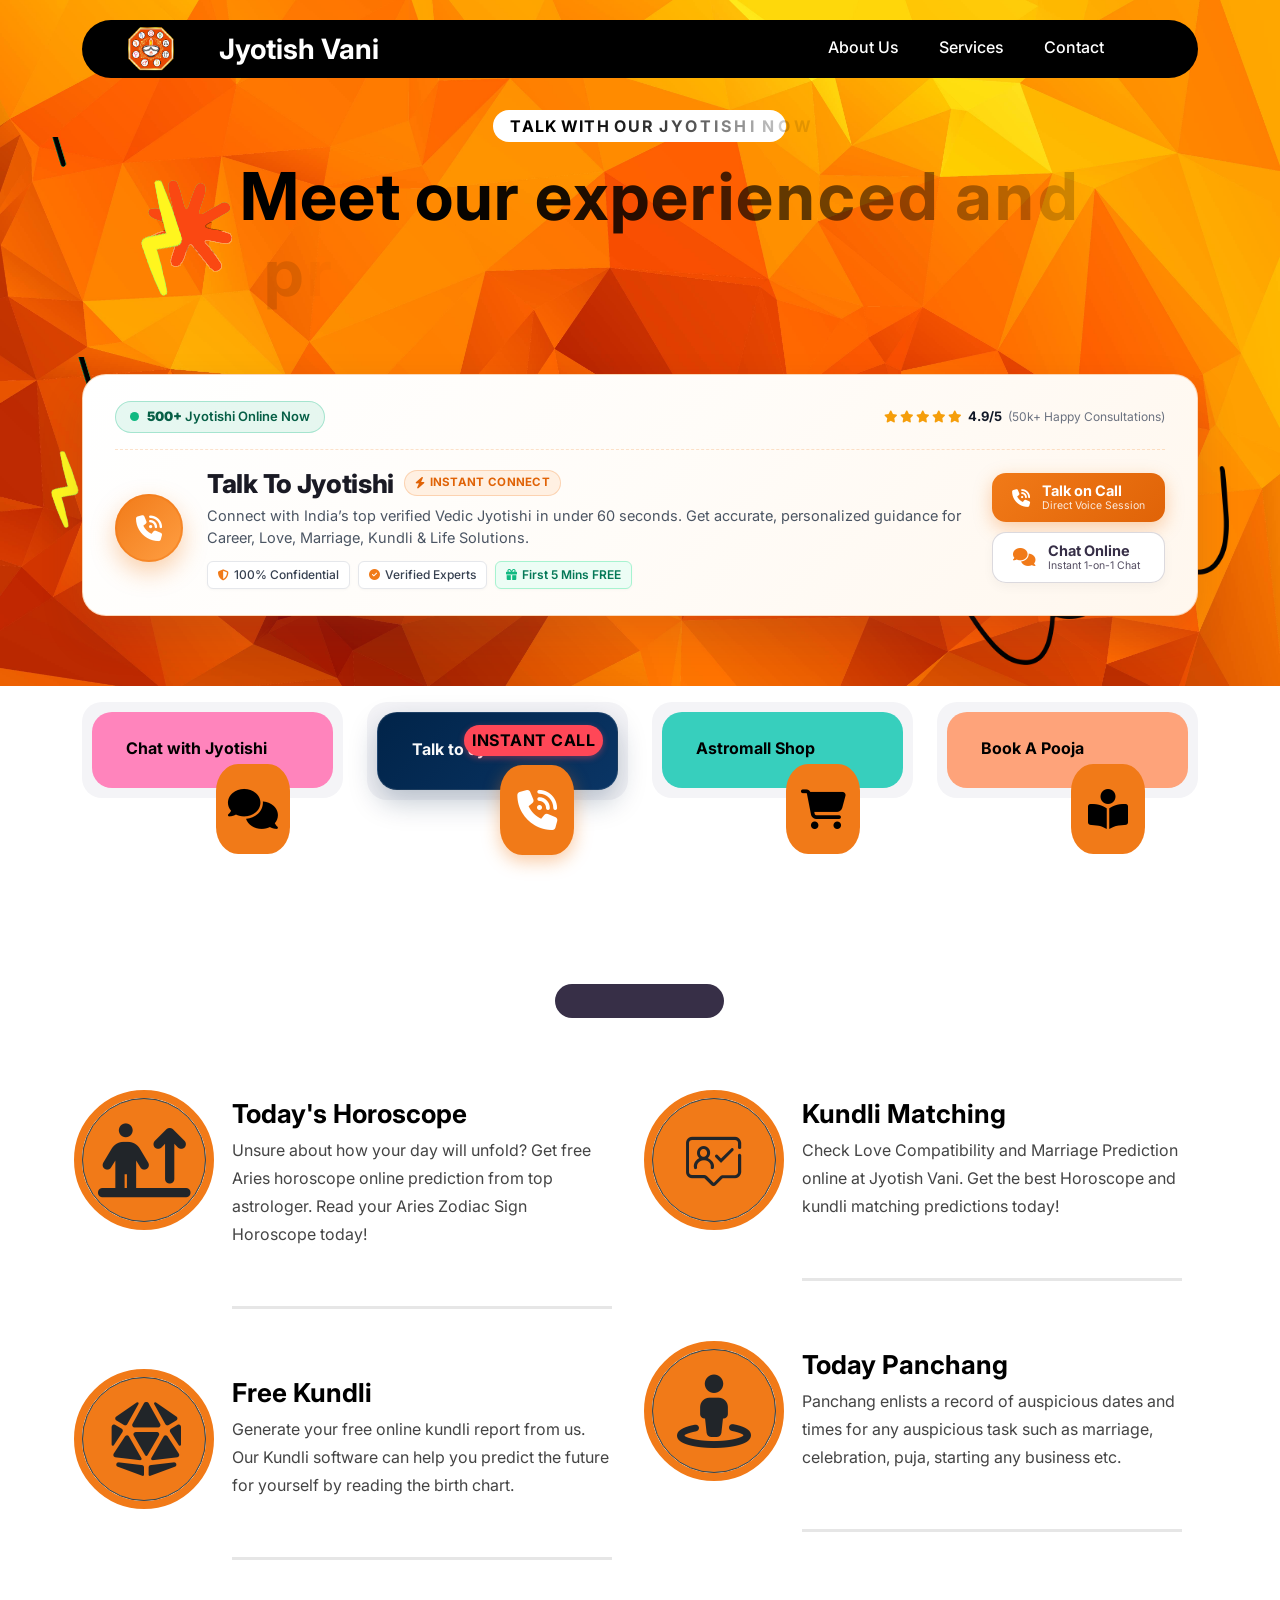
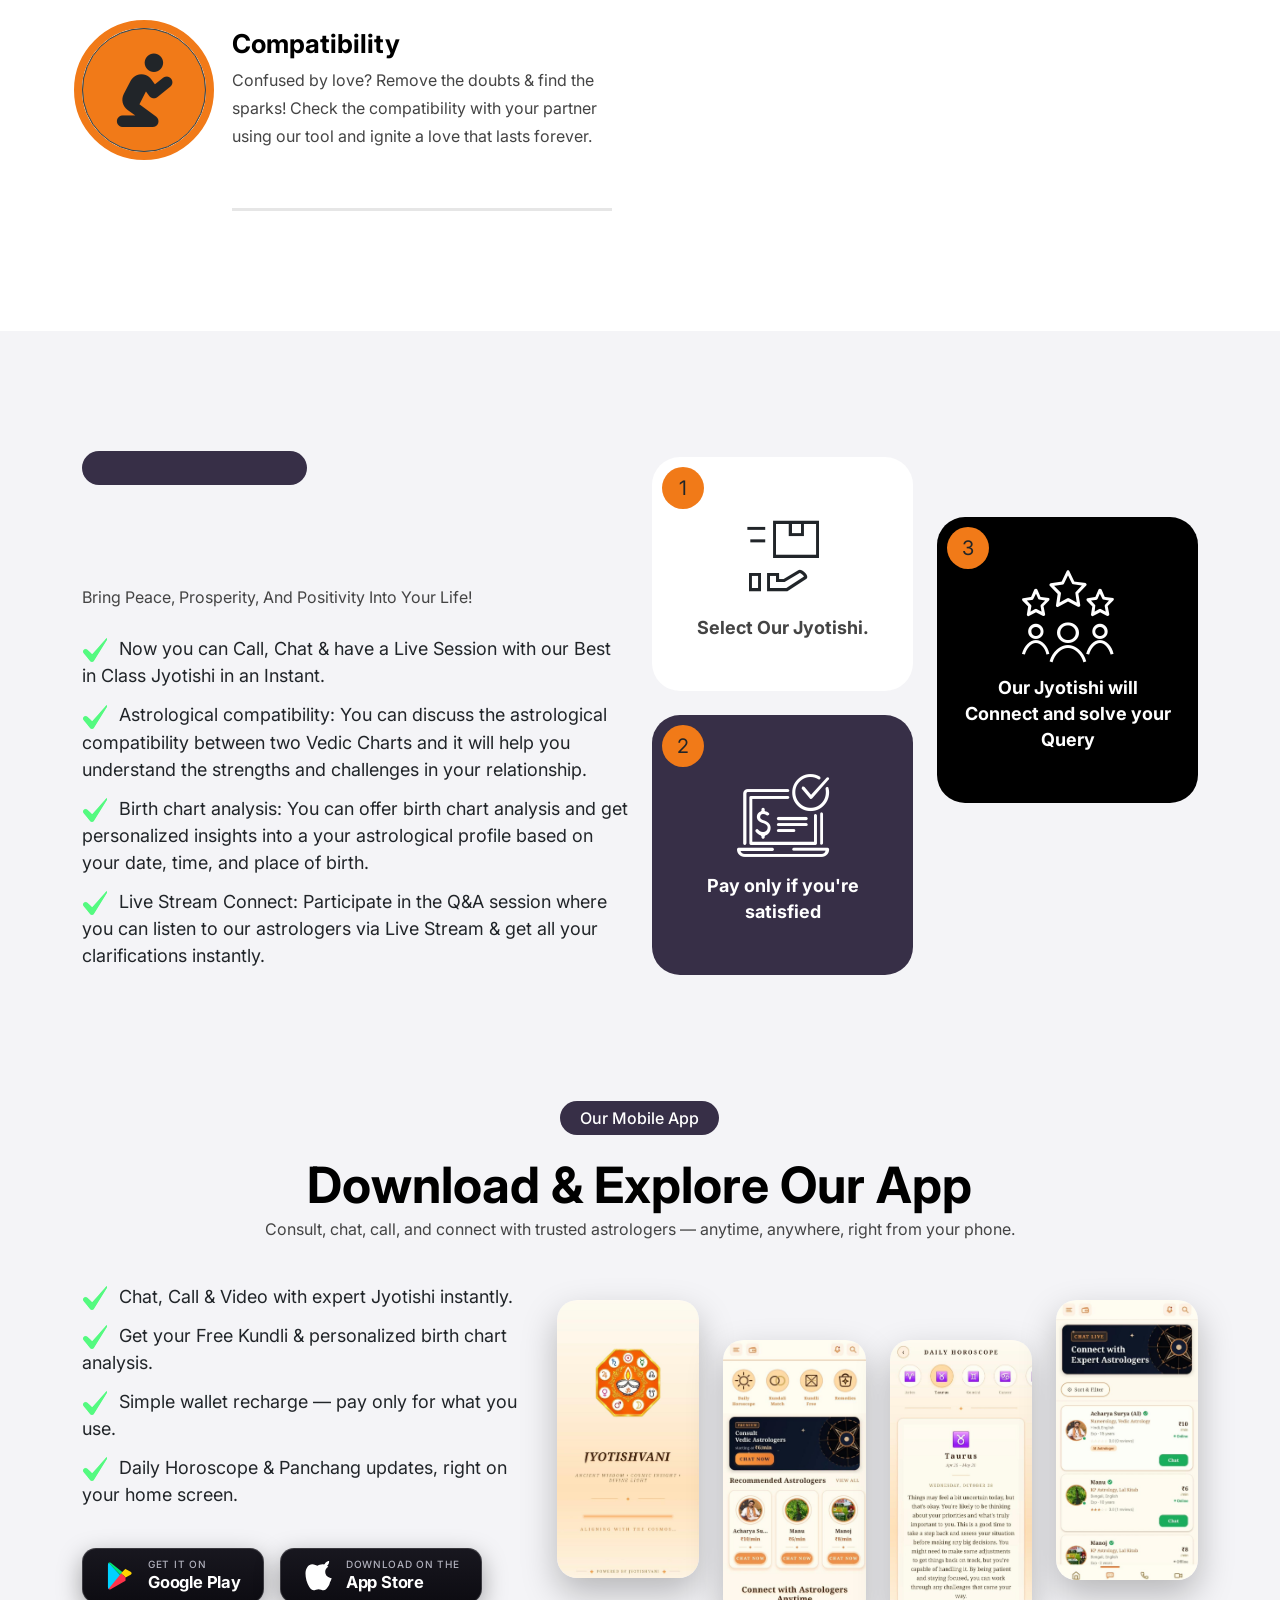
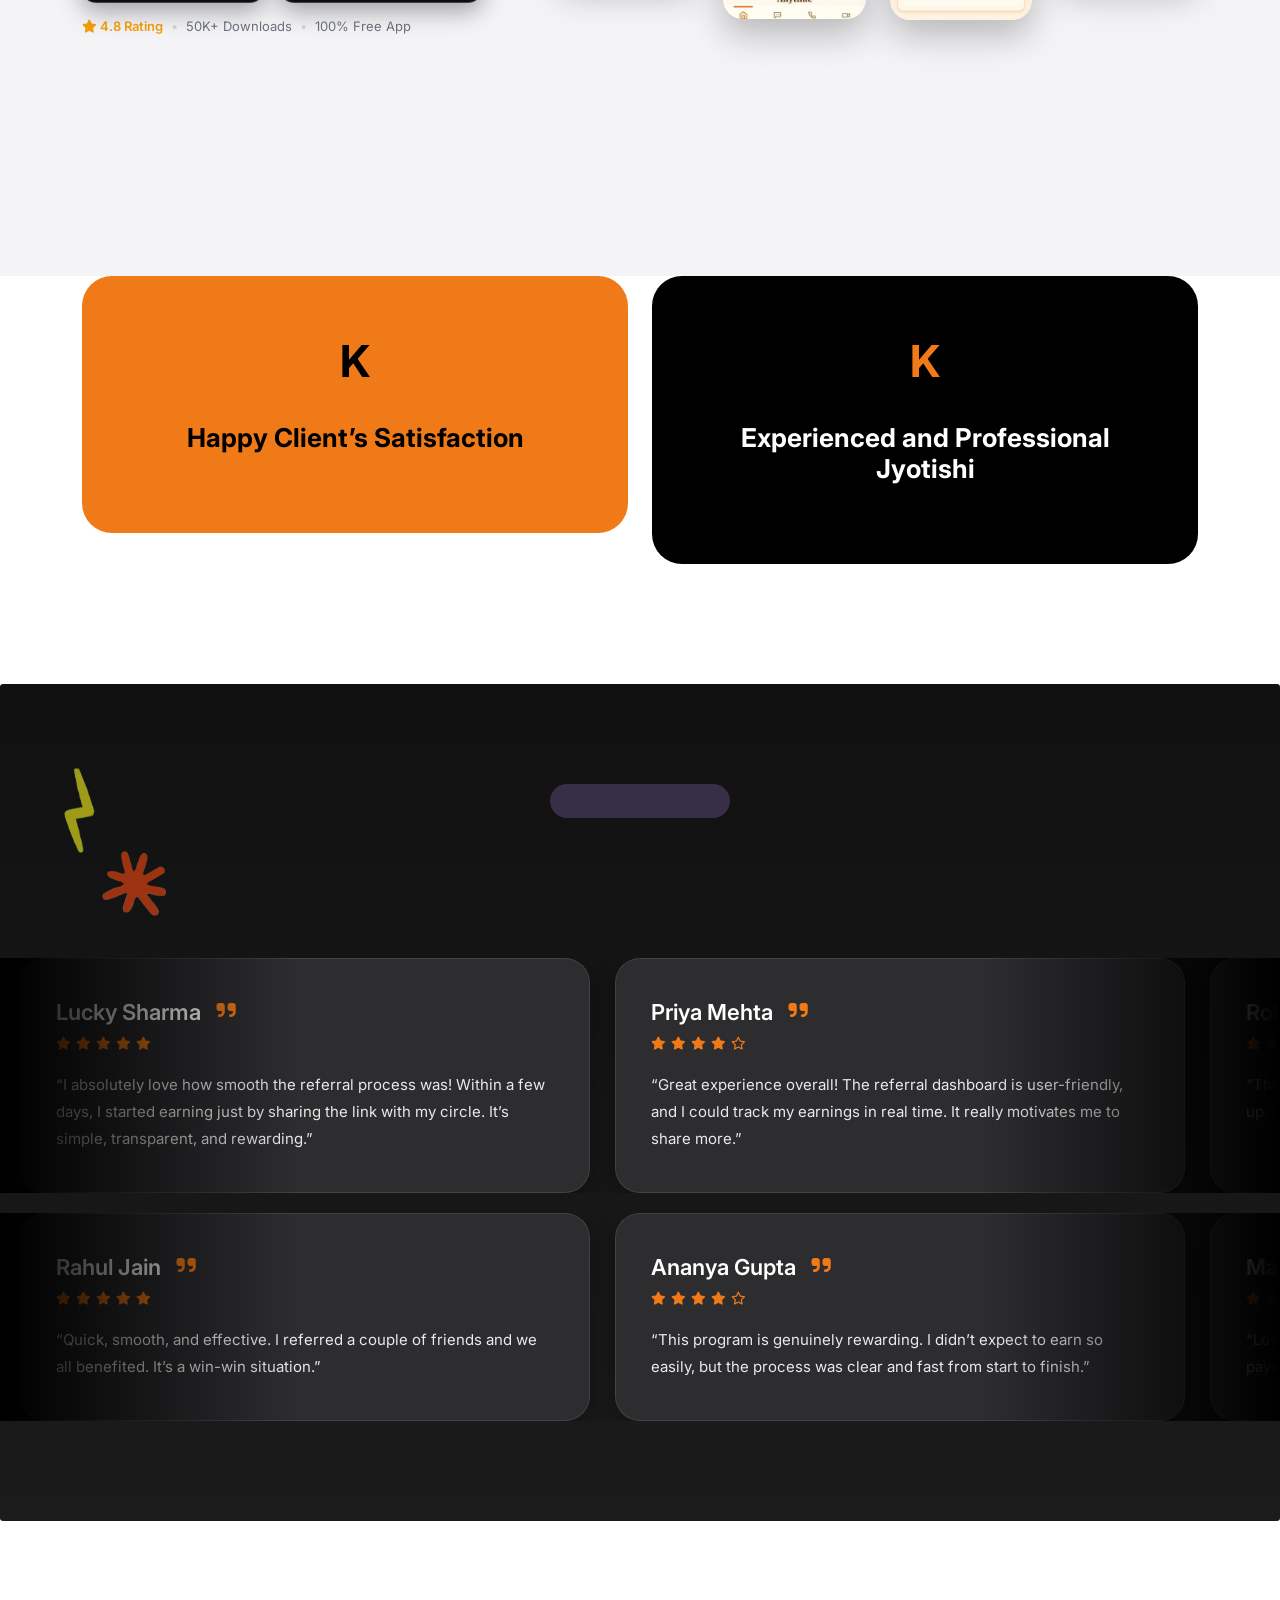
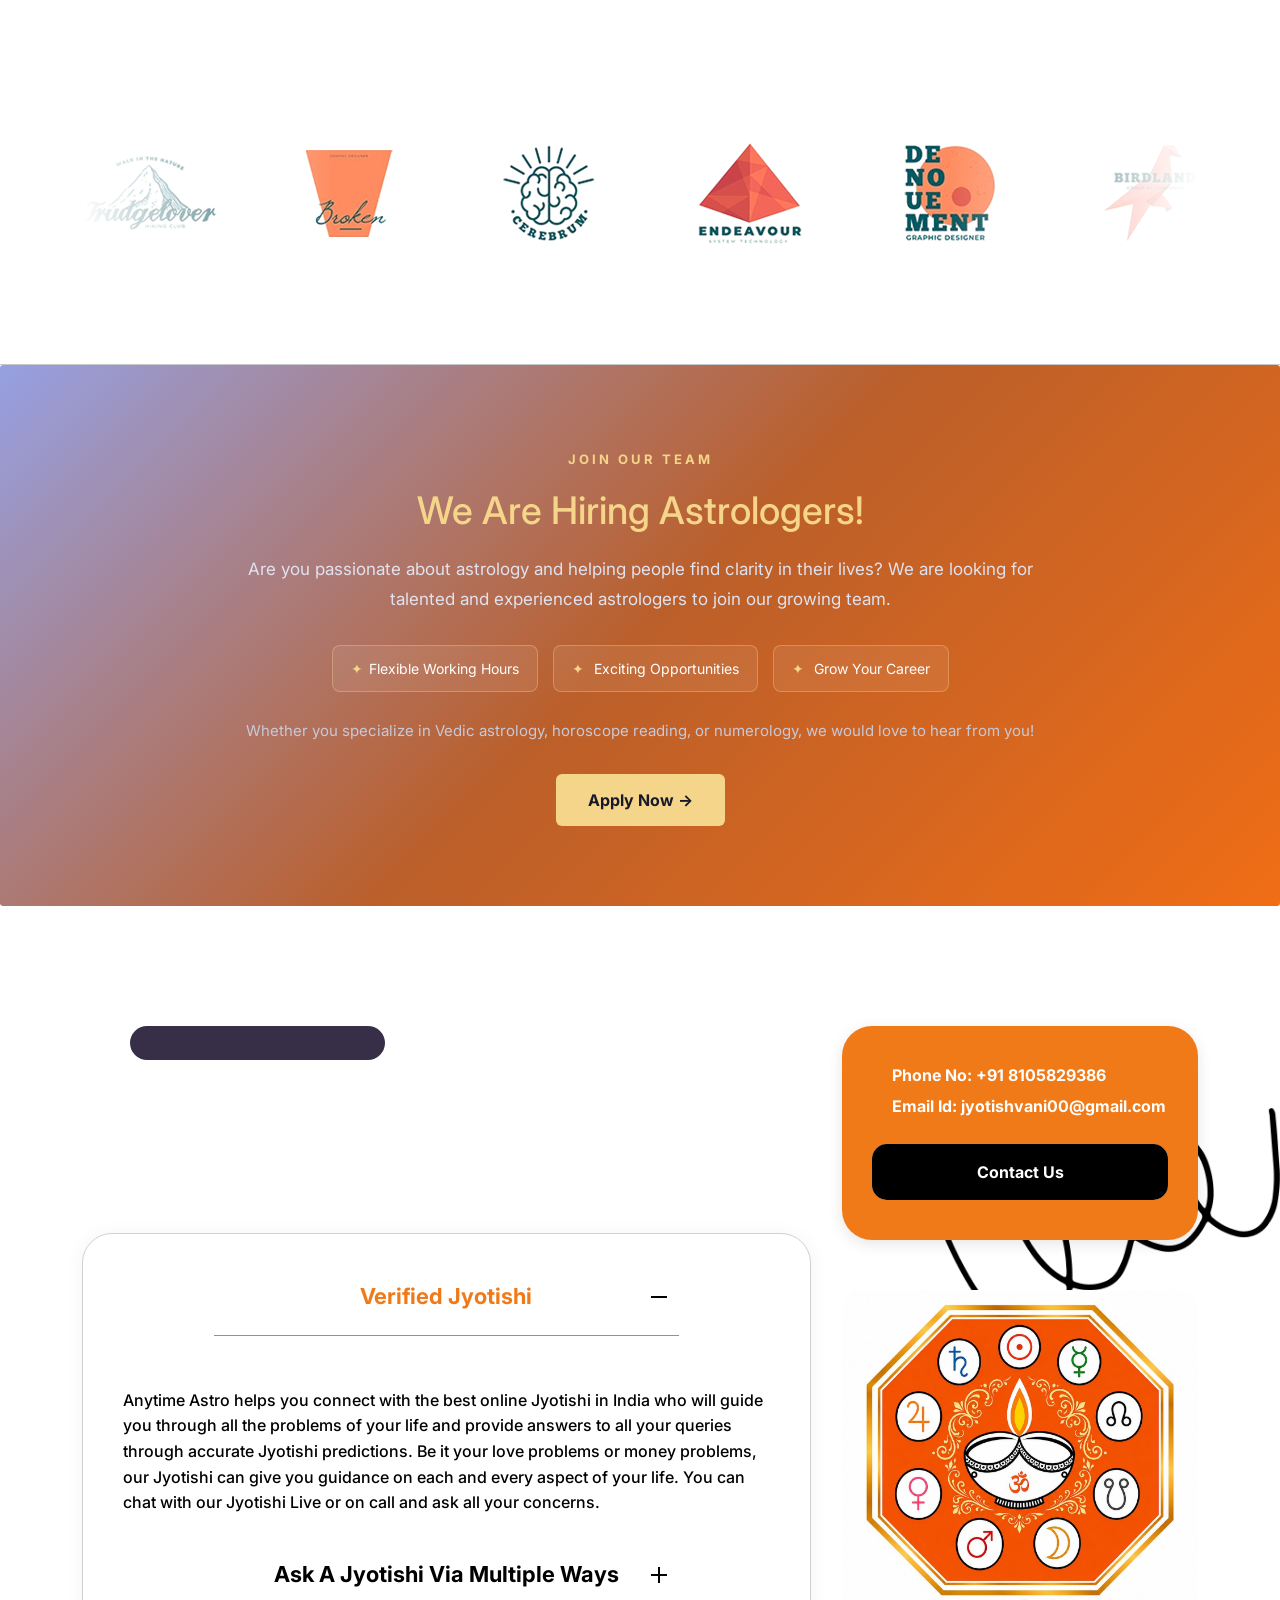
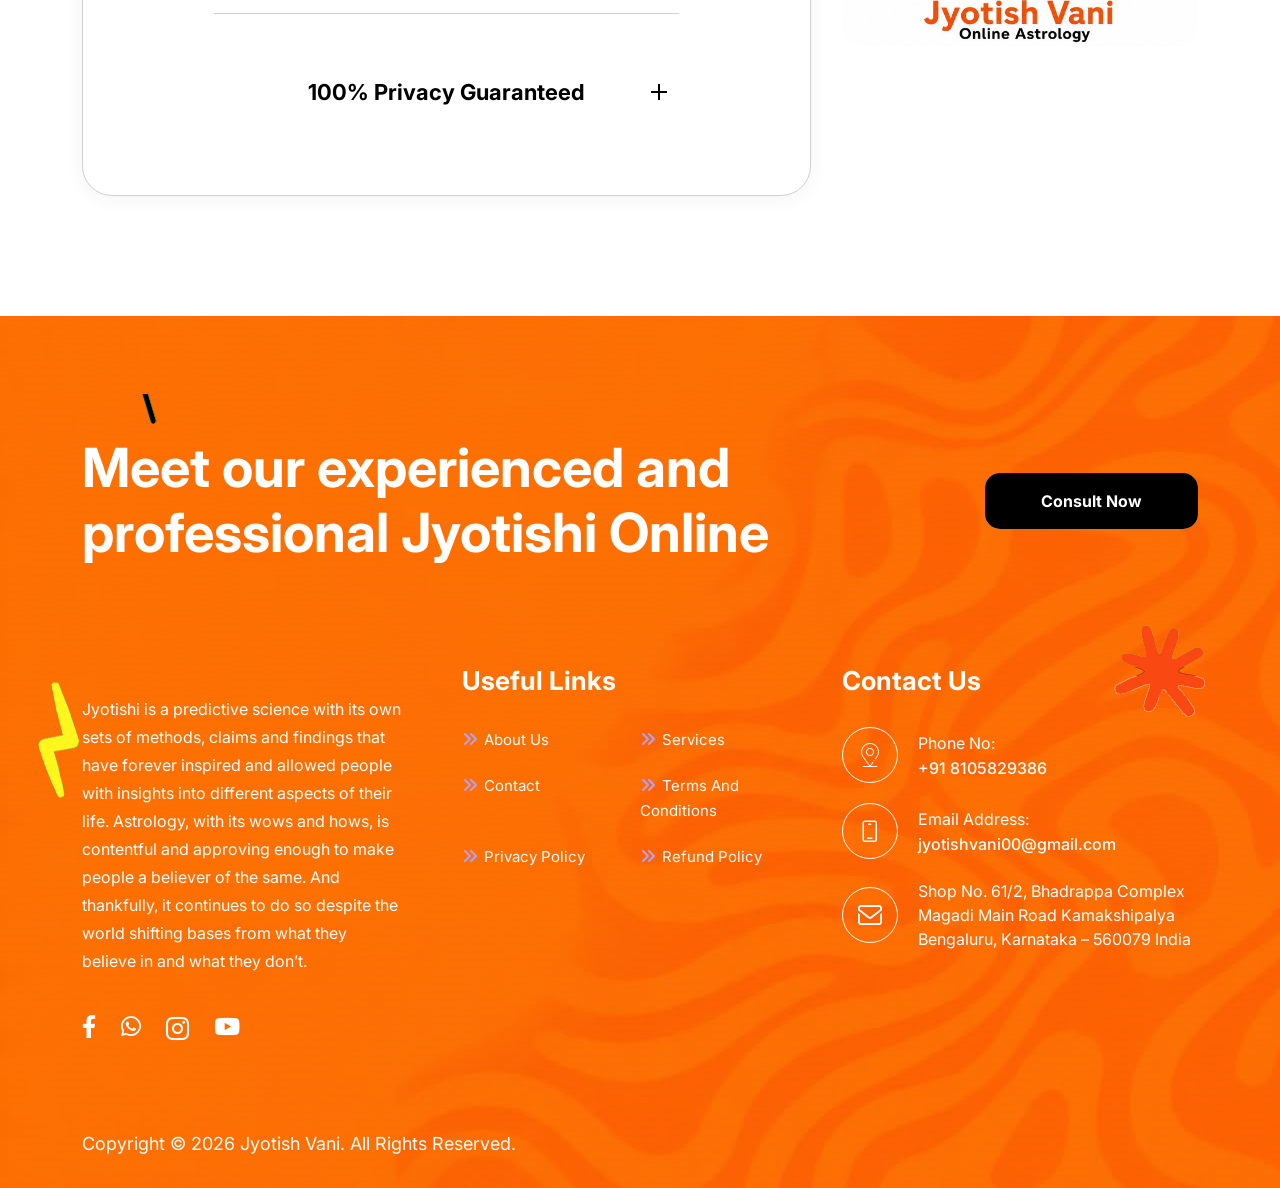
==== index.html @ c6c273df "changes in section" ====
<!DOCTYPE html>
<html lang="zxx">

<head>
    <meta charset="utf-8" />
    <meta name="viewport" content="width=device-width, initial-scale=1.0" />
    <title>Jyotish Vani</title>
    <link rel="icon" type="image/png" href="assets/img/logo-mark.png">
    <!-- CSS only -->
    <link rel="stylesheet" type="text/css" href="assets/css/bootstrap.min.css" />
    <link rel="stylesheet" href="assets/css/owl.carousel.min.css" />
    <link rel="stylesheet" href="assets/css/owl.theme.default.min.css" />
    <!-- fancybox -->
    <link rel="stylesheet" href="assets/css/jquery.fancybox.min.css" />
    <!-- Font Awesome 6 -->
    <link rel="stylesheet" href="assets/css/fontawesome.min.css" />
    <link rel="stylesheet" href="assets/font/flaticon_mycollection.css" />
    <!-- style -->
    <link rel="stylesheet" href="assets/css/style.css" />
    <!-- responsive -->
    <link rel="stylesheet" href="assets/css/responsive.css" />
</head>

<body>
    <!-- preloader -->
    <div class="preloader">
        <div class="loading-text">
            <span>J</span>
            <span>Y</span>
            <span>O</span>
            <span>T</span>
            <span>I</span>
            <span>S</span>
            <span>H</span>
            <span>&nbsp;</span>
            <span>V</span>
            <span>A</span>
            <span>N</span>
            <span>I</span>
        </div>
    </div>
    <!-- preloader end -->
    <!-- header -->
    <header id="stickyHeader">
        <div class="container rounded-3">
            <div class="top-bar">
                <div class="logo">
                    <a href="#">
              <img alt="logo" src="assets/img/logo-mark.jpeg" />
              <b>
                Jyotish Vani
              </b>
            </a>
                </div>
                <nav class="navbar">
                    <ul class="navbar-links">
                        <li class="navbar-dropdown"><a href="index.html"> About Us</a></li>
                        <li class="navbar-dropdown"><a href="index.html"> Services </a></li>
                        <li class="navbar-dropdown"><a href="index.html"> Contact </a></li>
                    </ul>
                </nav>
                
            </div>
        </div>
    </header>
    <!-- header end -->
    <section class="hero-section three" style="
        background-image: url(assets/img/4.jpg);
        background-position: center;
      ">
        <div class="container">
            <div class="row">
                <div class="col-lg-12">
                    <div class="hero-text sec-title-animation animation-style2">
                        <span class="title-animation"><a href='/call'>Talk With Our Jyotishi Now</a></span
              >
              <h2 class="title-animation">
                Meet our experienced and professional Jyotishi Online
              </h2>
            </div>
            <!-- Upgraded Talk To Jyotishi Container -->
            <div class="talk-jyotishi-container subscribe-text">
              <!-- Top status bar with live status and client ratings -->
              <div class="tjc-header">
                <div class="tjc-live-pill">
                  <span class="tjc-pulse-dot"></span>
                  <span class="tjc-live-text"><strong>500+</strong> Jyotishi Online Now</span>
                </div>
                <div class="tjc-rating-pill">
                  <span class="tjc-stars">
                    <i class="fa-solid fa-star"></i>
                    <i class="fa-solid fa-star"></i>
                    <i class="fa-solid fa-star"></i>
                    <i class="fa-solid fa-star"></i>
                    <i class="fa-solid fa-star"></i>
                  </span>
                  <span class="tjc-rating-val">4.9/5</span>
                  <span class="tjc-rating-count">(50k+ Happy Consultations)</span>
                </div>
              </div>

              <!-- Main consultation content -->
              <div class="tjc-body">
                <!-- Astrological Consultation Visual Badge -->
                <div class="tjc-visual">
                  <div class="tjc-icon-circle">
                    <i class="fa-solid fa-phone-volume"></i>
                    <span class="tjc-pulse-ring"></span>
                  </div>
                </div>

                <!-- Information & Value Proposition -->
                <div class="tjc-info">
                  <div class="tjc-title-wrap">
                    <h3>Talk To Jyotishi</h3>
                    <span class="tjc-tag-fast"><i class="fa-solid fa-bolt"></i> Instant Connect</span>
                  </div>
                  <p>
                    Connect with India’s top verified Vedic Jyotishi in under 60 seconds. Get accurate, personalized guidance for Career, Love, Marriage, Kundli &amp; Life Solutions.
                  </p>
                  <!-- Trust highlight chips -->
                  <div class="tjc-highlights">
                    <span class="tjc-chip"><i class="fa-solid fa-shield-halved"></i> 100% Confidential</span>
                    <span class="tjc-chip"><i class="fa-solid fa-circle-check"></i> Verified Experts</span>
                    <span class="tjc-chip tjc-chip-offer"><i class="fa-solid fa-gift"></i> First 5 Mins FREE</span>
                  </div>
                </div>

                <!-- High-converting Action Buttons -->
                <div class="tjc-actions">
                  <a class="tjc-btn tjc-btn-call" href="/call">
                    <i class="fa-solid fa-phone-volume"></i>
                    <span>
                      <strong>Talk on Call</strong>
                      <small>Direct Voice Session</small>
                    </span>
                  </a>
                  <a class="tjc-btn tjc-btn-chat" href="/chat">
                    <i class="fa-solid fa-comments"></i>
                    <span>
                      <strong>Chat Online</strong>
                      <small>Instant 1-on-1 Chat</small>
                    </span>
                  </a>
                </div>
              </div>
            </div>
                </div>
            </div>
        </div>
        <ul class="shaps-img">
            <li><img src="assets/img/shaps-4.png" alt="img" /></li>
            <li><img src="assets/img/shaps-4.png" alt="img" /></li>
            <li><img src="assets/img/shaps-1.png" alt="img" /></li>
            <li><img src="assets/img/shaps-2.png" alt="img" /></li>
            <li><img src="assets/img/shaps-3.png" alt="img" /></li>
        </ul>
    </section>
    <section id="pricing" class="gap no-top p-3 ">
        <div class="container">
            <div class="row">
                <a class='col-lg-3 col-md-3 col-6 mb-5' href='/chat'>
                    <div class="pricing">
                        <div class="pricing-plans pink-bg">
                            <span>Chat with Jyotishi</span>
                            <div class="pricing-plans-text">
                                <i class="fa-solid fa-comments"></i>
                            </div>
                        </div>
                    </div>
                </a>
                <a class='col-lg-3 col-md-3 col-6 mb-5' href='/call'>
                    <div class="pricing">
                        <div class="pricing-plans blue-bg">
                            <span class="pricing-badge-hot">Instant Call</span>
                            <span class="text-light">Talk to Jyotishi</span>
                            <div class="pricing-plans-text">
                                <i class="fa-solid fa-phone-volume"></i>
                            </div>
                        </div>
                    </div>
                </a>
                <a class='col-lg-3 col-md-3 col-6 mb-5' href='/astromall'>
                    <div class="pricing">
                        <div class="pricing-plans green-bg">
                            <span>Astromall Shop</span>
                            <div class="pricing-plans-text">
                                <i class="fa-solid fa-cart-shopping"></i>
                            </div>
                        </div>
                    </div>
                </a>
                <a class='col-lg-3 col-md-3 col-6 mb-5' href='/bookpoja'>
                    <div class="pricing">
                        <div class="pricing-plans orange-bg">
                            <span>Book A <br class="d-md-none"> Pooja</span>
                            <div class="pricing-plans-text">
                                <i class="fa-solid fa-book-open-reader"></i>
                            </div>
                        </div>
                    </div>
                </a>
            </div>
        </div>
    </section>
    <section id="about" class="gap">
      <div class="container">
        <div class="heading sec-title-animation animation-style2">
          <span class="title-animation"> Jyotishi Services </span>
        </div>
        <div class="row">
          <div class="col-lg-6">
            <div class="presenting two">
              <div>
                <i class="fa-solid fa-person-arrow-up-from-line"></i>
              </div>
              <div>
                <h3>Today's Horoscope</h3>
                <p>
                  Unsure about how your day will unfold? Get free Aries
                  horoscope online prediction from top astrologer. Read your
                  Aries Zodiac Sign Horoscope today!
                </p>
              </div>
            </div>
            <div class="presenting">
              <div>
                <i class="fa-solid fa-dice-d20"></i>
              </div>
              <div>
                <h3>Free Kundli</h3>
                <p>
                  Generate your free online kundli report from us. Our Kundli
                  software can help you predict the future for yourself by
                  reading the birth chart.
                </p>
              </div>
            </div>
            <div class="presenting">
              <div>
                <i class="fa-solid fa-person-praying"></i>
              </div>
              <div>
                <h3>Compatibility</h3>
                <p class="mb-0">
                  Confused by love? Remove the doubts & find the sparks! Check
                  the compatibility with your partner using our tool and ignite
                  a love that lasts forever.
                </p>
              </div>
            </div>
          </div>
          <div class="col-lg-6">
            <div class="presenting">
              <div>
                <i class="flaticon-subscribe"></i>
              </div>
              <div>
                <h3>Kundli Matching</h3>
                <p>
                  Check Love Compatibility and Marriage Prediction online at
                  Jyotish Vani. Get the best Horoscope and kundli matching
                  predictions today!
                </p>
              </div>
            </div>
            <div class="presenting">
              <div>
                <i class="fa-solid fa-street-view"></i>
              </div>
              <div>
                <h3>Today Panchang</h3>
                <p class="mb-0">
                  Panchang enlists a record of auspicious dates and times for
                  any auspicious task such as marriage, celebration, puja,
                  starting any business etc.
                </p>
              </div>
            </div>
          </div>
        </div>
      </div>
    </section>
    <section
      id="services"
      class="gap how-it-works"
      style="background-image: url(assets/img/shaps-bg.png)"
    >
      <div class="container">
        <div class="row align-items-center">
          <div class="col-lg-6">
            <div class="heading two sec-title-animation animation-style2">
              <span class="title-animation">How do you get started?</span>
              <h2 class="title-animation">Live Sessions</h2>
              <p>Bring Peace, Prosperity, And Positivity Into Your Life!</p>
            </div>
            <ul class="chek">
              <li>
                <img src="assets/img/chek.png" alt="img" />Now you can Call,
                Chat & have a Live Session with our Best in Class Jyotishi in
                an Instant.
              </li>
              <li>
                <img src="assets/img/chek.png" alt="img" />Astrological
                compatibility: You can discuss the astrological compatibility
                between two Vedic Charts and it will help you understand the
                strengths and challenges in your relationship.
              </li>
              <li>
                <img src="assets/img/chek.png" alt="img" />Birth chart analysis:
                You can offer birth chart analysis and get personalized insights
                into a your astrological profile based on your date, time, and
                place of birth.
              </li>
              <li>
                <img src="assets/img/chek.png" alt="img" />Live Stream Connect:
                Participate in the Q&A session where you can listen to our
                astrologers via Live Stream & get all your clarifications
                instantly.
              </li>
            </ul>
          </div>
          <div class="col-lg-6">
            <div class="row">
              <div class="col-md-6">
                <div class="how-do-stap">
                  <span>1</span>
                  <i class="flaticon-mail"></i>
                  <h4>Select Our Jyotishi.</h4>
                </div>
                <div class="how-do-stap two">
                  <span>2</span>
                  <i class="flaticon-security"></i>
                  <h4>Pay only if you're satisfied</h4>
                </div>
              </div>
              <div class="col-md-6">
                <div class="how-do-stap three">
                  <span>3</span>
                  <i class="flaticon-team-building"></i>
                  <h4>Our Jyotishi will Connect and solve your Query</h4>
                </div>
                <!-- <div class="video">
                  <img src="assets/img/stap-img.jpg" alt="img" />
                   <a
                    class="video-pop"
                    data-fancybox=""
                    href="https://www.youtube.com/watch?v=1La4QzGeaaQ"
                    ><i class="fa-solid fa-play"></i
                  ></a>
            </div> -->
        </div>
        </div>
        </div>
        </div>
        </div>

        <section class="gap" id="app-screens" style="background-image: url(assets/img/shaps-bg.png)">
  <div class="container">
    <div class="heading sec-title-animation animation-style2 text-center">
      <span class="title-animation">Our Mobile App</span>
      <h2 class="title-animation">Download &amp; Explore Our App</h2>
      <p>Consult, chat, call, and connect with trusted astrologers — anytime, anywhere, right from your phone.</p>
    </div>

    <div class="row align-items-center">
      <!-- Left: feature highlights -->
      <div class="col-lg-5">
        <ul class="chek">
          <li>
            <img src="assets/img/chek.png" alt="img" />Chat, Call &amp; Video with expert Jyotishi instantly.
          </li>
          <li>
            <img src="assets/img/chek.png" alt="img" />Get your Free Kundli &amp; personalized birth chart analysis.
          </li>
          <li>
            <img src="assets/img/chek.png" alt="img" />Simple wallet recharge — pay only for what you use.
          </li>
          <li>
            <img src="assets/img/chek.png" alt="img" />Daily Horoscope &amp; Panchang updates, right on your home screen.
          </li>
        </ul>

        <!-- Upgraded Google Play & App Store Badges with Authentic Vector Icons -->
        <div class="store-badges">
          <a class="store-badge store-badge-google" href="https://play.google.com/store" target="_blank" rel="noopener" aria-label="Get it on Google Play">
            <div class="store-badge-icon">
              <svg class="store-svg play-svg" viewBox="0 0 512 512" xmlns="http://www.w3.org/2000/svg" aria-hidden="true">
                <path fill="#00D2FF" d="M60.6 32.7C53.7 39.8 50 51.5 50 67v378c0 15.5 3.7 27.2 10.6 34.3l1.8 1.7 215.1-215.1v-4.8L62.4 31l-1.8 1.7z"/>
                <path fill="#00E676" d="M349.5 229.4L96.8 31.6C82 23.2 68.7 24.2 60.6 32.8l216.9 216.9 72-20.3z"/>
                <path fill="#FFD400" d="M349.5 282.6l-72-72v-4.8l72-72 1.6.9 85.5 48.6c24.4 13.9 24.4 36.6 0 50.5l-85.5 48.6-1.6.2z"/>
                <path fill="#FF334B" d="M349.5 282.6l-72-72L60.6 479.2c8.1 8.6 21.4 9.6 36.2 1.2l252.7-144.5v-33.3z"/>
              </svg>
            </div>
            <div class="store-badge-text">
              <small>GET IT ON</small>
              <strong>Google Play</strong>
            </div>
          </a>

          <a class="store-badge store-badge-apple" href="https://www.apple.com/app-store/" target="_blank" rel="noopener" aria-label="Download on the App Store">
            <div class="store-badge-icon">
              <svg class="store-svg apple-svg" viewBox="0 0 170 170" fill="currentColor" xmlns="http://www.w3.org/2000/svg" aria-hidden="true">
                <path d="M150.37 130.25c-2.45 5.66-5.35 10.87-8.71 15.66-4.58 6.53-8.33 11.05-11.22 13.56-4.48 4.12-9.28 6.23-14.42 6.35-3.69 0-8.14-1.05-13.32-3.18-5.19-2.12-9.97-3.17-14.34-3.17-4.58 0-9.49 1.05-14.75 3.17-5.26 2.13-9.5 3.24-12.74 3.35-4.35.13-9.16-1.9-14.42-6.08-3.7-3.04-7.58-7.7-11.64-13.99-6.42-9.89-11.48-21.65-15.18-35.29-3.7-13.64-5.55-26.68-5.55-39.12 0-15.22 3.63-27.91 10.88-38.08 7.25-10.17 16.51-15.35 27.79-15.54 5.34 0 11.1 1.41 17.27 4.24 6.18 2.83 10.17 4.35 11.98 4.57 2.22-.45 6.42-2.07 12.61-4.87 6.19-2.8 11.83-4.09 16.92-3.87 13.36.76 23.94 5.54 31.75 14.34-11.75 7.18-17.51 16.96-17.28 29.34.22 9.68 3.92 17.84 11.1 24.48 7.18 6.64 15.67 10.33 25.47 11.09-2.61 7.84-5.98 16.09-10.11 24.77zM119.22 31.84c0-7.72 2.76-14.9 8.28-21.53 5.52-6.64 12.28-10.31 20.28-11.01.22 1.09.33 2.18.33 3.27 0 7.73-2.94 15.02-8.82 21.87-5.87 6.85-12.83 10.53-20.87 11.03-.43-1.19-.65-2.25-.65-3.18z"/>
              </svg>
            </div>
            <div class="store-badge-text">
              <small>Download on the</small>
              <strong>App Store</strong>
            </div>
          </a>
        </div>
        <div class="store-trust-meta">
          <span class="store-stars"><i class="fa-solid fa-star"></i> 4.8 Rating</span>
          <span class="store-meta-divider">•</span>
          <span>50K+ Downloads</span>
          <span class="store-meta-divider">•</span>
          <span>100% Free App</span>
        </div>
      </div>

      <!-- Right: app screenshots -->
      <div class="col-lg-7  mt-5 mt-lg-0">
        <div class="row justify-content-center app-screens-row">
          <div class="col-6 col-md-3">
            <div class="app-screen-card">
              <img src="assets/img/screenshot1.jpeg" alt="App Screen 1" class="img-fluid" />
            </div>
          </div>
          <div class="col-6 col-md-3">
            <div class="app-screen-card app-screen-mid">
              <img src="assets/img/screenshot2.jpeg" alt="App Screen 2" class="img-fluid" />
            </div>
          </div>
          <div class="col-6 col-md-3">
            <div class="app-screen-card app-screen-mid">
              <img src="assets/img/screenshot3.jpeg" alt="App Screen 3" class="img-fluid" />
            </div>
          </div>
          <div class="col-6 col-md-3">
            <div class="app-screen-card">
              <img src="assets/img/screenshot4.jpeg" alt="App Screen 4" class="img-fluid" />
            </div>
          </div>
        </div>
      </div>
    </div>
  </div>

  <ul class="shaps-img">
    <li><img src="assets/img/shaps-2.png" alt="img" /></li>
  </ul>
</section>


    </section>

    <section class="gap no-top section-client">
        <div class="container">
            <div class="row">
                <div class="col-lg-6">
                    <div class="count-style">
                        <h2 data-max="220"><sup>K</sup></h2>
                        <h4>Happy Client’s Satisfaction</h4>
                    </div>
                </div>
                <div class="col-lg-6">
                    <div class="count-style two">
                        <h2 data-max="64"><sup>K</sup></h2>
                        <h4>Experienced and Professional Jyotishi</h4>
                    </div>
                </div>
            </div>
        </div>
        <ul class="shaps-img">
            <li><img src="assets/img/shaps-1.png" alt="img" /></li>
        </ul>
    </section>
    <section class="gap clients-section rounded-1">
        <div class="container">
            <div class="heading sec-title-animation animation-style2">
                <span class="title-animation">Client’s Reviews</span>
                <h2 class="title-animation">What our awesome clients say</h2>
            </div>
        </div>
        <div class="marquee-two">
            <div class="marquee-box-one">
                <div class="marquee-content-one">
                    <div class="clients">
                        <div class="clients-img">
                            <div>
                                <div class="d-flex">
                                    <h3>Lucky Sharma</h3>
                                    <a href="JavaScript:void(0)"><i class="fa-solid fa-quote-right"></i
                ></a>
                                </div>
                                <ul class="star">
                                    <li><i class="fa-solid fa-star"></i></li>
                                    <li><i class="fa-solid fa-star"></i></li>
                                    <li><i class="fa-solid fa-star"></i></li>
                                    <li><i class="fa-solid fa-star"></i></li>
                                    <li><i class="fa-solid fa-star"></i></li>
                                </ul>
                            </div>
                        </div>
                        <p>
                            “I absolutely love how smooth the referral process was! Within a few days, I started earning just by sharing the link with my circle. It’s simple, transparent, and rewarding.”
                        </p>
                    </div>

                    <div class="clients">
                        <div class="clients-img">
                            <div>
                                <div class="d-flex">
                                    <h3>Priya Mehta</h3>
                                    <a href="JavaScript:void(0)"><i class="fa-solid fa-quote-right"></i
                ></a>
                                </div>
                                <ul class="star">
                                    <li><i class="fa-solid fa-star"></i></li>
                                    <li><i class="fa-solid fa-star"></i></li>
                                    <li><i class="fa-solid fa-star"></i></li>
                                    <li><i class="fa-solid fa-star"></i></li>
                                    <li><i class="fa-regular fa-star"></i></li>
                                </ul>
                            </div>
                        </div>
                        <p>
                            “Great experience overall! The referral dashboard is user-friendly, and I could track my earnings in real time. It really motivates me to share more.”
                        </p>
                    </div>

                    <div class="clients">
                        <div class="clients-img">
                            <div>
                                <div class="d-flex">
                                    <h3>Rohan Patel</h3>
                                    <a href="JavaScript:void(0)"><i class="fa-solid fa-quote-right"></i
                ></a>
                                </div>
                                <ul class="star">
                                    <li><i class="fa-solid fa-star"></i></li>
                                    <li><i class="fa-solid fa-star"></i></li>
                                    <li><i class="fa-solid fa-star"></i></li>
                                    <li><i class="fa-solid fa-star-half-stroke"></i></li>
                                    <li><i class="fa-regular fa-star"></i></li>
                                </ul>
                            </div>
                        </div>
                        <p>
                            “The referral rewards were credited instantly after my friend signed up. I’ve tried many programs, but this one stands out for its reliability.”
                        </p>
                    </div>
                </div>

                <div class="marquee-content-one">
                    <div class="clients">
                        <div class="clients-img">
                            <div>
                                <div class="d-flex">
                                    <h3>Simran Kaur</h3>
                                    <a href="JavaScript:void(0)"><i class="fa-solid fa-quote-right"></i
                ></a>
                                </div>
                                <ul class="star">
                                    <li><i class="fa-solid fa-star"></i></li>
                                    <li><i class="fa-solid fa-star"></i></li>
                                    <li><i class="fa-solid fa-star"></i></li>
                                    <li><i class="fa-solid fa-star"></i></li>
                                    <li><i class="fa-solid fa-star"></i></li>
                                </ul>
                            </div>
                        </div>
                        <p>
                            “I’m genuinely impressed with how easy it is to refer and earn. The support team is responsive and always helps whenever I have queries.”
                        </p>
                    </div>

                    <div class="clients">
                        <div class="clients-img">
                            <div>
                                <div class="d-flex">
                                    <h3>Aditya Verma</h3>
                                    <a href="JavaScript:void(0)"><i class="fa-solid fa-quote-right"></i
                ></a>
                                </div>
                                <ul class="star">
                                    <li><i class="fa-solid fa-star"></i></li>
                                    <li><i class="fa-solid fa-star"></i></li>
                                    <li><i class="fa-solid fa-star"></i></li>
                                    <li><i class="fa-solid fa-star"></i></li>
                                    <li><i class="fa-regular fa-star"></i></li>
                                </ul>
                            </div>
                        </div>
                        <p>
                            “Fantastic initiative! I’ve referred three people so far and received bonuses without any delay. I highly recommend it to anyone looking to earn passively.”
                        </p>
                    </div>

                    <div class="clients">
                        <div class="clients-img">
                            <div>
                                <div class="d-flex">
                                    <h3>Neha Singh</h3>
                                    <a href="JavaScript:void(0)"><i class="fa-solid fa-quote-right"></i
                ></a>
                                </div>
                                <ul class="star">
                                    <li><i class="fa-solid fa-star"></i></li>
                                    <li><i class="fa-solid fa-star"></i></li>
                                    <li><i class="fa-solid fa-star"></i></li>
                                    <li><i class="fa-solid fa-star-half-stroke"></i></li>
                                    <li><i class="fa-regular fa-star"></i></li>
                                </ul>
                            </div>
                        </div>
                        <p>
                            “The referral concept here is both smart and simple. It helped me earn extra while sharing something useful with my friends.”
                        </p>
                    </div>
                </div>
            </div>
        </div>

        <div class="marquee-three">
            <div class="marquee-box-one">
                <div class="marquee-content-two">
                    <div class="clients">
                        <div class="clients-img">
                            <div>
                                <div class="d-flex">
                                    <h3>Rahul Jain</h3>
                                    <a href="JavaScript:void(0)"><i class="fa-solid fa-quote-right"></i
                ></a>
                                </div>
                                <ul class="star">
                                    <li><i class="fa-solid fa-star"></i></li>
                                    <li><i class="fa-solid fa-star"></i></li>
                                    <li><i class="fa-solid fa-star"></i></li>
                                    <li><i class="fa-solid fa-star"></i></li>
                                    <li><i class="fa-solid fa-star"></i></li>
                                </ul>
                            </div>
                        </div>
                        <p>
                            “Quick, smooth, and effective. I referred a couple of friends and we all benefited. It’s a win-win situation.”
                        </p>
                    </div>

                    <div class="clients">
                        <div class="clients-img">
                            <div>
                                <div class="d-flex">
                                    <h3>Ananya Gupta</h3>
                                    <a href="JavaScript:void(0)"><i class="fa-solid fa-quote-right"></i
                ></a>
                                </div>
                                <ul class="star">
                                    <li><i class="fa-solid fa-star"></i></li>
                                    <li><i class="fa-solid fa-star"></i></li>
                                    <li><i class="fa-solid fa-star"></i></li>
                                    <li><i class="fa-solid fa-star"></i></li>
                                    <li><i class="fa-regular fa-star"></i></li>
                                </ul>
                            </div>
                        </div>
                        <p>
                            “This program is genuinely rewarding. I didn’t expect to earn so easily, but the process was clear and fast from start to finish.”
                        </p>
                    </div>

                    <div class="clients">
                        <div class="clients-img">
                            <div>
                                <div class="d-flex">
                                    <h3>Manoj Kumar</h3>
                                    <a href="JavaScript:void(0)"><i class="fa-solid fa-quote-right"></i
                ></a>
                                </div>
                                <ul class="star">
                                    <li><i class="fa-solid fa-star"></i></li>
                                    <li><i class="fa-solid fa-star"></i></li>
                                    <li><i class="fa-solid fa-star"></i></li>
                                    <li><i class="fa-solid fa-star-half-stroke"></i></li>
                                    <li><i class="fa-regular fa-star"></i></li>
                                </ul>
                            </div>
                        </div>
                        <p>
                            “Loved the transparency and how everything is automated. My payouts arrived on time and without any issues.”
                        </p>
                    </div>
                </div>

                <div class="marquee-content-two">
                    <div class="clients">
                        <div class="clients-img">
                            <div>
                                <div class="d-flex">
                                    <h3>Sneha Reddy</h3>
                                    <a href="JavaScript:void(0)"><i class="fa-solid fa-quote-right"></i
                ></a>
                                </div>
                                <ul class="star">
                                    <li><i class="fa-solid fa-star"></i></li>
                                    <li><i class="fa-solid fa-star"></i></li>
                                    <li><i class="fa-solid fa-star"></i></li>
                                    <li><i class="fa-solid fa-star"></i></li>
                                    <li><i class="fa-solid fa-star"></i></li>
                                </ul>
                            </div>
                        </div>
                        <p>
                            “I’ve been part of many loyalty programs, but this one’s different. It’s genuine, rewarding, and super simple to use.”
                        </p>
                    </div>

                    <div class="clients">
                        <div class="clients-img">
                            <div>
                                <div class="d-flex">
                                    <h3>Vikas Thakur</h3>
                                    <a href="JavaScript:void(0)"><i class="fa-solid fa-quote-right"></i
                ></a>
                                </div>
                                <ul class="star">
                                    <li><i class="fa-solid fa-star"></i></li>
                                    <li><i class="fa-solid fa-star"></i></li>
                                    <li><i class="fa-solid fa-star"></i></li>
                                    <li><i class="fa-solid fa-star"></i></li>
                                    <li><i class="fa-regular fa-star"></i></li>
                                </ul>
                            </div>
                        </div>
                        <p>
                            “Superb platform! I’ve already earned multiple bonuses through my referrals. It’s trustworthy and really easy to promote.”
                        </p>
                    </div>

                    <div class="clients">
                        <div class="clients-img">
                            <div>
                                <div class="d-flex">
                                    <h3>Divya Nair</h3>
                                    <a href="JavaScript:void(0)"><i class="fa-solid fa-quote-right"></i
                ></a>
                                </div>
                                <ul class="star">
                                    <li><i class="fa-solid fa-star"></i></li>
                                    <li><i class="fa-solid fa-star"></i></li>
                                    <li><i class="fa-solid fa-star"></i></li>
                                    <li><i class="fa-solid fa-star"></i></li>
                                    <li><i class="fa-solid fa-star"></i></li>
                                </ul>
                            </div>
                        </div>
                        <p>
                            “Highly recommended! Easy to use and very rewarding. I shared it with my friends and we all benefited together.”
                        </p>
                    </div>
                </div>
            </div>
        </div>

        <ul class="shaps-img">
            <li><img src="assets/img/shaps-1.png" alt="img" /></li>
            <li><img src="assets/img/shaps-2.png" alt="img" /></li>
        </ul>
    </section>

    <div class="gap">
        <div class="container">
            <div class="heading sec-title-animation animation-style2">
                <!-- <img alt="img" src="assets/img/heading-img.png"> -->
                <h5 class="title-animation">As Seen On</h5>
            </div>
            <div class="marquee mt-4">
                <div class="marquee-icon">
                    <div class="marquee-content">
                        <div class="marquee-item">
                            <img src="assets/img/sponsor-img-1.png" alt="img" />
                        </div>
                        <div class="marquee-item">
                            <img src="assets/img/sponsor-img-2.png" alt="img" />
                        </div>
                        <div class="marquee-item">
                            <img src="assets/img/sponsor-img-3.png" alt="img" />
                        </div>
                        <div class="marquee-item">
                            <img src="assets/img/sponsor-img-4.png" alt="img" />
                        </div>
                        <div class="marquee-item">
                            <img src="assets/img/sponsor-img-5.png" alt="img" />
                        </div>
                        <div class="marquee-item">
                            <img src="assets/img/sponsor-img-6.png" alt="img" />
                        </div>
                        <div class="marquee-item">
                            <img src="assets/img/sponsor-img-7.png" alt="img" />
                        </div>
                    </div>
                    <div class="marquee-content">
                        <div class="marquee-item">
                            <img src="assets/img/sponsor-img-1.png" alt="img" />
                        </div>
                        <div class="marquee-item">
                            <img src="assets/img/sponsor-img-2.png" alt="img" />
                        </div>
                        <div class="marquee-item">
                            <img src="assets/img/sponsor-img-3.png" alt="img" />
                        </div>
                        <div class="marquee-item">
                            <img src="assets/img/sponsor-img-4.png" alt="img" />
                        </div>
                        <div class="marquee-item">
                            <img src="assets/img/sponsor-img-5.png" alt="img" />
                        </div>
                        <div class="marquee-item">
                            <img src="assets/img/sponsor-img-6.png" alt="img" />
                        </div>
                        <div class="marquee-item">
                            <img src="assets/img/sponsor-img-7.png" alt="img" />
                        </div>
                    </div>
                </div>
            </div>
            <!-- <div class="marquee-text">
      <p>Join a growing group of satisfied customers who have made the switch.</p>
    </div> -->
        </div>
    </div>
    <hr />

    <section class="hiring-section rounded-1">
  <div class="hiring-content">

    <p class="hiring-tag">JOIN OUR TEAM</p>

    <h2>We Are Hiring Astrologers!</h2>

    <p class="hiring-description">
      Are you passionate about astrology and helping
      people find clarity in their lives? We are looking
      for talented and experienced astrologers to join
      our growing team.
    </p>

    <div class="hiring-benefits">
      <div class="benefit">
         <span>✦</span>Flexible Working Hours
      </div>

      <div class="benefit">
        <span>✦</span> Exciting Opportunities
      </div>

      <div class="benefit">
        <span>✦</span> Grow Your Career
      </div>
    </div>

    <p class="hiring-note">
      Whether you specialize in Vedic astrology,
      horoscope reading, or numerology, we would
      love to hear from you!
    </p>

    <a href="#"
       class="apply-btn">
      Apply Now →
    </a>

  </div>
</section>

    <section class="gap accordion-section rounded-1">
        <div class="container">
            <div class="row align-items-start">
                <div class="col-lg-8">
                    <div class="heading two sec-title-animation animation-style2">
                        <span class="title-animation">Frequently Asked Questions</span>
                        <h2 class="title-animation">Got questions? We’ve got answers.</h2>
                    </div>

                    <div class="accordion">
                        <div class="accordion-item active">
                            <a href="#" class="heading">
                                <div class="icon"></div>
                                <div class="title">Verified Jyotishi</div>
                            </a>
                            <div class="content" style="display: block;">
                                <p>
                                    Anytime Astro helps you connect with the best online Jyotishi in India who will guide you through all the problems of your life and provide answers to all your queries through accurate Jyotishi predictions. Be it your love problems or money problems,
                                    our Jyotishi can give you guidance on each and every aspect of your life. You can chat with our Jyotishi Live or on call and ask all your concerns.
                                </p>
                            </div>
                        </div>

                        <div class="accordion-item">
                            <a href="#" class="heading">
                                <div class="icon"></div>
                                <div class="title">Ask A Jyotishi Via Multiple Ways</div>
                            </a>
                            <div class="content">
                                <p>
                                    We offer Online Jyotishi consultation where you can connect LIVE with our Jyotishi through one-on-one chat or call sessions. You can also message your chosen Jyotishi and book a session based on your convenience.
                                </p>
                            </div>
                        </div>

                        <div class="accordion-item">
                            <a href="#" class="heading">
                                <div class="icon"></div>
                                <div class="title">100% Privacy Guaranteed</div>
                            </a>
                            <div class="content">
                                <p>
                                    At Anytime Astro, your privacy is our top priority. We use advanced encryption and ensure complete anonymity of your shared data with our Jyotishi, offering a completely secure online environment.
                                </p>
                            </div>
                        </div>
                    </div>
                </div>

                <div class="col-lg-4">
                    <div class="accordion-contact">
                        <h4>Phone No: <a href="tel:+918888888888">+91 8105829386</a></h4>
                        <h4>Email Id: <a href="mailto:jyotishvani00@gmail.com">jyotishvani00@gmail.com</a></h4>
                        <a href="#" class="button btn"><span><span>Contact Us</span></span></a>
                    </div>
                    <div class="accordion-img">
                        <img src="assets/img/logo.png" alt="Accordion Image" />
                    </div>
                </div>
            </div>
        </div>

        <ul class="shaps-img">
            <li><img src="assets/img/shaps-3.png" alt="shape" /></li>
        </ul>
    </section>

    <!-- <section class="pb-5" id="blog">
        <div class="container">
            <div class="heading sec-title-animation animation-style2">
                <span class="title-animation">Recent Articles</span>
                <h2 class="title-animation">
                    Explore our featured news and insights
                </h2>
            </div>
            <div class="row">
                <div class="col-lg-4 col-md-6">
                    <div class="blog">
                        <div class="blog-img">
                            <figure>
                                <img src="assets/img/blog-img-1.jpg" alt="img" />
                            </figure>
                            <div class="tag">
                                <span>Jyotish Vani</span>
                                <a href="#">Dec 24, 2025
                    <span><i class="flaticon-message"></i>26</span></a
                  >
                </div>
              </div>
              <a href="#"
                >Maha Meru Shree Yantra: Meaning, Benefits, Remedies & M...</a
              >
              <p>
                In Hindu spirituality, the Meru Yantra, also known as the Maha
                Meru Shree Yantra...
              </p>
            </div>
          </div>
          <div class="col-lg-4 col-md-6">
            <div class="blog">
              <div class="blog-img">
                <figure>
                  <img src="assets/img/blog-img-2.jpg" alt="img" />
                </figure>
                <div class="tag">
                  <span>Jyotish Vani</span>
                  <a href="#"
                    >Dec 24, 2025
                    <span><i class="flaticon-message"></i>26</span></a
                  >
                </div>
              </div>
              <a href="#"
                >Maha Meru Shree Yantra: Meaning, Benefits, Remedies & M...</a
              >
              <p>
                In Hindu spirituality, the Meru Yantra, also known as the Maha
                Meru Shree Yantra...
              </p>
            </div>
          </div>
          <div class="col-lg-4 col-md-6">
            <div class="blog mb-0">
              <div class="blog-img">
                <figure>
                  <img src="assets/img/blog-img-3.jpg" alt="img" />
                </figure>
                <div class="tag">
                  <span>Jyotish Vani</span>
                  <a href="#"
                    >Dec 24, 2025
                    <span><i class="flaticon-message"></i>26</span></a
                  >
                </div>
              </div>
              <a href="#"
                >Maha Meru Shree Yantra: Meaning, Benefits, Remedies & M...</a
              >
              <p>
                In Hindu spirituality, the Meru Yantra, also known as the Maha
                Meru Shree Yantra...
              </p>
            </div>
          </div>
        </div>
      </div>
      <ul class="shaps-img">
        <li><img src="assets/img/shaps-3.png" alt="img" /></li>
      </ul>
    </section> -->
    <footer 
      class="gap no-bottom" 
      style="background-image: url(assets/img/footer1.jpg);"
    >
      <div class="container">
        <div class="footer-try">
          <div>
            <h2>Meet our experienced and professional Jyotishi Online</h2>
          </div>
          <a href="#" class="button btn"
            ><span><span>Consult Now</span></span></a
          >
        </div>
        <div class="row">
          <div class="col-lg-4">
            <div class="footer-logo">
              <!-- <img src="assets/img/logo.png" alt="img"> -->
              <p>
                Jyotishi is a predictive science with its own sets of methods,
                claims and findings that have forever inspired and allowed
                people with insights into different aspects of their life.
                Astrology, with its wows and hows, is contentful and approving
                enough to make people a believer of the same. And thankfully, it
                continues to do so despite the world shifting bases from what
                they believe in and what they don’t.
              </p>
              <ul class="social-media">
                <li>
                  <a href="#"><i class="fa-brands fa-facebook-f"></i></a>
                                </li>
                                <li>
                                    <a href="#"><i class="fa-brands fa-whatsapp"></i></a>
                                </li>
                                <li>
                                    <a href="#"><i class="flaticon-instagram"></i></a>
                                </li>
                                <li>
                                    <a href="#"><i class="fa-brands fa-youtube"></i></a>
                                </li>
                                </ul>
                            </div>
                        </div>
                        <div class="col-lg-4 col-md-12">
                            <div class="widget-title">
                                <h3>Useful Links</h3>
                                <ul>
                                    <li>
                                        <i class="fa-solid fa-angles-right"></i
                  ><a href="#">About Us</a>
                </li>
                <li>
                  <i class="fa-solid fa-angles-right"></i
                  ><a href="#">Services </a>
                </li>
                <li>
                  <i class="fa-solid fa-angles-right"></i
                  ><a href="#">Contact </a>
                </li>
                <li>
                  <i class="fa-solid fa-angles-right"></i
                  ><a href="terms-and-conditions.html">Terms And Conditions </a>
                </li>
                <li>
                  <i class="fa-solid fa-angles-right"></i
                  ><a href="privacy-policy.html">Privacy Policy </a>
                </li>
                <li>
                  <i class="fa-solid fa-angles-right"></i
                  ><a href="refund-policy.html">Refund Policy </a>
                </li>
              </ul>
            </div>
          </div>
          <div class="col-lg-4 col-md-6">
            <div class="widget-title">
              <h3>Contact Us</h3>
              <div class="get-in-touch">
                <div><i class="flaticon-map-location"></i></div>
                            <div>
                                <span>Phone No:</span>
                                <h6><a href="callto:+">+91 8105829386</a></h6>
                            </div>
                        </div>
                        <div class="get-in-touch">
                            <div><i class="flaticon-iphone"></i></div>
                            <div>
                                <span>Email Address:</span>
                                <h6>
                                    <a href="mailto:business@domain.com">jyotishvani00@gmail.com</a
                    >
                  </h6>
                </div>
              </div>
              <div class="get-in-touch mb-0">
                <div><i class="flaticon-mail-inbox-app"></i></div>
                <div>
                  <span class="pt-2 pb-0">Shop No. 61/2, Bhadrappa Complex 
                    Magadi Main Road Kamakshipalya Bengaluru, Karnataka – 560079 India</span>
                </div>
              </div>
            </div>
          </div>
        </div>
        <div class="all-rights">
          <p>
            Copyright © 2026 Jyotish Vani. All Rights Reserved.
          </p>
        </div>
      </div>
      <ul class="shaps-img">
        <li><img src="assets/img/shaps-4.png" alt="img" /></li>
        <li><img src="assets/img/shaps-1.png" alt="img" /></li>
        <li><img src="assets/img/shaps-2.png" alt="img" /></li>
      </ul>
    </footer>
    <div id="scroll-percentage"><span id="scroll-percentage-value"></span></div>
    <!-- jQuery -->
    <script src="assets/js/jquery-3.6.0.min.js"></script>
    <script src="assets/js/bootstrap.min.js"></script>
    <script src="assets/js/jquery.fancybox.min.js"></script>
    <script src="assets/js/splitText.js"></script>
    <script src="assets/js/gsap.js"></script>
    <script src="assets/js/scrolltrigger.js"></script>
    <script src="assets/js/custom.js"></script>
    <script src="assets/js/sweetalert.min.js"></script>
    <script src="assets/js/contact.js"></script>
  </body>
</html>
---- assets/font/flaticon_mycollection.css ----
/*!
*    ______ _       _   _
*    |  ____| |     | | (_)
*    | |__  | | __ _| |_ _  ___ ___  _ __
*    |  __| | |/ _` | __| |/ __/ _ \| '_ \
*    | |    | | (_| | |_| | (_| (_) | | | |
*    |_|    |_|\__,_|\__|_|\___\___/|_| |_|
*
*         https://www.flaticon.com
*/

@font-face {
    font-family: "flaticon_mycollection";
    src: url("flaticon_mycollection0e38.woff2?d55f86a22933602e196e1a23838b4151") format("woff2"), url("flaticon_mycollection0e38.woff?d55f86a22933602e196e1a23838b4151") format("woff"), url("flaticon_mycollection0e38.eot?d55f86a22933602e196e1a23838b4151#iefix") format("embedded-opentype"), url("flaticon_mycollection0e38.ttf?d55f86a22933602e196e1a23838b4151") format("truetype"), url("flaticon_mycollection0e38.svg?d55f86a22933602e196e1a23838b4151#flaticon_mycollection") format("svg")
}

i[class^="flaticon-"]:before,
i[class*=" flaticon-"]:before {
    font-family: flaticon_mycollection !important;
    font-style: normal;
    font-weight: normal !important;
    font-variant: normal;
    text-transform: none;
    line-height: 1;
    -webkit-font-smoothing: antialiased;
    -moz-osx-font-smoothing: grayscale;
}

.flaticon-location:before {
    content: "\f101";
}

.flaticon-search:before {
    content: "\f102";
}

.flaticon-facebook:before {
    content: "\f103";
}

.flaticon-twitter:before {
    content: "\f104";
}

.flaticon-instagram:before {
    content: "\f105";
}

.flaticon-paper-plane:before {
    content: "\f106";
}

.flaticon-checked-data:before {
    content: "\f107";
}

.flaticon-calendar:before {
    content: "\f108";
}

.flaticon-comment:before {
    content: "\f109";
}

.flaticon-right-arrow:before {
    content: "\f10a";
}

.flaticon-pinterest:before {
    content: "\f10b";
}

.flaticon-iphone:before {
    content: "\f10c";
}

.flaticon-map-location:before {
    content: "\f10d";
}

.flaticon-mail-inbox-app:before {
    content: "\f10e";
}

.flaticon-share:before {
    content: "\f10f";
}

.flaticon-quotation-mark:before {
    content: "\f110";
}

.flaticon-plus:before {
    content: "\f111";
}

.flaticon-smart-phone:before {
    content: "\f112";
}

.flaticon-maintenance:before {
    content: "\f113";
}

.flaticon-consulting:before {
    content: "\f114";
}

.flaticon-helpdesk:before {
    content: "\f115";
}

.flaticon-programming:before {
    content: "\f116";
}

.flaticon-cursor:before {
    content: "\f117";
}

.flaticon-subscribe:before {
    content: "\f118";
}

.flaticon-team-building:before {
    content: "\f119";
}

.flaticon-communication:before {
    content: "\f11a";
}

.flaticon-photo:before {
    content: "\f11b";
}

.flaticon-send-mail:before {
    content: "\f11c";
}

.flaticon-mail:before {
    content: "\f11d";
}

.flaticon-security:before {
    content: "\f11e";
}

.flaticon-price-tag:before {
    content: "\f11f";
}

.flaticon-message:before {
    content: "\f120";
}
---- assets/css/style.css ----
/*-----------------------------------------------------------------------------------


-----------------------------------------------------------------------------------

    [Table of contents]
    
        01. header
        02. navbar
        03. btn
        04. hero-section
        05. get-a-quote
        06. heading
        07. shaps-img
        08. loading
        09. marquee
        10. Hiring Section 
        11. presenting
        12. how-it-works
        13. video
        14. team-section
        15. accordion
        16. pricing-plans
        17. clients-section
        18. blog
        19. tag
        20. count-style
        21. footer
        22. widget-title
        23. all-rights
        24. scroll-percentage
        25. hero-section.for
        26. hero-section.two
        27. hero-section.three
        28. subscribe-text
        29. transition 

-----------------------------------------------------------------------------------*/

@import url('https://fonts.googleapis.com/css2?family=Inter:ital,opsz,wght@0,14..32,100..900;1,14..32,100..900&amp;display=swap');
:root {
    --bgcolor: #f17a18;
    --main-color: #372f47;
}

body,
html {
    font-family: "Inter";
    overflow-x: hidden;
}

p {
    font-size: 16px;
    line-height: 28px;
    color: #444;
    margin: 0;
    font-weight: 400;
}

* {
    margin: 0;
    padding: 0;
}

a,
h2,
h3,
h4,
h5,
h6 {
    color: #000;
    margin: 0;
}

a {
    text-decoration: none;
    cursor: pointer;
}

h1 {
    font-size: 60px;
}

h2 {
    font-size: 60px;
}

h3 {
    font-size: 26px;
}

h4 {
    font-size: 24px;
}

h5 {
    font-size: 20px;
}

h6 {
    font-size: 18px;
}

img {
    max-width: 100%;
}

.gap {
    padding: 120px 0;
}

.no-top {
    padding-top: 0;
}

.no-bottom {
    padding-bottom: 0;
}

ul {
    padding: 0;
    margin: 0;
}

li {
    display: block;
}

figure {
    overflow: hidden;
}

hr {
    margin: 0;
}

input[type=number]::-webkit-inner-spin-button {
    -webkit-appearance: none;
}

/* 01. header */

.top-bar {
    display: flex;
    align-items: center;
    justify-content: space-between;
    background-color: #000;
    padding: 32px 70px;
    border-radius: 32px;
}

.top-bar ul {
    display: flex;
    align-items: center;
}

.top-bar a i svg {
    width: 30px;
    fill: #fff;
    height: auto;
}

.top-bar a i {
    margin-right: 10px;
    color: #fff;
    border-radius: 50%;
    color: #fff;
    font-size: 24px;
}

.top-bar a {
    font-size: 18px;
    color: #fff;
    display: flex;
    align-items: center;
}

.top-bar a .questions .btn span i {
    padding-right: 10px;
}

/* 02. navbar */

.overlay {
    position: fixed;
    top: 0;
    left: 0;
    width: 100vw;
    height: 100vh;
    background-color: rgba(0, 0, 0, 0.9);
    z-index: -1;
    opacity: 0;
    transition: 1s all;
}

.logo b {
    font-size: 28px;
    padding-left: 9px;
}

.navbar {
    display: flex;
    align-items: center;
    position: relative;
    justify-content: center;
    padding: 0;
}

.navbar-logo {
    color: #ff3f34;
    text-decoration: none;
    font-size: 25px;
    padding: 0px 20px;
}

.navbar-links {
    list-style-type: none;
    display: flex;
}

.navbar-links li:not(:last-child) {
    padding-right: 40px;
}

.navbar-links li a {
    display: block;
    text-decoration: none;
    color: #707070;
    transition: 0.4s all;
    padding-bottom: 10px;
    padding-top: 10px;
}

.navbar-links li.navbar-dropdown {
    position: relative;
}

.navbar-links li.navbar-dropdown:hover .sub-menu {
    visibility: visible;
    opacity: 1;
    transform: translatey(34px);
    z-index: 1111;
}

.navbar-links li.navbar-dropdown .sub-menu {
    visibility: hidden;
    opacity: 0;
    position: absolute;
    top: 100%;
    transform: translatey(44px);
    left: 0;
    width: 230px;
    box-shadow: 0px 10px 10px 3px hsl(0deg 0% 0% / 16%);
    z-index: 111;
    transition: 0.4s all;
    display: block;
    border-radius: 30px;
    background-color: #000000;
    border-top-left-radius: 0;
    border-top-right-radius: 0;
    padding-bottom: 14px;
}

.navbar-links li.navbar-dropdown .sub-menu a {
    font-size: 16px;
    padding-left: 25px;
    padding-top: 15px;
    padding-bottom: 15px;
    font-weight: 700;
    border: 0;
    position: relative;
    text-transform: capitalize;
    color: #ffffff;
    /* background-color: #FFF; */
}

.navbar-links li.navbar-dropdown .sub-menu li a:hover {
    color: var(--bgcolor);
}

.navbar-links li.navbar-dropdown .sub-menu li {
    position: relative;
    padding: 0;
}

.navbar-links li.navbar-dropdown .sub-menu li:not(:last-child):before {
    content: "";
    z-index: 11;
    position: absolute;
    height: 1px;
    background-color: #6a6a6a;
    width: 75%;
    bottom: 0;
    left: 25px;
}

li.menu-item-children>a:before {
    content: "";
    background-image: url(../img/down-arrow.svg);
    background-repeat: no-repeat;
    position: absolute;
    top: 50%;
    transform: translateY(-50%);
    -webkit-transform: translateY(-50%);
    -moz-transform: translateY(-50%);
    -o-transform: translateY(-50%);
    right: 83px;
    width: 8px;
    height: 8px;
}

.navbar-links li>a {
    border-bottom: 5px solid transparent;
    color: white;
    text-transform: capitalize;
    font-size: 16px;
    font-weight: 500;
}

li.sub-menu-item-children:after {
    content: "";
    position: absolute;
    width: 8px;
    height: 8px;
    z-index: 1;
    right: 31px;
    background-color: black;
    clip-path: polygon(68% 50%, 0 0, 0 100%);
    top: 44%;
}

.navbar-links li.navbar-dropdown .sub-menu li:hover .sub-menu {
    opacity: 1;
}

.navbar-links li.navbar-dropdown:hover .sub-menu .sub-menu {
    position: absolute;
    left: 100%;
    border-left: 3px solid var(--theme-colour);
    opacity: 0;
    top: 20%;
}

a.search-btn svg {
    width: 22px;
    height: auto;
    display: flex;
    fill: #fff;
}

.navbar-links li>a i {
    padding-right: 6px;
}

.breadcrumbs {
    /* margin-top: 138px;
    background-color: #000; */
    height: 160px;
}

@media only screen and (max-width: 1920px) and (min-width: 1200px) {
    .breadcrumbs {
        height: 160px;
    }
    #stickyHeader.slideUp {
        top: 0;
        z-index: 111111111;
        position: fixed;
        border-radius: 0;
        left: 0;
        padding-bottom: 20px;
        padding-top: 20px;
    }
    body.dark #stickyHeader.slideUp {
        background: #111;
    }
    body.light #stickyHeader.slideUp {
        background: #f6fafb;
    }
}

@media (max-width:992px) {
    .breadcrumbs {
        height: 110px;
    }
}

@media (max-width:480px) {
    .breadcrumbs {
        height: 85px;
    }
}

header {
    padding-top: 25px;
    position: absolute;
    z-index: 1;
    width: 100%;
}

.top-bar ul li {
    padding-right: 50px;
}

.top-bar ul li a {
    color: white;
}

.top-bar ul li a:hover {
    color: var(--bgcolor);
}

/* 03. btn */

.btn {
    border: none;
    text-align: center;
    cursor: pointer;
    text-transform: capitalize;
    outline: none;
    position: relative;
    /* color: #fff; */
    font-weight: 700;
    font-size: 16px;
    /* background-color: #000; */
    padding: 18px 65px;
    border-radius: 15px;
}

.button {
    pointer-events: auto;
    cursor: pointer;
    background: #e7e7e7;
    border: none;
    padding: 1.5rem 3rem;
    margin: 0;
    font-family: inherit;
    font-size: inherit;
    position: relative;
    display: inline-block;
}

.button::before,
.button::after {
    position: absolute;
    top: 0;
    left: 0;
    width: 100%;
    height: 100%;
}

.btn {
    padding: 1rem 3.5rem;
    /* border: 1px solid #000; */
    overflow: hidden;
    color: #fff;
}

.btn span {
    display: block;
    position: relative;
}

.btn>span {
    overflow: hidden;
}

.btn>span>span {
    overflow: hidden;
}

.btn:hover>span>span {
    animation: MoveUpInitial 0.2s forwards, MoveUpEnd 0.2s forwards 0.2s;
    color: #000;
}

@keyframes MoveUpInitial {
    to {
        transform: translate3d(0, -105%, 0);
    }
}

@keyframes MoveUpEnd {
    from {
        transform: translate3d(0, 100%, 0);
    }
    to {
        transform: translate3d(0, 0, 0);
    }
}

.btn::before {
    content: '';
    background: #000;
    transition: transform 0.3s cubic-bezier(0.7, 0, 0.2, 1);
    transform-origin: 100% 50%;
}

.btn:hover::before {
    transform: scale3d(0, 1, 1);
    transform-origin: 0% 50%;
}

.top-bar .btn {
    padding: 12px 26px;
}

header .btn:after {
    width: 136%;
}

li.navbar-dropdown.menu-item-children {
    padding-right: 100px;
}

/* 4. hero-section */

.hero-section {
    position: relative;
    padding-top: 187px;
    overflow: hidden;
    background-color: var(--bgcolor);
    background-repeat: no-repeat;
    background-position: right;
    padding-bottom: 70px;
}

.hero-text {
    position: relative;
    margin-top: 40px;
}

.hero-text {
    /* padding-bottom: 64px; */
}

.hero-text p {
    font-size: 22px;
    color: #000;
    line-height: 36px;
}

.hero-text span {
    background-color: #fff;
    padding: 4px 20px;
    border-radius: 50px;
    font-weight: bold;
    text-transform: uppercase;
    margin-bottom: 16px;
    display: inline-block;
}

.hero-text img.heroimg {
    position: absolute;
    right: -25%;
    z-index: 1;
    bottom: -47%;
    width: 52%;
    height: auto;
}

.hero-text h2 {
    /* color: #fff; */
    padding-bottom: 26px;
    line-height: 90px;
    font-weight: bold;
    font-size: 85px;
}

.hero-text h2 span {
    color: var(--main-color);
}

.hero-text ul li {
    color: white;
    padding-bottom: 18px;
    display: flex;
    align-items: center;
    font-size: 18px;
}

.hero-text ul li img {
    width: 30px;
    height: 30px;
    display: flex;
    border-radius: 50%;
    background-color: #ffffff30;
    margin-right: 17px;
    padding: 7px;
}

.listing {
    justify-content: space-between;
    width: 89%;
}

.hero-text>img {
    margin-left: auto;
    display: block;
    height: 263px;
    margin-top: 30px;
}

.review {
    display: flex;
    align-items: center;
}

.review h6 {
    font-weight: bold;
    padding-left: 8px;
}

.review ul {
    display: flex;
    /* margin-left: 20px; */
}

.review img {
    margin: 0px 30px;
}

.review ul li {
    padding-right: 4px;
}

/* 5. get-a-quote */

form#contact-form h3 {
    font-size: 40px;
    font-weight: bold;
    line-height: 46px;
    padding-bottom: 6px;
}

.get-a-quote h6 {
    color: #000000;
    font-size: 16px;
    font-weight: 400;
    padding-bottom: 30px;
}

.get-a-quote {
    z-index: 11;
    /* margin-bottom: 40px; */
    background-color: white;
    padding: 40px;
    border-radius: 20px;
    position: relative;
    box-shadow: 0px 30px 50px 0px rgb(0 0 0 / 55%);
    width: 94%;
    margin-left: auto;
}

.get-a-quote input[type="text"],
.get-a-quote input[type="email"],
.get-a-quote input[type="number"] {
    width: 100%;
    height: 60px;
    border: 0;
    outline: 0;
    margin-bottom: 20px;
    color: #444;
    font-size: 16px;
    background-color: #fafafa;
    border: 1px solid #cdcdcd;
    border-radius: 18px;
    padding-left: 20px;
}

.get-a-quote input:focus {
    border-color: var(--bgcolor);
}

.get-a-quote p {
    font-weight: 600;
    padding-bottom: 10px;
    color: #000;
}

.radio-button {
    margin-right: 15px;
    font-size: 16px;
    font-weight: 600;
    align-items: center;
    display: flex;
    margin-bottom: 25px;
}

.radio-button label {
    padding-left: 10px;
}

.radio-button input {
    width: 22px;
    height: 22px;
    background-color: #ebebeb !important;
    border: 0 !important;
}

.group-img {
    position: relative;
}

.group-img svg {
    position: absolute;
    right: 0;
    width: 22px;
    height: auto;
    top: 21px;
}

.get-a-quote img {
    position: absolute;
    right: 34px;
    animation: top-bottom 2s infinite;
}

.get-a-quote .btn {
    width: 100%;
}

/* 06. heading */

.heading {
    text-align: center;
    width: 72%;
    margin: auto;
    margin-bottom: 40px;
}

.heading h2 {
    font-size: 70px;
    padding-top: 20px;
    font-weight: bold;
}

.heading span {
    font-weight: 500;
    font-size: 18px;
    background-color: var(--main-color);
    padding: 5px 20px;
    display: inline-block;
    border-radius: 50px;
    color: #FFF;
}

.heading h5 {
    padding-top: 20px;
    font-weight: bold;
    font-size: 35px;
}

/* 07. shaps-img */

ul.shaps-img li {
    position: absolute;
}

ul.shaps-img li:nth-child(1) {
    top: 20%;
    left: 11%;
    animation: 8s rotate infinite;
}

ul.shaps-img li:nth-child(2) {
    top: 52%;
    left: 8%;
    animation: 10s toptop infinite;
}

ul.shaps-img li:nth-child(3) {
    bottom: 23%;
    left: 4%;
    animation: 10s toptop infinite;
}

ul.shaps-img li:nth-child(4) {
    bottom: 16%;
    left: 50%;
    animation: 10s rotate infinite;
}

ul.shaps-img li:nth-child(5) {
    bottom: 3%;
    right: 4%;
    animation: 10s leftleft infinite;
}

/* 08. loading */

.loading-text {
    font-size: 5vw;
    line-height: 64px;
    letter-spacing: 10px;
    margin-bottom: 32px;
    display: flex;
    justify-content: space-evenly;
}

.loading-text span {
    -webkit-animation: moveLetters 2.4s infinite ease-in-out;
    animation: moveLetters 2.4s infinite ease-in-out;
    transform: translatex(0);
    position: relative;
    display: inline-block;
    opacity: 0;
    color: #000;
    text-shadow: 0px 2px 10px rgba(46, 74, 81, 0.3);
}

.loading-text span:nth-child(1) {
    -webkit-animation-delay: 0.1s;
    animation-delay: 0.1s;
}

.loading-text span:nth-child(2) {
    -webkit-animation-delay: 0.2s;
    animation-delay: 0.2s;
}

.loading-text span:nth-child(3) {
    -webkit-animation-delay: 0.3s;
    animation-delay: 0.3s;
}

.loading-text span:nth-child(4) {
    -webkit-animation-delay: 0.4s;
    animation-delay: 0.4s;
}

.loading-text span:nth-child(5) {
    -webkit-animation-delay: 0.5s;
    animation-delay: 0.5s;
}

.loading-text span:nth-child(6) {
    -webkit-animation-delay: 0.6s;
    animation-delay: 0.6s;
}

.loading-text span:nth-child(7) {
    -webkit-animation-delay: 0.7s;
    animation-delay: 0.7s;
}

@keyframes moveLetters {
    0% {
        transform: translateX(-15vw);
        opacity: 0;
    }
    33.3%,
    66% {
        transform: translateX(0);
        opacity: 1;
    }
    100% {
        transform: translateX(15vw);
        opacity: 0;
    }
}

.preloader {
    width: 100%;
    height: 100%;
    display: flex;
    flex-wrap: wrap;
    align-items: center;
    justify-content: center;
    position: fixed;
    z-index: 999999999999999999;
    right: 0;
    background-color: var(--bgcolor);
    top: 0;
    transition-duration: 1s;
    -webkit-transition-duration: 1s;
    transition-timing-function: cubic-bezier(0.86, 0, 0.09, 1);
    -webkit-transition-timing-function: cubic-bezier(0.86, 0, 0.09, 1);
}

.preloader {
    top: 0%;
}

.page-loaded .preloader {
    top: -100%;
}

footer {
    background-repeat: no-repeat;
}

/* 09. marquee */

.marquee-icon,
.marquee-box-one {
    overflow: hidden;
    position: relative;
    display: flex;
    align-items: center;
}

.marquee-content-one {
    display: flex;
    gap: 25px;
    padding-left: 20px;
    animation: scroll-one 30s linear infinite;
}

.marquee-content {
    animation: scroll-one 15s linear infinite;
}

.marquee-content-two {
    display: flex;
    gap: 25px;
    padding-left: 20px;
    animation: scroll-one 38s linear infinite;
}

@keyframes scroll-one {
    0% {
        transform: translateX(0);
    }
    100% {
        transform: translateX(-100%);
    }
}

@keyframes scroll-two {
    0% {
        transform: translateX(-100%);
    }
    100% {
        transform: translateX(0);
    }
}

.marquee-three {
    margin-top: 20px;
    padding-left: 0;
}

.marquee-three,
.marquee-two {
    position: relative;
}

.marquee-two:before,
.marquee-three:before {
    content: "";
    width: 23%;
    height: 100%;
    top: 0;
    left: 0;
    position: absolute;
    background: linear-gradient(270deg, rgba(66, 201, 250, 0) 0%, hsl(0deg 0% 0%) 100%);
    position: absolute;
    z-index: 11;
}

.marquee-two:after,
.marquee-three:after {
    content: "";
    width: 23%;
    height: 100%;
    top: 0;
    right: 0;
    position: absolute;
    background: linear-gradient(90deg, rgba(66, 201, 250, 0) 0%, hsl(0deg 0% 0%) 100%);
    position: absolute;
    z-index: 11;
}

.marquee-content {
    display: flex;
}

.marquee {
    display: flex;
    overflow: hidden;
    position: relative;
}

.marquee-item {
    width: 200px;
    margin-left: 40px;
}

.marquee:before {
    content: "";
    width: 250px;
    height: 100%;
    top: 0;
    left: 0;
    position: absolute;
    background: linear-gradient(270deg, rgba(66, 201, 250, 0) 0%, hsl(0deg 0% 100%) 100%);
    z-index: 1111;
}

.marquee:after {
    content: "";
    width: 250px;
    height: 100%;
    top: 0;
    right: 0;
    position: absolute;
    background: linear-gradient(90deg, rgba(66, 201, 250, 0) 0%, hsl(0deg 0% 100%) 100%);
}

.marquee img {
    width: 250px !important;
    max-width: max-content;
}

.marquee-text {
    text-align: center;
    padding-top: 60px;
}

.marquee-text p {
    font-size: 18px;
}



/* Hiring Section */
.hiring-section {
  background: linear-gradient(
    135deg,
    #96a0e2,
    #bb5f2a,
    #f06d15
  );
  padding: 80px 20px;
  text-align: center;
  color: #ffffff;
}

/* Content Container */
.hiring-content {
  max-width: 800px;
  margin: 0 auto;
}

/* Small Heading */
.hiring-tag {
  color: #f5d58a;
  font-size: 13px;
  font-weight: bold;
  letter-spacing: 3px;
  margin-bottom: 15px;
}

/* Main Heading */
.hiring-content h2 {
  font-size: 38px;
  color: #f5d58a;
  margin-bottom: 20px;
}

/* Description */
.hiring-description {
  font-size: 17px;
  line-height: 1.8;
  color: #e0e2ef;
  margin-bottom: 30px;
}

/* Benefits */
.hiring-benefits {
  display: flex;
  justify-content: center;
  flex-wrap: wrap;
  gap: 15px;
  margin-bottom: 25px;
}

.benefit {
  background: rgba(255, 255, 255, 0.08);
  border: 1px solid rgba(245, 213, 138, 0.35);
  padding: 12px 18px;
  border-radius: 8px;
  font-size: 14px;
}

.benefit span {
  color: #f5d58a;
  margin-right: 6px;
}

/* Final Text */
.hiring-note {
  color: #c7c9d8;
  font-size: 15px;
  line-height: 1.8;
  margin-bottom: 30px;
}

/* Apply Button */
.apply-btn {
  display: inline-block;
  background-color: #f5d58a;
  color: #17182a;
  padding: 14px 32px;
  text-decoration: none;
  font-size: 16px;
  font-weight: bold;
  border-radius: 6px;
  transition: transform 0.3s ease,
              background-color 0.3s ease;
}

.apply-btn:hover {
  background-color: #ffe6a6;
  transform: translateY(-3px);
}

/* Mobile Responsive */
@media (max-width: 600px) {
  .hiring-section {
    padding: 55px 18px;
  }

  .hiring-content h2 {
    font-size: 28px;
  }

  .hiring-description {
    font-size: 15px;
  }

  .hiring-benefits {
    flex-direction: column;
    align-items: stretch;
  }
}

/* 10. presenting */

.presenting {
    display: flex;
    /* align-items: center; */
    margin-top: 40px;
    width: 97%;
}

.presenting i {
    width: 124px;
    height: 124px;
    background-color: var(--bgcolor);
    border-radius: 50%;
    margin-right: 26px;
    display: flex;
    align-items: center;
    justify-content: center;
    font-size: 74px;
    border: 1px solid #7e8f83;
    outline: 8px solid var(--bgcolor);
    position: relative;
    z-index: 111;
}

.presenting:hover i:before {
    z-index: 11;
    color: #fff;
}

.presenting i:after {
    content: "";
    width: 124px;
    height: 124px;
    position: absolute;
    border-radius: 50%;
    border: 1px solid #444;
}

.presenting:hover i:after {
    border: 70px solid #444;
}

.presenting h3 {
    font-weight: bold;
    padding-bottom: 7px;
}

.presenting p {
    font-size: 16px;
    border-bottom: 3px solid #e6e6e6;
    padding-bottom: 58px;
    margin-bottom: 28px;
}

/* 11. how-it-works  */

.how-it-works {
    background-color: #f4f4f7;
    background-size: cover;
}

.heading.two {
    width: 100%;
    text-align: left;
    margin-bottom: 24px;
}

.heading.two p {
    width: 78%;
    padding-top: 18px;
}

ul.chek li {
    padding-bottom: 12px;
    font-size: 18px;
}

ul.chek li img {
    margin-right: 12px;
    width: auto;
    height: auto;
}

.how-do-stap {
    text-align: center;
    position: relative;
    background-color: #fff;
    padding: 50px 24px;
    border-radius: 28px;
}

.how-do-stap span {
    position: absolute;
    left: 10px;
    top: 10px;
    background-color: var(--bgcolor);
    width: 42px;
    height: 42px;
    display: flex;
    align-items: center;
    justify-content: center;
    font-size: 20px;
    border-radius: 50%;
}

.how-do-stap h4 {
    color: #444;
    font-weight: bold;
    font-size: 18px;
    line-height: 26px;
    padding-top: 10px;
}

.how-do-stap i {
    font-size: 98px;
    padding-bottom: 0;
    transition: all .4s;
    line-height: 10px;
}

.how-do-stap.two {
    margin-top: 24px;
    background-color: var(--main-color);
}

.how-do-stap.two i,
.how-do-stap.two h4 {
    color: #fff;
}

.how-do-stap.three {
    margin-top: 60px;
    background-color: #000;
    margin-bottom: 25px;
}

.how-do-stap.three i,
.how-do-stap.three h4 {
    color: #fff;
}

/* 12. video */

.video {
    position: relative;
    right: 0;
    text-align: center;
}

a.video-pop:hover i {
    color: #000;
    background-color: #fff;
}

.video img {
    border-radius: 30px;
}

.video i {
    position: absolute;
    animation: shadow-pulse 1s infinite;
    width: 94px;
    height: 94px;
    display: flex;
    align-items: center;
    justify-content: center;
    border-radius: 50%;
    border: #fff 1px solid;
    transform: translate(-50%, -50%);
    top: 50%;
    left: 50%;
    /* margin: 10px; */
    /* outline: solid 1px #fff; */
    color: #fff;
    font-size: 20px;
}

@keyframes shadow-pulse {
    0% {
        box-shadow: 0 0 0 0px rgb(255 255 255);
    }
    100% {
        box-shadow: 0 0 0 35px rgba(0, 0, 0, 0);
    }
}

@keyframes top-bottom {
    0%,
    100%,
    20%,
    50%,
    80% {
        -webkit-transform: translateY(0);
        -ms-transform: translateY(0);
        transform: translateY(0);
    }
    40% {
        -webkit-transform: translateY(-8px);
        -ms-transform: translateY(-8px);
        transform: translateY(-8px);
    }
    60% {
        -webkit-transform: translateY(-4px);
        -ms-transform: translateY(-4px);
        transform: translateY(-4px);
    }
}

@keyframes toptop {
    0% {
        transform: translateY(0);
    }
    50% {
        transform: translateY(20px);
    }
    100% {
        transform: translateY(0px);
    }
}

@keyframes leftleft {
    0% {
        transform: translatex(0);
    }
    50% {
        transform: translatex(20px);
    }
    100% {
        transform: translatex(0px);
    }
}

@keyframes rotate {
    0% {
        transform: rotate(0deg);
    }
    50% {
        transform: rotate(360deg);
    }
    100% {
        transform: rotate(0deg);
    }
}

/* 13. team-section */

.team-section {
    background-color: var(--main-color);
    position: relative;
}

.team-section .heading h2,
.team-section .heading span,
.team-section .heading p {
    color: #fff;
}

.team-section .heading span {
    border: 1px solid #fff;
}

.team-section .heading p {
    width: 90%;
    padding-top: 10px;
    margin: auto;
}

.team img {
    border-radius: 50%;
    border: 9px solid #fff;
}

.team {
    position: relative;
    padding-bottom: 20px;
    text-align: center;
}

.team:before {
    content: "";
    position: absolute;
    width: 100%;
    height: 74%;
    background-color: #010002;
    right: 0;
    bottom: 0;
    border-radius: 30px;
}

.team:after {
    content: "";
    position: absolute;
    width: 100%;
    height: 0%;
    background-color: #fff;
    right: 0;
    bottom: 0;
    border-radius: 30px;
}

.team:hover:after {
    height: 74%;
}

.team figure {
    position: relative;
    /* margin-bottom: 30px; */
    z-index: 22;
}

.team span {
    position: relative;
    color: #fff;
    font-size: 18px;
    z-index: 22;
}

.team h4 {
    color: #fff;
    position: relative;
    font-size: 28px;
    padding-top: 8px;
    font-weight: bold;
    z-index: 10;
}

.team>a {
    position: relative;
    color: #fff;
    font-size: 18px;
    border: 1px solid #fff;
    display: flex;
    padding: 16px;
    width: 90%;
    margin: auto;
    border-radius: 20px;
    margin-top: 28px;
    align-items: center;
    justify-content: center;
    z-index: 10;
}

.team>a i {
    font-size: 28px;
    padding-right: 10px;
}

.team:hover span,
.team:hover a,
.team:hover h4 {
    color: #000;
}

.team:hover a {
    border: 1px solid #bfbfbf;
}

.how-do-stap i {
    display: block;
}

.how-do-stap:hover i {
    animation: top-bottom 1s infinite;
}

.expert {
    text-align: center;
    position: relative;
}

.expert-icon {
    position: absolute;
    top: 38%;
    z-index: 1111;
    left: 16%;
}

.icon-share li {
    display: block;
}

.icon-share a:hover i {
    /* color: #fff; */
    transform: rotate(360deg);
    /* box-shadow: none; */
}

.expert-icon>i {
    color: #a5a5a5;
    background: #fafafa;
    height: 80px;
    width: 80px;
    display: flex;
    justify-content: center;
    align-items: center;
    border-radius: 53px;
    font-size: 30px;
    transition: 0.5s ease-in-out;
}

.expert-icon a i {
    width: 70px;
    height: 70px;
    display: flex;
    font-size: 24px;
    align-items: center;
    justify-content: center;
    border-radius: 50%;
    background-color: #fff;
}

.expert-icon li {
    margin-top: 4px;
}

.team:hover .expert-icon a i {
    background-color: var(--bgcolor);
}

.team:hover .expert-icon ul.icon-share {
    opacity: 1;
    visibility: visible;
    top: -125px;
}

.expert-icon a {
    text-decoration: none;
    font-size: 25px;
}

ul.icon-share {
    position: absolute;
    top: -65px;
    left: 4px;
    opacity: 0;
    visibility: hidden;
    transition: 0.5s ease-in-out;
}

.icon-share li i {
    width: 56px;
    height: 56px;
}

.center.review {
    justify-content: center;
    margin-top: 60px;
}

.center.review h6,
.center.review li i {
    color: #fff;
}

.team-section ul.shaps-img li:nth-child(1) {
    left: 69%;
    top: 24%;
    animation: 8s leftleft infinite;
}

.team-section ul.shaps-img li:nth-child(2) {
    top: 24%;
    left: 4%;
    animation: 10s inherit;
    animation: 20s rotate infinite;
}

/* /* 14. accordion */

.accordion-section {
    position: relative;
}

.accordion-section .heading.two {
    width: 87%;
    text-align: left;
    margin-bottom: 24px;
}

.accordion-section ul.shaps-img li:nth-child(1) {
    left: 72%;
    animation: 8s toptop infinite;
}

/* Accordion container */

.accordion {
    width: 99%;
    border: 1px solid #d1d1d1;
    padding: 24px 40px;
    border-radius: 30px;
    margin-top: 33px;
    background: #fff;
    box-shadow: 0 2px 20px rgba(0, 0, 0, 0.05);
}

.accordion-item {
    background-color: transparent;
    border: 0;
    transition: all 0.3s ease;
}

.accordion-item:last-of-type .title {
    border: 0;
}

/* Accordion heading & icon */

.accordion-item .heading {
    position: relative;
    display: block;
    color: #000;
    font-weight: 700;
    font-size: 20px;
    text-decoration: none;
    transition: 0.3s ease-in-out;
}

.accordion-item .icon {
    position: absolute;
    right: 10px;
    top: 50%;
    width: 20px;
    height: 20px;
    transform: translateY(-50%);
}

.accordion-item .icon:before,
.accordion-item .icon:after {
    content: "";
    width: 16px;
    height: 2px;
    background: #000;
    position: absolute;
    left: 50%;
    top: 50%;
    transition: 0.3s ease-in-out;
    transform: translate(-50%, -50%);
}

.accordion-item .icon:after {
    transform: translate(-50%, -50%) rotate(90deg);
}

.accordion-item.active .icon:after {
    width: 0;
}

/* Title and active state */

.title {
    padding: 22px 0;
    font-size: 22px;
    font-weight: 700;
    border-bottom: 1px solid #d1d1d1;
    color: #000;
    transition: 0.3s ease;
}

.accordion-item.active .title {
    color: var(--bgcolor);
    border-bottom: 1px solid var(--bgcolor);
}

/* Accordion content */

.accordion-item .content {
    display: none;
    padding: 12px 0 20px;
    animation: fadeIn 0.4s ease;
}

.accordion-item.active .content {
    display: block;
}

.accordion-item .content p {
    font-size: 16px;
    font-weight: 500;
    color: #000;
    line-height: 1.6;
}

/* Contact box */

.accordion-contact {
    background-color: var(--bgcolor);
    padding: 40px 30px;
    border-radius: 30px;
    position: relative;
    z-index: 11;
    margin-bottom: 20px;
    box-shadow: 0 4px 15px rgba(0, 0, 0, 0.1);
}

.accordion-contact h4 {
    font-size: 18px;
    font-weight: 700;
    color: #fff;
    padding-bottom: 12px;
}

.accordion-contact h4 a {
    color: #fff;
}

.accordion-contact h4:hover a {
    color: var(--main-color);
}

.accordion-contact .btn {
    width: 100%;
    margin-top: 16px;
}

/* Image styling */

.accordion-img img {
    width: 100%;
    border-radius: 20px;
    margin-top: 30px;
    z-index: 11;
    position: relative;
}

/* Animation */

@keyframes fadeIn {
    from {
        opacity: 0;
        transform: translateY(10px);
    }
    to {
        opacity: 1;
        transform: translateY(0);
    }
}

/* 15. pricing-plans */

.pricing-plans {
    background-color: #ffffff;
    padding: 24px 34px;
    border-radius: 20px;
}

.pricing-plans span {
    color: #000000;
    font-weight: 500;
    padding-bottom: 4px;
    display: block;
    font-size: 18px;
    font-weight: bold;
}

.pricing-plans h5 {
    font-size: 60px;
}

.pricing-plans h5 {
    font-size: 60px;
    color: #000000;
}

.pricing-plans sub {
    bottom: 0;
    font-size: 16px;
}

.pricing-plans-text {
    padding-top: 0;
    position: relative;
}

.pricing-plans-text i {
    width: 74px;
    height: 90px;
    display: flex;
    border-radius: 30%;
    background-color: var(--bgcolor);
    align-items: center;
    justify-content: center;
    position: absolute;
    right: 5%;
    top: -20%;
    font-size: 40px;
}

.pricing-plans-text:hover i {
    animation: top-bottom 2s infinite;
}

.pricing-plans-text img {
    height: 60px;
}

.pricing-plans-text .hero-text ul li {
    color: #444;
}

.pricing-plans-text .hero-text ul li img {
    background-color: #e6eeff;
}

.pricing-plans-text .btn {
    width: 100%;
}

.pricing-plans-text i svg {
    width: 50px;
    height: auto;
}

.pricing {
    padding: 10px;
    background-color: #f4f4f7;
    border-radius: 20px;
}

.pricing-plans-text p {
    padding-top: 34px;
    width: 84%;
    margin: auto;
    font-size: 16px;
}

.pricing-plans-text ul {
    width: 84%;
    margin: auto;
    margin-top: 20px;
    margin-bottom: 30px;
}

.pricing-plans-text ul.chek li {
    font-size: 16px;
}

.pricing:hover {
    background-color: var(--bgcolor);
}

.pricing:hover ul.chek li img {
    filter: brightness(0);
}

/* 16. clients-section */

.clients-section {
    background: linear-gradient(180deg, #111 0%, #1b1b1b 100%);
    padding: 100px 0;
    position: relative;
    overflow: hidden;
}

.clients-section .heading {
    text-align: center;
    margin-bottom: 60px;
}

.clients-section .heading span {
    color: var(--bgcolor);
    font-weight: 500;
    letter-spacing: 1px;
}

.clients-section .heading h2 {
    color: #fff;
    font-size: 42px;
    margin-top: 10px;
    font-weight: 700;
}

.clients {
    width: 600px;
    background: rgba(48, 48, 52, 0.9);
    backdrop-filter: blur(8px);
    padding: 40px 35px;
    border-radius: 25px;
    border: 1px solid rgba(255, 255, 255, 0.1);
    box-shadow: 0 10px 25px rgba(0, 0, 0, 0.3);
    transition: transform 0.3s ease, box-shadow 0.3s ease;
}

.clients:hover {
    transform: translateY(-6px);
    box-shadow: 0 12px 30px rgba(0, 0, 0, 0.4);
}

.clients-img {
    display: flex;
    align-items: center;
    justify-content: space-between;
}

.clients-img h3 {
    color: #fff;
    font-size: 22px;
    margin-right: 15px;
    padding-bottom: 8px;
    font-weight: 600;
}

.clients-img a i {
    color: var(--bgcolor);
    font-size: 22px;
}

ul.star {
    display: flex;
    gap: 5px;
    font-size: 13px;
}

ul.star i {
    color: var(--bgcolor);
}

.clients p {
    padding-top: 18px;
    color: #eaeaea;
    font-size: 15px;
    line-height: 1.8;
}

.clients-section ul.shaps-img li:nth-child(1) {
    z-index: 1;
    top: 10%;
    left: 5%;
    opacity: 0.6;
    animation: float 6s ease-in-out infinite;
}

.clients-section ul.shaps-img li:nth-child(2) {
    top: 20%;
    right: 10%;
    opacity: 0.6;
    animation: spin 20s linear infinite;
}

@keyframes float {
    0%,
    100% {
        transform: translateY(0);
    }
    50% {
        transform: translateY(-10px);
    }
}

@keyframes spin {
    from {
        transform: rotate(0deg);
    }
    to {
        transform: rotate(360deg);
    }
}

/* 18. tag */

.tag>span {
    background-color: var(--main-color);
    display: inline-block;
    padding: 4px 22px;
    border-radius: 30px;
    font-weight: bold;
    color: #fff;
}

.tag>a {
    background-color: var(--bgcolor);
    padding: 4px 24px;
    border-radius: 40px;
    font-size: 16px;
    display: block;
    margin-top: 10px;
    font-weight: bold;
}

.tag a:hover {
    color: #ffffff !important;
}

.tag>a span {
    padding-left: 20px;
}

.tag>a span i {
    padding-right: 10px;
}

.blog a:hover {
    color: var(--bgcolor);
}

.blog p {
    width: 90%;
}

.blog:hover img {
    transform: scale(1.0);
}

/* 19. count-style */

.count-style {
    padding: 50px 85px;
    background-color: var(--bgcolor);
    border-radius: 30px;
    text-align: center;
    padding-bottom: 60px;
    z-index: 11;
    position: relative;
}

.count-style h2 {
    font-weight: bold;
    font-size: 100px;
}

.count-style h2 sup {
    font-size: 58px;
}

.count-style h4 {
    font-size: 26px;
    font-weight: bold;
    padding-bottom: 20px;
    padding-top: 4px;
}

.count-style.two {
    background-color: #000;
}

.count-style.two h2 {
    color: var(--bgcolor);
}

.count-style.two p,
.count-style.two h4 {
    color: #fff;
}

.count-style:hover {
    transform: translateY(20px);
}

/* 20. footer */

.footer-try {
    

    display: flex;
    align-items: center;
    justify-content: space-between;
    padding-bottom: 100px;
}

footer {
    position: relative;
}

.footer-try>div {
    width: 65%;
}

.footer-try h2 {
    color: #fff;
    font-size: 65px;
    font-weight: bold;
}

.footer-try p {
    color: #fff;
    padding-top: 10px;
}

.footer-logo p {
    color: #fff;
    width: 90%;
    padding-top: 30px;
    padding-bottom: 40px;
}

ul.social-media a i {
    color: #fff;
    font-size: 23px;
}

ul.social-media {
    display: flex;
    gap: 25px;
}

ul.social-media a:hover i {
    color: var(--bgcolor);
}

/* 21. widget-title */

.widget-title h3 {
    font-size: 26px;
    font-weight: bold;
    color: #fff;
    padding-bottom: 30px;
}

.widget-title ul {
    display: flex;
    justify-content: space-between;
    flex-wrap: wrap;
    row-gap: 22px;
}

.widget-title ul li {
    width: 50%;
}

.widget-title ul li a {
    color: #fff;
}

.widget-title ul li a:hover {
    color: var(--bgcolor);
}

.widget-title ul li i {
    color: #b6a0f2;
    padding-right: 12px;
}

.get-in-touch i {
    width: 56px;
    height: 56px;
    border: 1px solid #fff;
    display: flex;
    align-items: center;
    justify-content: center;
    border-radius: 50%;
    margin-right: 20px;
    color: #fff;
    font-size: 24px;
}

.get-in-touch.mb-0 span {
    padding-top: 0 !important;
}

.get-in-touch {
    display: flex;
    margin-bottom: 20px;
    align-items: center;
}

.get-in-touch:hover i {
    background-color: #fff;
    color: #000;
}

.get-in-touch span {
    color: #fff;
    padding-bottom: 4px;
    display: block;
    font-size: 18px;
}

.get-in-touch h6 a {
    color: #fff;
}

.get-in-touch h6 a:hover {
    color: var(--bgcolor);
}

footer {
    padding-bottom: 40px !important;
}

/* 22. all-rights */

.all-rights {
    display: flex;
    justify-content: space-between;
    margin-top: 80px;
    align-items: center;
}

.all-rights ul.star {
    color: #fff;
}

.all-rights .review h6 {
    color: #fff;
}

.all-rights p {
    color: #fff;
    font-size: 18px;
}

footer ul.shaps-img li:nth-child(2) {
    top: 42%;
    left: 6%;
    animation: top-bottom 2s infinite;
}

footer ul.shaps-img li:nth-child(1) {
    top: 9%;
}

footer ul.shaps-img li:nth-child(3) {
    bottom: 54%;
    left: 87%;
    animation: 10s toptop infinite;
}

/* 23. scroll-percentage */

#scroll-percentage {
    position: absolute;
    box-shadow: 0px 0px 20px 0px rgba(184, 184, 184, 0.75);
    height: 60px;
    width: 60px;
    background-color: var(--bgcolor);
    border-radius: 50%;
    position: fixed;
    bottom: 30px;
    right: 30px;
    transform: scale(0);
    display: grid;
    place-items: center;
    cursor: pointer;
    visibility: hidden;
    opacity: 0;
    transition: all 0.3s;
    z-index: 1011;
}

@media (max-width: 1400px) {
    #scroll-percentage {
        width: 50px;
        height: 50px;
    }
}

@media (max-width: 992px) {
    #scroll-percentage {
        right: 10px;
    }
}

#scroll-percentage.active {
    bottom: 30px;
    transform: scale(1);
    opacity: 1;
    visibility: visible;
    animation: 500ms ease-in-out 0s normal none 1 running scrollToTop;
    transition: 0.3s;
}

@media (max-width: 1400px) {
    #scroll-percentage.active {
        bottom: 20px;
    }
}

#scroll-percentage-value {
    height: calc(100% - 6px);
    width: calc(100% - 6px);
    background-color: #ffffff;
    color: #000;
    border-radius: 50%;
    display: grid;
    place-items: center;
    font-size: 14px;
    font-weight: 600;
}

#scroll-percentage-value i {
    font-size: 20px;
}

@keyframes scrollToTop {
    0% {
        transform: translate3d(0, 80%, 0);
        visibility: visible;
    }
    to {
        transform: translateZ(0);
    }
}

@keyframes wobble-vertical {
    16.65% {
        transform: translateY(8px);
    }
    33.3% {
        transform: translateY(-6px);
    }
    49.95% {
        transform: translateY(4px);
    }
    66.6% {
        transform: translateY(-2px);
    }
    83.25% {
        transform: translateY(1px);
    }
    100% {
        transform: translateY(0);
    }
}

/* 24. hero-section.for */

.hs-responsive-embed-youtube iframe {
    width: 100%;
    height: 624px;
    margin-top: 70px;
    border-radius: 30px;
    border: 7px solid #000;
}

.hero-section.for {
    text-align: center;
    background-position: top;
    background-size: auto;
    padding-bottom: 0;
    margin-bottom: 0;
    padding-top: 236px;
    background-size: 2392px;
    background-color: #fff;
}

.hero-section.for .listing {
    justify-content: space-between;
    width: 100%;
    justify-content: center;
}

.hero-section.for .hero-text,
.hero-section.two .hero-text {
    text-align: center;
    justify-content: center;
    width: 87%;
    margin: auto;
    padding-bottom: 30px;
}

.hero-section.for ul.shaps-img li:nth-child(4) {
    bottom: 49%;
    left: 27%;
}

.hero-section.for ul.shaps-img li:nth-child(5) {
    bottom: 49%;
    right: 4%;
    animation: 10s leftleft infinite;
}

/* 25. hero-section.two */

.hero-section.two .review img {
    margin-left: 0;
}

.hero-section.two {
    text-align: center;
    margin: auto;
    padding-top: 230px;
}

.hero-section.two .review {
    margin-top: 60px;
    justify-content: center;
}

.hero-section.two p {
    text-align: center;
    margin: auto;
}

.hero-section.two ul.shaps-img li:nth-child(4) {
    bottom: 16%;
    left: 31%;
}

.hero-section.two .listing {
    margin: auto;
}

/* 26. hero-section.three */

.hero-section.three {
    text-align: center;
}

.hero-section.three .listing {
    margin: auto;
}

.hero-section.three .hero-text {
    width: 90%;
    margin: auto;
    text-align: center;
}

.hero-section.three {
    padding-top: 230px;
}

.hero-section.three ul.shaps-img li:nth-child(4) {
    bottom: 28%;
    left: 27%;
    animation: 10s rotate infinite;
}

/* 27. Upgraded Talk To Jyotishi Container */

.talk-jyotishi-container {
    display: flex;
    flex-direction: column;
    background: linear-gradient(135deg, #ffffff 0%, #fffcf8 50%, #fff7ee 100%);
    border: 1.5px solid rgba(241, 122, 24, 0.28);
    border-radius: 24px;
    padding: 26px 32px;
    margin-top: 28px;
    box-shadow: 0 20px 45px rgba(55, 47, 71, 0.12), 0 4px 14px rgba(241, 122, 24, 0.08);
    position: relative;
    z-index: 2;
    transition: transform 0.35s ease, box-shadow 0.35s ease, border-color 0.35s ease;
    backdrop-filter: blur(10px);
    text-align: left;
}

.talk-jyotishi-container:hover {
    transform: translateY(-3px);
    box-shadow: 0 26px 55px rgba(55, 47, 71, 0.16), 0 8px 22px rgba(241, 122, 24, 0.16);
    border-color: rgba(241, 122, 24, 0.48);
}

/* Header strip */
.tjc-header {
    display: flex;
    align-items: center;
    justify-content: space-between;
    flex-wrap: wrap;
    gap: 12px;
    padding-bottom: 16px;
    margin-bottom: 18px;
    border-bottom: 1px dashed rgba(241, 122, 24, 0.22);
}

.tjc-live-pill {
    display: inline-flex;
    align-items: center;
    gap: 8px;
    background: rgba(16, 185, 129, 0.1);
    border: 1px solid rgba(16, 185, 129, 0.3);
    color: #065f46;
    font-size: 13px;
    font-weight: 600;
    padding: 5px 14px;
    border-radius: 50px;
}

.tjc-pulse-dot {
    width: 9px;
    height: 9px;
    background-color: #10b981;
    border-radius: 50%;
    display: inline-block;
    box-shadow: 0 0 0 0 rgba(16, 185, 129, 0.7);
    animation: tjcPulse 1.8s infinite;
}

@keyframes tjcPulse {
    0% {
        transform: scale(0.95);
        box-shadow: 0 0 0 0 rgba(16, 185, 129, 0.7);
    }
    70% {
        transform: scale(1);
        box-shadow: 0 0 0 8px rgba(16, 185, 129, 0);
    }
    100% {
        transform: scale(0.95);
        box-shadow: 0 0 0 0 rgba(16, 185, 129, 0);
    }
}

.tjc-rating-pill {
    display: inline-flex;
    align-items: center;
    gap: 6px;
    font-size: 13px;
    color: #4b5563;
}

.tjc-stars {
    color: #f59e0b;
    display: inline-flex;
    gap: 2px;
    font-size: 12px;
}

.tjc-rating-val {
    font-weight: 700;
    color: #111827;
}

.tjc-rating-count {
    color: #6b7280;
    font-size: 12px;
}

/* Body: visual + info + actions */
.tjc-body {
    display: flex;
    align-items: center;
    gap: 24px;
    text-align: left;
}

/* Visual Consultation Icon */
.tjc-visual {
    flex-shrink: 0;
}

.tjc-icon-circle {
    width: 68px;
    height: 68px;
    background: linear-gradient(135deg, #f17a18 0%, #ff9f43 100%);
    border-radius: 50%;
    display: flex;
    align-items: center;
    justify-content: center;
    color: #ffffff;
    font-size: 26px;
    box-shadow: 0 10px 24px rgba(241, 122, 24, 0.35);
    position: relative;
}

.tjc-icon-circle i {
    animation: tjcPhoneRing 2.5s infinite ease-in-out;
}

@keyframes tjcPhoneRing {
    0%, 100% { transform: rotate(0deg); }
    10%, 30% { transform: rotate(-12deg); }
    20%, 40% { transform: rotate(12deg); }
    50% { transform: rotate(0deg); }
}

.tjc-pulse-ring {
    position: absolute;
    width: 100%;
    height: 100%;
    border-radius: 50%;
    border: 2px solid rgba(241, 122, 24, 0.5);
    top: 0;
    left: 0;
    animation: tjcRingPulse 2.5s infinite;
}

@keyframes tjcRingPulse {
    0% {
        transform: scale(1);
        opacity: 0.8;
    }
    100% {
        transform: scale(1.35);
        opacity: 0;
    }
}

/* Information */
.tjc-info {
    flex: 1;
    min-width: 0;
}

.tjc-title-wrap {
    display: flex;
    align-items: center;
    flex-wrap: wrap;
    gap: 10px;
    margin-bottom: 6px;
}

.tjc-title-wrap h3 {
    font-size: 26px;
    font-weight: 800;
    color: #1a1a24;
    margin: 0;
    letter-spacing: -0.3px;
}

.tjc-tag-fast {
    display: inline-flex;
    align-items: center;
    gap: 4px;
    background: #fff0e2;
    color: #e06307;
    font-size: 11.5px;
    font-weight: 700;
    padding: 3px 10px;
    border-radius: 30px;
    border: 1px solid rgba(241, 122, 24, 0.25);
    text-transform: uppercase;
    letter-spacing: 0.3px;
}

.tjc-info p {
    font-size: 14.5px;
    line-height: 22px;
    color: #4b5563;
    margin: 0 0 12px 0;
}

.tjc-highlights {
    display: flex;
    flex-wrap: wrap;
    gap: 8px;
}

.tjc-chip {
    display: inline-flex;
    align-items: center;
    gap: 5px;
    background: #ffffff;
    border: 1px solid #e5e7eb;
    color: #374151;
    font-size: 12px;
    font-weight: 500;
    padding: 4px 10px;
    border-radius: 6px;
    box-shadow: 0 1px 3px rgba(0,0,0,0.03);
}

.tjc-chip i {
    color: #f17a18;
    font-size: 11px;
}

.tjc-chip-offer {
    background: #ecfdf5;
    border-color: #a7f3d0;
    color: #047857;
    font-weight: 600;
}

.tjc-chip-offer i {
    color: #10b981;
}

/* Actions */
.tjc-actions {
    display: flex;
    flex-direction: column;
    gap: 10px;
    flex-shrink: 0;
}

.tjc-btn {
    display: inline-flex;
    align-items: center;
    gap: 12px;
    padding: 10px 20px;
    border-radius: 14px;
    text-decoration: none;
    transition: all 0.3s ease;
    min-width: 170px;
}

.tjc-btn span {
    display: flex;
    flex-direction: column;
    text-align: left;
    line-height: 1.15;
}

.tjc-btn strong {
    font-size: 14.5px;
    font-weight: 700;
}

.tjc-btn small {
    font-size: 10.5px;
    opacity: 0.85;
}

.tjc-btn-call {
    background: linear-gradient(135deg, #f17a18 0%, #e06307 100%);
    color: #ffffff !important;
    box-shadow: 0 6px 18px rgba(241, 122, 24, 0.35);
}

.tjc-btn-call i {
    font-size: 18px;
    color: #ffffff;
}

.tjc-btn-call:hover {
    transform: translateY(-2px);
    box-shadow: 0 10px 24px rgba(241, 122, 24, 0.45);
    background: linear-gradient(135deg, #ff8929 0%, #ea6907 100%);
}

.tjc-btn-chat {
    background: #ffffff;
    color: #372f47 !important;
    border: 1.5px solid rgba(55, 47, 71, 0.18);
    box-shadow: 0 4px 12px rgba(0, 0, 0, 0.04);
}

.tjc-btn-chat i {
    font-size: 18px;
    color: #f17a18;
}

.tjc-btn-chat:hover {
    background: #fff8f2;
    border-color: #f17a18;
    color: #f17a18 !important;
    transform: translateY(-2px);
    box-shadow: 0 6px 16px rgba(241, 122, 24, 0.15);
}

/* Fallback for old subscribe-text usage */
.subscribe-text {
    z-index: 2;
    position: relative;
}

.hero-section.three {
    background-size: cover;
}

/* ==========================================================================
   UPGRADED: Official Google Play Store & Apple App Store Badges
   ========================================================================== */

.store-badges {
    display: flex;
    flex-wrap: wrap;
    gap: 16px;
    align-items: center;
    margin-top: 28px;
}

.store-badge {
    display: inline-flex;
    align-items: center;
    gap: 13px;
    background: linear-gradient(180deg, #18171f 0%, #0d0c12 100%);
    border: 1px solid rgba(255, 255, 255, 0.18);
    border-radius: 14px;
    padding: 10px 22px;
    color: #ffffff !important;
    text-decoration: none;
    box-shadow: 0 8px 24px rgba(0, 0, 0, 0.35);
    transition: all 0.3s cubic-bezier(0.2, 0.8, 0.2, 1);
    position: relative;
    overflow: hidden;
    min-width: 175px;
}

/* Subtle gloss shine reflection on hover */
.store-badge::before {
    content: '';
    position: absolute;
    top: 0;
    left: -120%;
    width: 60%;
    height: 100%;
    background: linear-gradient(90deg, transparent, rgba(255, 255, 255, 0.15), transparent);
    transform: skewX(-25deg);
    transition: left 0.6s ease;
}

.store-badge:hover::before {
    left: 160%;
}

.store-badge:hover {
    transform: translateY(-4px);
    color: #ffffff !important;
}

.store-badge-google:hover {
    border-color: rgba(0, 210, 255, 0.6);
    box-shadow: 0 12px 30px rgba(0, 0, 0, 0.45), 0 0 22px rgba(0, 210, 255, 0.22);
}

.store-badge-apple:hover {
    border-color: rgba(255, 255, 255, 0.5);
    box-shadow: 0 12px 30px rgba(0, 0, 0, 0.45), 0 0 22px rgba(255, 255, 255, 0.18);
}

.store-badge-icon {
    display: flex;
    align-items: center;
    justify-content: center;
    flex-shrink: 0;
    width: 30px;
    height: 30px;
}

.store-svg {
    display: block;
    width: 100%;
    height: 100%;
    object-fit: contain;
}

.store-badge-text {
    display: flex;
    flex-direction: column;
    text-align: left;
    line-height: 1.15;
}

.store-badge-text small {
    font-size: 10px;
    font-weight: 500;
    letter-spacing: 0.7px;
    text-transform: uppercase;
    color: #b0b0bc;
    margin-bottom: 2px;
}

.store-badge-text strong {
    font-size: 16.5px;
    font-weight: 700;
    color: #ffffff;
    letter-spacing: -0.2px;
}

.store-trust-meta {
    display: flex;
    align-items: center;
    flex-wrap: wrap;
    gap: 8px;
    margin-top: 14px;
    font-size: 13px;
    color: #6c727f;
}

.store-trust-meta .store-stars {
    color: #f59e0b;
    font-weight: 600;
}

.store-meta-divider {
    color: #d1d5db;
}

/* Upgraded Pricing Cards Hover & Hot Badges */
.pricing-badge-hot {
    position: absolute;
    top: 12px;
    right: 14px;
    background: #ff4757;
    color: #ffffff;
    font-size: 10px;
    font-weight: 700;
    text-transform: uppercase;
    letter-spacing: 0.5px;
    padding: 3px 8px;
    border-radius: 20px;
    box-shadow: 0 2px 6px rgba(255, 71, 87, 0.4);
}

.pricing-plans {
    position: relative;
    transition: transform 0.35s ease, box-shadow 0.35s ease;
}

.pricing-plans:hover {
    transform: translateY(-6px);
    box-shadow: 0 16px 36px rgba(0, 0, 0, 0.12);
}

.pricing-plans.blue-bg {
    background: linear-gradient(135deg, #012449 0%, #0a3565 100%);
    box-shadow: 0 12px 28px rgba(1, 36, 73, 0.25);
    border: 1px solid rgba(255, 255, 255, 0.1);
}

.pricing-plans.blue-bg:hover {
    box-shadow: 0 18px 40px rgba(1, 36, 73, 0.4);
}

.pricing-plans.blue-bg .pricing-plans-text i {
    background-color: #f17a18;
    color: #ffffff;
    box-shadow: 0 6px 18px rgba(241, 122, 24, 0.4);
}

/* 28. transition */

.get-in-touch i,
ul.social-media a i,
a.video-pop i,
.icon-share li i,
.accordion-contact h4 a,
.pricing,
.tag>a,
.blog a,
.blog img,
.count-style,
.how-do-stap i,
.team:after,
.team span,
.team a,
.team h4,
ul.chek li img,
.widget-title ul li a,
footer a,
.presenting i:after {
    transition: .4s all;
}

.gradient-custom-3 {
    /* fallback for old browsers */
    background: #FACE44;
    /* Chrome 10-25, Safari 5.1-6 */
    background: -webkit-linear-gradient(to right, rgba(250, 204, 68, 0.5), rgba(244, 187, 143, 0.5));
    /* W3C, IE 10+/ Edge, Firefox 16+, Chrome 26+, Opera 12+, Safari 7+ */
    background: linear-gradient(to right, rgba(250, 204, 68, 0.5), rgba(244, 187, 143, 0.5))
}

.gradient-custom-4 {
    /* fallback for old browsers */
    background: #FACE44;
    /* Chrome 10-25, Safari 5.1-6 */
    background: -webkit-linear-gradient(to right, rgba(250, 204, 68, 1), rgba(244, 187, 143, 1));
    /* W3C, IE 10+/ Edge, Firefox 16+, Chrome 26+, Opera 12+, Safari 7+ */
    background: linear-gradient(to right, rgba(250, 204, 68, 1), rgba(244, 187, 143, 1))
}

.logo img {
    width: 80px;
}

.top-bar {
    padding: 9px 26px;
}

.top-bar a i {
    margin-left: 12px;
}

.pink-bg {
    background-color: #FF84BC;
}

.green-bg {
    background-color: #37CFBD;
}

.blue-bg {
    background-color: #012449;
}

.orange-bg {
    background-color: #FEA37A;
}

.emp-profile {
    padding: 3%;
    margin-top: 3%;
    margin-bottom: 3%;
    border-radius: 0.5rem;
    background: #fff;
}

.profile-img {
    text-align: center;
}

.profile-img img {
    width: 70%;
    height: 100%;
}

.profile-img .file {
    position: relative;
    overflow: hidden;
    margin-top: -20%;
    width: 70%;
    border: none;
    border-radius: 0;
    font-size: 15px;
    background: #212529b8;
}

.profile-img .file input {
    position: absolute;
    opacity: 0;
    right: 0;
    top: 0;
}

.profile-head h5 {
    color: #333;
}

.profile-head h6 {
    color: #0062cc;
}

.profile-edit-btn {
    border: none;
    border-radius: 1.5rem;
    width: 70%;
    padding: 2%;
    font-weight: 600;
    color: #6c757d;
    cursor: pointer;
}

.proile-rating {
    font-size: 12px;
    color: #818182;
    margin-top: 5%;
}

.proile-rating span {
    color: #495057;
    font-size: 15px;
    font-weight: 600;
}

.profile-head .nav-tabs {
    margin-bottom: 5%;
}

.profile-head .nav-tabs .nav-link {
    font-weight: 600;
    border: none;
}

.profile-head .nav-tabs .nav-link.active {
    border: none;
    border-bottom: 2px solid #0062cc;
}

.profile-work {
    padding: 14%;
    margin-top: -15%;
}

.profile-work p {
    font-size: 12px;
    color: #818182;
    font-weight: 600;
    margin-top: 10%;
}

.profile-work a {
    text-decoration: none;
    color: #495057;
    font-weight: 600;
    font-size: 14px;
}

.profile-work ul {
    list-style: none;
}

.profile-tab label {
    font-weight: 600;
}

.profile-tab p {
    font-weight: 600;
    color: #0062cc;
}

/* .layout {
  align-items: center;
  display: flex;
  justify-content: center;
  height: 100vh;
} */

@-webkit-keyframes popUp {
    from {
        transform: scale(0);
        opacity: 0;
    }
    to {
        transform: scale(1);
        opacity: 1;
    }
}

@keyframes popUp {
    from {
        transform: scale(0);
        opacity: 0;
    }
    to {
        transform: scale(1);
        opacity: 1;
    }
}

@-webkit-keyframes slideUp {
    from {
        transform: translateY(5px);
        opacity: 0;
    }
    to {
        transform: translateY(0px);
        opacity: 1;
    }
}

@keyframes slideUp {
    from {
        transform: translateY(5px);
        opacity: 0;
    }
    to {
        transform: translateY(0px);
        opacity: 1;
    }
}

.profile {
    -webkit-animation: popUp ease-in-out 350ms;
    animation: popUp ease-in-out 350ms;
    background: #ffffff;
    border-radius: 25px;
    box-shadow: 0 0 40px 0px rgba(0, 0, 0, 0.17);
    margin-top: 80px;
    padding: 28px 30px 30px 35px;
    position: relative;
    /* width: 100%; */
}

.profile__account {
    align-self: center;
    display: flex;
    flex: 1;
    justify-content: flex-end;
    padding-left: 135px;
}

.profile__button {
    border-radius: 50px;
    border: 2px solid #e1cf46;
    color: #EAB100;
    display: block;
    font-family: "Montserrat", sans-serif;
    font-size: 23px;
    padding: 4px 12px;
    font-weight: 700;
    text-align: center;
    text-decoration: none;
    transition: ease-in-out 250ms background, ease-in-out 250ms color;
}

.profile__button:hover {
    background: #000000;
    color: #ffffff;
}

.profile__edit {
    display: flex;
    justify-content: end;
    align-items: end;
    margin-left: 30px;
    /* width: 100px; */
}

.profile__header {
    /* display: flex; */
    margin-bottom: 20px;
}

.profile__icon {
    flex: none;
    font-size: 1.5em;
    margin-right: 10px;
    padding-top: 3px;
}

.profile__icon--gold {
    color: #eab100;
}

.profile__icon--blue {
    color: #8faae8;
}

.profile__icon--pink {
    color: #ff86af;
}

.profile__key {
    font-family: "Montserrat", sans-serif;
    font-size: 13px;
    font-weight: 400;
    text-align: center;
}

.profile__picture {
    background: #ffffff;
    border-radius: 100px;
    border: 10px solid #ffffff;
    height: 125px;
    position: absolute;
    top: -40px;
    width: 125px;
}

.profile__picture:before {
    border-radius: 100px;
    box-shadow: 0 0 40px 0px rgba(0, 0, 0, 0.17);
    content: "";
    height: calc(100% + 20px);
    left: -10px;
    position: absolute;
    top: -10px;
    width: calc(100% + 20px);
    z-index: -1;
}

.profile__picture img {
    border-radius: 100px;
    height: 100%;
    width: 100%;
}

.profile__stat {
    -webkit-animation: slideUp ease-in-out 350ms forwards;
    animation: slideUp ease-in-out 350ms forwards;
    border-right: 1px solid #e9e9e9;
    display: flex;
    flex: 1;
    justify-content: center;
    opacity: 0;
    padding: 10px 4px;
    transform: translateY(5px);
}

.profile__stat:last-of-type {
    border-right: none;
}

.profile__stat:nth-child(1) {
    -webkit-animation-delay: 400ms;
    animation-delay: 400ms;
}

.profile__stat:nth-child(2) {
    -webkit-animation-delay: 500ms;
    animation-delay: 500ms;
}

.profile__stat:nth-child(3) {
    -webkit-animation-delay: 600ms;
    animation-delay: 600ms;
}

.profile__stats {
    display: flex;
}

.profile__username {
    font-family: "Montserrat", sans-serif;
    font-weight: 800;
    font-size: 28px;
    margin: 0;
    text-align: right;
}

.profile__value {
    font-family: "Montserrat", sans-serif;
    font-size: 28px;
    font-weight: 700;
    text-align: center;
}

.card-wrapper {
    max-width: 1100px;
    margin: 0 auto;
}

.img-display {
    overflow: hidden;
}

.img-showcase {
    display: flex;
    width: 100%;
    transition: all 0.5s ease;
}

.img-showcase img {
    min-width: 100%;
}

.img-select {
    display: flex;
}

.img-item {
    margin: 0.3rem;
}

.img-item img {
    height: 120px;
    width: 100%;
}

.img-item:nth-child(1),
.img-item:nth-child(2),
.img-item:nth-child(3) {
    margin-right: 0;
}

.img-item:hover {
    opacity: 0.8;
}

.product-content {
    
    /* padding: 2rem 1rem; */
}

.product-title {
    font-size: 3rem;
    text-transform: capitalize;
    font-weight: 700;
    position: relative;
    color: #12263a;
    margin: 1rem 0;
}

.product-title::after {
    content: "";
    position: absolute;
    left: 0;
    bottom: 0;
    height: 4px;
    width: 80px;
    background: #12263a;
}

.product-link {
    text-decoration: none;
    text-transform: uppercase;
    font-weight: 400;
    font-size: 0.9rem;
    display: inline-block;
    margin-bottom: 0.5rem;
    background: #256eff;
    color: #fff;
    padding: 0 0.3rem;
    transition: all 0.5s ease;
}

.product-link:hover {
    opacity: 0.9;
}

.product-rating {
    color: #ffc107;
}

.product-rating span {
    font-weight: 600;
    color: #252525;
}

.product-price {
    margin: 1rem 0;
    font-size: 1rem;
    font-weight: 700;
}

.product-price span {
    font-weight: 400;
}

.last-price span {
    color: #f64749;
    text-decoration: line-through;
}

.new-price span {
    color: #256eff;
}

.product-detail h2 {
    text-transform: capitalize;
    color: #12263a;
    padding-bottom: 0.6rem;
}

.product-detail p {
    font-size: 0.9rem;
    padding: 0.3rem;
    opacity: 0.8;
}

.product-detail ul {
    margin: 1rem 0;
    font-size: 0.9rem;
}

.product-detail ul li {
    margin: 0;
    list-style: none;
    background: url(https://fadzrinmadu.github.io/hosted-assets/product-detail-page-design-with-image-slider-html-css-and-javascript/checked.png) left center no-repeat;
    background-size: 18px;
    padding-left: 1.7rem;
    margin: 0.4rem 0;
    font-weight: 600;
    opacity: 0.9;
}

.product-detail ul li span {
    font-weight: 400;
}

.purchase-info {
    margin: 1.5rem 0;
}

.purchase-info input,
.purchase-info .btn {
    border: 1.5px solid #ddd;
    border-radius: 25px;
    text-align: center;
    padding: 0.45rem 0.8rem;
    outline: 0;
    margin-right: 0.2rem;
    margin-bottom: 1rem;
}

.purchase-info input {
    width: 60px;
}

.purchase-info .btn {
    cursor: pointer;
    color: #fff;
}

.purchase-info .btn:first-of-type {
    background: #256eff;
}

.purchase-info .btn:last-of-type {
    background: #f64749;
}

.purchase-info .btn:hover {
    opacity: 0.9;
}

.social-links {
    display: flex;
    align-items: center;
}

.social-links a {
    display: flex;
    align-items: center;
    justify-content: center;
    width: 32px;
    height: 32px;
    color: #000;
    border: 1px solid #000;
    margin: 0 0.2rem;
    border-radius: 50%;
    text-decoration: none;
    font-size: 0.8rem;
    transition: all 0.5s ease;
}

.social-links a:hover {
    background: #000;
    border-color: transparent;
    color: #fff;
}

@media screen and (min-width: 992px) {
    .card-wrapper .card {
        display: grid;
        grid-template-columns: repeat(2, 1fr);
        grid-gap: 1.5rem;
    }
    .card-wrapper {
        height: 100vh;
        display: flex;
        justify-content: center;
        align-items: center;
    }
    .product-imgs {
        display: flex;
        flex-direction: column;
        justify-content: center;
    }
    .product-content {
        /* padding-top: 0; */
    }
}

.astromall .container {
    width: 900px;
}

.astromall .card {
    background-color: #fff;
    border: none;
    border-radius: 10px;
    width: 190px;
    box-shadow: 0 4px 8px 0 rgba(0, 0, 0, 0.2), 0 6px 20px 0 rgba(0, 0, 0, 0.19);
}

.astromall .image-container {
    position: relative;
}

.astromall .thumbnail-image {
    border-radius: 10px !important;
}

.astromall .discount {
    background-color: red;
    padding-top: 1px;
    padding-bottom: 1px;
    padding-left: 4px;
    padding-right: 4px;
    font-size: 10px;
    border-radius: 6px;
    color: #fff;
}

.astromall .wishlist {
    height: 25px;
    width: 25px;
    background-color: #eee;
    display: flex;
    justify-content: center;
    align-items: center;
    border-radius: 50%;
    box-shadow: 0 4px 8px 0 rgba(0, 0, 0, 0.2), 0 6px 20px 0 rgba(0, 0, 0, 0.19);
}

.astromall .first {
    position: absolute;
    width: 100%;
    padding: 9px;
}

.astromall .dress-name {
    font-size: 13px;
    font-weight: bold;
    width: 75%;
}

.astromall .new-price {
    font-size: 13px;
    font-weight: bold;
    color: red;
}

.astromall .old-price {
    font-size: 8px;
    font-weight: bold;
    color: grey;
}

.astromall .btn {
    width: 14px;
    height: 14px;
    border-radius: 50%;
    padding: 3px;
}

.astromall .creme {
    background-color: #fff;
    border: 2px solid grey;
}

.astromall .creme:hover {
    border: 3px solid grey;
}

.astromall .creme:focus {
    background-color: grey;
}

.astromall .red {
    background-color: #fff;
    border: 2px solid red;
}

.astromall .red:hover {
    border: 3px solid red;
}

.astromall .red:focus {
    background-color: red;
}

.astromall .blue {
    background-color: #fff;
    border: 2px solid #40C4FF;
}

.astromall .blue:hover {
    border: 3px solid #40C4FF;
}

.astromall .blue:focus {
    background-color: #40C4FF;
}

.astromall .darkblue {
    background-color: #fff;
    border: 2px solid #01579B;
}

.astromall .darkblue:hover {
    border: 3px solid #01579B;
}

.astromall .darkblue:focus {
    background-color: #01579B;
}

.astromall .yellow {
    background-color: #fff;
    border: 2px solid #FFCA28;
}

.astromall .yellow:hover {
    border-radius: 3px solid #FFCA28;
}

.astromall .yellow:focus {
    background-color: #FFCA28;
}

.astromall .item-size {
    width: 15px;
    height: 15px;
    border-radius: 50%;
    background: #fff;
    border: 1px solid grey;
    color: grey;
    font-size: 10px;
    text-align: center;
    align-items: center;
    display: flex;
    justify-content: center;
}

.astromall .rating-star {
    font-size: 10px !important;
}

.astromall .rating-number {
    font-size: 10px;
    color: grey;
}

.astromall .buy {
    font-size: 12px;
    color: purple;
    font-weight: 500;
}

.astromall .voutchers {
    background-color: #fff;
    border: none;
    border-radius: 10px;
    width: 190px;
    box-shadow: 0 4px 8px 0 rgba(0, 0, 0, 0.2), 0 6px 20px 0 rgba(0, 0, 0, 0.19);
    overflow: hidden;
}

.astromall .voutcher-divider {
    display: flex;
}

.astromall .voutcher-left {
    width: 60%
}

.astromall .voutcher-name {
    color: grey;
    font-size: 9px;
    font-weight: 500;
}

.astromall .voutcher-code {
    color: red;
    font-size: 11px;
    font-weight: bold;
}

.astromall .voutcher-right {
    width: 40%;
    background-color: purple;
    color: #fff;
}

.astromall .discount-percent {
    font-size: 12px;
    font-weight: bold;
    position: relative;
    top: 5px;
}

.astromall .off {
    font-size: 14px;
    position: relative;
    bottom: 5px;
}

.poja .card {
    border: none;
    transition: all 500ms cubic-bezier(0.19, 1, 0.22, 1);
    overflow: hidden;
    border-radius: 20px;
    min-height: 450px;
    box-shadow: 0 0 12px 0 rgba(0, 0, 0, 0.2);
}

@media (max-width: 768px) {
    .poja .card {
        min-height: 350px;
    }
}

@media (max-width: 420px) {
    .poja .card {
        min-height: 300px;
    }
}

.poja .card.card-has-bg {
    transition: all 500ms cubic-bezier(0.19, 1, 0.22, 1);
    background-size: 100%;
    background-repeat: no-repeat;
    /* background-position: center center; */
    background-size: cover;
}

.poja .card.card-has-bg:before {
    content: "";
    position: absolute;
    top: 0;
    right: 0;
    bottom: 0;
    left: 0;
    background: inherit;
    /* -webkit-filter: grayscale(1);
  -moz-filter: grayscale(100%);
  -ms-filter: grayscale(100%);
  -o-filter: grayscale(100%);
  filter: grayscale(100%); */
}

.poja .card.card-has-bg:hover {
    /* transform: scale(0.98); */
    /* box-shadow: 0 0 5px -2px rgba(0, 0, 0, 0.3); */
    /* background-size: 100%; */
    /* transition: all 500ms cubic-bezier(0.19, 1, 0.22, 1); */
}

.poja .card.card-has-bg:hover .card-img-overlay {
    /* transition: all 800ms cubic-bezier(0.19, 1, 0.22, 1); */
    background: #ffb9219f;
    background: linear-gradient(0deg, rgba(255, 186, 33, 0.5) 0%, #ffb9213a 100%);
}

.poja .card .card-footer {
    background: none;
    border-top: none;
}

.poja .card .card-footer .media img {
    border: solid 3px rgba(255, 255, 255, 0.3);
}

.poja .card .card-title {
    font-weight: 800;
}

.poja .card .card-meta {
    color: rgba(0, 0, 0, 0.3);
    text-transform: uppercase;
    font-weight: 500;
    letter-spacing: 2px;
}

.poja .card .card-body {
    transition: all 500ms cubic-bezier(0.19, 1, 0.22, 1);
}

.poja .card:hover {
    /* cursor: pointer; */
    transition: all 800ms cubic-bezier(0.19, 1, 0.22, 1);
}

.poja .card:hover .card-body {
    /* margin-top: 30px; */
    transition: all 800ms cubic-bezier(0.19, 1, 0.22, 1);
}

.poja .card .card-img-overlay {
    transition: all 800ms cubic-bezier(0.19, 1, 0.22, 1);
    background: #c6c4c0;
    background: linear-gradient(0deg, rgba(194, 171, 121, 0.53) 0%, #c4b38f4b 100%);
}

.details-snippet1 {
    color: #585656;
}

/* Main text uses this styling and color */

.details-snippet1 .theme-text {
    color: purple;
    font-weight: bold;
}

.details-snippet1 .mini-preview img {
    border: 1px solid #585656;
    border: 1px solid purple;
    margin-bottom: 8px;
}

.details-snippet1 .title {
    color: #464343;
    font-weight: bold;
    font-size: 2rem;
}

.details-snippet1 .price {
    font-weight: bold;
    font-size: 1.8rem;
}

.details-snippet1 .original-price {
    font-weight: normal;
    font-size: 20px;
}

.brief-description {
    /* color: #585656; */
    color: #464343;
}

.select-colors .color {
    display: inline-block;
    border: 1px solid grey;
    height: 35px;
    width: 35px;
    border-radius: 50%;
    margin-right: 5px;
    background-color: black;
}

.select-colors .color.red {
    background-color: red;
}

.select-colors .color.silver {
    background-color: silver;
}

.select-colors .color.black {
    background-color: black;
}

.addBtn {
    background-color: purple;
    color: white;
    text-transform: uppercase;
}

.addBtn:hover {
    background-color: #500150;
    color: white;
}

.related-heading {
    text-align: center;
    font-size: 1.5rem;
    font-weight: bold;
    /* color: #464343; */
}

.details-snippet1 .related-title {
    color: #464343;
    font-weight: bold;
}

.details-snippet1 .related-price {
    color: #464343;
    font-weight: bold;
}

.additional-details .nav-link {
    border: none;
    color: #464343;
}

.additional-details .nav-link.active {
    background-color: white;
    color: #464343;
    border: none;
    border-bottom: 4px solid rgb(17, 2, 2);
}

/* policy pages (terms, privacy, refund) */

.policy-content .updated-on {
    display: block;
    margin-bottom: 30px;
    color: #777;
    font-size: 14px;
}

.policy-content h3 {
    margin-top: 40px;
    margin-bottom: 15px;
}

.policy-content h3:first-child {
    margin-top: 0;
}

.policy-content p {
    margin-bottom: 15px;
}

.policy-content ul {
    margin-bottom: 15px;
}

.policy-content ul li {
    position: relative;
    padding-left: 22px;
    font-size: 16px;
    line-height: 28px;
    color: #444;
    margin-bottom: 8px;
}

.policy-content ul li::before {
    content: "";
    position: absolute;
    left: 0;
    top: 11px;
    width: 8px;
    height: 8px;
    border-radius: 50%;
    background-color: var(--bgcolor);
}

.back-link {
    display: inline-flex;
    align-items: center;
    gap: 8px;
    margin-bottom: 25px;
    font-weight: 600;
    font-size: 15px;
    color: #000;
}

.back-link i {
    font-size: 14px;
}

.back-link:hover {
    color: var(--bgcolor);
}

  .app-screen-card {
    border-radius: 20px;
    overflow: hidden;
    box-shadow: 0 15px 35px rgba(0,0,0,0.25);
    transition: transform 0.35s ease;
  }
  .app-screen-card img {
    width: 100%;
    display: block;
    border-radius: 20px;
  }
  .app-screen-card:hover {
    transform: translateY(-10px);
  }
  .app-screen-mid {
    margin-top: 40px;
  }
  @media (max-width: 767px) {
    .app-screen-mid {
      margin-top: 0;
    }
    .app-screens-row {
      row-gap: 15px;
    }
  }
---- assets/css/responsive.css ----
@media(max-width: 1400px) {
    .top-bar {
        padding: 4px 44px;
    }
    .clients-section ul.shaps-img li:nth-child(2) img {
        width: 64px;
    }
    .clients-section ul.shaps-img li:nth-child(1) img {
        width: 31px !important;
    }
    .marquee-item {
        margin-left: 0;
    }
    .get-in-touch span,
    .get-in-touch a,
    .get-in-touch h6 {
        font-size: 16px;
    }
    li.navbar-dropdown.menu-item-children {
        padding-right: 50px;
    }
    .subscribe-text #subscribe-form input {
        width: 536px;
    }
    .how-it-works {
        background-size: 2267px;
    }
    .count-style h2 {
        font-size: 76px;
    }
    .count-style h2 sup {
        font-size: 44px;
    }
    .hero-section.three {
        padding-top: 110px;
    }
    .hero-section.three .hero-text {
        padding-bottom: 10px;
    }
    .subscribe-text {
        /* margin-top: 60px; */
    }
    #blog ul.shaps-img li:nth-child(1) img {
        width: 200px;
    }
    .widget-title ul li i {
        padding-right: 6px;
    }
    .hero-section ul.shaps-img li:nth-child(4) {
        bottom: 49%;
        left: 20%;
    }
    .widget-title ul li a {
        font-size: 15px;
    }
    .blog p {
        width: 100%;
    }
    .hero-section.for {
        padding-top: 202px;
        background-size: 2218px;
    }
    .tag>a {
        margin-top: 4px;
    }
    footer ul.shaps-img li:nth-child(2) {
        left: 3%;
    }
    .footer-try h2 {
        font-size: 54px;
    }
    footer {
        padding-bottom: 30px !important;
    }
    .blog>a {
        font-size: 26px;
        line-height: 34px;
        padding-top: 6px;
        padding-bottom: 10px;
    }
    li.menu-item-children>a:before {
        right: 35px;
    }
    .clients {
        width: 570px;
    }
    .pricing-plans h5 {
        font-size: 50px;
    }
    .pricing-plans span {
        font-size: 16px;
    }
    .accordion-contact h4 {
        font-size: 16px;
        padding-left: 20px;
    }
    .logo img {
        width: 50px;
        margin-right: 34px;
    }
    .hero-text h2 {
        line-height: 76px;
        font-size: 66px;
    }
    .title {
        font-size: 22px;
    }
    .get-a-quote img {
        width: 49px;
    }
    .navbar-links li.navbar-dropdown:hover .sub-menu {
        transform: translatey(23px);
    }
    .hero-section ul.shaps-img li:nth-child(1) {
        top: 20%;
        left: 4%;
    }
    .hero-section ul.shaps-img li:nth-child(2) {
        left: 6%;
    }
    .hero-section ul.shaps-img li:nth-child(3) {
        width: 28px;
    }
    .hero-section ul.shaps-img li:nth-child(5) {
        width: 300px;
    }
    .hero-section ul.shaps-img li:nth-child(4) {
        bottom: 10%;
        left: 50%;
    }
    .top-bar a i {
        font-size: 24px;
        padding-top: 6px;
        margin-left: 8px;
    }
    .heading h2 {
        font-size: 50px;
    }
    .heading span {
        font-size: 16px;
    }
}

@media(max-width: 1200px) {
    .gap {
        padding-top: 100px;
        padding-bottom: 100px;
    }
    .no-top {
        padding-top: 0;
    }
    .no-bottom {
        padding-bottom: 0;
    }
    .get-in-touch span {
        font-size: 16px;
    }
    .subscribe-text>div {
        margin-left: 14px;
    }
    .subscribe-text {
        padding: 20px;
    }
    .subscribe-text h3 {
        font-size: 26px;
    }
    .subscribe-text #subscribe-form input {
        width: 410px;
    }
    .count-style {
        padding: 30px 35px;
    }
    .count-style h2 {
        font-size: 70px;
    }
    .count-style h2 sup {
        font-size: 38px;
    }
    .get-in-touch i {
        margin-right: 12px;
    }
    .pricing-plans {
        padding: 20px 20px;
    }
    .clients {
        width: 428px;
    }
    .pricing-plans-text ul {
        width: 90%;
        margin-top: 20px;
        margin-bottom: 20px;
    }
    .clients-img h3 {
        font-size: 20px;
    }
    .clients {
        padding: 30px;
        border-radius: 25px;
    }
    .accordion-contact h4 {
        font-size: 18px;
        padding-bottom: 16px;
        padding-left: 30px;
        font-weight: bold;
    }
    .accordion-contact {
        padding: 10px;
        border-radius: 30px;
        padding-bottom: 10px;
        padding-top: 36px;
    }
    .team h4 {
        font-size: 24px;
    }
    .team span {
        font-size: 16px;
    }
    .accordion {
        background-color: #fff;
        z-index: 1;
        position: relative;
        margin-bottom: 40px;
    }
    .accordion-contact h4 {
        font-size: 14px;
        padding-bottom: 16px;
        padding-left: 10px;
    }
    .how-it-works {
        background-image: none !important;
    }
    .navbar {
        display: none;
    }
    .review ul li {
        padding-right: 0px;
    }
    .btn {
        padding: 1rem 2.4rem;
    }
    .get-a-quote {
        width: 100%;
    }
    .hero-text h2 {
        line-height: 66px;
        font-size: 56px;
    }
    .listing {
        width: 100%;
    }
    .hero-section ul.shaps-img li:nth-child(2) {
        left: 3%;
    }
    .hero-text span {
        font-size: 13px;
    }
    .get-a-quote input[type="text"],
    .get-a-quote input[type="email"],
    .get-a-quote input[type="number"] {
        margin-bottom: 10px;
    }
    .get-a-quote {
        padding: 30px;
    }
    .get-a-quote img {
        width: 40px;
    }
    .hero-section ul.shaps-img li:nth-child(4) {
        bottom: 3%;
        left: 50%;
    }
}

@media(max-width: 993px) {
    .hero-section {
        padding-top: 105px;
    }
    .footer-try>div {
        width: 100%;
    }
    .accordion-img img {
        width: auto;
    }
    .hero-text {
        text-align: center;
    }
    .subscribe-text {
        flex-wrap: wrap;
        gap: 20px;
    }
    .subscribe-text #subscribe-form,
    .subscribe-text #subscribe-form input {
        width: 100%;
    }
    .hero-section.two {
        padding-top: 180px;
    }
    .presenting.two {
        margin-top: 0;
    }
    .subscribe-text {
        flex-wrap: wrap;
        gap: 20px;
        justify-content: center;
        text-align: center;
    }
    .footer-try {
        padding-bottom: 80px;
        flex-wrap: wrap;
        gap: 25px;
    }
    .hs-responsive-embed-youtube iframe {
        height: 500px;
    }
    .hero-section.for {
        padding-top: 202px;
        background-size: 2018px;
    }
    .hero-section.for ul.shaps-img li:nth-child(5) {
        width: 199px;
    }
    .hero-section.for .hero-text {
        width: 100%;
    }
    .widget-title ul {
        row-gap: 12px;
    }
    .footer-logo p {
        width: 100%;
        padding-top: 16px;
        padding-bottom: 30px;
    }
    .all-rights p {
        text-align: center;
    }
    .get-in-touch {
        margin-bottom: 12px;
    }
    .widget-title h3 {
        font-size: 24px;
        padding-bottom: 20px;
        padding-top: 30px;
    }
    .all-rights {
        margin-top: 50px;
        flex-wrap: wrap;
        justify-content: center;
        gap: 20px;
    }
    footer {
        padding-bottom: 30px !important;
        background-size: cover;
    }
    .blog {
        margin-bottom: 30px;
    }
    .accordion-section .heading.two {
        width: 100%;
    }
    .count-style h2 {
        font-size: 60px;
    }
    .count-style h2 sup {
        font-size: 35px;
    }
    .count-style:hover {
        transform: translateY(00px);
    }
    .count-style {
        margin-bottom: 10px;
    }
    .count-style.two {
        margin-bottom: 0;
    }
    .count-style h4 {
        font-size: 22px;
        padding-bottom: 18px;
        padding-top: 4px;
    }
    .clients p {
        font-size: 14px;
        line-height: 24px;
    }
    .team {
        z-index: 11;
        margin-bottom: 40px;
    }
    .pricing {
        margin-bottom: 20px;
    }
    .accordion-contact h4 {
        font-size: 18px;
        padding-bottom: 16px;
        padding-left: 30px;
    }
    header {
        padding-top: 10px;
    }
    h3 {
        font-size: 22px;
    }
    .how-it-works ul.chek {
        padding-bottom: 20px;
    }
    .how-do-stap {
        margin-top: 20px !important;
    }
    .heading h2 {
        font-size: 42px;
    }
    .heading {
        width: 100%;
    }
    .heading h5 {
        font-size: 26px;
    }
    .hero-text h2 {
        padding-bottom: 10px;
    }
    .hero-text {
        /* padding-bottom: 30px; */
    }
    .get-a-quote {
        margin-top: 40px;
    }
    form#contact-form h3 {
        font-size: 34px;
    }
    .btn {
        padding: 1rem 2.0rem;
        font-size: 15px;
    }
    .review {
        flex-wrap: wrap;
        justify-content: center;
    }
    .review .btn {
        width: 100%;
        margin-bottom: 20px;
    }
    .review img {
        margin-left: 0;
    }
}

@media(max-width: 768px) {
    .marquee:before,
    .marquee:after {
        width: 140px;
    }
    .subscribe-text {
        margin-top: 0px;
    }
    .accordion {
        width: 100%;
        padding: 12px 20px;
    }
    .video img {
        width: 100%;
    }
    .heading.two p {
        width: 100%;
        padding-top: 18px;
    }
    .hero-section.for .hero-text h2 {
        font-size: 40px;
        line-height: 50px;
    }
    ul.chek li {
        font-size: 16px;
    }
    .hs-responsive-embed-youtube iframe {
        height: 400px;
    }
    .hero-section.for {
        padding-top: 150px;
        background-size: 1618px;
    }
    .gap {
        padding-top: 80px;
        padding-bottom: 80px;
    }
    .no-top {
        padding-top: 0;
    }
    .no-bottom {
        padding-bottom: 0;
    }
    .heading {
        margin-bottom: 30px;
    }
    .presenting p {
        font-size: 16px;
        border-bottom: 0;
        padding-bottom: 0;
        margin-bottom: 0px;
    }
}

@media(max-width: 576px) {
    ul.shaps-img {
        display: none;
    }
    .footer-try {
        padding-bottom: 60px;
    }
    .hero-section.three .hero-text,
    .hero-section.two .hero-text {
        width: 100%;
    }
    .hero-section.two .review {
        margin-top: 40px;
    }
    .presenting {
        justify-content: center;
        text-align: center;
    }
    .clients-img img {
        border-radius: 50%;
        margin-right: 12px;
        width: 56px;
    }
    .gap {
        padding-top: 60px;
        padding-bottom: 60px;
    }
    .no-top {
        padding-top: 0;
    }
    .no-bottom {
        padding-bottom: 0;
    }
    .clients {
        width: 380px;
    }
    .hero-text h2 {
        line-height: 56px;
        font-size: 44px;
    }
    .heading h2 {
        font-size: 34px;
    }
    .presenting {
        flex-wrap: wrap;
        gap: 30px;
    }
    .presenting i {
        width: 90px;
        height: 90px;
        font-size: 54px;
        margin-right: 0;
        margin-left: 10px;
    }
    .presenting i:after {
        width: 88px;
        height: 88px;
    }
    .presenting:hover i:after {
        border: 53px solid #444;
    }
}

@media(max-width: 500px) {
    .top-bar a {
        font-size: 14px;
    }
    .hero-section.two {
        padding-top: 160px;
    }
    .hero-text p {
        font-size: 18px;
        line-height: 28px;
    }
    .footer-try h2 {
        font-size: 42px;
    }
    .clients-img h3 {
        font-size: 16px;
        padding-bottom: 0;
    }
    .hs-responsive-embed-youtube iframe {
        height: 320px;
    }
}

@media(max-width: 480px) {
    .presenting {
        margin-top: 40px;
        width: 100%;
        gap: 30px;
    }
    .top-bar a i {
        font-size: 18px;
        padding-top: 6px;
        margin-left: 8px;
    }
    .hero-section.for .hero-text h2 {
        font-size: 32px;
        line-height: 40px;
    }
    .hs-responsive-embed-youtube iframe {
        margin-top: 46px;
    }
    .presenting i {
        margin-right: 10px;
        margin-left: 10px;
    }
    .clients {
        width: 320px;
    }
    .clients p {
        font-size: 12px;
        line-height: 22px;
    }
}

@media(max-width: 450px) {
    .hero-text h2 {
        line-height: 48px;
        font-size: 38px;
    }
    .hero-section.three {
        padding-top: 90px;
    }
    .footer-try h2 {
        font-size: 36px;
    }
    .count-style h4 {
        font-size: 20px;
    }
    .accordion-img img {
        width: 100%;
    }
    .accordion-contact h4 {
        font-size: 16px;
        padding-bottom: 16px;
        padding-left: 14px;
    }
    .top-bar {
        padding: 4px 26px;
    }
    .logo img {
        width: 60px;
        margin-right: 0px;
    }
    .logo b {
        font-size: 20px;
    }
}

@media(max-width: 410px) {
    .marquee:before,
    .marquee:after {
        width: 100px;
    }
    .expert-icon {
        left: 8%;
    }
    .footer-try h2 {
        font-size: 30px;
    }
}

@media(max-width: 375px) {}

/* Responsive enhancements for Talk To Jyotishi container and Store Badges */
@media (max-width: 991px) {
    .talk-jyotishi-container {
        padding: 22px 20px;
    }
    .tjc-body {
        flex-direction: column;
        align-items: stretch;
        text-align: center;
        gap: 18px;
    }
    .tjc-visual {
        display: flex;
        justify-content: center;
    }
    .tjc-title-wrap {
        justify-content: center;
    }
    .tjc-highlights {
        justify-content: center;
    }
    .tjc-actions {
        flex-direction: row;
        justify-content: center;
    }
    .tjc-btn {
        flex: 1;
        justify-content: center;
    }
}

@media (max-width: 576px) {
    .talk-jyotishi-container {
        padding: 18px 16px;
        margin-top: 18px;
        border-radius: 18px;
    }
    .tjc-header {
        flex-direction: column;
        align-items: center;
        gap: 8px;
        padding-bottom: 12px;
        margin-bottom: 14px;
    }
    .tjc-title-wrap h3 {
        font-size: 22px;
    }
    .tjc-actions {
        flex-direction: column;
        width: 100%;
    }
    .tjc-btn {
        width: 100%;
        justify-content: center;
    }
    .store-badges {
        flex-direction: column;
        align-items: stretch;
    }
    .store-badge {
        width: 100%;
        justify-content: center;
    }
    .store-trust-meta {
        justify-content: center;
    }
}
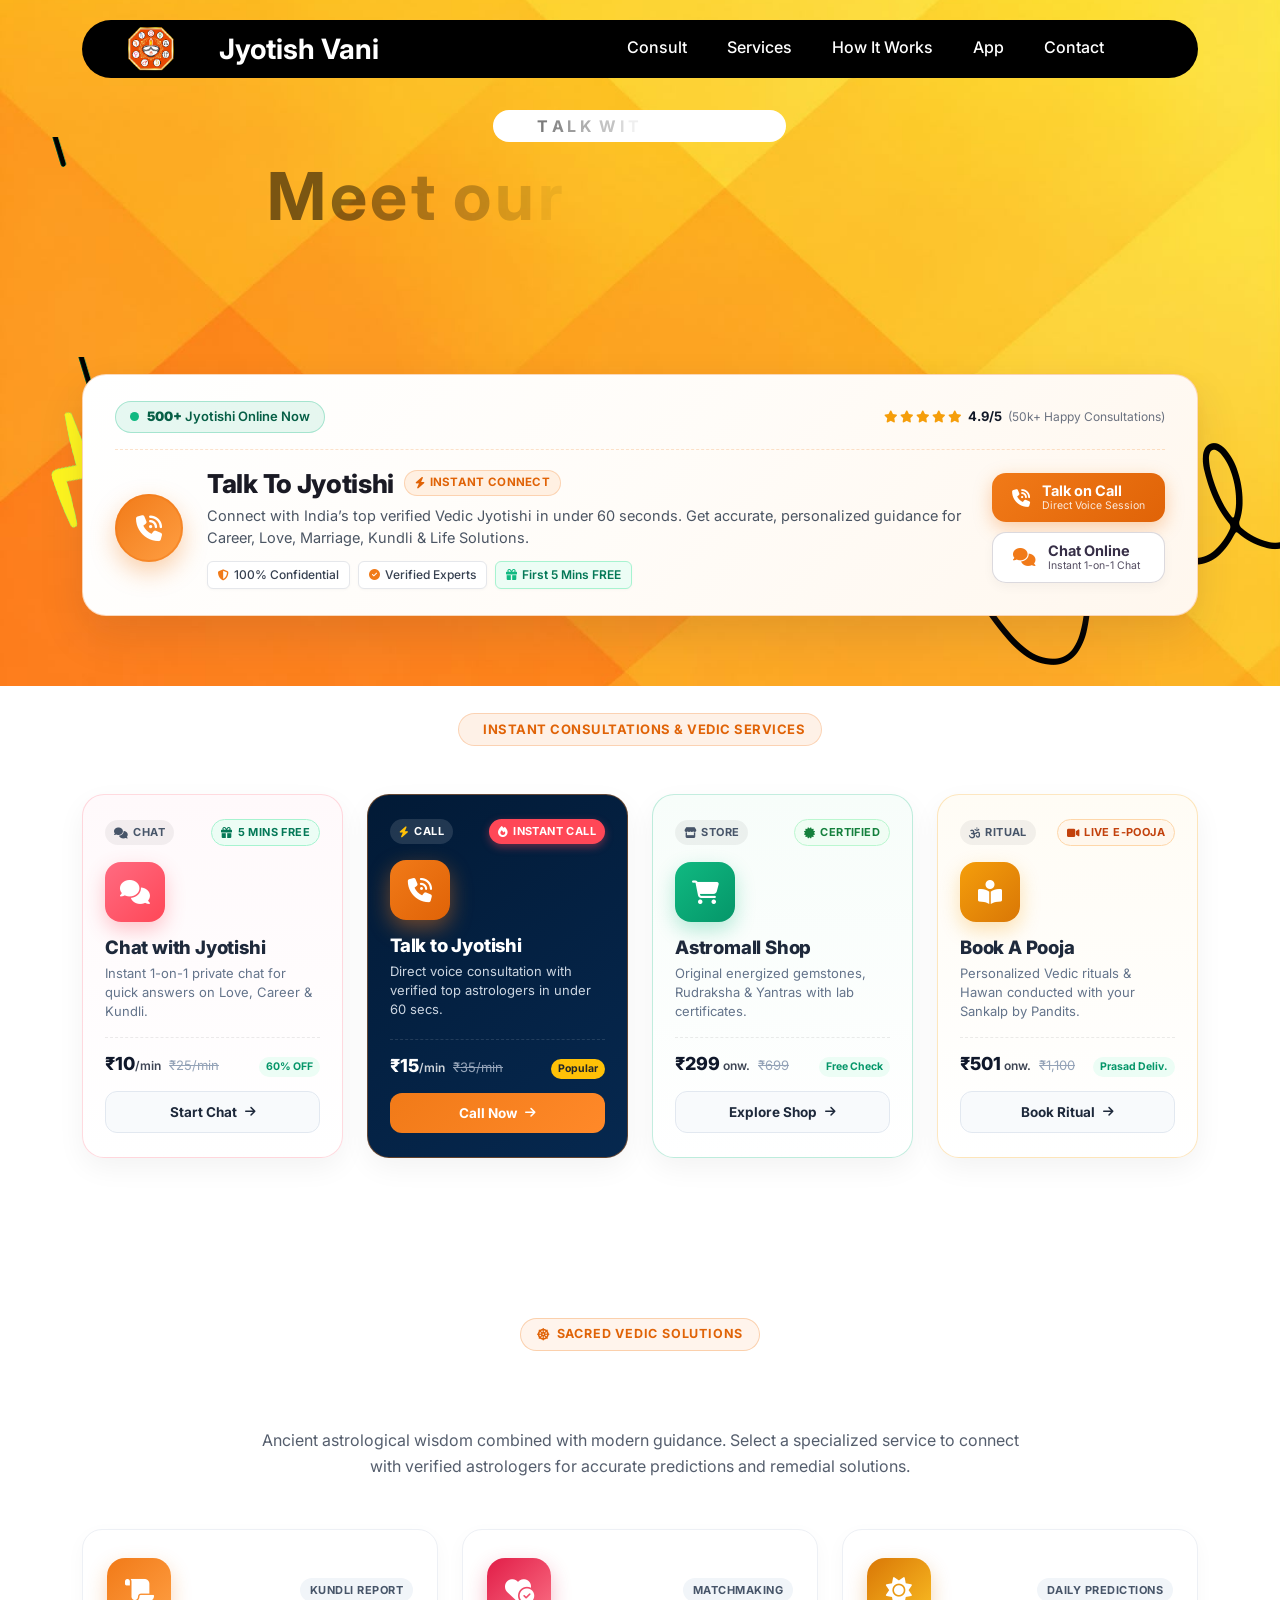
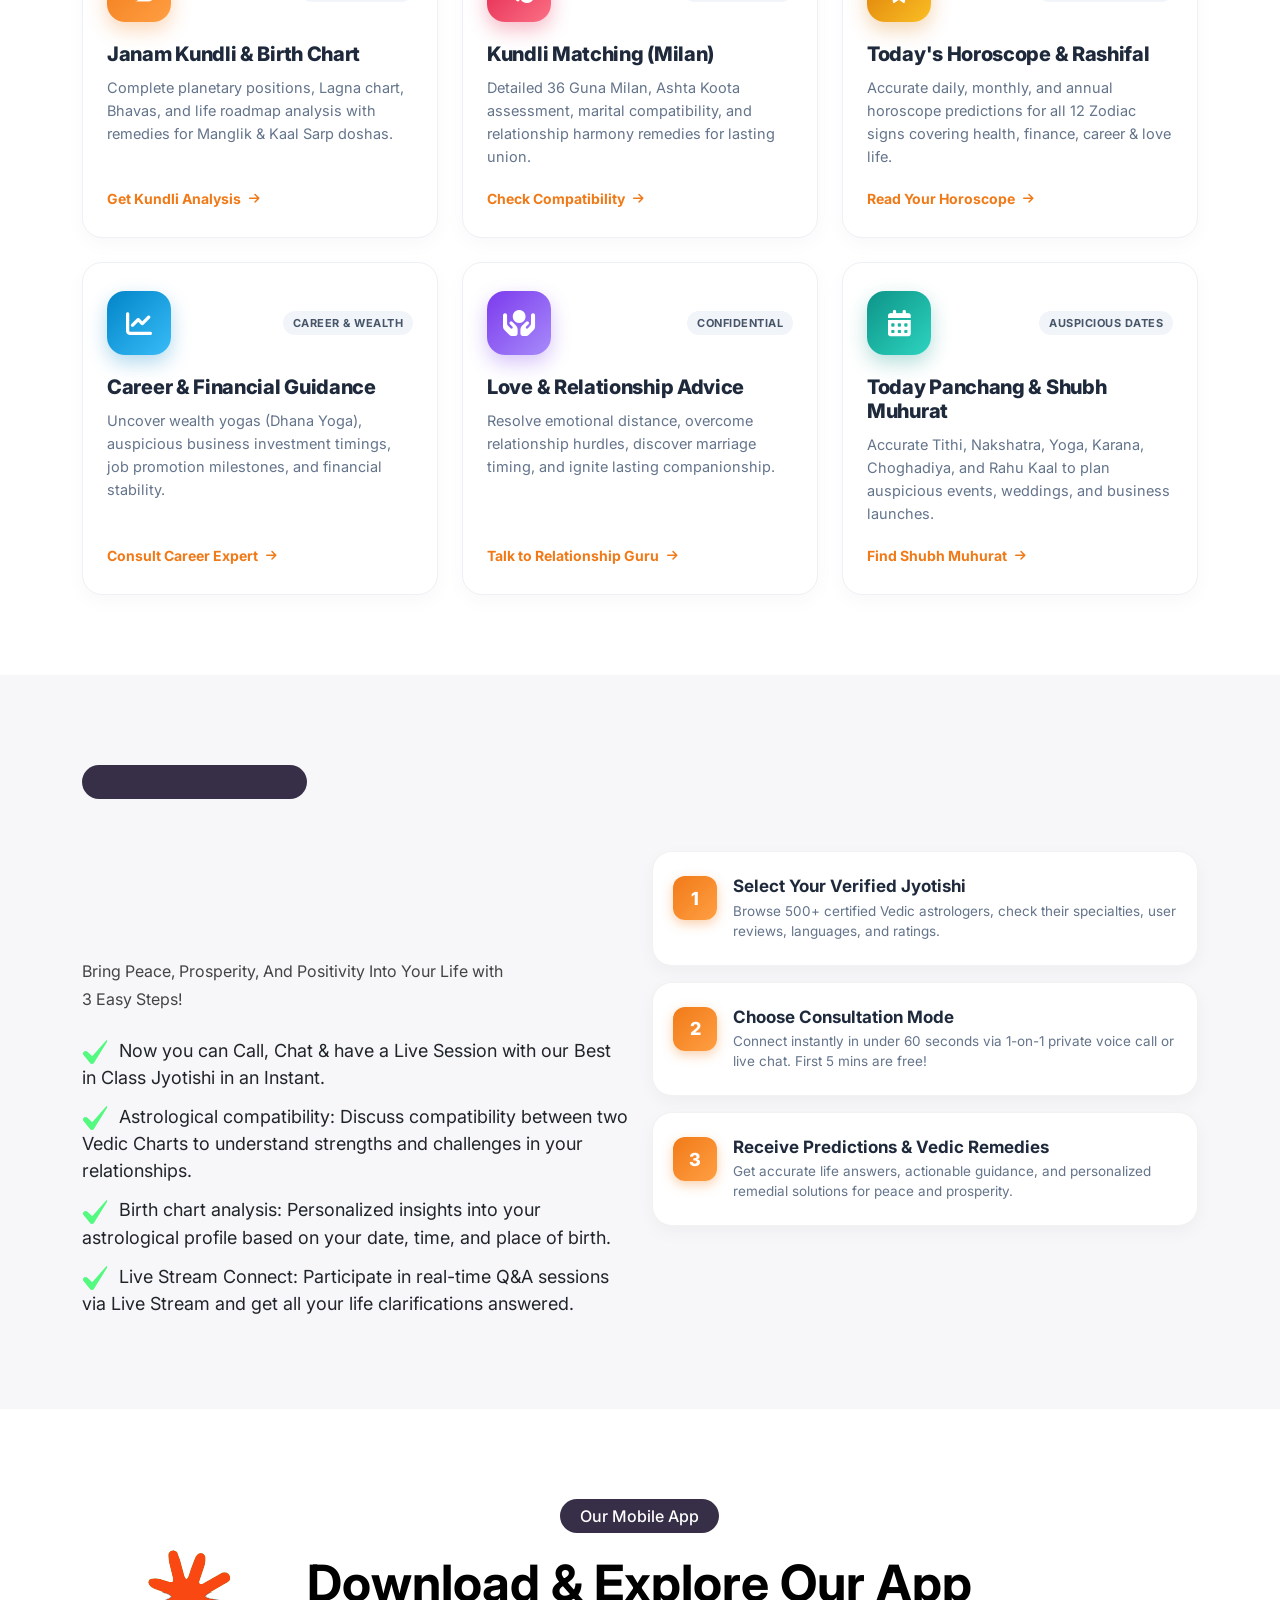
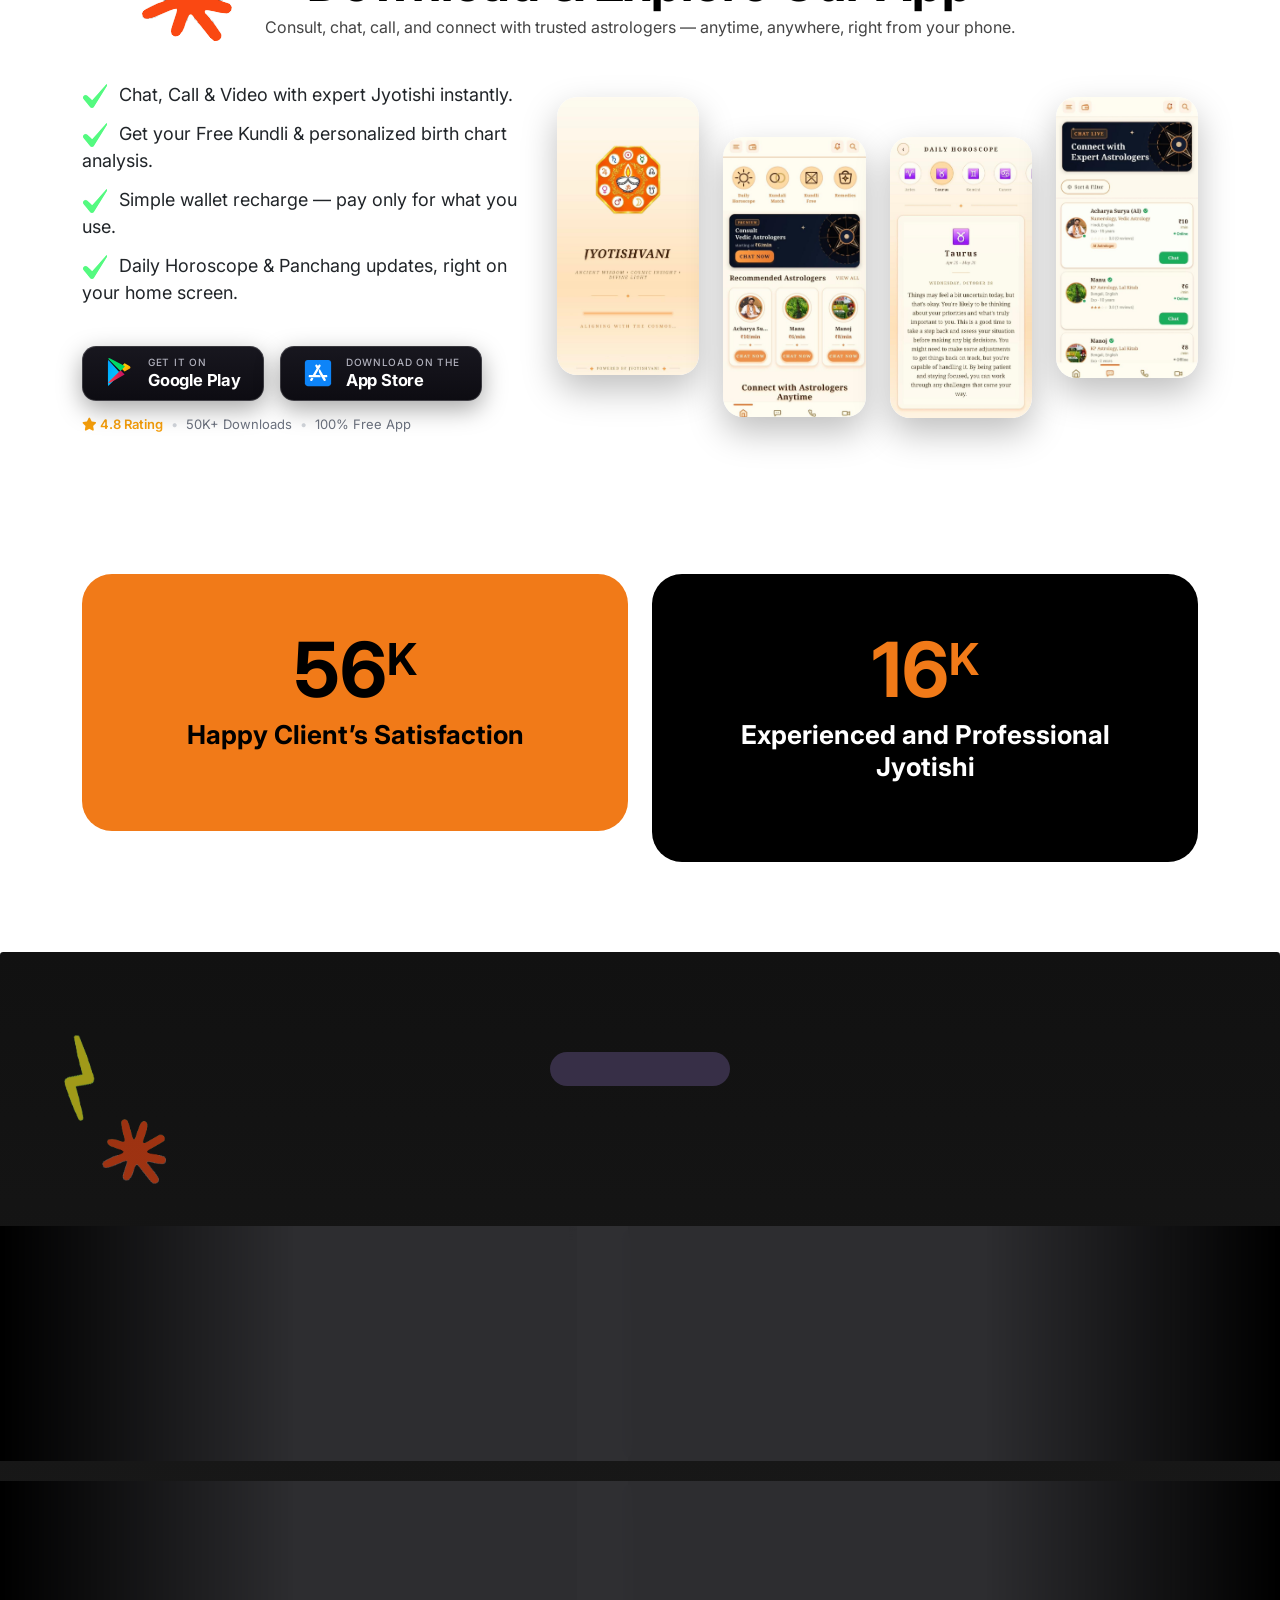
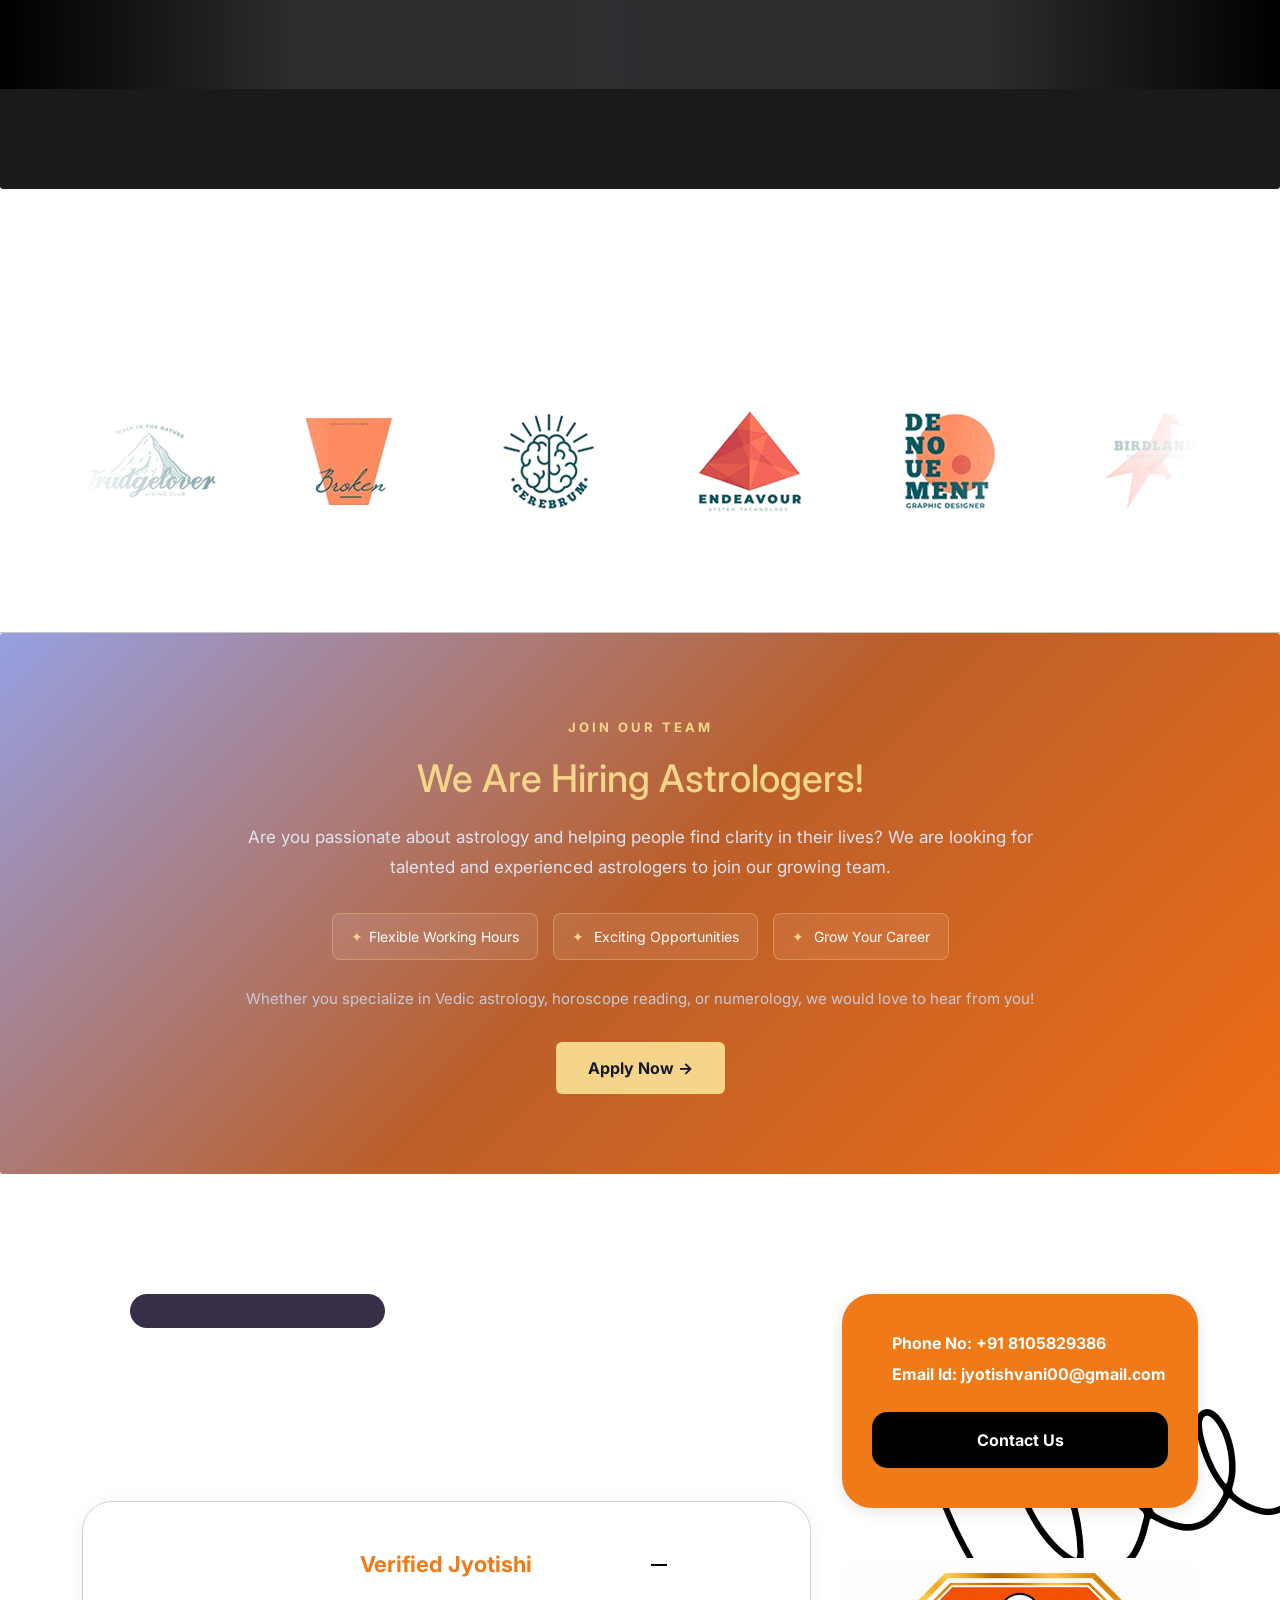
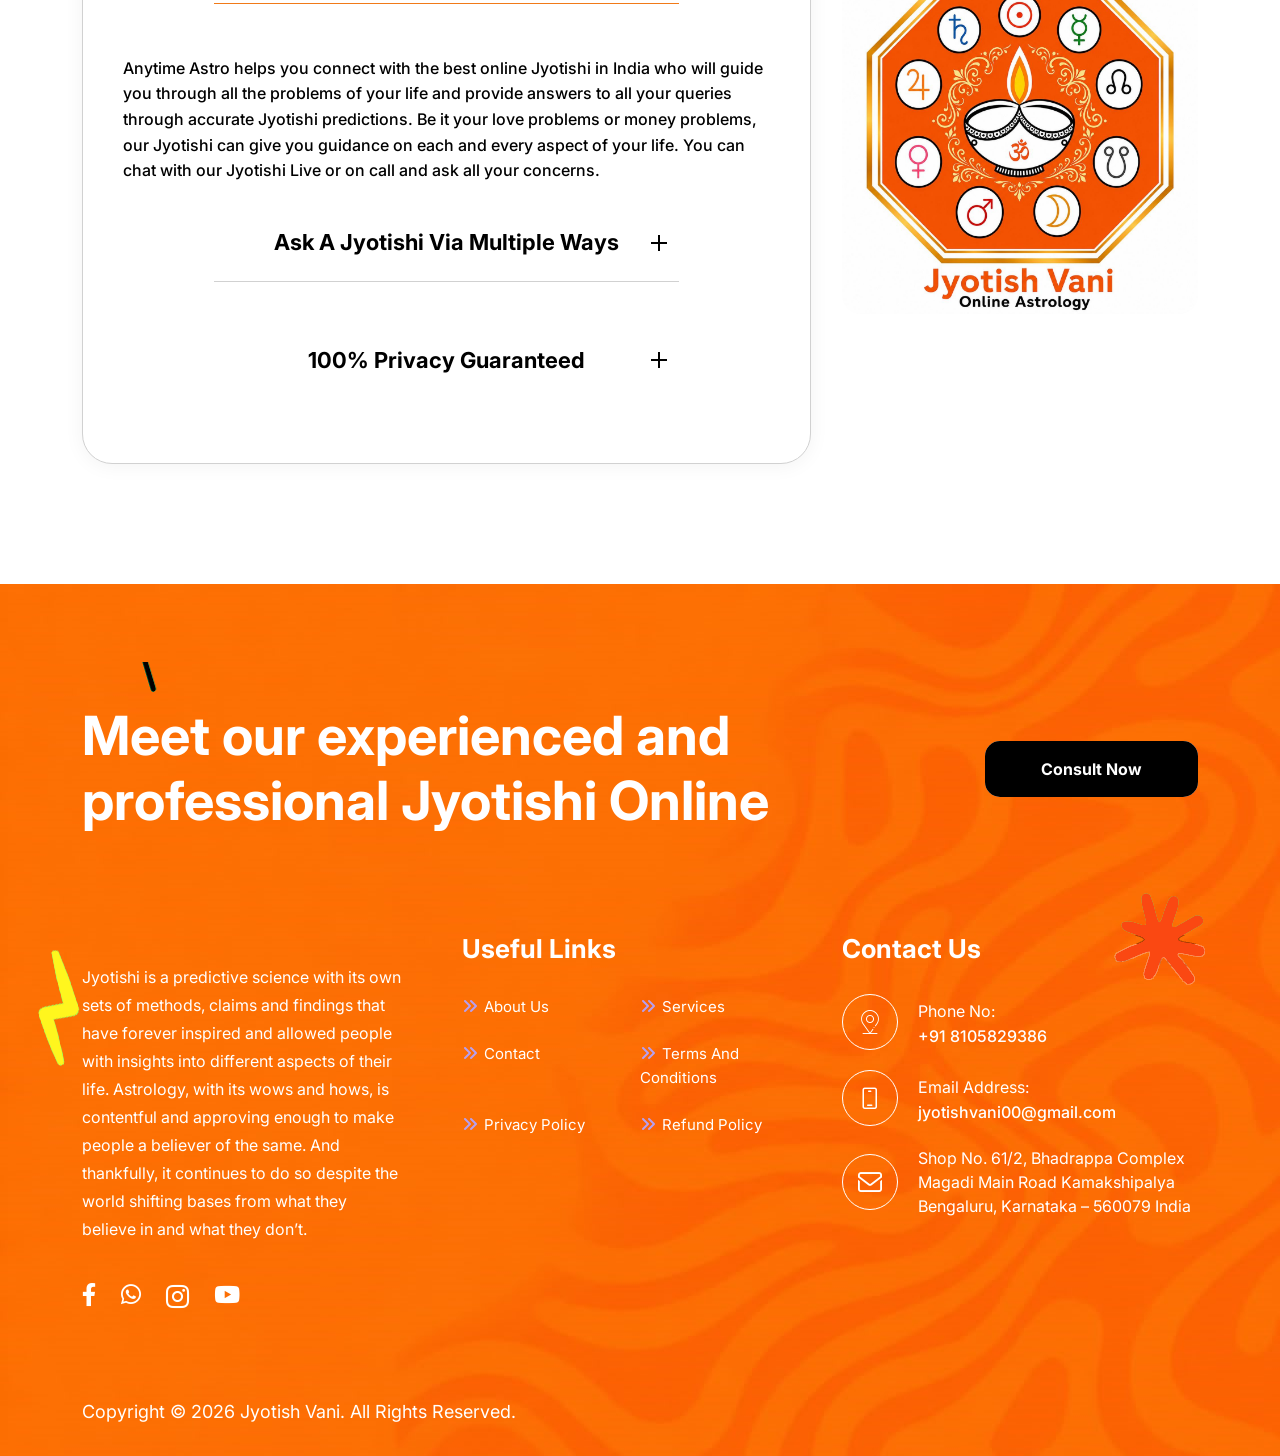
==== commit 4653c71d: "design and section updated" ====
--- a/index.html
+++ b/index.html
@@ -54,9 +54,11 @@
                 </div>
                 <nav class="navbar">
                     <ul class="navbar-links">
-                        <li class="navbar-dropdown"><a href="index.html"> About Us</a></li>
-                        <li class="navbar-dropdown"><a href="index.html"> Services </a></li>
-                        <li class="navbar-dropdown"><a href="index.html"> Contact </a></li>
+                        <li class="navbar-dropdown"><a href="#pricing"> Consult </a></li>
+                        <li class="navbar-dropdown"><a href="#about"> Services </a></li>
+                        <li class="navbar-dropdown"><a href="#services"> How It Works </a></li>
+                        <li class="navbar-dropdown"><a href="#app-screens"> App </a></li>
+                        <li class="navbar-dropdown"><a href="#contact"> Contact </a></li>
                     </ul>
                 </nav>
                 
@@ -65,7 +67,7 @@
     </header>
     <!-- header end -->
     <section class="hero-section three" style="
-        background-image: url(assets/img/4.jpg);
+        background-image: url(assets/img/2.jpeg);
         background-position: center;
       ">
         <div class="container">
@@ -156,126 +158,260 @@
             <li><img src="assets/img/shaps-3.png" alt="img" /></li>
         </ul>
     </section>
-    <section id="pricing" class="gap no-top p-3 ">
+    <section id="pricing" class="pricing-section-wrap mt-3">
         <div class="container">
-            <div class="row">
-                <a class='col-lg-3 col-md-3 col-6 mb-5' href='/chat'>
-                    <div class="pricing">
-                        <div class="pricing-plans pink-bg">
-                            <span>Chat with Jyotishi</span>
-                            <div class="pricing-plans-text">
-                                <i class="fa-solid fa-comments"></i>
-                            </div>
-                        </div>
-                    </div>
-                </a>
-                <a class='col-lg-3 col-md-3 col-6 mb-5' href='/call'>
-                    <div class="pricing">
-                        <div class="pricing-plans blue-bg">
-                            <span class="pricing-badge-hot">Instant Call</span>
-                            <span class="text-light">Talk to Jyotishi</span>
-                            <div class="pricing-plans-text">
-                                <i class="fa-solid fa-phone-volume"></i>
-                            </div>
-                        </div>
-                    </div>
-                </a>
-                <a class='col-lg-3 col-md-3 col-6 mb-5' href='/astromall'>
-                    <div class="pricing">
-                        <div class="pricing-plans green-bg">
-                            <span>Astromall Shop</span>
-                            <div class="pricing-plans-text">
-                                <i class="fa-solid fa-cart-shopping"></i>
-                            </div>
-                        </div>
-                    </div>
-                </a>
-                <a class='col-lg-3 col-md-3 col-6 mb-5' href='/bookpoja'>
-                    <div class="pricing">
-                        <div class="pricing-plans orange-bg">
-                            <span>Book A <br class="d-md-none"> Pooja</span>
-                            <div class="pricing-plans-text">
-                                <i class="fa-solid fa-book-open-reader"></i>
-                            </div>
-                        </div>
-                    </div>
-                </a>
+            <div class="text-center mb-4">
+                <span class="pricing-header-pill"><i class="fa-solid fa-sparkles"></i> Instant Consultations &amp; Vedic Services</span>
+            </div>
+            <div class="row g-4">
+                <!-- Card 1: Chat with Jyotishi -->
+                <div class="col-lg-3 col-md-6 col-12">
+                    <a class="pricing-card-link" href="/chat">
+                        <div class="consult-card consult-card-chat">
+                            <div>
+                                <div class="consult-top-bar">
+                                    <span class="consult-tag"><i class="fa-solid fa-comments"></i> Chat</span>
+                                    <span class="consult-tag consult-badge-offer"><i class="fa-solid fa-gift"></i> 5 Mins Free</span>
+                                </div>
+                                <div class="consult-icon-box">
+                                    <i class="fa-solid fa-comments"></i>
+                                </div>
+                                <h3 class="consult-title">Chat with Jyotishi</h3>
+                                <p class="consult-desc">Instant 1-on-1 private chat for quick answers on Love, Career &amp; Kundli.</p>
+                            </div>
+                            <div>
+                                <div class="consult-price-wrap">
+                                    <span class="consult-price-current">₹10<small>/min</small></span>
+                                    <span class="consult-price-old">₹25/min</span>
+                                    <span class="consult-rate-chip">60% OFF</span>
+                                </div>
+                                <div class="consult-btn">
+                                    <span>Start Chat</span>
+                                    <i class="fa-solid fa-arrow-right"></i>
+                                </div>
+                            </div>
+                        </div>
+                    </a>
+                </div>
+
+                <!-- Card 2: Talk to Jyotishi (Featured / Hot) -->
+                <div class="col-lg-3 col-md-6 col-12">
+                    <a class="pricing-card-link" href="/call">
+                        <div class="consult-card consult-card-call">
+                            <div>
+                                <div class="consult-top-bar">
+                                    <span class="consult-tag text-white bg-white-10"><i class="fa-solid fa-bolt text-warning"></i> Call</span>
+                                    <span class="consult-tag consult-badge-hot"><i class="fa-solid fa-fire"></i> Instant Call</span>
+                                </div>
+                                <div class="consult-icon-box">
+                                    <i class="fa-solid fa-phone-volume"></i>
+                                </div>
+                                <h3 class="consult-title">Talk to Jyotishi</h3>
+                                <p class="consult-desc">Direct voice consultation with verified top astrologers in under 60 secs.</p>
+                            </div>
+                            <div>
+                                <div class="consult-price-wrap">
+                                    <span class="consult-price-current">₹15<small>/min</small></span>
+                                    <span class="consult-price-old">₹35/min</span>
+                                    <span class="consult-rate-chip bg-warning text-dark font-weight-bold">Popular</span>
+                                </div>
+                                <div class="consult-btn">
+                                    <span>Call Now</span>
+                                    <i class="fa-solid fa-arrow-right"></i>
+                                </div>
+                            </div>
+                        </div>
+                    </a>
+                </div>
+
+                <!-- Card 3: Astromall Shop -->
+                <div class="col-lg-3 col-md-6 col-12">
+                    <a class="pricing-card-link" href="/astromall">
+                        <div class="consult-card consult-card-mall">
+                            <div>
+                                <div class="consult-top-bar">
+                                    <span class="consult-tag"><i class="fa-solid fa-store"></i> Store</span>
+                                    <span class="consult-tag consult-badge-cert"><i class="fa-solid fa-certificate"></i> Certified</span>
+                                </div>
+                                <div class="consult-icon-box">
+                                    <i class="fa-solid fa-cart-shopping"></i>
+                                </div>
+                                <h3 class="consult-title">Astromall Shop</h3>
+                                <p class="consult-desc">Original energized gemstones, Rudraksha &amp; Yantras with lab certificates.</p>
+                            </div>
+                            <div>
+                                <div class="consult-price-wrap">
+                                    <span class="consult-price-current">₹299<small> onw.</small></span>
+                                    <span class="consult-price-old">₹699</span>
+                                    <span class="consult-rate-chip">Free Check</span>
+                                </div>
+                                <div class="consult-btn">
+                                    <span>Explore Shop</span>
+                                    <i class="fa-solid fa-arrow-right"></i>
+                                </div>
+                            </div>
+                        </div>
+                    </a>
+                </div>
+
+                <!-- Card 4: Book A Pooja -->
+                <div class="col-lg-3 col-md-6 col-12">
+                    <a class="pricing-card-link" href="/bookpoja">
+                        <div class="consult-card consult-card-pooja">
+                            <div>
+                                <div class="consult-top-bar">
+                                    <span class="consult-tag"><i class="fa-solid fa-om"></i> Ritual</span>
+                                    <span class="consult-tag consult-badge-live"><i class="fa-solid fa-video"></i> Live e-Pooja</span>
+                                </div>
+                                <div class="consult-icon-box">
+                                    <i class="fa-solid fa-book-open-reader"></i>
+                                </div>
+                                <h3 class="consult-title">Book A Pooja</h3>
+                                <p class="consult-desc">Personalized Vedic rituals &amp; Hawan conducted with your Sankalp by Pandits.</p>
+                            </div>
+                            <div>
+                                <div class="consult-price-wrap">
+                                    <span class="consult-price-current">₹501<small> onw.</small></span>
+                                    <span class="consult-price-old">₹1,100</span>
+                                    <span class="consult-rate-chip">Prasad Deliv.</span>
+                                </div>
+                                <div class="consult-btn">
+                                    <span>Book Ritual</span>
+                                    <i class="fa-solid fa-arrow-right"></i>
+                                </div>
+                            </div>
+                        </div>
+                    </a>
+                </div>
             </div>
         </div>
     </section>
     <section id="about" class="gap">
       <div class="container">
-        <div class="heading sec-title-animation animation-style2">
-          <span class="title-animation"> Jyotishi Services </span>
-        </div>
-        <div class="row">
-          <div class="col-lg-6">
-            <div class="presenting two">
+        <div class="services-header sec-title-animation animation-style2">
+          <span class="services-badge-pill"><i class="fa-solid fa-dharmachakra"></i> Sacred Vedic Solutions</span>
+          <h2 class="title-animation">Our Expert Jyotishi Services</h2>
+          <p>Ancient astrological wisdom combined with modern guidance. Select a specialized service to connect with verified astrologers for accurate predictions and remedial solutions.</p>
+        </div>
+
+        <div class="row g-4">
+          <!-- Service 1: Janam Kundli -->
+          <div class="col-lg-4 col-md-6 col-12">
+            <div class="service-grid-card">
               <div>
-                <i class="fa-solid fa-person-arrow-up-from-line"></i>
-              </div>
+                <div class="service-card-top">
+                  <div class="service-card-icon service-icon-kundli">
+                    <i class="fa-solid fa-scroll"></i>
+                  </div>
+                  <span class="service-card-badge">Kundli Report</span>
+                </div>
+                <h3>Janam Kundli &amp; Birth Chart</h3>
+                <p>Complete planetary positions, Lagna chart, Bhavas, and life roadmap analysis with remedies for Manglik &amp; Kaal Sarp doshas.</p>
+              </div>
+              <a href="/call" class="service-card-link">
+                <span>Get Kundli Analysis</span>
+                <i class="fa-solid fa-arrow-right"></i>
+              </a>
+            </div>
+          </div>
+
+          <!-- Service 2: Kundli Matching -->
+          <div class="col-lg-4 col-md-6 col-12">
+            <div class="service-grid-card">
               <div>
-                <h3>Today's Horoscope</h3>
-                <p>
-                  Unsure about how your day will unfold? Get free Aries
-                  horoscope online prediction from top astrologer. Read your
-                  Aries Zodiac Sign Horoscope today!
-                </p>
-              </div>
-            </div>
-            <div class="presenting">
+                <div class="service-card-top">
+                  <div class="service-card-icon service-icon-milan">
+                    <i class="fa-solid fa-heart-circle-check"></i>
+                  </div>
+                  <span class="service-card-badge">Matchmaking</span>
+                </div>
+                <h3>Kundli Matching (Milan)</h3>
+                <p>Detailed 36 Guna Milan, Ashta Koota assessment, marital compatibility, and relationship harmony remedies for lasting union.</p>
+              </div>
+              <a href="/chat" class="service-card-link">
+                <span>Check Compatibility</span>
+                <i class="fa-solid fa-arrow-right"></i>
+              </a>
+            </div>
+          </div>
+
+          <!-- Service 3: Daily & Yearly Horoscope -->
+          <div class="col-lg-4 col-md-6 col-12">
+            <div class="service-grid-card">
               <div>
-                <i class="fa-solid fa-dice-d20"></i>
-              </div>
+                <div class="service-card-top">
+                  <div class="service-card-icon service-icon-horoscope">
+                    <i class="fa-solid fa-sun"></i>
+                  </div>
+                  <span class="service-card-badge">Daily Predictions</span>
+                </div>
+                <h3>Today's Horoscope &amp; Rashifal</h3>
+                <p>Accurate daily, monthly, and annual horoscope predictions for all 12 Zodiac signs covering health, finance, career &amp; love life.</p>
+              </div>
+              <a href="/chat" class="service-card-link">
+                <span>Read Your Horoscope</span>
+                <i class="fa-solid fa-arrow-right"></i>
+              </a>
+            </div>
+          </div>
+
+          <!-- Service 4: Career & Wealth -->
+          <div class="col-lg-4 col-md-6 col-12">
+            <div class="service-grid-card">
               <div>
-                <h3>Free Kundli</h3>
-                <p>
-                  Generate your free online kundli report from us. Our Kundli
-                  software can help you predict the future for yourself by
-                  reading the birth chart.
-                </p>
-              </div>
-            </div>
-            <div class="presenting">
+                <div class="service-card-top">
+                  <div class="service-card-icon service-icon-career">
+                    <i class="fa-solid fa-chart-line"></i>
+                  </div>
+                  <span class="service-card-badge">Career &amp; Wealth</span>
+                </div>
+                <h3>Career &amp; Financial Guidance</h3>
+                <p>Uncover wealth yogas (Dhana Yoga), auspicious business investment timings, job promotion milestones, and financial stability.</p>
+              </div>
+              <a href="/call" class="service-card-link">
+                <span>Consult Career Expert</span>
+                <i class="fa-solid fa-arrow-right"></i>
+              </a>
+            </div>
+          </div>
+
+          <!-- Service 5: Love & Relationships -->
+          <div class="col-lg-4 col-md-6 col-12">
+            <div class="service-grid-card">
               <div>
-                <i class="fa-solid fa-person-praying"></i>
-              </div>
+                <div class="service-card-top">
+                  <div class="service-card-icon service-icon-love">
+                    <i class="fa-solid fa-hands-holding-circle"></i>
+                  </div>
+                  <span class="service-card-badge">Confidential</span>
+                </div>
+                <h3>Love &amp; Relationship Advice</h3>
+                <p>Resolve emotional distance, overcome relationship hurdles, discover marriage timing, and ignite lasting companionship.</p>
+              </div>
+              <a href="/call" class="service-card-link">
+                <span>Talk to Relationship Guru</span>
+                <i class="fa-solid fa-arrow-right"></i>
+              </a>
+            </div>
+          </div>
+
+          <!-- Service 6: Panchang & Muhurat -->
+          <div class="col-lg-4 col-md-6 col-12">
+            <div class="service-grid-card">
               <div>
-                <h3>Compatibility</h3>
-                <p class="mb-0">
-                  Confused by love? Remove the doubts & find the sparks! Check
-                  the compatibility with your partner using our tool and ignite
-                  a love that lasts forever.
-                </p>
-              </div>
-            </div>
-          </div>
-          <div class="col-lg-6">
-            <div class="presenting">
-              <div>
-                <i class="flaticon-subscribe"></i>
-              </div>
-              <div>
-                <h3>Kundli Matching</h3>
-                <p>
-                  Check Love Compatibility and Marriage Prediction online at
-                  Jyotish Vani. Get the best Horoscope and kundli matching
-                  predictions today!
-                </p>
-              </div>
-            </div>
-            <div class="presenting">
-              <div>
-                <i class="fa-solid fa-street-view"></i>
-              </div>
-              <div>
-                <h3>Today Panchang</h3>
-                <p class="mb-0">
-                  Panchang enlists a record of auspicious dates and times for
-                  any auspicious task such as marriage, celebration, puja,
-                  starting any business etc.
-                </p>
-              </div>
+                <div class="service-card-top">
+                  <div class="service-card-icon service-icon-panchang">
+                    <i class="fa-solid fa-calendar-days"></i>
+                  </div>
+                  <span class="service-card-badge">Auspicious Dates</span>
+                </div>
+                <h3>Today Panchang &amp; Shubh Muhurat</h3>
+                <p>Accurate Tithi, Nakshatra, Yoga, Karana, Choghadiya, and Rahu Kaal to plan auspicious events, weddings, and business launches.</p>
+              </div>
+              <a href="/chat" class="service-card-link">
+                <span>Find Shubh Muhurat</span>
+                <i class="fa-solid fa-arrow-right"></i>
+              </a>
             </div>
           </div>
         </div>
@@ -291,168 +427,178 @@
           <div class="col-lg-6">
             <div class="heading two sec-title-animation animation-style2">
               <span class="title-animation">How do you get started?</span>
-              <h2 class="title-animation">Live Sessions</h2>
-              <p>Bring Peace, Prosperity, And Positivity Into Your Life!</p>
+              <h2 class="title-animation">Live Consultation Sessions</h2>
+              <p>Bring Peace, Prosperity, And Positivity Into Your Life with 3 Easy Steps!</p>
             </div>
             <ul class="chek">
               <li>
                 <img src="assets/img/chek.png" alt="img" />Now you can Call,
-                Chat & have a Live Session with our Best in Class Jyotishi in
+                Chat &amp; have a Live Session with our Best in Class Jyotishi in
                 an Instant.
               </li>
               <li>
                 <img src="assets/img/chek.png" alt="img" />Astrological
-                compatibility: You can discuss the astrological compatibility
-                between two Vedic Charts and it will help you understand the
-                strengths and challenges in your relationship.
+                compatibility: Discuss compatibility between two Vedic Charts to
+                understand strengths and challenges in your relationships.
               </li>
               <li>
                 <img src="assets/img/chek.png" alt="img" />Birth chart analysis:
-                You can offer birth chart analysis and get personalized insights
-                into a your astrological profile based on your date, time, and
-                place of birth.
+                Personalized insights into your astrological profile based on your
+                date, time, and place of birth.
               </li>
               <li>
                 <img src="assets/img/chek.png" alt="img" />Live Stream Connect:
-                Participate in the Q&A session where you can listen to our
-                astrologers via Live Stream & get all your clarifications
-                instantly.
+                Participate in real-time Q&amp;A sessions via Live Stream and get all
+                your life clarifications answered.
               </li>
             </ul>
           </div>
           <div class="col-lg-6">
-            <div class="row">
-              <div class="col-md-6">
-                <div class="how-do-stap">
-                  <span>1</span>
-                  <i class="flaticon-mail"></i>
-                  <h4>Select Our Jyotishi.</h4>
-                </div>
-                <div class="how-do-stap two">
-                  <span>2</span>
-                  <i class="flaticon-security"></i>
-                  <h4>Pay only if you're satisfied</h4>
-                </div>
-              </div>
-              <div class="col-md-6">
-                <div class="how-do-stap three">
-                  <span>3</span>
-                  <i class="flaticon-team-building"></i>
-                  <h4>Our Jyotishi will Connect and solve your Query</h4>
-                </div>
-                <!-- <div class="video">
-                  <img src="assets/img/stap-img.jpg" alt="img" />
-                   <a
-                    class="video-pop"
-                    data-fancybox=""
-                    href="https://www.youtube.com/watch?v=1La4QzGeaaQ"
-                    ><i class="fa-solid fa-play"></i
-                  ></a>
-            </div> -->
-        </div>
-        </div>
-        </div>
-        </div>
-        </div>
-
-        <section class="gap" id="app-screens" style="background-image: url(assets/img/shaps-bg.png)">
-  <div class="container">
-    <div class="heading sec-title-animation animation-style2 text-center">
-      <span class="title-animation">Our Mobile App</span>
-      <h2 class="title-animation">Download &amp; Explore Our App</h2>
-      <p>Consult, chat, call, and connect with trusted astrologers — anytime, anywhere, right from your phone.</p>
-    </div>
-
-    <div class="row align-items-center">
-      <!-- Left: feature highlights -->
-      <div class="col-lg-5">
-        <ul class="chek">
-          <li>
-            <img src="assets/img/chek.png" alt="img" />Chat, Call &amp; Video with expert Jyotishi instantly.
-          </li>
-          <li>
-            <img src="assets/img/chek.png" alt="img" />Get your Free Kundli &amp; personalized birth chart analysis.
-          </li>
-          <li>
-            <img src="assets/img/chek.png" alt="img" />Simple wallet recharge — pay only for what you use.
-          </li>
-          <li>
-            <img src="assets/img/chek.png" alt="img" />Daily Horoscope &amp; Panchang updates, right on your home screen.
-          </li>
-        </ul>
-
-        <!-- Upgraded Google Play & App Store Badges with Authentic Vector Icons -->
-        <div class="store-badges">
-          <a class="store-badge store-badge-google" href="https://play.google.com/store" target="_blank" rel="noopener" aria-label="Get it on Google Play">
-            <div class="store-badge-icon">
-              <svg class="store-svg play-svg" viewBox="0 0 512 512" xmlns="http://www.w3.org/2000/svg" aria-hidden="true">
-                <path fill="#00D2FF" d="M60.6 32.7C53.7 39.8 50 51.5 50 67v378c0 15.5 3.7 27.2 10.6 34.3l1.8 1.7 215.1-215.1v-4.8L62.4 31l-1.8 1.7z"/>
-                <path fill="#00E676" d="M349.5 229.4L96.8 31.6C82 23.2 68.7 24.2 60.6 32.8l216.9 216.9 72-20.3z"/>
-                <path fill="#FFD400" d="M349.5 282.6l-72-72v-4.8l72-72 1.6.9 85.5 48.6c24.4 13.9 24.4 36.6 0 50.5l-85.5 48.6-1.6.2z"/>
-                <path fill="#FF334B" d="M349.5 282.6l-72-72L60.6 479.2c8.1 8.6 21.4 9.6 36.2 1.2l252.7-144.5v-33.3z"/>
-              </svg>
-            </div>
-            <div class="store-badge-text">
-              <small>GET IT ON</small>
-              <strong>Google Play</strong>
-            </div>
-          </a>
-
-          <a class="store-badge store-badge-apple" href="https://www.apple.com/app-store/" target="_blank" rel="noopener" aria-label="Download on the App Store">
-            <div class="store-badge-icon">
-              <svg class="store-svg apple-svg" viewBox="0 0 170 170" fill="currentColor" xmlns="http://www.w3.org/2000/svg" aria-hidden="true">
-                <path d="M150.37 130.25c-2.45 5.66-5.35 10.87-8.71 15.66-4.58 6.53-8.33 11.05-11.22 13.56-4.48 4.12-9.28 6.23-14.42 6.35-3.69 0-8.14-1.05-13.32-3.18-5.19-2.12-9.97-3.17-14.34-3.17-4.58 0-9.49 1.05-14.75 3.17-5.26 2.13-9.5 3.24-12.74 3.35-4.35.13-9.16-1.9-14.42-6.08-3.7-3.04-7.58-7.7-11.64-13.99-6.42-9.89-11.48-21.65-15.18-35.29-3.7-13.64-5.55-26.68-5.55-39.12 0-15.22 3.63-27.91 10.88-38.08 7.25-10.17 16.51-15.35 27.79-15.54 5.34 0 11.1 1.41 17.27 4.24 6.18 2.83 10.17 4.35 11.98 4.57 2.22-.45 6.42-2.07 12.61-4.87 6.19-2.8 11.83-4.09 16.92-3.87 13.36.76 23.94 5.54 31.75 14.34-11.75 7.18-17.51 16.96-17.28 29.34.22 9.68 3.92 17.84 11.1 24.48 7.18 6.64 15.67 10.33 25.47 11.09-2.61 7.84-5.98 16.09-10.11 24.77zM119.22 31.84c0-7.72 2.76-14.9 8.28-21.53 5.52-6.64 12.28-10.31 20.28-11.01.22 1.09.33 2.18.33 3.27 0 7.73-2.94 15.02-8.82 21.87-5.87 6.85-12.83 10.53-20.87 11.03-.43-1.19-.65-2.25-.65-3.18z"/>
-              </svg>
-            </div>
-            <div class="store-badge-text">
-              <small>Download on the</small>
-              <strong>App Store</strong>
-            </div>
-          </a>
-        </div>
-        <div class="store-trust-meta">
-          <span class="store-stars"><i class="fa-solid fa-star"></i> 4.8 Rating</span>
-          <span class="store-meta-divider">•</span>
-          <span>50K+ Downloads</span>
-          <span class="store-meta-divider">•</span>
-          <span>100% Free App</span>
+            <div class="hiw-step-card">
+              <div class="hiw-step-num">1</div>
+              <div class="hiw-step-content">
+                <h4>Select Your Verified Jyotishi</h4>
+                <p>Browse 500+ certified Vedic astrologers, check their specialties, user reviews, languages, and ratings.</p>
+              </div>
+            </div>
+
+            <div class="hiw-step-card">
+              <div class="hiw-step-num">2</div>
+              <div class="hiw-step-content">
+                <h4>Choose Consultation Mode</h4>
+                <p>Connect instantly in under 60 seconds via 1-on-1 private voice call or live chat. First 5 mins are free!</p>
+              </div>
+            </div>
+
+            <div class="hiw-step-card">
+              <div class="hiw-step-num">3</div>
+              <div class="hiw-step-content">
+                <h4>Receive Predictions &amp; Vedic Remedies</h4>
+                <p>Get accurate life answers, actionable guidance, and personalized remedial solutions for peace and prosperity.</p>
+              </div>
+            </div>
+          </div>
         </div>
       </div>
-
-      <!-- Right: app screenshots -->
-      <div class="col-lg-7  mt-5 mt-lg-0">
-        <div class="row justify-content-center app-screens-row">
-          <div class="col-6 col-md-3">
-            <div class="app-screen-card">
-              <img src="assets/img/screenshot1.jpeg" alt="App Screen 1" class="img-fluid" />
-            </div>
-          </div>
-          <div class="col-6 col-md-3">
-            <div class="app-screen-card app-screen-mid">
-              <img src="assets/img/screenshot2.jpeg" alt="App Screen 2" class="img-fluid" />
-            </div>
-          </div>
-          <div class="col-6 col-md-3">
-            <div class="app-screen-card app-screen-mid">
-              <img src="assets/img/screenshot3.jpeg" alt="App Screen 3" class="img-fluid" />
-            </div>
-          </div>
-          <div class="col-6 col-md-3">
-            <div class="app-screen-card">
-              <img src="assets/img/screenshot4.jpeg" alt="App Screen 4" class="img-fluid" />
+    </section>
+
+    <!-- Our Mobile App Section with Upgraded Official Google Play & App Store Badges -->
+    <section class="gap" id="app-screens" style="background-image: url(assets/img/shaps-bg.png)">
+      <div class="container">
+        <div class="heading sec-title-animation animation-style2 text-center">
+          <span class="title-animation">Our Mobile App</span>
+          <h2 class="title-animation">Download &amp; Explore Our App</h2>
+          <p>Consult, chat, call, and connect with trusted astrologers — anytime, anywhere, right from your phone.</p>
+        </div>
+
+        <div class="row align-items-center">
+          <!-- Left: feature highlights -->
+          <div class="col-lg-5">
+            <ul class="chek">
+              <li>
+                <img src="assets/img/chek.png" alt="img" />Chat, Call &amp; Video with expert Jyotishi instantly.
+              </li>
+              <li>
+                <img src="assets/img/chek.png" alt="img" />Get your Free Kundli &amp; personalized birth chart analysis.
+              </li>
+              <li>
+                <img src="assets/img/chek.png" alt="img" />Simple wallet recharge — pay only for what you use.
+              </li>
+              <li>
+                <img src="assets/img/chek.png" alt="img" />Daily Horoscope &amp; Panchang updates, right on your home screen.
+              </li>
+            </ul>
+
+            <!-- Upgraded Google Play & App Store Badges with Authentic Vector Icons -->
+            <div class="store-badges">
+              <!-- Official Google Play Badge -->
+              <a class="store-badge store-badge-google" href="https://play.google.com/store" target="_blank" rel="noopener" aria-label="Get it on Google Play">
+                <div class="store-badge-icon">
+                  <svg class="store-svg play-svg" viewBox="0 0 512 512" xmlns="http://www.w3.org/2000/svg" aria-hidden="true">
+                    <defs>
+                      <linearGradient id="gpGrad1" x1="0%" y1="0%" x2="100%" y2="100%">
+                        <stop offset="0%" stop-color="#00A0FF"/>
+                        <stop offset="100%" stop-color="#00D7FF"/>
+                      </linearGradient>
+                      <linearGradient id="gpGrad2" x1="0%" y1="0%" x2="100%" y2="0%">
+                        <stop offset="0%" stop-color="#FF3A44"/>
+                        <stop offset="100%" stop-color="#C31162"/>
+                      </linearGradient>
+                      <linearGradient id="gpGrad3" x1="0%" y1="100%" x2="100%" y2="0%">
+                        <stop offset="0%" stop-color="#00E676"/>
+                        <stop offset="100%" stop-color="#00D05A"/>
+                      </linearGradient>
+                      <linearGradient id="gpGrad4" x1="0%" y1="0%" x2="100%" y2="100%">
+                        <stop offset="0%" stop-color="#FFE000"/>
+                        <stop offset="100%" stop-color="#FF9C00"/>
+                      </linearGradient>
+                    </defs>
+                    <path fill="url(#gpGrad1)" d="M54.1 36.9C51.5 45.4 50 56.4 50 70.3v371.4c0 13.9 1.5 24.9 4.1 33.4l1.8 1.8 208.5-208.5v-4.9L55.9 35.1l-1.8 1.8z"/>
+                    <path fill="url(#gpGrad4)" d="M333.6 231.8l-69.2-69.2v-4.9l69.2-69.2 1.6.9 82.2 46.7c23.5 13.3 23.5 35.2 0 48.6l-82.2 46.7-1.6.4z"/>
+                    <path fill="url(#gpGrad2)" d="M335.2 279.7L264.4 209 54.1 419.3c7.7 8.2 20.4 9.2 34.6 1.1l246.5-140.7z"/>
+                    <path fill="url(#gpGrad3)" d="M335.2 138.3L88.7 9.6C74.5 1.5 61.8 2.5 54.1 10.7L264.4 221l70.8-70.7-0.0 -12z"/>
+                  </svg>
+                </div>
+                <div class="store-badge-text">
+                  <small>GET IT ON</small>
+                  <strong>Google Play</strong>
+                </div>
+              </a>
+
+              <!-- Official Apple App Store Badge with Iconic App Store 'A' Emblem -->
+              <a class="store-badge store-badge-apple" href="https://www.apple.com/app-store/" target="_blank" rel="noopener" aria-label="Download on the App Store">
+                <div class="store-badge-icon">
+                  <svg class="store-svg appstore-svg" viewBox="0 0 448 512" xmlns="http://www.w3.org/2000/svg" aria-hidden="true">
+                    <path fill="#0D84F8" d="M400 32H48C21.5 32 0 53.5 0 80v352c0 26.5 21.5 48 48 48h352c26.5 0 48-21.5 48-48V80c0-26.5-21.5-48-48-48z"/>
+                    <path fill="#FFFFFF" d="M127 384.5c-5.5 9.6-17.8 12.8-27.3 7.3-9.6-5.5-12.8-17.8-7.3-27.3l14.3-24.7c16.1-4.9 29.3-1.1 39.6 11.4L127 384.5zm138.9-53.9H84c-11 0-20-9-20-20s9-20 20-20h51l65.4-113.2-20.5-35.4c-5.5-9.6-2.2-21.8 7.3-27.3 9.6-5.5 21.8-2.2 27.3 7.3l8.9 15.4 8.9-15.4c5.5-9.6 17.8-12.8 27.3-7.3 9.6 5.5 12.8 17.8 7.3 27.3l-85.8 148.6h62.1c20.2 0 31.5 23.7 22.7 40zm98.1 0h-29l19.6 33.9c5.5 9.6 2.2 21.8-7.3 27.3-9.6 5.5-21.8 2.2-27.3-7.3-32.9-56.9-57.5-99.7-74-128.1-16.7-29-4.8-58 7.1-67.8 13.1 22.7 32.7 56.7 58.9 102h52c11 0 20 9 20 20 0 11.1-9 20-20 20z"/>
+                  </svg>
+                </div>
+                <div class="store-badge-text">
+                  <small>Download on the</small>
+                  <strong>App Store</strong>
+                </div>
+              </a>
+            </div>
+            <div class="store-trust-meta">
+              <span class="store-stars"><i class="fa-solid fa-star"></i> 4.8 Rating</span>
+              <span class="store-meta-divider">•</span>
+              <span>50K+ Downloads</span>
+              <span class="store-meta-divider">•</span>
+              <span>100% Free App</span>
+            </div>
+          </div>
+
+          <!-- Right: app screenshots -->
+          <div class="col-lg-7 mt-5 mt-lg-0">
+            <div class="row justify-content-center app-screens-row">
+              <div class="col-6 col-md-3">
+                <div class="app-screen-card">
+                  <img src="assets/img/screenshot1.jpeg" alt="App Screen 1" class="img-fluid" />
+                </div>
+              </div>
+              <div class="col-6 col-md-3">
+                <div class="app-screen-card app-screen-mid">
+                  <img src="assets/img/screenshot2.jpeg" alt="App Screen 2" class="img-fluid" />
+                </div>
+              </div>
+              <div class="col-6 col-md-3">
+                <div class="app-screen-card app-screen-mid">
+                  <img src="assets/img/screenshot3.jpeg" alt="App Screen 3" class="img-fluid" />
+                </div>
+              </div>
+              <div class="col-6 col-md-3">
+                <div class="app-screen-card">
+                  <img src="assets/img/screenshot4.jpeg" alt="App Screen 4" class="img-fluid" />
+                </div>
+              </div>
             </div>
           </div>
         </div>
       </div>
-    </div>
-  </div>
-
-  <ul class="shaps-img">
-    <li><img src="assets/img/shaps-2.png" alt="img" /></li>
-  </ul>
-</section>
-
-
+
+      <ul class="shaps-img">
+        <li><img src="assets/img/shaps-2.png" alt="img" /></li>
+      </ul>
     </section>
 
     <section class="gap no-top section-client">
@@ -1097,7 +1243,7 @@
               </ul>
             </div>
           </div>
-          <div class="col-lg-4 col-md-6">
+          <div class="col-lg-4 col-md-6" id="contact">
             <div class="widget-title">
               <h3>Contact Us</h3>
               <div class="get-in-touch">
--- a/assets/css/style.css
+++ b/assets/css/style.css
@@ -753,8 +753,14 @@
 
 /* 07. shaps-img */
 
+ul.shaps-img {
+    pointer-events: none !important;
+}
+
 ul.shaps-img li {
     position: absolute;
+    pointer-events: none !important;
+    z-index: 0 !important;
 }
 
 ul.shaps-img li:nth-child(1) {
@@ -1812,17 +1818,16 @@
 }
 
 .pricing-plans-text i {
-    width: 74px;
-    height: 90px;
-    display: flex;
-    border-radius: 30%;
+    width: 60px;
+    height: 60px;
+    display: flex;
+    border-radius: 50%;
     background-color: var(--bgcolor);
     align-items: center;
     justify-content: center;
-    position: absolute;
-    right: 5%;
-    top: -20%;
-    font-size: 40px;
+    color: #fff;
+    position: static;
+    font-size: 26px;
 }
 
 .pricing-plans-text:hover i {
@@ -1875,7 +1880,7 @@
 }
 
 .pricing:hover {
-    background-color: var(--bgcolor);
+    background-color: transparent;
 }
 
 .pricing:hover ul.chek li img {
@@ -2834,8 +2839,8 @@
 }
 
 .store-badge-apple:hover {
-    border-color: rgba(255, 255, 255, 0.5);
-    box-shadow: 0 12px 30px rgba(0, 0, 0, 0.45), 0 0 22px rgba(255, 255, 255, 0.18);
+    border-color: rgba(13, 132, 248, 0.7);
+    box-shadow: 0 12px 30px rgba(0, 0, 0, 0.45), 0 0 22px rgba(13, 132, 248, 0.35);
 }
 
 .store-badge-icon {
@@ -4054,3 +4059,632 @@
       row-gap: 15px;
     }
   }
+
+/* ==========================================================================
+   UNIVERSAL OVERLAP & STRUCTURAL FIXES
+   ========================================================================== */
+ul.shaps-img {
+    pointer-events: none !important;
+    position: absolute;
+    width: 100%;
+    height: 100%;
+    top: 0;
+    left: 0;
+    margin: 0;
+    padding: 0;
+    z-index: 1 !important;
+    overflow: hidden;
+}
+
+ul.shaps-img li {
+    pointer-events: none !important;
+    z-index: 1 !important;
+}
+
+ul.shaps-img li img {
+    pointer-events: none !important;
+    user-select: none;
+    max-width: none;
+}
+
+/* Ensure containers and interactive content stay above background shapes */
+.hero-section .container,
+#pricing .container,
+#about .container,
+#services .container,
+#app-screens .container,
+.section-client .container,
+.clients-section .container,
+.accordion-section .container,
+footer .container {
+    position: relative;
+    z-index: 3;
+}
+
+/* Fix section vertical flow & spacing */
+#pricing {
+    position: relative;
+    padding-top: 10px;
+    padding-bottom: 70px;
+    margin-top: -30px;
+    z-index: 5;
+}
+
+#about {
+    position: relative;
+    padding: 90px 0 80px 0;
+    background: #ffffff;
+}
+
+#services {
+    position: relative;
+    padding: 90px 0 80px 0;
+    background-color: #f7f7fa;
+}
+
+#app-screens {
+    position: relative;
+    padding: 90px 0 80px 0;
+    background-color: #ffffff;
+}
+
+.section-client {
+    position: relative;
+    padding: 60px 0 70px 0;
+}
+
+.clients-section {
+    position: relative;
+    margin-top: 20px;
+}
+
+/* Make sure marquee fade overlays don't block interaction */
+.marquee-two:before,
+.marquee-two:after,
+.marquee-three:before,
+.marquee-three:after,
+.marquee:before,
+.marquee:after {
+    pointer-events: none !important;
+}
+
+/* ==========================================================================
+   UPGRADED PRICING & QUICK CONSULTATION SECTION
+   ========================================================================== */
+.pricing-section-wrap {
+    position: relative;
+    z-index: 4;
+}
+
+.pricing-header-pill {
+    display: inline-flex;
+    align-items: center;
+    gap: 8px;
+    background: rgba(241, 122, 24, 0.1);
+    color: #e06307;
+    font-size: 13px;
+    font-weight: 700;
+    padding: 6px 16px;
+    border-radius: 30px;
+    border: 1px solid rgba(241, 122, 24, 0.25);
+    text-transform: uppercase;
+    letter-spacing: 0.5px;
+    margin-bottom: 24px;
+}
+
+.pricing-card-link {
+    text-decoration: none !important;
+    display: block;
+    height: 100%;
+}
+
+.consult-card {
+    position: relative;
+    background: #ffffff;
+    border-radius: 22px;
+    padding: 24px 22px;
+    height: 100%;
+    display: flex;
+    flex-direction: column;
+    justify-content: space-between;
+    transition: all 0.35s cubic-bezier(0.2, 0.8, 0.2, 1);
+    border: 1.5px solid rgba(0, 0, 0, 0.06);
+    box-shadow: 0 10px 28px rgba(0, 0, 0, 0.05);
+    overflow: hidden;
+}
+
+.consult-card:hover {
+    transform: translateY(-8px);
+}
+
+/* Card 1: Chat (Pink/Rose Theme) */
+.consult-card-chat {
+    background: linear-gradient(180deg, #fff9fb 0%, #ffffff 100%);
+    border-color: rgba(255, 107, 129, 0.25);
+}
+.consult-card-chat:hover {
+    box-shadow: 0 18px 40px rgba(255, 107, 129, 0.18);
+    border-color: rgba(255, 107, 129, 0.5);
+}
+.consult-card-chat .consult-icon-box {
+    background: linear-gradient(135deg, #ff6b81 0%, #ff4757 100%);
+    box-shadow: 0 8px 20px rgba(255, 71, 87, 0.3);
+}
+
+/* Card 2: Call (Navy / Gold Theme - Hot/Popular) */
+.consult-card-call {
+    background: linear-gradient(145deg, #021a36 0%, #06284f 100%);
+    border-color: rgba(241, 122, 24, 0.4);
+    color: #ffffff;
+}
+.consult-card-call:hover {
+    box-shadow: 0 20px 45px rgba(2, 26, 54, 0.45);
+    border-color: #f17a18;
+}
+.consult-card-call .consult-icon-box {
+    background: linear-gradient(135deg, #f17a18 0%, #e06307 100%);
+    box-shadow: 0 8px 22px rgba(241, 122, 24, 0.45);
+}
+.consult-card-call .consult-title {
+    color: #ffffff !important;
+}
+.consult-card-call .consult-desc {
+    color: #cbd5e1 !important;
+}
+.consult-card-call .consult-price-current {
+    color: #ffffff !important;
+}
+.consult-card-call .consult-price-old {
+    color: #94a3b8 !important;
+}
+.consult-card-call .consult-btn {
+    background: linear-gradient(135deg, #f17a18 0%, #ff8929 100%);
+    color: #ffffff !important;
+    border: none;
+}
+
+/* Card 3: Astromall (Green / Emerald Theme) */
+.consult-card-mall {
+    background: linear-gradient(180deg, #f7fdfa 0%, #ffffff 100%);
+    border-color: rgba(16, 185, 129, 0.25);
+}
+.consult-card-mall:hover {
+    box-shadow: 0 18px 40px rgba(16, 185, 129, 0.18);
+    border-color: rgba(16, 185, 129, 0.5);
+}
+.consult-card-mall .consult-icon-box {
+    background: linear-gradient(135deg, #10b981 0%, #059669 100%);
+    box-shadow: 0 8px 20px rgba(16, 185, 129, 0.3);
+}
+
+/* Card 4: Pooja (Amber / Saffron Theme) */
+.consult-card-pooja {
+    background: linear-gradient(180deg, #fffcf5 0%, #ffffff 100%);
+    border-color: rgba(245, 158, 11, 0.25);
+}
+.consult-card-pooja:hover {
+    box-shadow: 0 18px 40px rgba(245, 158, 11, 0.18);
+    border-color: rgba(245, 158, 11, 0.5);
+}
+.consult-card-pooja .consult-icon-box {
+    background: linear-gradient(135deg, #f59e0b 0%, #d97706 100%);
+    box-shadow: 0 8px 20px rgba(245, 158, 11, 0.3);
+}
+
+/* Card internals */
+.consult-top-bar {
+    display: flex;
+    align-items: center;
+    justify-content: space-between;
+    gap: 8px;
+    margin-bottom: 16px;
+}
+
+.consult-tag {
+    display: inline-flex;
+    align-items: center;
+    gap: 5px;
+    font-size: 11px;
+    font-weight: 700;
+    text-transform: uppercase;
+    letter-spacing: 0.4px;
+    padding: 4px 9px;
+    border-radius: 20px;
+    background: rgba(0, 0, 0, 0.05);
+    color: #475569;
+}
+
+.bg-white-10 {
+    background: rgba(255, 255, 255, 0.12) !important;
+}
+
+.consult-badge-offer {
+    background: #ecfdf5;
+    color: #047857;
+    border: 1px solid #a7f3d0;
+}
+
+.consult-badge-hot {
+    background: #ff4757;
+    color: #ffffff;
+    box-shadow: 0 3px 8px rgba(255, 71, 87, 0.4);
+    animation: hotPulse 2s infinite ease-in-out;
+}
+
+@keyframes hotPulse {
+    0%, 100% { transform: scale(1); }
+    50% { transform: scale(1.05); }
+}
+
+.consult-badge-cert {
+    background: #f0fdf4;
+    color: #15803d;
+    border: 1px solid #bbf7d0;
+}
+
+.consult-badge-live {
+    background: #fff7ed;
+    color: #c2410c;
+    border: 1px solid #fed7aa;
+}
+
+.consult-icon-box {
+    width: 60px;
+    height: 60px;
+    border-radius: 16px;
+    display: flex;
+    align-items: center;
+    justify-content: center;
+    color: #ffffff;
+    font-size: 24px;
+    margin-bottom: 14px;
+    transition: transform 0.3s ease;
+}
+
+.consult-card:hover .consult-icon-box {
+    transform: scale(1.08) rotate(-4deg);
+}
+
+.consult-title {
+    font-size: 18.5px;
+    font-weight: 800;
+    color: #1e293b;
+    margin: 0 0 6px 0;
+    letter-spacing: -0.2px;
+}
+
+.consult-desc {
+    font-size: 13px;
+    line-height: 19px;
+    color: #64748b;
+    margin: 0 0 16px 0;
+    min-height: 38px;
+}
+
+.consult-price-wrap {
+    display: flex;
+    align-items: baseline;
+    gap: 8px;
+    padding-top: 12px;
+    margin-top: auto;
+    border-top: 1px dashed rgba(0, 0, 0, 0.08);
+    margin-bottom: 14px;
+}
+
+.consult-card-call .consult-price-wrap {
+    border-top-color: rgba(255, 255, 255, 0.12);
+}
+
+.consult-price-current {
+    font-size: 18px;
+    font-weight: 800;
+    color: #0f172a;
+}
+
+.consult-price-current small {
+    font-size: 12px;
+    font-weight: 600;
+    opacity: 0.8;
+}
+
+.consult-price-old {
+    font-size: 13px;
+    color: #94a3b8;
+    text-decoration: line-through;
+}
+
+.consult-rate-chip {
+    font-size: 10.5px;
+    font-weight: 700;
+    padding: 2px 7px;
+    border-radius: 12px;
+    background: #ecfdf5;
+    color: #059669;
+    margin-left: auto;
+}
+
+.consult-btn {
+    display: flex;
+    align-items: center;
+    justify-content: center;
+    gap: 8px;
+    width: 100%;
+    padding: 10px 16px;
+    border-radius: 12px;
+    font-size: 13.5px;
+    font-weight: 700;
+    text-align: center;
+    background: #f8fafc;
+    color: #1e293b;
+    border: 1px solid #e2e8f0;
+    transition: all 0.25s ease;
+}
+
+.consult-btn i {
+    font-size: 12px;
+    transition: transform 0.25s ease;
+}
+
+.consult-card:hover .consult-btn {
+    background: #f17a18;
+    color: #ffffff !important;
+    border-color: #f17a18;
+    box-shadow: 0 6px 16px rgba(241, 122, 24, 0.3);
+}
+
+.consult-card:hover .consult-btn i {
+    transform: translateX(4px);
+}
+
+/* ==========================================================================
+   UPGRADED SERVICES SECTION (#about)
+   ========================================================================== */
+.services-header {
+    text-align: center;
+    max-width: 780px;
+    margin: 0 auto 50px auto;
+}
+
+.services-badge-pill {
+    display: inline-flex;
+    align-items: center;
+    gap: 6px;
+    background: #fff4ec;
+    color: #e06307;
+    font-size: 12.5px;
+    font-weight: 700;
+    padding: 6px 16px;
+    border-radius: 30px;
+    border: 1px solid rgba(241, 122, 24, 0.3);
+    text-transform: uppercase;
+    letter-spacing: 0.8px;
+    margin-bottom: 14px;
+}
+
+.services-header h2 {
+    font-size: 40px;
+    font-weight: 800;
+    color: #181824;
+    margin-bottom: 14px;
+    letter-spacing: -0.5px;
+}
+
+.services-header p {
+    font-size: 16px;
+    line-height: 26px;
+    color: #555e6d;
+    margin: 0;
+}
+
+.service-grid-card {
+    background: #ffffff;
+    border: 1.5px solid #edf0f5;
+    border-radius: 20px;
+    padding: 28px 24px;
+    height: 100%;
+    display: flex;
+    flex-direction: column;
+    justify-content: space-between;
+    transition: all 0.35s cubic-bezier(0.2, 0.8, 0.2, 1);
+    box-shadow: 0 6px 20px rgba(0, 0, 0, 0.03);
+    position: relative;
+    overflow: hidden;
+}
+
+.service-grid-card::after {
+    content: '';
+    position: absolute;
+    top: 0;
+    left: 0;
+    right: 0;
+    height: 4px;
+    background: linear-gradient(90deg, #f17a18, #ff9f43);
+    opacity: 0;
+    transition: opacity 0.3s ease;
+}
+
+.service-grid-card:hover {
+    transform: translateY(-7px);
+    border-color: rgba(241, 122, 24, 0.35);
+    box-shadow: 0 16px 36px rgba(55, 47, 71, 0.1);
+}
+
+.service-grid-card:hover::after {
+    opacity: 1;
+}
+
+.service-card-top {
+    display: flex;
+    align-items: center;
+    justify-content: space-between;
+    margin-bottom: 20px;
+}
+
+.service-card-icon {
+    width: 64px;
+    height: 64px;
+    border-radius: 18px;
+    display: flex;
+    align-items: center;
+    justify-content: center;
+    font-size: 26px;
+    color: #ffffff;
+    flex-shrink: 0;
+    transition: transform 0.35s ease;
+}
+
+.service-grid-card:hover .service-card-icon {
+    transform: scale(1.1) rotate(-5deg);
+}
+
+.service-icon-kundli {
+    background: linear-gradient(135deg, #f17a18 0%, #ff9f43 100%);
+    box-shadow: 0 8px 20px rgba(241, 122, 24, 0.3);
+}
+
+.service-icon-milan {
+    background: linear-gradient(135deg, #e11d48 0%, #fb7185 100%);
+    box-shadow: 0 8px 20px rgba(225, 29, 72, 0.3);
+}
+
+.service-icon-horoscope {
+    background: linear-gradient(135deg, #d97706 0%, #fbbf24 100%);
+    box-shadow: 0 8px 20px rgba(217, 119, 6, 0.3);
+}
+
+.service-icon-career {
+    background: linear-gradient(135deg, #0284c7 0%, #38bdf8 100%);
+    box-shadow: 0 8px 20px rgba(2, 132, 199, 0.3);
+}
+
+.service-icon-love {
+    background: linear-gradient(135deg, #7c3aed 0%, #a78bfa 100%);
+    box-shadow: 0 8px 20px rgba(124, 58, 237, 0.3);
+}
+
+.service-icon-panchang {
+    background: linear-gradient(135deg, #0d9488 0%, #2dd4bf 100%);
+    box-shadow: 0 8px 20px rgba(13, 148, 136, 0.3);
+}
+
+.service-card-badge {
+    font-size: 11px;
+    font-weight: 700;
+    text-transform: uppercase;
+    letter-spacing: 0.5px;
+    padding: 4px 10px;
+    border-radius: 20px;
+    background: #f1f5f9;
+    color: #475569;
+}
+
+.service-grid-card h3 {
+    font-size: 20px;
+    font-weight: 800;
+    color: #1e293b;
+    margin: 0 0 10px 0;
+    letter-spacing: -0.3px;
+}
+
+.service-grid-card p {
+    font-size: 14.5px;
+    line-height: 23px;
+    color: #64748b;
+    margin: 0 0 20px 0;
+}
+
+.service-card-link {
+    display: inline-flex;
+    align-items: center;
+    gap: 8px;
+    font-size: 14px;
+    font-weight: 700;
+    color: #f17a18;
+    text-decoration: none !important;
+    margin-top: auto;
+    transition: gap 0.25s ease, color 0.25s ease;
+}
+
+.service-card-link i {
+    font-size: 12px;
+    transition: transform 0.25s ease;
+}
+
+.service-grid-card:hover .service-card-link {
+    color: #e06307;
+}
+
+.service-grid-card:hover .service-card-link i {
+    transform: translateX(4px);
+}
+
+/* ==========================================================================
+   UPGRADED HOW IT WORKS & LIVE SESSIONS SECTION (#services)
+   ========================================================================== */
+.hiw-step-card {
+    background: #ffffff;
+    border-radius: 20px;
+    padding: 24px 20px;
+    margin-bottom: 16px;
+    display: flex;
+    align-items: flex-start;
+    gap: 16px;
+    box-shadow: 0 6px 18px rgba(0, 0, 0, 0.04);
+    border: 1px solid rgba(0, 0, 0, 0.05);
+    transition: transform 0.3s ease, box-shadow 0.3s ease;
+}
+
+.hiw-step-card:hover {
+    transform: translateY(-4px);
+    box-shadow: 0 12px 28px rgba(0, 0, 0, 0.08);
+}
+
+.hiw-step-num {
+    width: 44px;
+    height: 44px;
+    border-radius: 12px;
+    background: linear-gradient(135deg, #f17a18 0%, #ff9f43 100%);
+    color: #ffffff;
+    display: flex;
+    align-items: center;
+    justify-content: center;
+    font-size: 18px;
+    font-weight: 800;
+    flex-shrink: 0;
+    box-shadow: 0 4px 12px rgba(241, 122, 24, 0.35);
+}
+
+.hiw-step-content h4 {
+    font-size: 17px;
+    font-weight: 700;
+    color: #1e293b;
+    margin: 0 0 4px 0;
+}
+
+.hiw-step-content p {
+    font-size: 13.5px;
+    line-height: 20px;
+    color: #64748b;
+    margin: 0;
+}
+
+/* Responsive adjustments */
+@media (max-width: 991px) {
+    #pricing {
+        margin-top: 0;
+        padding-bottom: 50px;
+    }
+    .consult-desc {
+        min-height: auto;
+    }
+}
+
+@media (max-width: 575px) {
+    .consult-card {
+        padding: 20px 16px;
+    }
+    .services-header h2 {
+        font-size: 28px;
+    }
+}
+
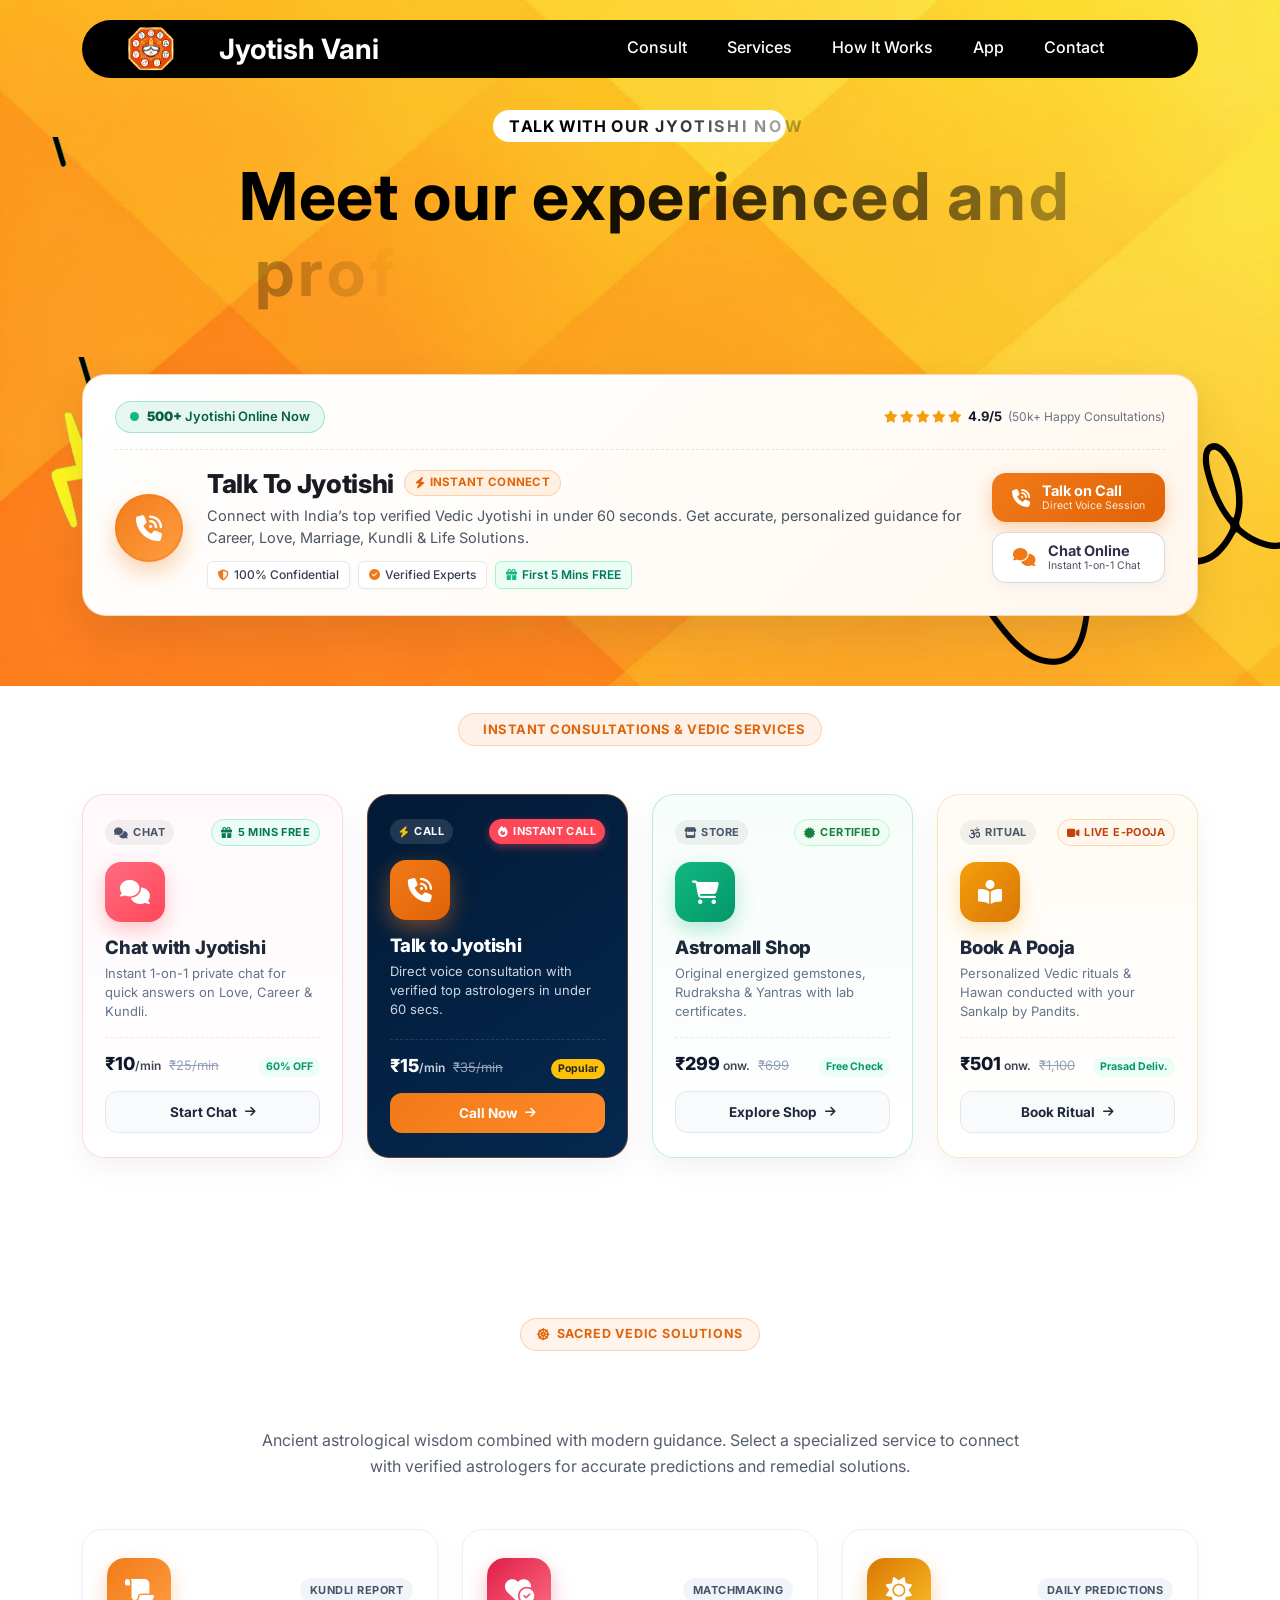
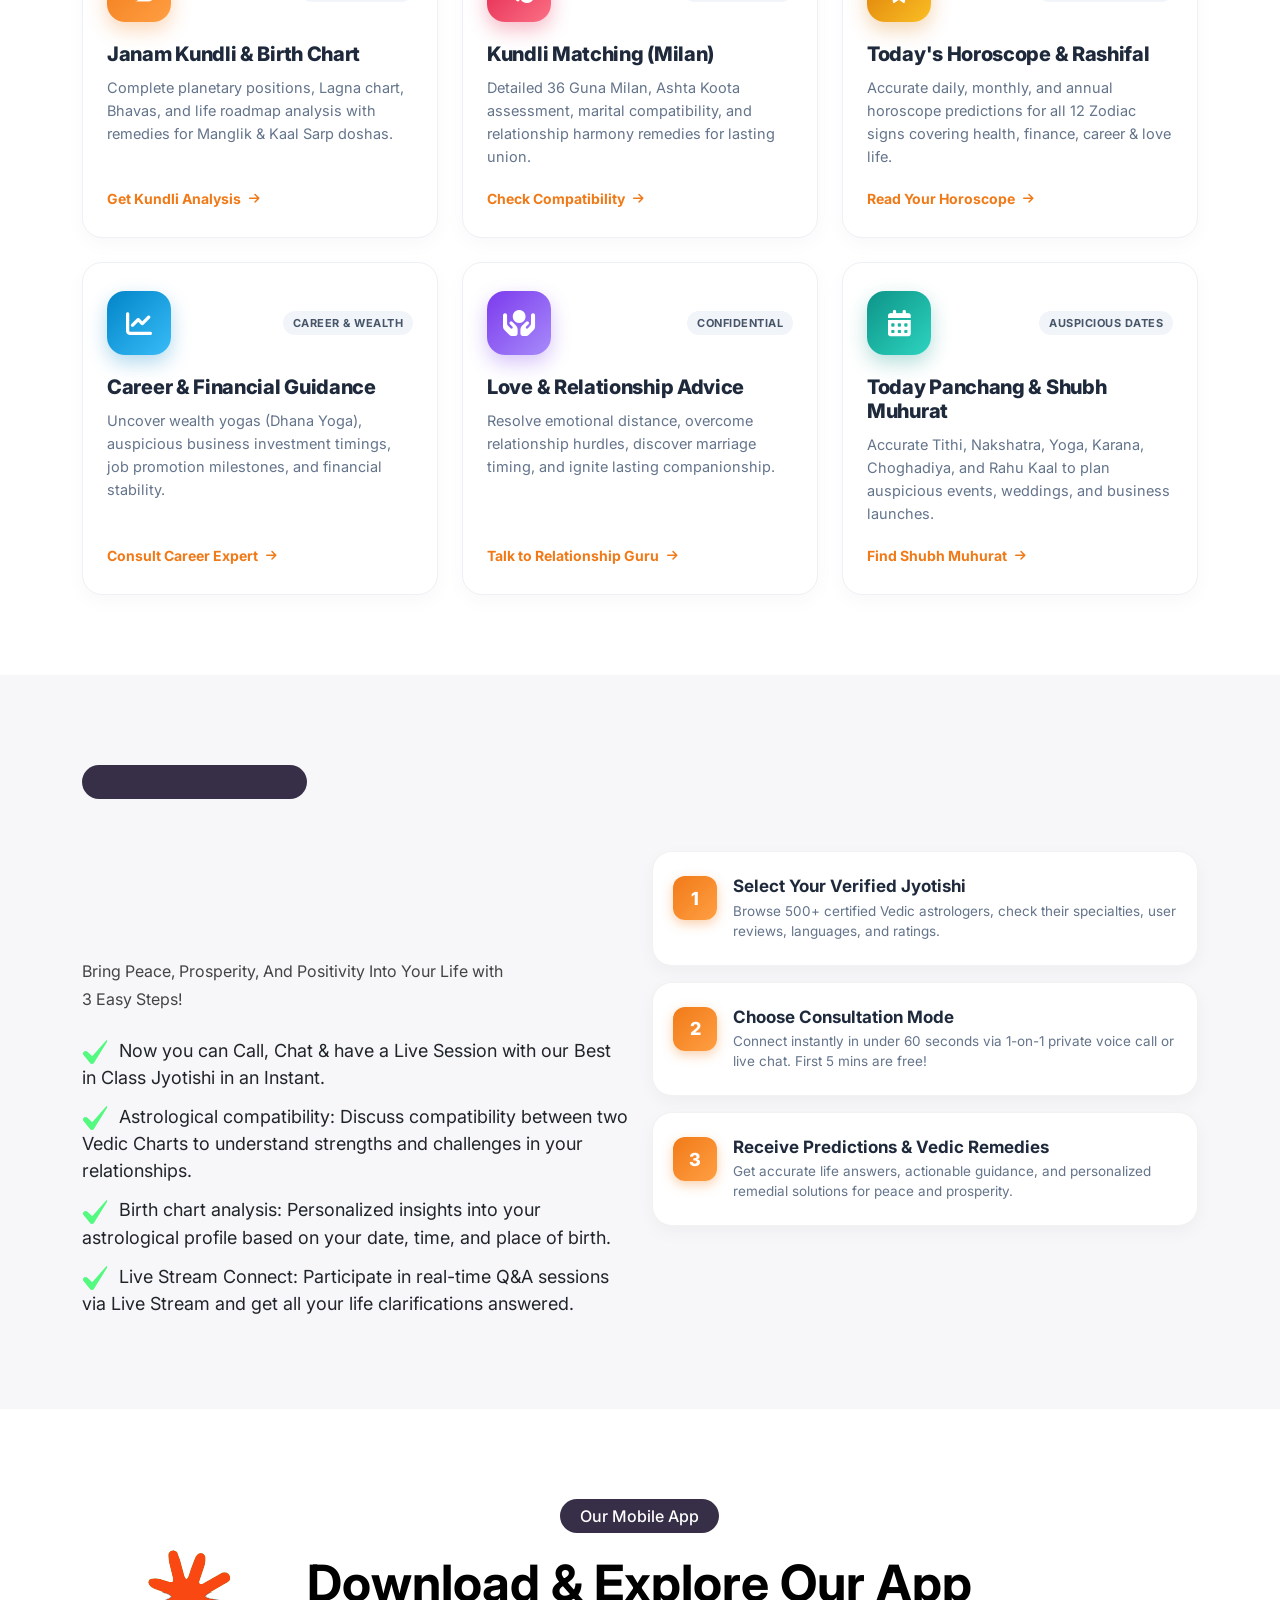
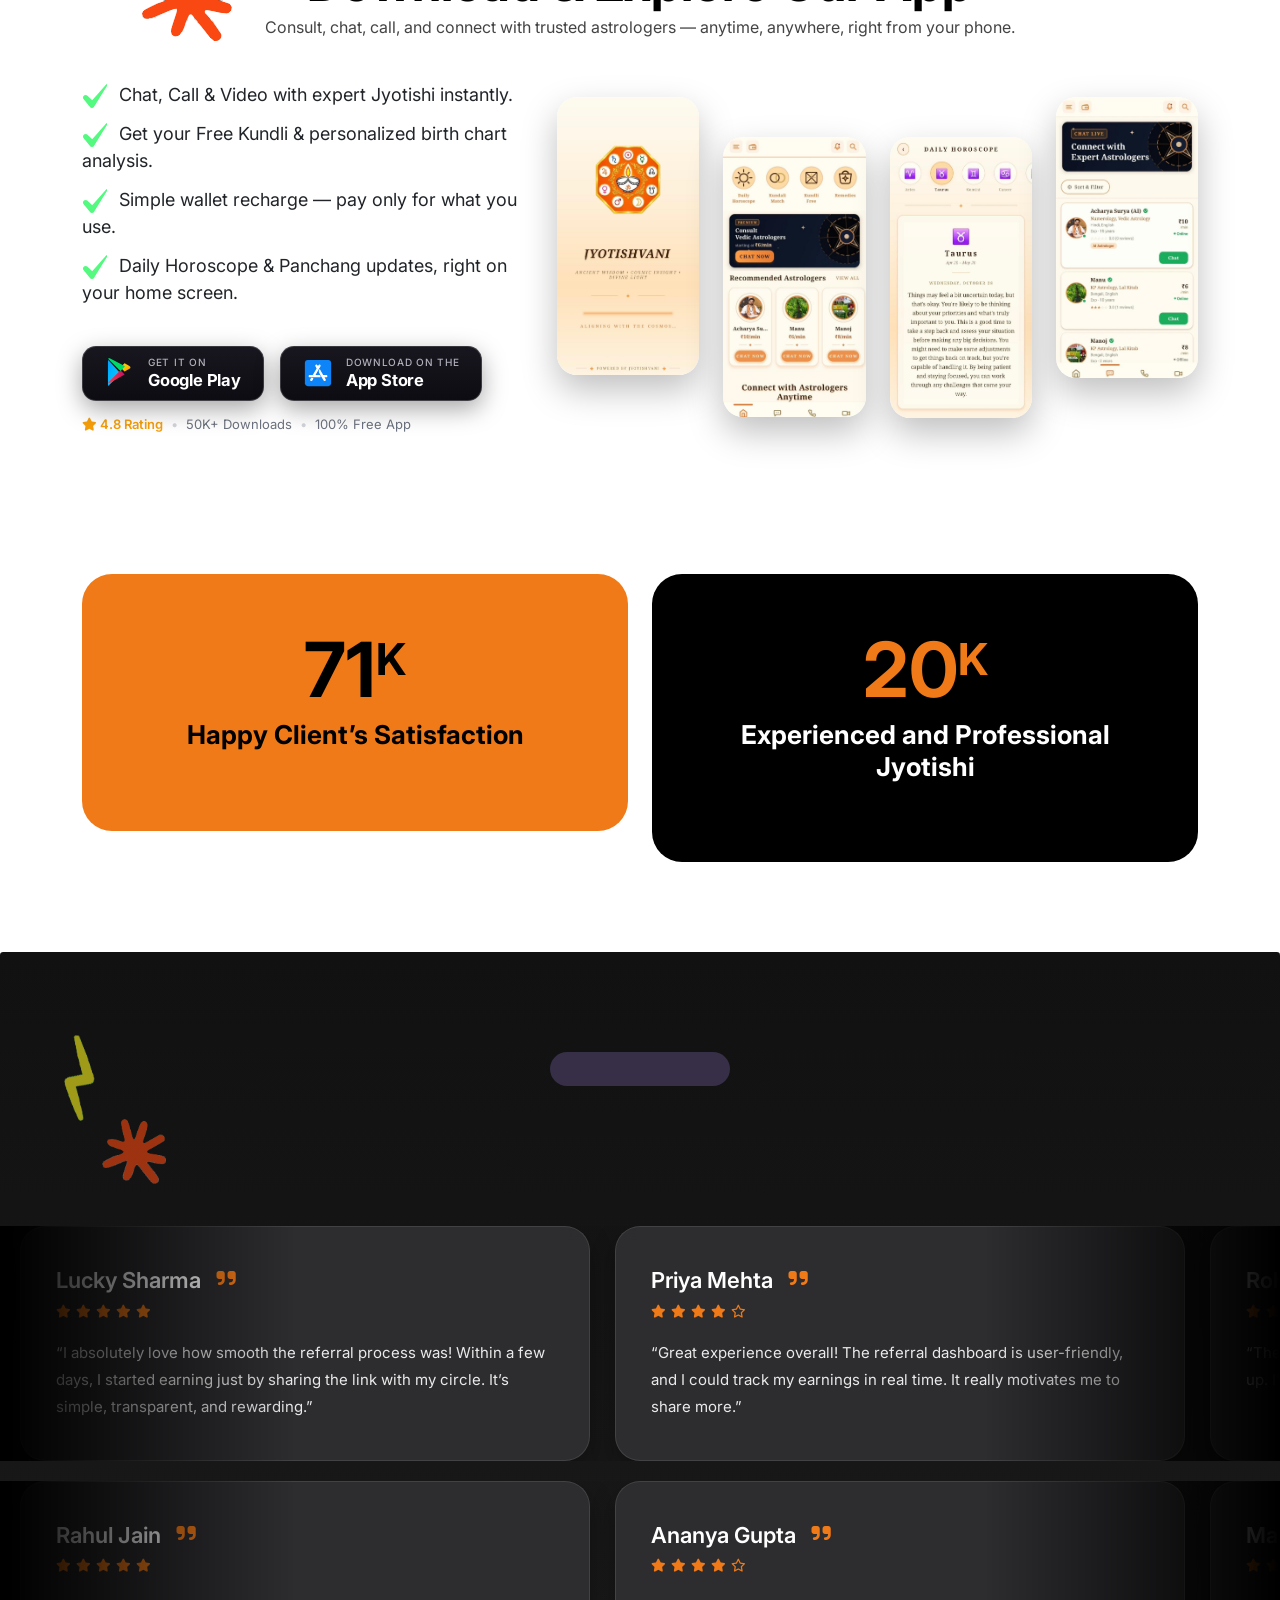
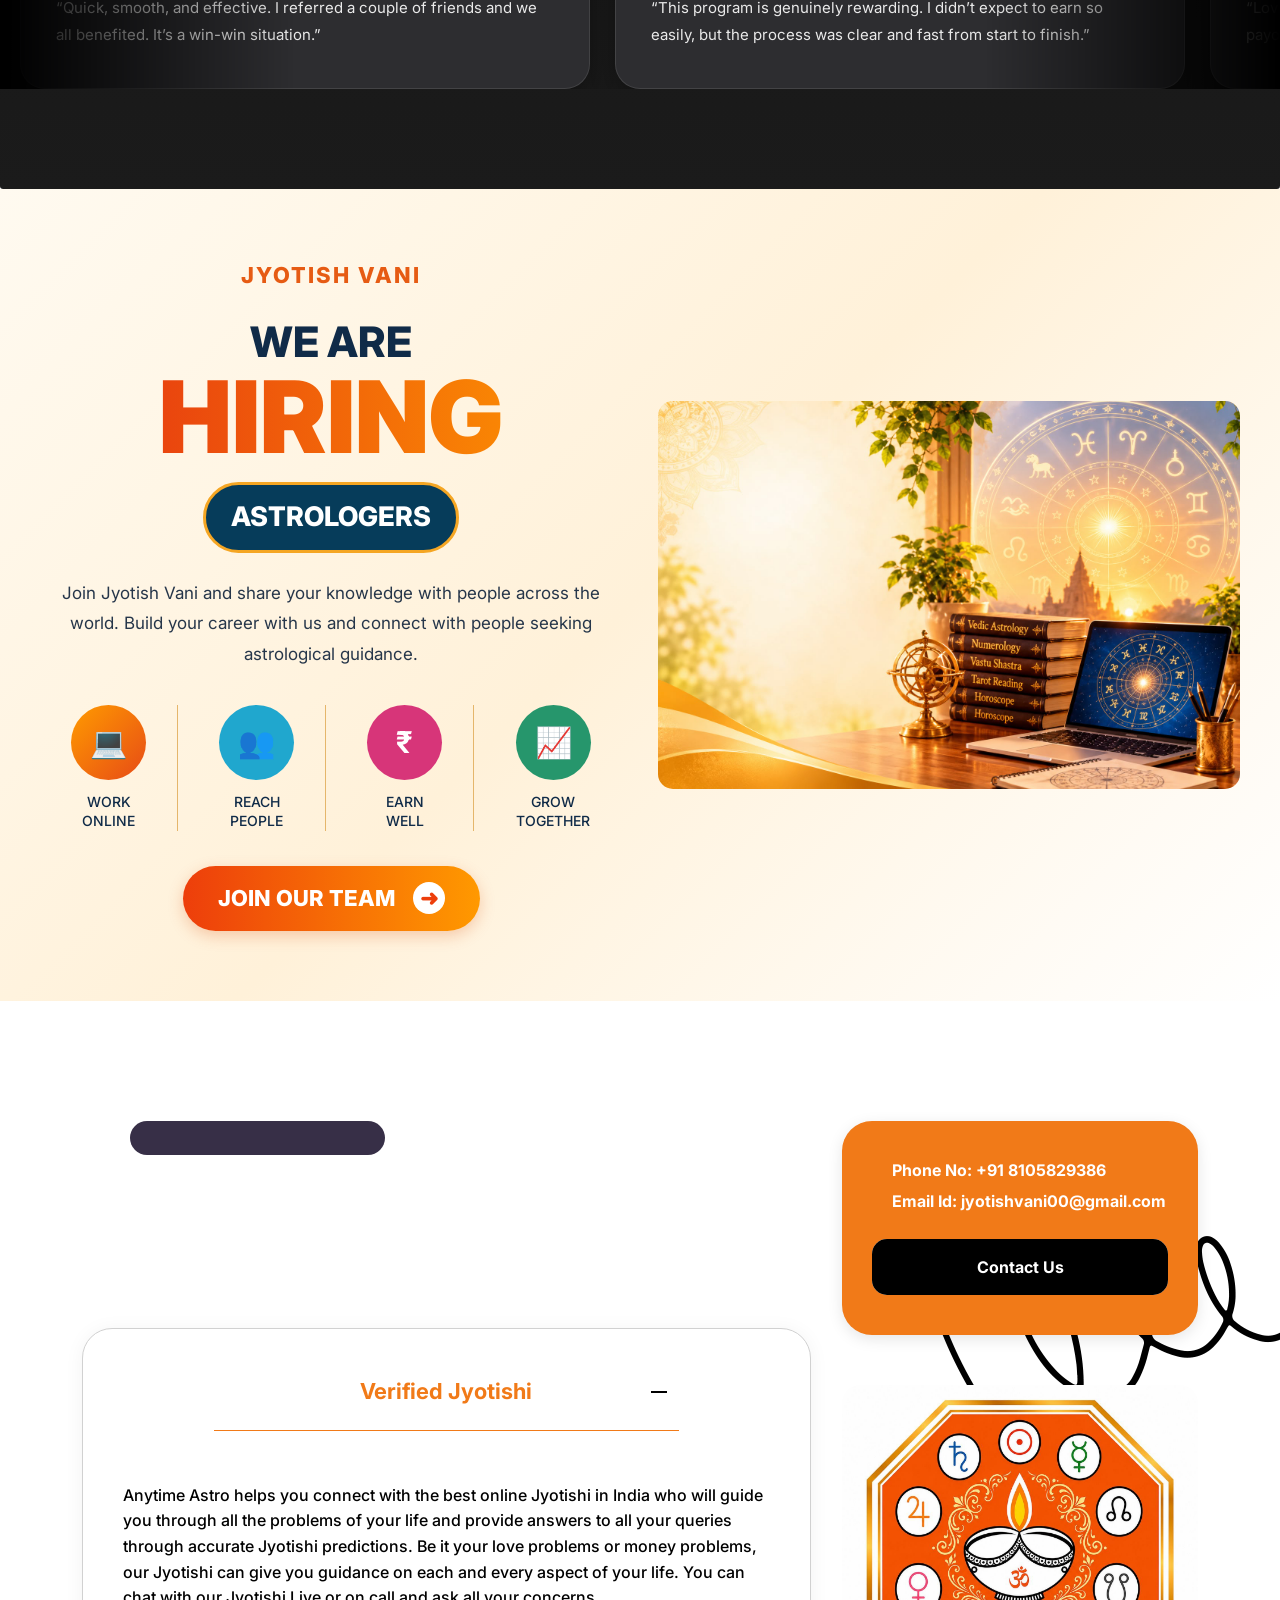
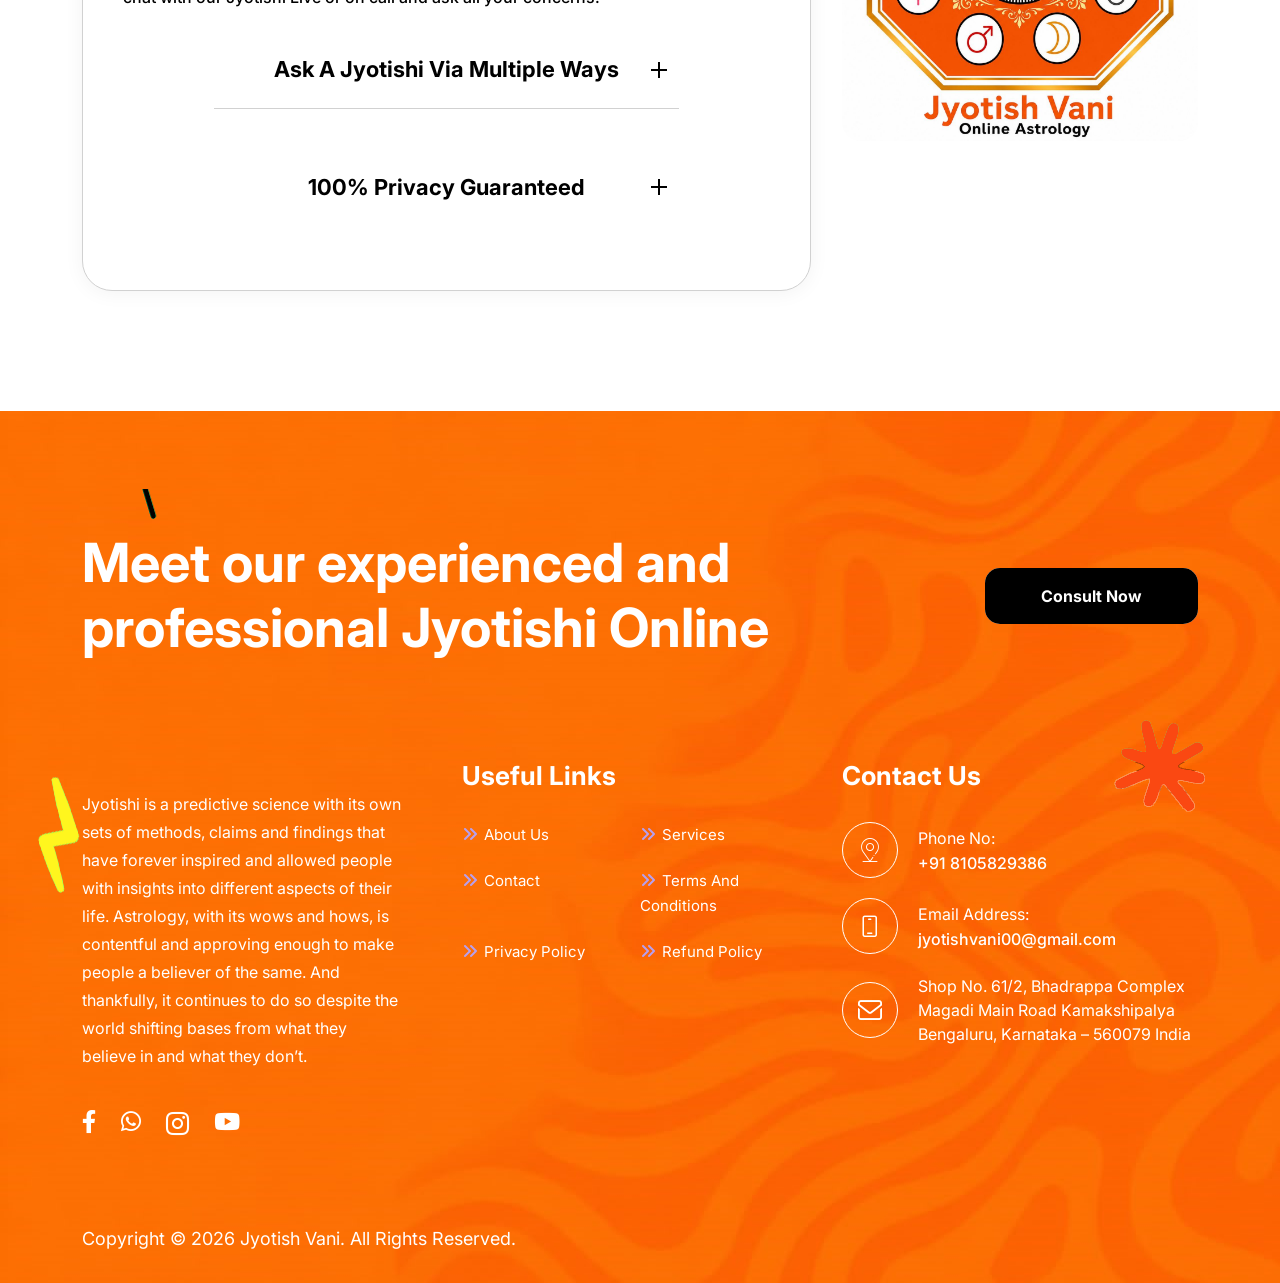
==== commit 579f198d: "link updated" ====
--- a/index.html
+++ b/index.html
@@ -130,14 +130,14 @@
 
                 <!-- High-converting Action Buttons -->
                 <div class="tjc-actions">
-                  <a class="tjc-btn tjc-btn-call" href="/call">
+                  <a class="tjc-btn tjc-btn-call" href="#">
                     <i class="fa-solid fa-phone-volume"></i>
                     <span>
                       <strong>Talk on Call</strong>
                       <small>Direct Voice Session</small>
                     </span>
                   </a>
-                  <a class="tjc-btn tjc-btn-chat" href="/chat">
+                  <a class="tjc-btn tjc-btn-chat" href="#">
                     <i class="fa-solid fa-comments"></i>
                     <span>
                       <strong>Chat Online</strong>
@@ -158,7 +158,7 @@
             <li><img src="assets/img/shaps-3.png" alt="img" /></li>
         </ul>
     </section>
-    <section id="pricing" class="pricing-section-wrap mt-3">
+    <section id="pricing" class="pricing-section-wrap mt-3 mb-0">
         <div class="container">
             <div class="text-center mb-4">
                 <span class="pricing-header-pill"><i class="fa-solid fa-sparkles"></i> Instant Consultations &amp; Vedic Services</span>
@@ -166,7 +166,7 @@
             <div class="row g-4">
                 <!-- Card 1: Chat with Jyotishi -->
                 <div class="col-lg-3 col-md-6 col-12">
-                    <a class="pricing-card-link" href="/chat">
+                    <a class="pricing-card-link" href="#">
                         <div class="consult-card consult-card-chat">
                             <div>
                                 <div class="consult-top-bar">
@@ -196,7 +196,7 @@
 
                 <!-- Card 2: Talk to Jyotishi (Featured / Hot) -->
                 <div class="col-lg-3 col-md-6 col-12">
-                    <a class="pricing-card-link" href="/call">
+                    <a class="pricing-card-link" href="#">
                         <div class="consult-card consult-card-call">
                             <div>
                                 <div class="consult-top-bar">
@@ -226,7 +226,7 @@
 
                 <!-- Card 3: Astromall Shop -->
                 <div class="col-lg-3 col-md-6 col-12">
-                    <a class="pricing-card-link" href="/astromall">
+                    <a class="pricing-card-link" href="#">
                         <div class="consult-card consult-card-mall">
                             <div>
                                 <div class="consult-top-bar">
@@ -256,7 +256,7 @@
 
                 <!-- Card 4: Book A Pooja -->
                 <div class="col-lg-3 col-md-6 col-12">
-                    <a class="pricing-card-link" href="/bookpoja">
+                    <a class="pricing-card-link" href="#">
                         <div class="consult-card consult-card-pooja">
                             <div>
                                 <div class="consult-top-bar">
@@ -308,7 +308,7 @@
                 <h3>Janam Kundli &amp; Birth Chart</h3>
                 <p>Complete planetary positions, Lagna chart, Bhavas, and life roadmap analysis with remedies for Manglik &amp; Kaal Sarp doshas.</p>
               </div>
-              <a href="/call" class="service-card-link">
+              <a href="#" class="service-card-link">
                 <span>Get Kundli Analysis</span>
                 <i class="fa-solid fa-arrow-right"></i>
               </a>
@@ -328,7 +328,7 @@
                 <h3>Kundli Matching (Milan)</h3>
                 <p>Detailed 36 Guna Milan, Ashta Koota assessment, marital compatibility, and relationship harmony remedies for lasting union.</p>
               </div>
-              <a href="/chat" class="service-card-link">
+              <a href="#" class="service-card-link">
                 <span>Check Compatibility</span>
                 <i class="fa-solid fa-arrow-right"></i>
               </a>
@@ -348,7 +348,7 @@
                 <h3>Today's Horoscope &amp; Rashifal</h3>
                 <p>Accurate daily, monthly, and annual horoscope predictions for all 12 Zodiac signs covering health, finance, career &amp; love life.</p>
               </div>
-              <a href="/chat" class="service-card-link">
+              <a href="#" class="service-card-link">
                 <span>Read Your Horoscope</span>
                 <i class="fa-solid fa-arrow-right"></i>
               </a>
@@ -368,7 +368,7 @@
                 <h3>Career &amp; Financial Guidance</h3>
                 <p>Uncover wealth yogas (Dhana Yoga), auspicious business investment timings, job promotion milestones, and financial stability.</p>
               </div>
-              <a href="/call" class="service-card-link">
+              <a href="#" class="service-card-link">
                 <span>Consult Career Expert</span>
                 <i class="fa-solid fa-arrow-right"></i>
               </a>
@@ -388,7 +388,7 @@
                 <h3>Love &amp; Relationship Advice</h3>
                 <p>Resolve emotional distance, overcome relationship hurdles, discover marriage timing, and ignite lasting companionship.</p>
               </div>
-              <a href="/call" class="service-card-link">
+              <a href="#" class="service-card-link">
                 <span>Talk to Relationship Guru</span>
                 <i class="fa-solid fa-arrow-right"></i>
               </a>
@@ -408,7 +408,7 @@
                 <h3>Today Panchang &amp; Shubh Muhurat</h3>
                 <p>Accurate Tithi, Nakshatra, Yoga, Karana, Choghadiya, and Rahu Kaal to plan auspicious events, weddings, and business launches.</p>
               </div>
-              <a href="/chat" class="service-card-link">
+              <a href="#" class="service-card-link">
                 <span>Find Shubh Muhurat</span>
                 <i class="fa-solid fa-arrow-right"></i>
               </a>
@@ -417,12 +417,10 @@
         </div>
       </div>
     </section>
-    <section
-      id="services"
-      class="gap how-it-works"
-      style="background-image: url(assets/img/shaps-bg.png)"
-    >
-      <div class="container">
+    <section id="services"
+      class="gap how-it-works-section-wrap"
+      style="background-image: url(assets/img/shaps-bg.png)">
+      <div class="container ">
         <div class="row align-items-center">
           <div class="col-lg-6">
             <div class="heading two sec-title-animation animation-style2">
@@ -512,7 +510,7 @@
             <!-- Upgraded Google Play & App Store Badges with Authentic Vector Icons -->
             <div class="store-badges">
               <!-- Official Google Play Badge -->
-              <a class="store-badge store-badge-google" href="https://play.google.com/store" target="_blank" rel="noopener" aria-label="Get it on Google Play">
+              <a class="store-badge store-badge-google" href="https://play.google.com/store/apps/details?id=app.jyotishavani.com" target="_blank" rel="noopener" aria-label="Get it on Google Play">
                 <div class="store-badge-icon">
                   <svg class="store-svg play-svg" viewBox="0 0 512 512" xmlns="http://www.w3.org/2000/svg" aria-hidden="true">
                     <defs>
@@ -915,107 +913,68 @@
         </ul>
     </section>
 
-    <div class="gap">
-        <div class="container">
-            <div class="heading sec-title-animation animation-style2">
-                <!-- <img alt="img" src="assets/img/heading-img.png"> -->
-                <h5 class="title-animation">As Seen On</h5>
-            </div>
-            <div class="marquee mt-4">
-                <div class="marquee-icon">
-                    <div class="marquee-content">
-                        <div class="marquee-item">
-                            <img src="assets/img/sponsor-img-1.png" alt="img" />
-                        </div>
-                        <div class="marquee-item">
-                            <img src="assets/img/sponsor-img-2.png" alt="img" />
-                        </div>
-                        <div class="marquee-item">
-                            <img src="assets/img/sponsor-img-3.png" alt="img" />
-                        </div>
-                        <div class="marquee-item">
-                            <img src="assets/img/sponsor-img-4.png" alt="img" />
-                        </div>
-                        <div class="marquee-item">
-                            <img src="assets/img/sponsor-img-5.png" alt="img" />
-                        </div>
-                        <div class="marquee-item">
-                            <img src="assets/img/sponsor-img-6.png" alt="img" />
-                        </div>
-                        <div class="marquee-item">
-                            <img src="assets/img/sponsor-img-7.png" alt="img" />
-                        </div>
-                    </div>
-                    <div class="marquee-content">
-                        <div class="marquee-item">
-                            <img src="assets/img/sponsor-img-1.png" alt="img" />
-                        </div>
-                        <div class="marquee-item">
-                            <img src="assets/img/sponsor-img-2.png" alt="img" />
-                        </div>
-                        <div class="marquee-item">
-                            <img src="assets/img/sponsor-img-3.png" alt="img" />
-                        </div>
-                        <div class="marquee-item">
-                            <img src="assets/img/sponsor-img-4.png" alt="img" />
-                        </div>
-                        <div class="marquee-item">
-                            <img src="assets/img/sponsor-img-5.png" alt="img" />
-                        </div>
-                        <div class="marquee-item">
-                            <img src="assets/img/sponsor-img-6.png" alt="img" />
-                        </div>
-                        <div class="marquee-item">
-                            <img src="assets/img/sponsor-img-7.png" alt="img" />
-                        </div>
-                    </div>
-                </div>
-            </div>
-            <!-- <div class="marquee-text">
-      <p>Join a growing group of satisfied customers who have made the switch.</p>
-    </div> -->
-        </div>
+
+<section class="hiring-section">
+  <div class="hiring-container">
+
+    <div class="hiring-content">
+      <span class="brand-name">JYOTISH VANI</span>
+      <h2>WE ARE</h2>
+      <h1>HIRING</h1>
+
+      <div class="hiring-label">
+        ASTROLOGERS
+      </div>
+
+      <p class="hiring-description">
+        Join Jyotish Vani and share your knowledge
+        with people across the world.
+        Build your career with us and connect
+        with people seeking astrological guidance.
+      </p>
+
+      <div class="hiring-benefits">
+
+        <div class="benefit">
+          <span>💻</span>
+          <h4>WORK<br>ONLINE</h4>
+        </div>
+
+        <div class="benefit">
+          <span>👥</span>
+          <h4>REACH<br>PEOPLE</h4>
+        </div>
+
+        <div class="benefit">
+          <span>₹</span>
+          <h4>EARN<br>WELL</h4>
+        </div>
+
+        <div class="benefit">
+          <span>📈</span>
+          <h4>GROW<br>TOGETHER</h4>
+        </div>
+
+      </div>
+
+      <a
+        href="https://play.google.com/store/apps/details?id=app.jyotishavaniastrologers.com"
+        target="_blank"
+        rel="noopener noreferrer"
+        class="join-btn">
+
+        JOIN OUR TEAM
+        <span>➜</span>
+
+      </a>
+
     </div>
-    <hr />
-
-    <section class="hiring-section rounded-1">
-  <div class="hiring-content">
-
-    <p class="hiring-tag">JOIN OUR TEAM</p>
-
-    <h2>We Are Hiring Astrologers!</h2>
-
-    <p class="hiring-description">
-      Are you passionate about astrology and helping
-      people find clarity in their lives? We are looking
-      for talented and experienced astrologers to join
-      our growing team.
-    </p>
-
-    <div class="hiring-benefits">
-      <div class="benefit">
-         <span>✦</span>Flexible Working Hours
-      </div>
-
-      <div class="benefit">
-        <span>✦</span> Exciting Opportunities
-      </div>
-
-      <div class="benefit">
-        <span>✦</span> Grow Your Career
-      </div>
+
+    <div class="hiring-image">
+      <img
+        src="assets/img/hiring astologers.jpeg"
+        alt="Jyotish Vani Hiring Astrologers">
     </div>
-
-    <p class="hiring-note">
-      Whether you specialize in Vedic astrology,
-      horoscope reading, or numerology, we would
-      love to hear from you!
-    </p>
-
-    <a href="#"
-       class="apply-btn">
-      Apply Now →
-    </a>
 
   </div>
 </section>
--- a/assets/css/style.css
+++ b/assets/css/style.css
@@ -1028,108 +1028,202 @@
     font-size: 18px;
 }
 
-
-
-/* Hiring Section */
+/* 10. Hiring Section */
 .hiring-section {
+  padding: 70px 20px;
   background: linear-gradient(
     135deg,
-    #96a0e2,
-    #bb5f2a,
-    #f06d15
+    #fffaf0,
+    #fff1d9,
+    #ffffff
   );
-  padding: 80px 20px;
+  overflow: hidden;
+}
+
+.hiring-container {
+  max-width: 1200px;
+  margin: auto;
+  display: flex;
+  align-items: center;
+  justify-content: space-between;
+  gap: 35px;
+}
+
+.hiring-content {
+  flex: 1;
   text-align: center;
-  color: #ffffff;
-}
-
-/* Content Container */
-.hiring-content {
-  max-width: 800px;
-  margin: 0 auto;
-}
-
-/* Small Heading */
-.hiring-tag {
-  color: #f5d58a;
-  font-size: 13px;
-  font-weight: bold;
-  letter-spacing: 3px;
-  margin-bottom: 15px;
-}
-
-/* Main Heading */
+}
+
+.brand-name {
+  color: #e65b13;
+  font-size: 22px;
+  font-weight: 800;
+  letter-spacing: 2px;
+}
+
 .hiring-content h2 {
-  font-size: 38px;
-  color: #f5d58a;
-  margin-bottom: 20px;
-}
-
-/* Description */
+  color: #102b48;
+  font-size: 42px;
+  margin: 25px 0 0;
+  font-weight: 800;
+}
+
+.hiring-content h1 {
+  font-size: clamp(65px, 9vw, 100px);
+  font-weight: 900;
+  line-height: 1;
+  margin: 0;
+  background: linear-gradient(
+    90deg,
+    #e42e12,
+    #ff9c00
+  );
+  -webkit-background-clip: text;
+  -webkit-text-fill-color: transparent;
+}
+
+.hiring-label {
+  background: #063c5a;
+  color: #fff;
+  padding: 12px 25px;
+  border: 3px solid #f5a623;
+  border-radius: 40px;
+  font-size: 27px;
+  font-weight: 800;
+  display: inline-block;
+  margin-top: 15px;
+}
+
 .hiring-description {
   font-size: 17px;
   line-height: 1.8;
-  color: #e0e2ef;
-  margin-bottom: 30px;
-}
-
-/* Benefits */
+  color: #26364a;
+  margin: 25px 0;
+}
+
 .hiring-benefits {
+  display: grid;
+  grid-template-columns: repeat(4, 1fr);
+  gap: 10px;
+  margin: 35px 0;
+}
+
+.benefit {
+  text-align: center;
+  border-right: 1px solid #e5b66b;
+}
+
+.benefit:last-child {
+  border: none;
+}
+
+.benefit span {
+  width: 75px;
+  height: 75px;
   display: flex;
+  align-items: center;
   justify-content: center;
-  flex-wrap: wrap;
-  gap: 15px;
-  margin-bottom: 25px;
-}
-
-.benefit {
-  background: rgba(255, 255, 255, 0.08);
-  border: 1px solid rgba(245, 213, 138, 0.35);
-  padding: 12px 18px;
-  border-radius: 8px;
+  margin: auto;
+  border-radius: 50%;
+  background: linear-gradient(
+    135deg,
+    #ff9b00,
+    #e74b16
+  );
+  color: white;
+  font-size: 30px;
+  font-weight: bold;
+}
+
+.benefit:nth-child(2) span {
+  background: #20a7ce;
+}
+
+.benefit:nth-child(3) span {
+  background: #d73579;
+}
+
+.benefit:nth-child(4) span {
+  background: #26966c;
+}
+
+.benefit h4 {
   font-size: 14px;
-}
-
-.benefit span {
-  color: #f5d58a;
-  margin-right: 6px;
-}
-
-/* Final Text */
-.hiring-note {
-  color: #c7c9d8;
-  font-size: 15px;
-  line-height: 1.8;
-  margin-bottom: 30px;
-}
-
-/* Apply Button */
-.apply-btn {
-  display: inline-block;
-  background-color: #f5d58a;
-  color: #17182a;
-  padding: 14px 32px;
+  color: #102b48;
+  margin-top: 12px;
+  line-height: 1.4;
+}
+
+.join-btn {
+  display: inline-flex;
+  align-items: center;
+  justify-content: center;
+  gap: 18px;
+  padding: 16px 35px;
+  border-radius: 50px;
+  background: linear-gradient(
+    90deg,
+    #ed3e0b,
+    #ff9900
+  );
+  color: #fff;
   text-decoration: none;
-  font-size: 16px;
-  font-weight: bold;
-  border-radius: 6px;
-  transition: transform 0.3s ease,
-              background-color 0.3s ease;
-}
-
-.apply-btn:hover {
-  background-color: #ffe6a6;
-  transform: translateY(-3px);
-}
-
-/* Mobile Responsive */
-@media (max-width: 600px) {
+  font-size: 22px;
+  font-weight: 800;
+  box-shadow: 0 5px 15px rgba(220, 80, 10, 0.25);
+  transition: 0.3s ease;
+}
+
+.join-btn:hover {
+  transform: translateY(-4px);
+  color: white;
+  box-shadow: 0 8px 20px rgba(220, 80, 10, 0.35);
+}
+
+.join-btn span {
+  background: white;
+  color: #ed3e0b;
+  border-radius: 50%;
+  width: 32px;
+  height: 32px;
+  display: flex;
+  align-items: center;
+  justify-content: center;
+}
+
+.hiring-image {
+  flex: 1;
+}
+
+.hiring-image img {
+  width: 100%;
+  height: auto;
+  display: block;
+  border-radius: 15px;
+}
+
+/* Mobile responsive */
+
+@media (max-width: 768px) {
+
   .hiring-section {
-    padding: 55px 18px;
+    padding: 40px 15px;
   }
 
+  .hiring-container {
+    flex-direction: column;
+  }
+
   .hiring-content h2 {
-    font-size: 28px;
+    font-size: 30px;
+  }
+
+  .hiring-content h1 {
+    font-size: 65px;
+  }
+
+  .hiring-label {
+    font-size: 20px;
   }
 
   .hiring-description {
@@ -1137,8 +1231,26 @@
   }
 
   .hiring-benefits {
-    flex-direction: column;
-    align-items: stretch;
+    grid-template-columns: repeat(2, 1fr);
+    row-gap: 25px;
+  }
+
+  .benefit:nth-child(2) {
+    border-right: none;
+  }
+
+  .benefit span {
+    width: 65px;
+    height: 65px;
+  }
+
+  .join-btn {
+    font-size: 17px;
+    padding: 13px 25px;
+  }
+
+  .hiring-image {
+    width: 100%;
   }
 }
 
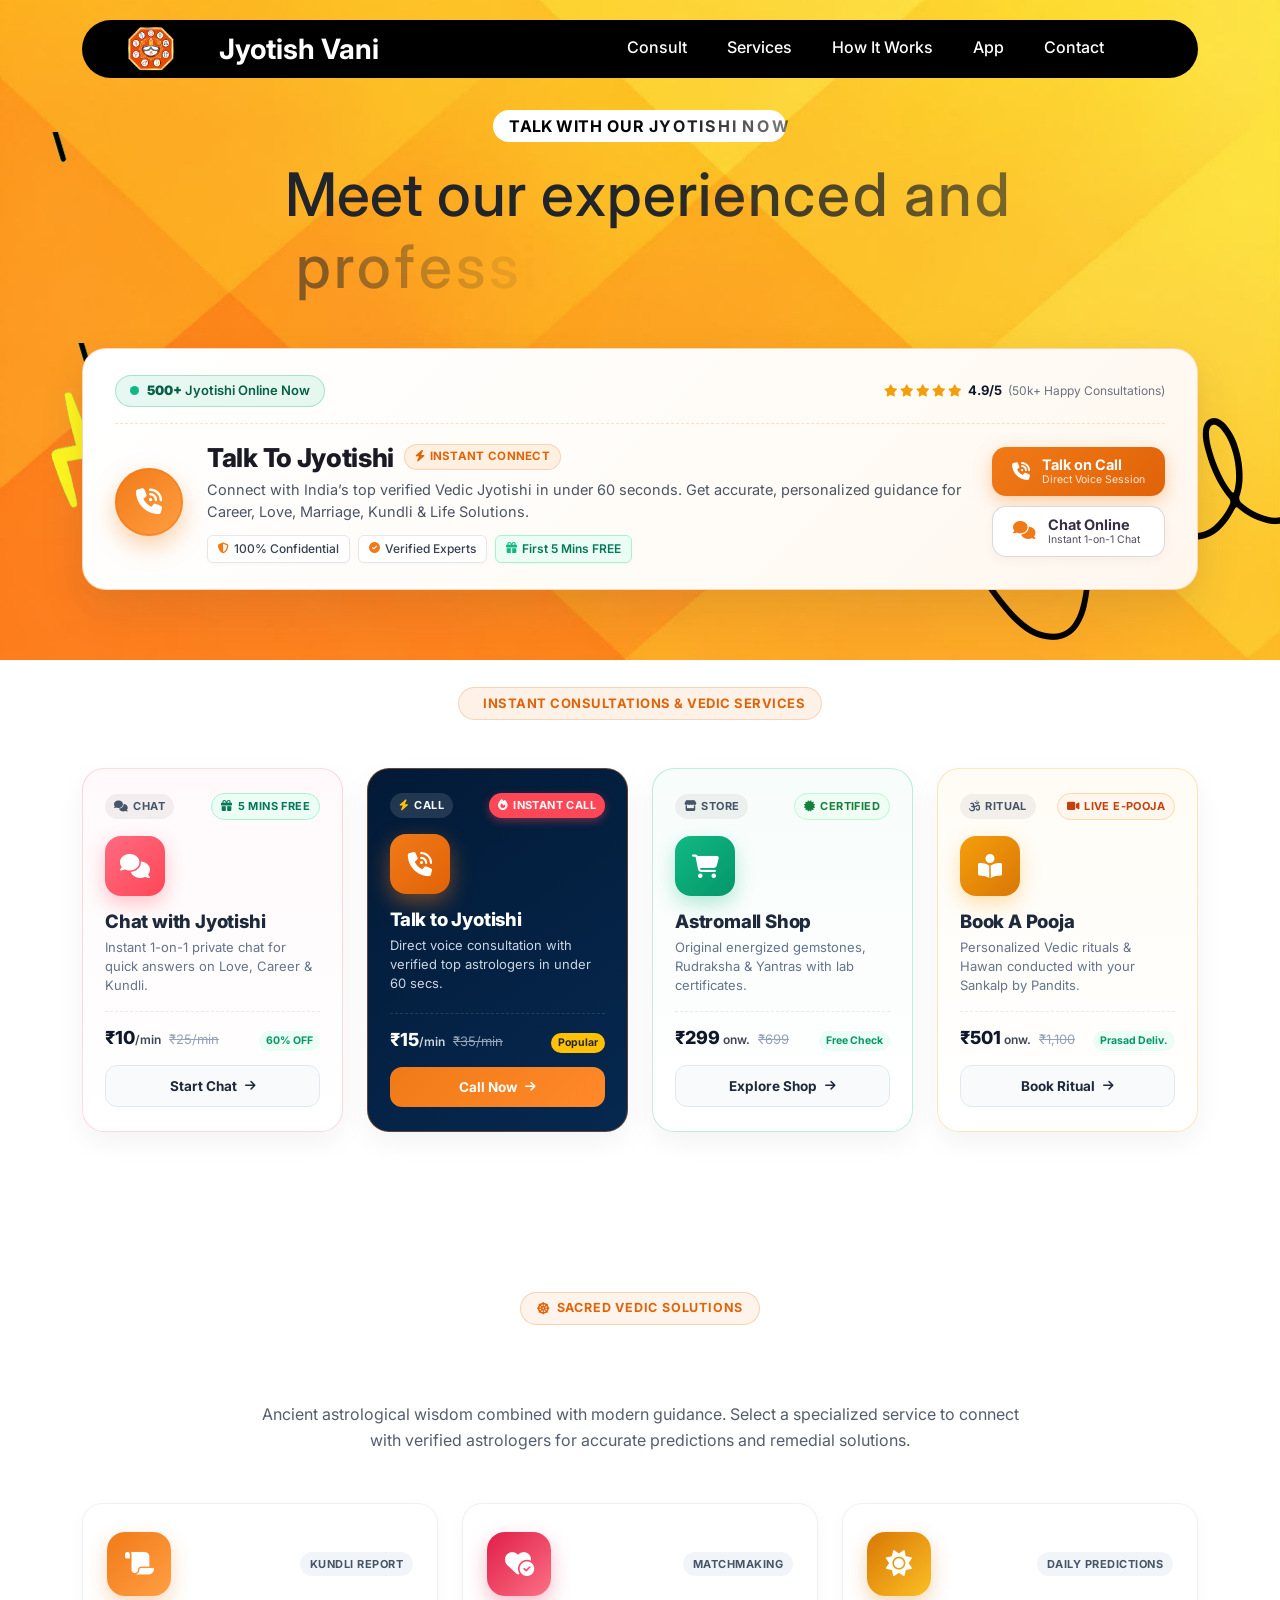
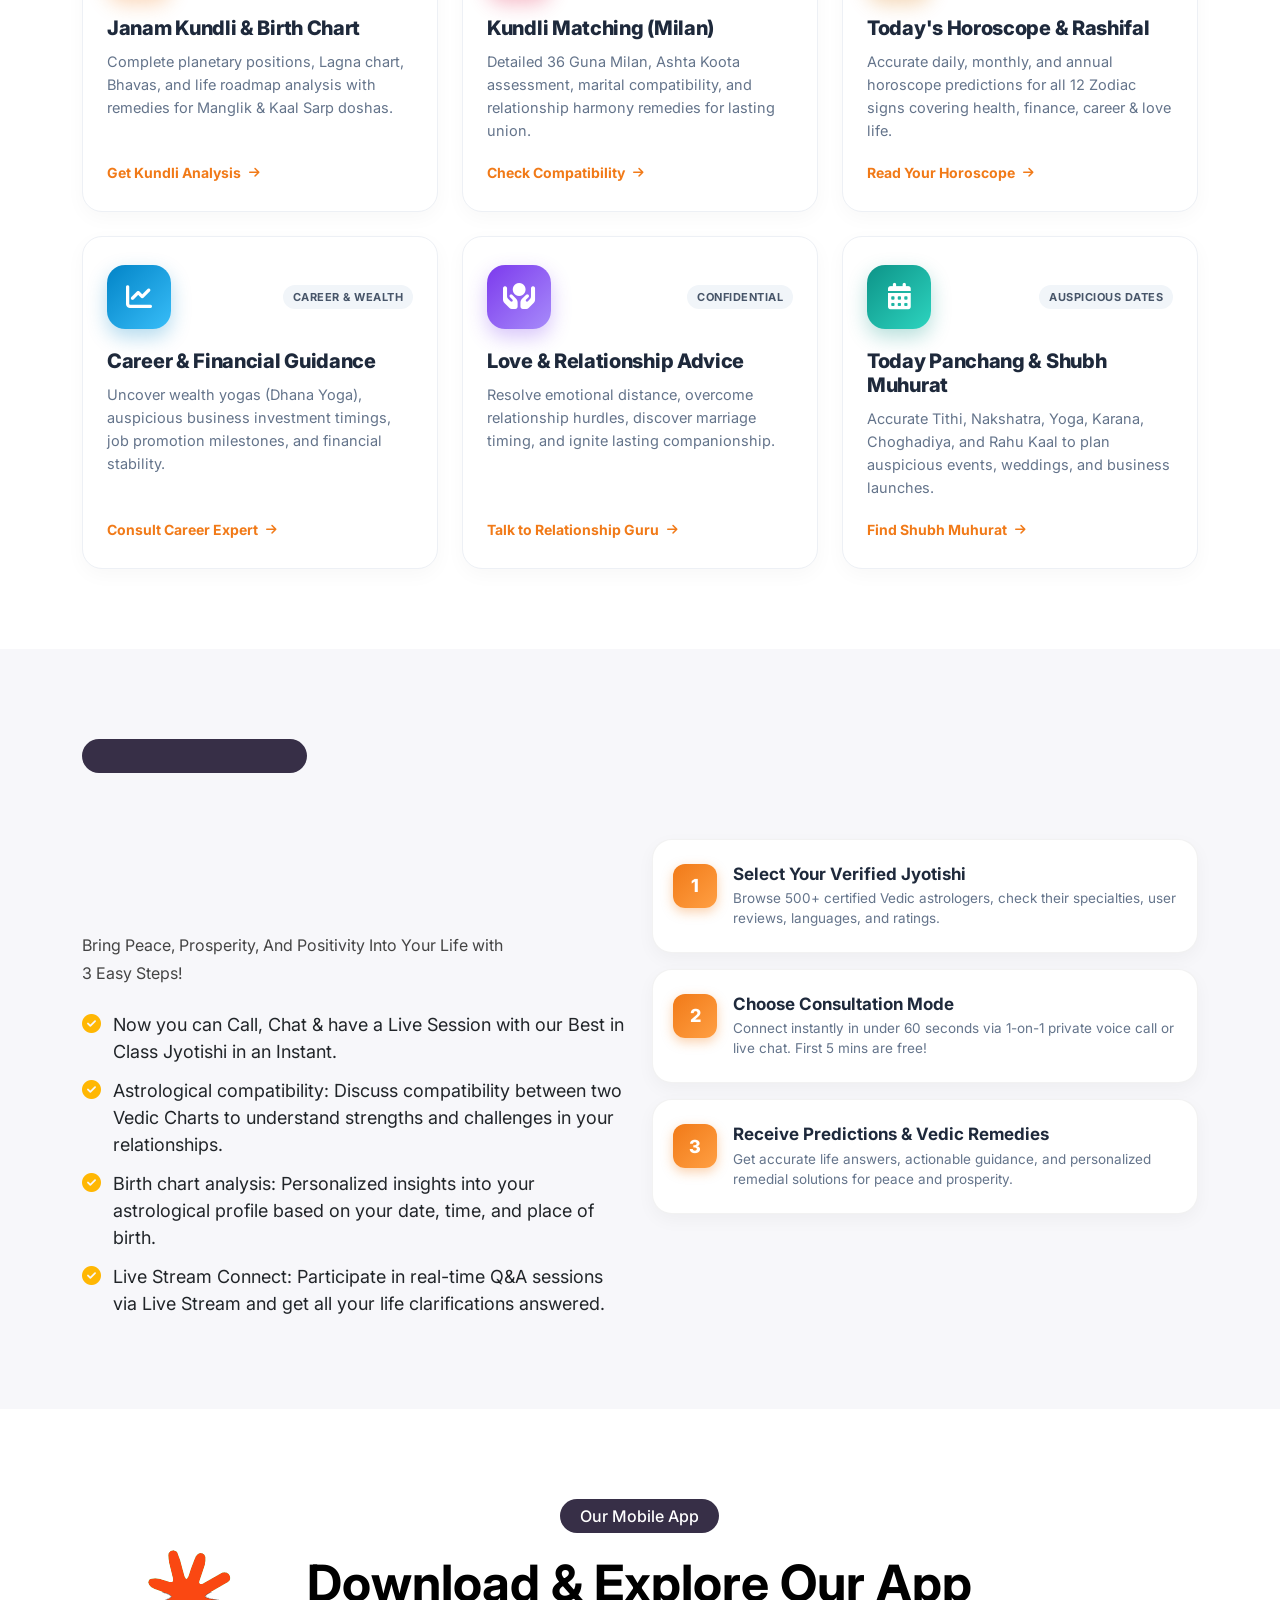
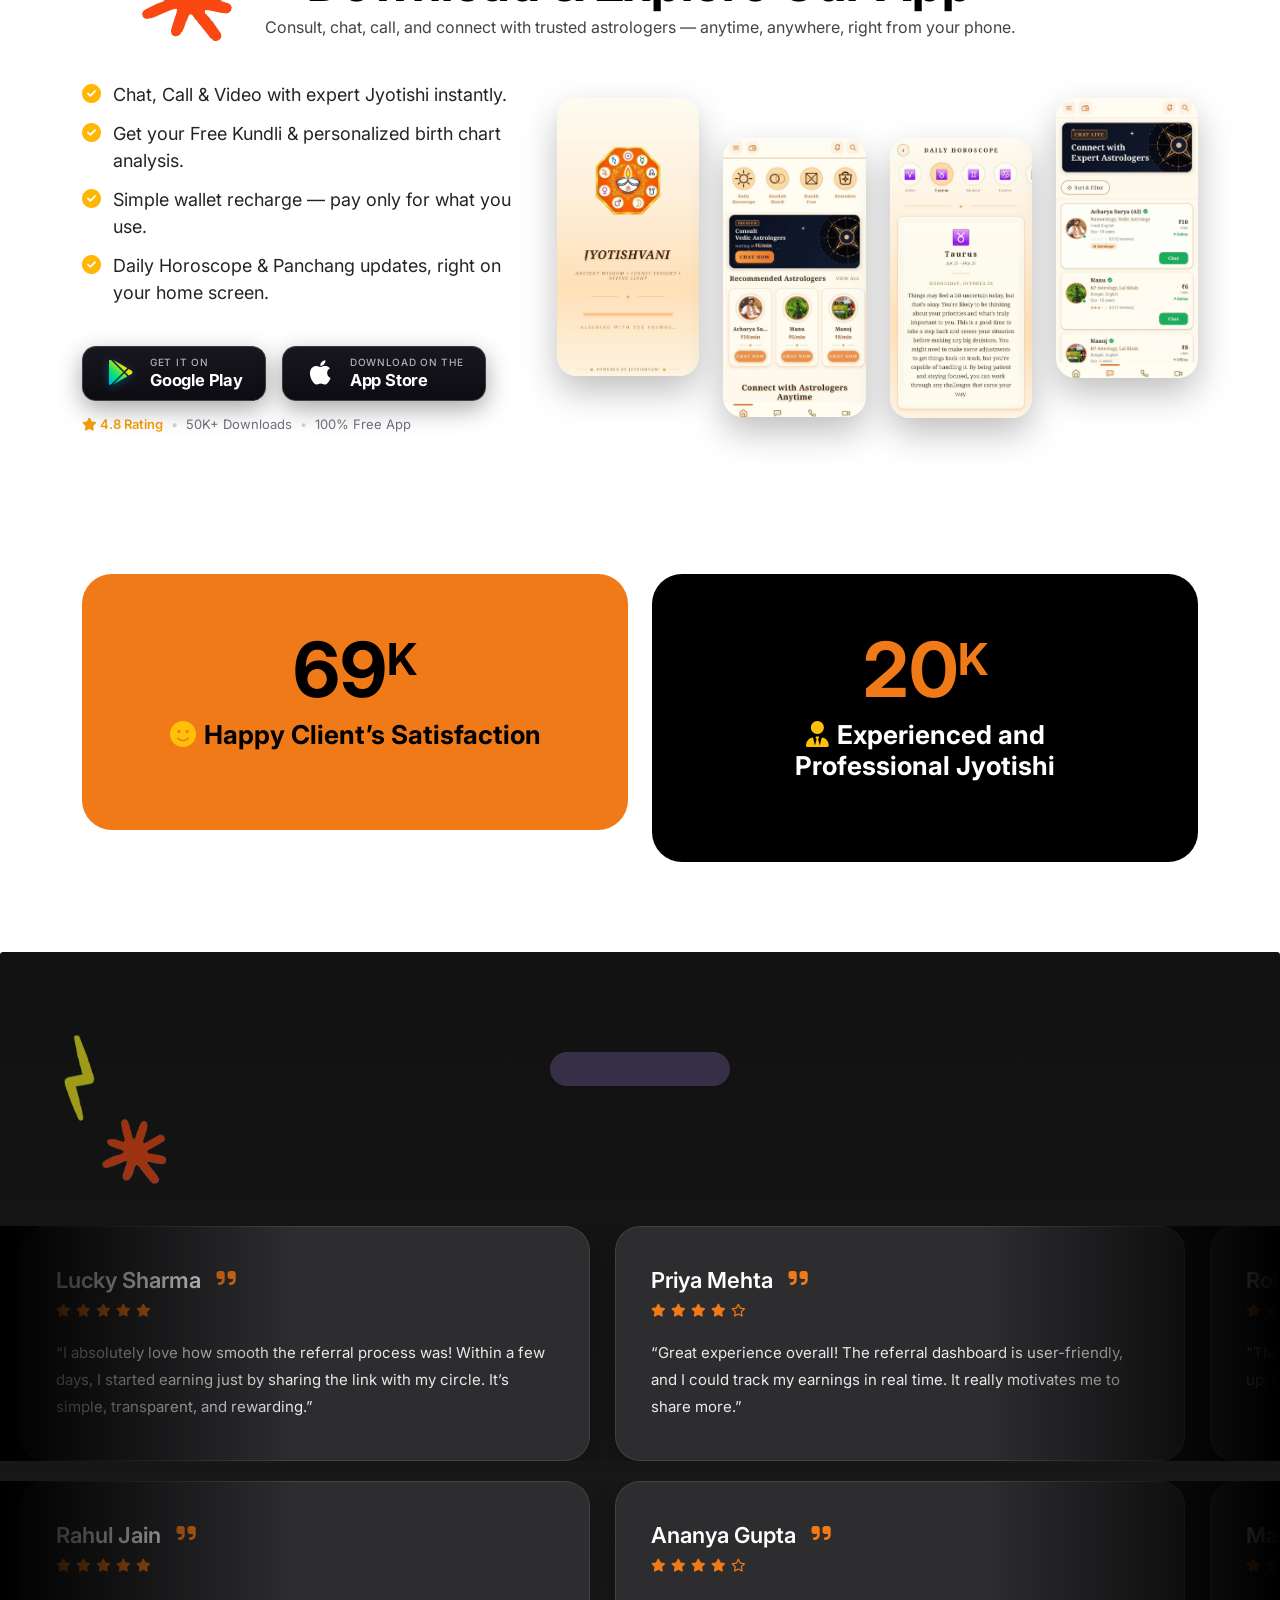
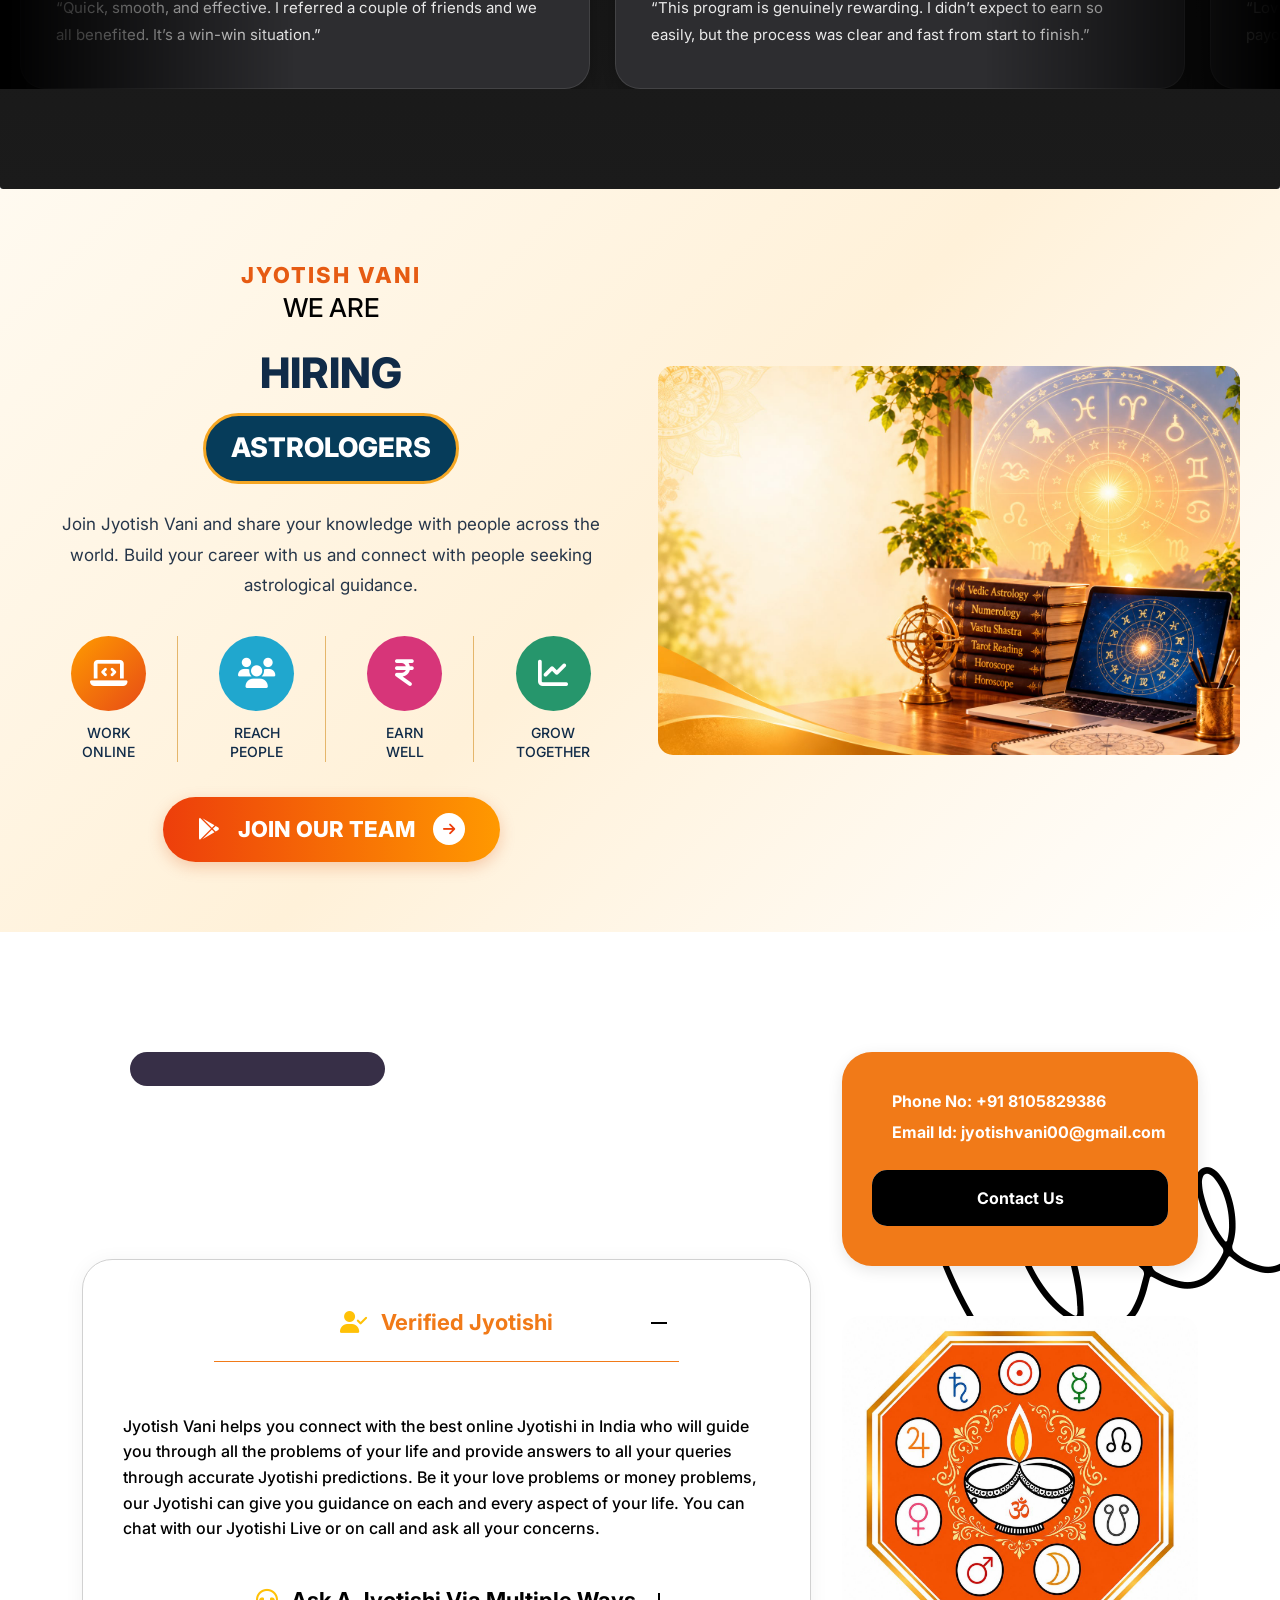
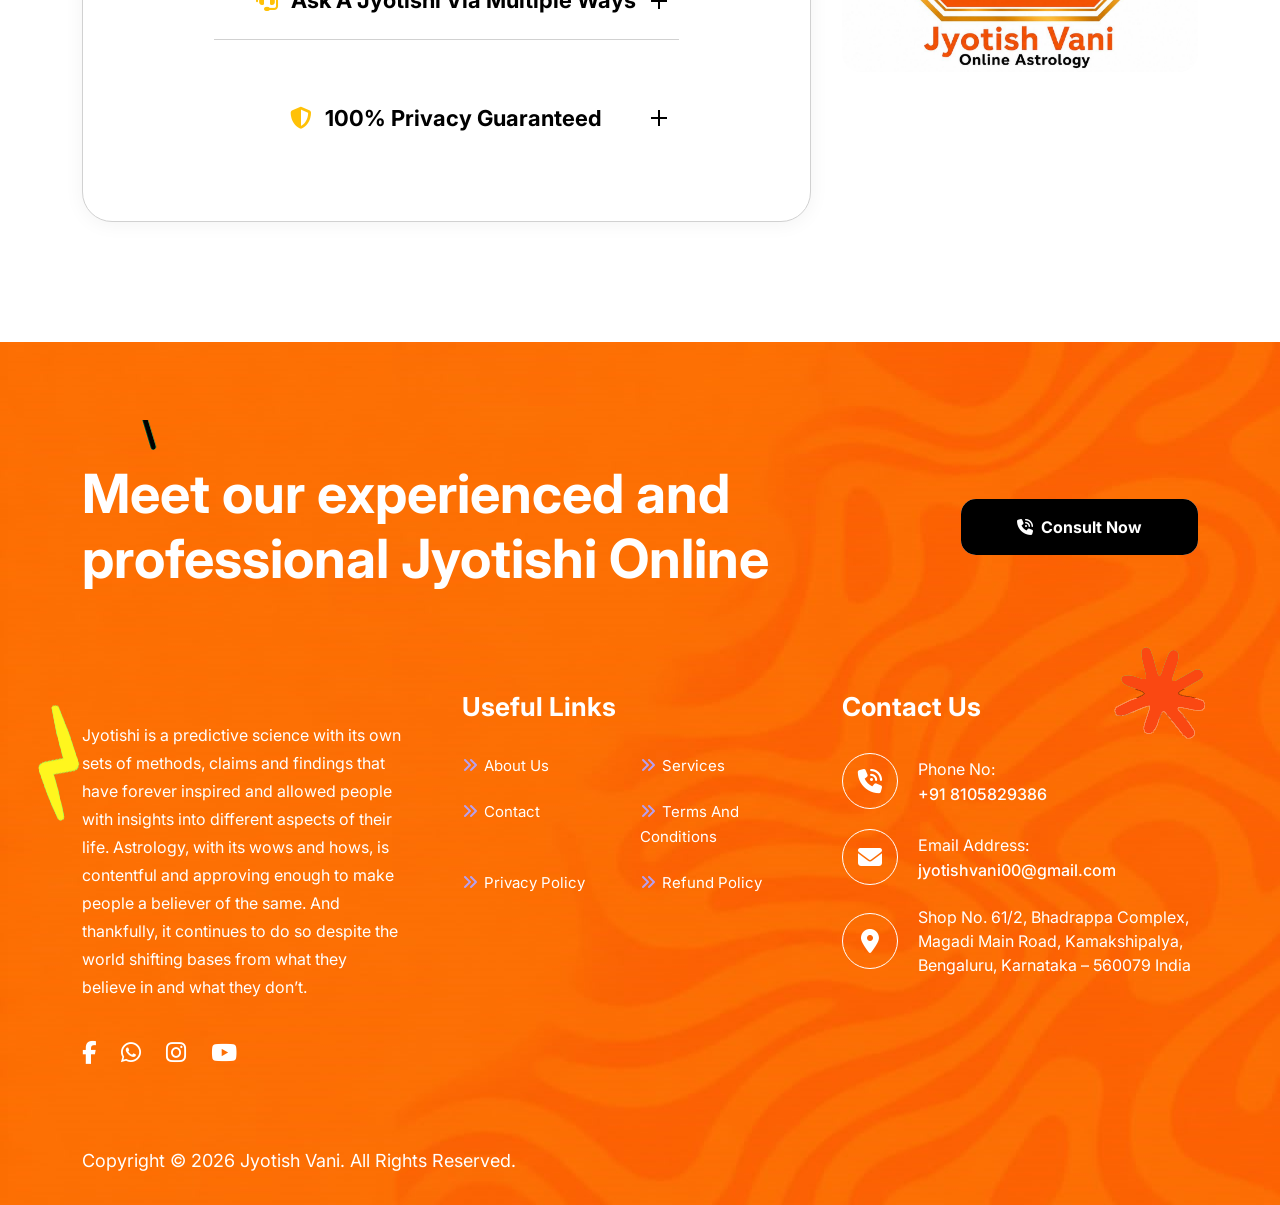
==== commit 37e9aaa7: "adding keywords" ====
--- a/index.html
+++ b/index.html
@@ -1,10 +1,140 @@
 <!DOCTYPE html>
-<html lang="zxx">
+<html lang="en">
 
 <head>
     <meta charset="utf-8" />
     <meta name="viewport" content="width=device-width, initial-scale=1.0" />
-    <title>Jyotish Vani</title>
+    <title>Jyotish Vani - Talk to Best Online Astrologers &amp; Vedic Jyotishi Consultation</title>
+
+    <!-- Primary SEO Meta Tags -->
+    <meta name="title" content="Jyotish Vani - Talk to Best Online Astrologers &amp; Vedic Jyotishi Consultation" />
+    <meta name="description" content="Connect with India's best verified Vedic Astrologers and Jyotishi online at Jyotish Vani. Instant 24x7 1-on-1 voice call &amp; chat consultation for Kundli, love, career, marriage predictions, and personalized remedies. First 5 mins FREE offer!" />
+    <meta name="keywords" content="Jyotish Vani, online jyotishi, talk to astrologer, chat with astrologer, best astrologer in India, vedic astrology, online kundli, free janam kundli, kundli matching, horoscope today, daily rashifal, aaj ka rashifal, panchang, tarot reading, career astrology, love marriage astrology, puja booking, astrology remedies, astrologers online, astrology consultation, astrotalk alternative, live astrology consultation" />
+    <meta name="author" content="Jyotish Vani" />
+    <meta name="publisher" content="Jyotish Vani" />
+    <meta name="robots" content="index, follow, max-image-preview:large, max-snippet:-1, max-video-preview:-1" />
+    <meta name="googlebot" content="index, follow" />
+    <meta name="theme-color" content="#ffb703" />
+    <meta name="format-detection" content="telephone=yes" />
+
+    <!-- Canonical URL -->
+    <link rel="canonical" href="https://jyotishavani.com/" />
+
+    <!-- Open Graph / Facebook
+    <meta property="og:type" content="website" />
+    <meta property="og:url" content="https://jyotishavani.com/" />
+    <meta property="og:title" content="Jyotish Vani - Talk to Best Online Astrologers &amp; Vedic Jyotishi" />
+    <meta property="og:description" content="Connect with India's top verified Vedic Jyotishi in under 60 seconds. Instant call &amp; chat guidance for Career, Love, Marriage, Kundli &amp; Life Solutions. First 5 mins FREE!" />
+    <meta property="og:image" content="https://jyotishavani.com/assets/img/logo-mark.png" />
+    <meta property="og:image:secure_url" content="https://jyotishavani.com/assets/img/logo-mark.png" />
+    <meta property="og:image:width" content="512" />
+    <meta property="og:image:height" content="512" />
+    <meta property="og:image:alt" content="Jyotish Vani - Online Astrology Consultation" />
+    <meta property="og:site_name" content="Jyotish Vani" />
+    <meta property="og:locale" content="en_IN" />
+
+    Twitter / X -->
+    <!-- <meta name="twitter:card" content="summary_large_image" />
+    <meta name="twitter:url" content="https://jyotishavani.com/" />
+    <meta name="twitter:title" content="Jyotish Vani - Talk to Best Online Astrologers &amp; Vedic Jyotishi" />
+    <meta name="twitter:description" content="Instant online astrology consultations via call &amp; chat with India's best Vedic Jyotishi. Accurate Kundli, horoscope &amp; remedies." />
+    <meta name="twitter:image" content="https://jyotishavani.com/assets/img/logo-mark.png" /> -->
+
+    <!-- Structured Data: JSON-LD -->
+    <script type="application/ld+json">
+    {
+      "@context": "https://schema.org",
+      "@graph": [
+        {
+          "@type": "WebSite",
+          "@id": "https://jyotishavani.com/#website",
+          "url": "https://jyotishavani.com/",
+          "name": "Jyotish Vani",
+          "description": "Online Vedic Astrology Consultation with Verified Astrologers",
+          "publisher": {
+            "@id": "https://jyotishavani.com/#organization"
+          },
+          "inLanguage": "en-US"
+        },
+        {
+          "@type": "Organization",
+          "@id": "https://jyotishavani.com/#organization",
+          "name": "Jyotish Vani",
+          "url": "https://jyotishavani.com/",
+          "logo": {
+            "@type": "ImageObject",
+            "url": "https://jyotishavani.com/assets/img/logo-mark.png",
+            "caption": "Jyotish Vani Logo"
+          },
+          "image": "https://jyotishavani.com/assets/img/logo-mark.png",
+          "telephone": "+918105829386",
+          "email": "jyotishvani00@gmail.com",
+          "address": {
+            "@type": "PostalAddress",
+            "streetAddress": "Shop No. 61/2, Bhadrappa Complex, Magadi Main Road, Kamakshipalya",
+            "addressLocality": "Bengaluru",
+            "addressRegion": "Karnataka",
+            "postalCode": "560079",
+            "addressCountry": "IN"
+          },
+          "sameAs": [
+            "https://play.google.com/store/apps/details?id=app.jyotishavani.com"
+          ]
+        },
+        {
+          "@type": "MobileApplication",
+          "@id": "https://jyotishavani.com/#mobileapp",
+          "name": "Jyotish Vani",
+          "operatingSystem": "Android, iOS",
+          "applicationCategory": "LifestyleApplication",
+          "installUrl": "https://play.google.com/store/apps/details?id=app.jyotishavani.com",
+          "aggregateRating": {
+            "@type": "AggregateRating",
+            "ratingValue": "4.8",
+            "ratingCount": "50000",
+            "bestRating": "5",
+            "worstRating": "1"
+          },
+          "offers": {
+            "@type": "Offer",
+            "price": "0",
+            "priceCurrency": "INR"
+          }
+        },
+        {
+          "@type": "FAQPage",
+          "@id": "https://jyotishavani.com/#faq",
+          "mainEntity": [
+            {
+              "@type": "Question",
+              "name": "Why choose verified Jyotishi on Jyotish Vani?",
+              "acceptedAnswer": {
+                "@type": "Answer",
+                "text": "Jyotish Vani helps you connect with the best online Jyotishi in India who will guide you through all the problems of your life and provide answers to all your queries through accurate Jyotishi predictions. You can chat or call live and get immediate guidance on Career, Love, Marriage, Kundli & Life Solutions."
+              }
+            },
+            {
+              "@type": "Question",
+              "name": "How can I ask a Jyotishi via multiple ways?",
+              "acceptedAnswer": {
+                "@type": "Answer",
+                "text": "We offer Online Jyotishi consultation where you can connect LIVE with our Jyotishi through one-on-one chat or call sessions. You can also message your chosen Jyotishi and book a session based on your convenience."
+              }
+            },
+            {
+              "@type": "Question",
+              "name": "Is 100% privacy and confidentiality guaranteed?",
+              "acceptedAnswer": {
+                "@type": "Answer",
+                "text": "At Jyotish Vani, your privacy is our top priority. We use advanced encryption and ensure complete anonymity of your shared data with our Jyotishi, offering a completely secure online environment."
+              }
+            }
+          ]
+        }
+      ]
+    }
+    </script>
+
     <link rel="icon" type="image/png" href="assets/img/logo-mark.png">
     <!-- CSS only -->
     <link rel="stylesheet" type="text/css" href="assets/css/bootstrap.min.css" />
@@ -12,8 +142,9 @@
     <link rel="stylesheet" href="assets/css/owl.theme.default.min.css" />
     <!-- fancybox -->
     <link rel="stylesheet" href="assets/css/jquery.fancybox.min.css" />
-    <!-- Font Awesome 6 -->
+    <!-- Font Awesome 6 (Local + CDN fallback) -->
     <link rel="stylesheet" href="assets/css/fontawesome.min.css" />
+    <link rel="stylesheet" href="https://cdnjs.cloudflare.com/ajax/libs/font-awesome/6.5.1/css/all.min.css" />
     <link rel="stylesheet" href="assets/font/flaticon_mycollection.css" />
     <!-- style -->
     <link rel="stylesheet" href="assets/css/style.css" />
@@ -46,7 +177,7 @@
             <div class="top-bar">
                 <div class="logo">
                     <a href="#">
-              <img alt="logo" src="assets/img/logo-mark.jpeg" />
+              <img alt="Jyotish Vani - Online Vedic Astrology Consultation Logo" src="assets/img/logo-mark.jpeg" />
               <b>
                 Jyotish Vani
               </b>
@@ -76,9 +207,9 @@
                     <div class="hero-text sec-title-animation animation-style2">
                         <span class="title-animation"><a href='/call'>Talk With Our Jyotishi Now</a></span
               >
-              <h2 class="title-animation">
+              <h1 class="title-animation">
                 Meet our experienced and professional Jyotishi Online
-              </h2>
+              </h1>
             </div>
             <!-- Upgraded Talk To Jyotishi Container -->
             <div class="talk-jyotishi-container subscribe-text">
@@ -430,22 +561,22 @@
             </div>
             <ul class="chek">
               <li>
-                <img src="assets/img/chek.png" alt="img" />Now you can Call,
+                <i class="fa-solid fa-circle-check"></i>Now you can Call,
                 Chat &amp; have a Live Session with our Best in Class Jyotishi in
                 an Instant.
               </li>
               <li>
-                <img src="assets/img/chek.png" alt="img" />Astrological
+                <i class="fa-solid fa-circle-check"></i>Astrological
                 compatibility: Discuss compatibility between two Vedic Charts to
                 understand strengths and challenges in your relationships.
               </li>
               <li>
-                <img src="assets/img/chek.png" alt="img" />Birth chart analysis:
+                <i class="fa-solid fa-circle-check"></i>Birth chart analysis:
                 Personalized insights into your astrological profile based on your
                 date, time, and place of birth.
               </li>
               <li>
-                <img src="assets/img/chek.png" alt="img" />Live Stream Connect:
+                <i class="fa-solid fa-circle-check"></i>Live Stream Connect:
                 Participate in real-time Q&amp;A sessions via Live Stream and get all
                 your life clarifications answered.
               </li>
@@ -494,48 +625,25 @@
           <div class="col-lg-5">
             <ul class="chek">
               <li>
-                <img src="assets/img/chek.png" alt="img" />Chat, Call &amp; Video with expert Jyotishi instantly.
+                <i class="fa-solid fa-circle-check"></i>Chat, Call &amp; Video with expert Jyotishi instantly.
               </li>
               <li>
-                <img src="assets/img/chek.png" alt="img" />Get your Free Kundli &amp; personalized birth chart analysis.
+                <i class="fa-solid fa-circle-check"></i>Get your Free Kundli &amp; personalized birth chart analysis.
               </li>
               <li>
-                <img src="assets/img/chek.png" alt="img" />Simple wallet recharge — pay only for what you use.
+                <i class="fa-solid fa-circle-check"></i>Simple wallet recharge — pay only for what you use.
               </li>
               <li>
-                <img src="assets/img/chek.png" alt="img" />Daily Horoscope &amp; Panchang updates, right on your home screen.
+                <i class="fa-solid fa-circle-check"></i>Daily Horoscope &amp; Panchang updates, right on your home screen.
               </li>
             </ul>
 
             <!-- Upgraded Google Play & App Store Badges with Authentic Vector Icons -->
             <div class="store-badges">
-              <!-- Official Google Play Badge -->
+              <!-- Official Google Play Badge with Font Awesome Brand Icon -->
               <a class="store-badge store-badge-google" href="https://play.google.com/store/apps/details?id=app.jyotishavani.com" target="_blank" rel="noopener" aria-label="Get it on Google Play">
                 <div class="store-badge-icon">
-                  <svg class="store-svg play-svg" viewBox="0 0 512 512" xmlns="http://www.w3.org/2000/svg" aria-hidden="true">
-                    <defs>
-                      <linearGradient id="gpGrad1" x1="0%" y1="0%" x2="100%" y2="100%">
-                        <stop offset="0%" stop-color="#00A0FF"/>
-                        <stop offset="100%" stop-color="#00D7FF"/>
-                      </linearGradient>
-                      <linearGradient id="gpGrad2" x1="0%" y1="0%" x2="100%" y2="0%">
-                        <stop offset="0%" stop-color="#FF3A44"/>
-                        <stop offset="100%" stop-color="#C31162"/>
-                      </linearGradient>
-                      <linearGradient id="gpGrad3" x1="0%" y1="100%" x2="100%" y2="0%">
-                        <stop offset="0%" stop-color="#00E676"/>
-                        <stop offset="100%" stop-color="#00D05A"/>
-                      </linearGradient>
-                      <linearGradient id="gpGrad4" x1="0%" y1="0%" x2="100%" y2="100%">
-                        <stop offset="0%" stop-color="#FFE000"/>
-                        <stop offset="100%" stop-color="#FF9C00"/>
-                      </linearGradient>
-                    </defs>
-                    <path fill="url(#gpGrad1)" d="M54.1 36.9C51.5 45.4 50 56.4 50 70.3v371.4c0 13.9 1.5 24.9 4.1 33.4l1.8 1.8 208.5-208.5v-4.9L55.9 35.1l-1.8 1.8z"/>
-                    <path fill="url(#gpGrad4)" d="M333.6 231.8l-69.2-69.2v-4.9l69.2-69.2 1.6.9 82.2 46.7c23.5 13.3 23.5 35.2 0 48.6l-82.2 46.7-1.6.4z"/>
-                    <path fill="url(#gpGrad2)" d="M335.2 279.7L264.4 209 54.1 419.3c7.7 8.2 20.4 9.2 34.6 1.1l246.5-140.7z"/>
-                    <path fill="url(#gpGrad3)" d="M335.2 138.3L88.7 9.6C74.5 1.5 61.8 2.5 54.1 10.7L264.4 221l70.8-70.7-0.0 -12z"/>
-                  </svg>
+                  <i class="fa-brands fa-google-play"></i>
                 </div>
                 <div class="store-badge-text">
                   <small>GET IT ON</small>
@@ -543,13 +651,10 @@
                 </div>
               </a>
 
-              <!-- Official Apple App Store Badge with Iconic App Store 'A' Emblem -->
+              <!-- Official Apple App Store Badge with Font Awesome Brand Icon -->
               <a class="store-badge store-badge-apple" href="https://www.apple.com/app-store/" target="_blank" rel="noopener" aria-label="Download on the App Store">
                 <div class="store-badge-icon">
-                  <svg class="store-svg appstore-svg" viewBox="0 0 448 512" xmlns="http://www.w3.org/2000/svg" aria-hidden="true">
-                    <path fill="#0D84F8" d="M400 32H48C21.5 32 0 53.5 0 80v352c0 26.5 21.5 48 48 48h352c26.5 0 48-21.5 48-48V80c0-26.5-21.5-48-48-48z"/>
-                    <path fill="#FFFFFF" d="M127 384.5c-5.5 9.6-17.8 12.8-27.3 7.3-9.6-5.5-12.8-17.8-7.3-27.3l14.3-24.7c16.1-4.9 29.3-1.1 39.6 11.4L127 384.5zm138.9-53.9H84c-11 0-20-9-20-20s9-20 20-20h51l65.4-113.2-20.5-35.4c-5.5-9.6-2.2-21.8 7.3-27.3 9.6-5.5 21.8-2.2 27.3 7.3l8.9 15.4 8.9-15.4c5.5-9.6 17.8-12.8 27.3-7.3 9.6 5.5 12.8 17.8 7.3 27.3l-85.8 148.6h62.1c20.2 0 31.5 23.7 22.7 40zm98.1 0h-29l19.6 33.9c5.5 9.6 2.2 21.8-7.3 27.3-9.6 5.5-21.8 2.2-27.3-7.3-32.9-56.9-57.5-99.7-74-128.1-16.7-29-4.8-58 7.1-67.8 13.1 22.7 32.7 56.7 58.9 102h52c11 0 20 9 20 20 0 11.1-9 20-20 20z"/>
-                  </svg>
+                  <i class="fa-brands fa-apple"></i>
                 </div>
                 <div class="store-badge-text">
                   <small>Download on the</small>
@@ -571,22 +676,22 @@
             <div class="row justify-content-center app-screens-row">
               <div class="col-6 col-md-3">
                 <div class="app-screen-card">
-                  <img src="assets/img/screenshot1.jpeg" alt="App Screen 1" class="img-fluid" />
+                  <img src="assets/img/screenshot1.jpeg" alt="Jyotish Vani Mobile App - Astrologer Consultation" class="img-fluid" />
                 </div>
               </div>
               <div class="col-6 col-md-3">
                 <div class="app-screen-card app-screen-mid">
-                  <img src="assets/img/screenshot2.jpeg" alt="App Screen 2" class="img-fluid" />
+                  <img src="assets/img/screenshot2.jpeg" alt="Jyotish Vani Mobile App - 1-on-1 Jyotishi Chat" class="img-fluid" />
                 </div>
               </div>
               <div class="col-6 col-md-3">
                 <div class="app-screen-card app-screen-mid">
-                  <img src="assets/img/screenshot3.jpeg" alt="App Screen 3" class="img-fluid" />
+                  <img src="assets/img/screenshot3.jpeg" alt="Jyotish Vani Mobile App - Kundli Analysis &amp; Remedies" class="img-fluid" />
                 </div>
               </div>
               <div class="col-6 col-md-3">
                 <div class="app-screen-card">
-                  <img src="assets/img/screenshot4.jpeg" alt="App Screen 4" class="img-fluid" />
+                  <img src="assets/img/screenshot4.jpeg" alt="Jyotish Vani Mobile App - Live Astrology Sessions" class="img-fluid" />
                 </div>
               </div>
             </div>
@@ -605,13 +710,13 @@
                 <div class="col-lg-6">
                     <div class="count-style">
                         <h2 data-max="220"><sup>K</sup></h2>
-                        <h4>Happy Client’s Satisfaction</h4>
+                        <h4><i class="fa-solid fa-face-smile text-warning me-2"></i>Happy Client’s Satisfaction</h4>
                     </div>
                 </div>
                 <div class="col-lg-6">
                     <div class="count-style two">
                         <h2 data-max="64"><sup>K</sup></h2>
-                        <h4>Experienced and Professional Jyotishi</h4>
+                        <h4><i class="fa-solid fa-user-tie text-warning me-2"></i>Experienced and Professional Jyotishi</h4>
                     </div>
                 </div>
             </div>
@@ -919,8 +1024,8 @@
 
     <div class="hiring-content">
       <span class="brand-name">JYOTISH VANI</span>
-      <h2>WE ARE</h2>
-      <h1>HIRING</h1>
+      <h3 class="hiring-sub">WE ARE</h3>
+      <h2 class="hiring-title">HIRING</h2>
 
       <div class="hiring-label">
         ASTROLOGERS
@@ -936,22 +1041,22 @@
       <div class="hiring-benefits">
 
         <div class="benefit">
-          <span>💻</span>
+          <span><i class="fa-solid fa-laptop-code"></i></span>
           <h4>WORK<br>ONLINE</h4>
         </div>
 
         <div class="benefit">
-          <span>👥</span>
+          <span><i class="fa-solid fa-users"></i></span>
           <h4>REACH<br>PEOPLE</h4>
         </div>
 
         <div class="benefit">
-          <span>₹</span>
+          <span><i class="fa-solid fa-indian-rupee-sign"></i></span>
           <h4>EARN<br>WELL</h4>
         </div>
 
         <div class="benefit">
-          <span>📈</span>
+          <span><i class="fa-solid fa-chart-line"></i></span>
           <h4>GROW<br>TOGETHER</h4>
         </div>
 
@@ -961,11 +1066,11 @@
         href="https://play.google.com/store/apps/details?id=app.jyotishavaniastrologers.com"
         target="_blank"
         rel="noopener noreferrer"
-        class="join-btn">
-
+        class="join-btn"
+        aria-label="Join our Astrologers Team on Google Play">
+        <i class="fa-brands fa-google-play"></i>
         JOIN OUR TEAM
-        <span>➜</span>
-
+        <span><i class="fa-solid fa-arrow-right" style="font-size: 14px;"></i></span>
       </a>
 
     </div>
@@ -973,7 +1078,7 @@
     <div class="hiring-image">
       <img
         src="assets/img/hiring astologers.jpeg"
-        alt="Jyotish Vani Hiring Astrologers">
+        alt="Jyotish Vani Astrologer Recruitment - Join India's Top Vedic Platform">
     </div>
 
   </div>
@@ -992,11 +1097,11 @@
                         <div class="accordion-item active">
                             <a href="#" class="heading">
                                 <div class="icon"></div>
-                                <div class="title">Verified Jyotishi</div>
+                                <div class="title"><i class="fa-solid fa-user-check me-2 text-warning"></i> Verified Jyotishi</div>
                             </a>
                             <div class="content" style="display: block;">
                                 <p>
-                                    Anytime Astro helps you connect with the best online Jyotishi in India who will guide you through all the problems of your life and provide answers to all your queries through accurate Jyotishi predictions. Be it your love problems or money problems,
+                                    Jyotish Vani helps you connect with the best online Jyotishi in India who will guide you through all the problems of your life and provide answers to all your queries through accurate Jyotishi predictions. Be it your love problems or money problems,
                                     our Jyotishi can give you guidance on each and every aspect of your life. You can chat with our Jyotishi Live or on call and ask all your concerns.
                                 </p>
                             </div>
@@ -1005,7 +1110,7 @@
                         <div class="accordion-item">
                             <a href="#" class="heading">
                                 <div class="icon"></div>
-                                <div class="title">Ask A Jyotishi Via Multiple Ways</div>
+                                <div class="title"><i class="fa-solid fa-headset me-2 text-warning"></i> Ask A Jyotishi Via Multiple Ways</div>
                             </a>
                             <div class="content">
                                 <p>
@@ -1017,25 +1122,24 @@
                         <div class="accordion-item">
                             <a href="#" class="heading">
                                 <div class="icon"></div>
-                                <div class="title">100% Privacy Guaranteed</div>
+                                <div class="title"><i class="fa-solid fa-shield-halved me-2 text-warning"></i> 100% Privacy Guaranteed</div>
                             </a>
                             <div class="content">
                                 <p>
-                                    At Anytime Astro, your privacy is our top priority. We use advanced encryption and ensure complete anonymity of your shared data with our Jyotishi, offering a completely secure online environment.
+                                    At Jyotish Vani, your privacy is our top priority. We use advanced encryption and ensure complete anonymity of your shared data with our Jyotishi, offering a completely secure online environment.
                                 </p>
                             </div>
                         </div>
                     </div>
                 </div>
-
                 <div class="col-lg-4">
                     <div class="accordion-contact">
-                        <h4>Phone No: <a href="tel:+918888888888">+91 8105829386</a></h4>
+                        <h4>Phone No: <a href="tel:+918105829386">+91 8105829386</a></h4>
                         <h4>Email Id: <a href="mailto:jyotishvani00@gmail.com">jyotishvani00@gmail.com</a></h4>
                         <a href="#" class="button btn"><span><span>Contact Us</span></span></a>
                     </div>
                     <div class="accordion-img">
-                        <img src="assets/img/logo.png" alt="Accordion Image" />
+                        <img src="assets/img/logo.png" alt="Jyotish Vani - Verified Astrology Consultations" />
                     </div>
                 </div>
             </div>
@@ -1059,12 +1163,12 @@
                     <div class="blog">
                         <div class="blog-img">
                             <figure>
-                                <img src="assets/img/blog-img-1.jpg" alt="img" />
+                                <img src="assets/img/blog-img-1.jpg" alt="Maha Meru Shree Yantra Remedies - Jyotish Vani" />
                             </figure>
                             <div class="tag">
                                 <span>Jyotish Vani</span>
                                 <a href="#">Dec 24, 2025
-                    <span><i class="flaticon-message"></i>26</span></a
+                    <span><i class="fa-solid fa-comments me-1"></i>26</span></a
                   >
                 </div>
               </div>
@@ -1087,7 +1191,7 @@
                   <span>Jyotish Vani</span>
                   <a href="#"
                     >Dec 24, 2025
-                    <span><i class="flaticon-message"></i>26</span></a
+                    <span><i class="fa-solid fa-comments me-1"></i>26</span></a
                   >
                 </div>
               </div>
@@ -1110,7 +1214,7 @@
                   <span>Jyotish Vani</span>
                   <a href="#"
                     >Dec 24, 2025
-                    <span><i class="flaticon-message"></i>26</span></a
+                    <span><i class="fa-solid fa-comments me-1"></i>26</span></a
                   >
                 </div>
               </div>
@@ -1138,14 +1242,14 @@
           <div>
             <h2>Meet our experienced and professional Jyotishi Online</h2>
           </div>
-          <a href="#" class="button btn"
-            ><span><span>Consult Now</span></span></a
+          <a href="#pricing" class="button btn"
+            ><span><span><i class="fa-solid fa-phone-volume me-2"></i>Consult Now</span></span></a
           >
         </div>
         <div class="row">
           <div class="col-lg-4">
             <div class="footer-logo">
-              <!-- <img src="assets/img/logo.png" alt="img"> -->
+              <!-- <img src="assets/img/logo.png" alt="Jyotish Vani"> -->
               <p>
                 Jyotishi is a predictive science with its own sets of methods,
                 claims and findings that have forever inspired and allowed
@@ -1157,47 +1261,41 @@
               </p>
               <ul class="social-media">
                 <li>
-                  <a href="#"><i class="fa-brands fa-facebook-f"></i></a>
-                                </li>
-                                <li>
-                                    <a href="#"><i class="fa-brands fa-whatsapp"></i></a>
-                                </li>
-                                <li>
-                                    <a href="#"><i class="flaticon-instagram"></i></a>
-                                </li>
-                                <li>
-                                    <a href="#"><i class="fa-brands fa-youtube"></i></a>
-                                </li>
-                                </ul>
-                            </div>
-                        </div>
-                        <div class="col-lg-4 col-md-12">
-                            <div class="widget-title">
-                                <h3>Useful Links</h3>
-                                <ul>
-                                    <li>
-                                        <i class="fa-solid fa-angles-right"></i
-                  ><a href="#">About Us</a>
+                  <a href="#" aria-label="Facebook"><i class="fa-brands fa-facebook-f"></i></a>
                 </li>
                 <li>
-                  <i class="fa-solid fa-angles-right"></i
-                  ><a href="#">Services </a>
+                  <a href="#" aria-label="WhatsApp"><i class="fa-brands fa-whatsapp"></i></a>
                 </li>
                 <li>
-                  <i class="fa-solid fa-angles-right"></i
-                  ><a href="#">Contact </a>
+                  <a href="#" aria-label="Instagram"><i class="fa-brands fa-instagram"></i></a>
                 </li>
                 <li>
-                  <i class="fa-solid fa-angles-right"></i
-                  ><a href="terms-and-conditions.html">Terms And Conditions </a>
+                  <a href="#" aria-label="YouTube"><i class="fa-brands fa-youtube"></i></a>
+                </li>
+              </ul>
+            </div>
+          </div>
+          <div class="col-lg-4 col-md-12">
+            <div class="widget-title">
+              <h3>Useful Links</h3>
+              <ul>
+                <li>
+                  <i class="fa-solid fa-angles-right"></i><a href="#about">About Us</a>
                 </li>
                 <li>
-                  <i class="fa-solid fa-angles-right"></i
-                  ><a href="privacy-policy.html">Privacy Policy </a>
+                  <i class="fa-solid fa-angles-right"></i><a href="#about">Services</a>
                 </li>
                 <li>
-                  <i class="fa-solid fa-angles-right"></i
-                  ><a href="refund-policy.html">Refund Policy </a>
+                  <i class="fa-solid fa-angles-right"></i><a href="#contact">Contact</a>
+                </li>
+                <li>
+                  <i class="fa-solid fa-angles-right"></i><a href="terms-and-conditions.html">Terms And Conditions</a>
+                </li>
+                <li>
+                  <i class="fa-solid fa-angles-right"></i><a href="privacy-policy.html">Privacy Policy</a>
+                </li>
+                <li>
+                  <i class="fa-solid fa-angles-right"></i><a href="refund-policy.html">Refund Policy</a>
                 </li>
               </ul>
             </div>
@@ -1206,27 +1304,25 @@
             <div class="widget-title">
               <h3>Contact Us</h3>
               <div class="get-in-touch">
-                <div><i class="flaticon-map-location"></i></div>
-                            <div>
-                                <span>Phone No:</span>
-                                <h6><a href="callto:+">+91 8105829386</a></h6>
-                            </div>
-                        </div>
-                        <div class="get-in-touch">
-                            <div><i class="flaticon-iphone"></i></div>
-                            <div>
-                                <span>Email Address:</span>
-                                <h6>
-                                    <a href="mailto:business@domain.com">jyotishvani00@gmail.com</a
-                    >
+                <div><i class="fa-solid fa-phone-volume"></i></div>
+                <div>
+                  <span>Phone No:</span>
+                  <h6><a href="tel:+918105829386">+91 8105829386</a></h6>
+                </div>
+              </div>
+              <div class="get-in-touch">
+                <div><i class="fa-solid fa-envelope"></i></div>
+                <div>
+                  <span>Email Address:</span>
+                  <h6>
+                    <a href="mailto:jyotishvani00@gmail.com">jyotishvani00@gmail.com</a>
                   </h6>
                 </div>
               </div>
               <div class="get-in-touch mb-0">
-                <div><i class="flaticon-mail-inbox-app"></i></div>
+                <div><i class="fa-solid fa-location-dot"></i></div>
                 <div>
-                  <span class="pt-2 pb-0">Shop No. 61/2, Bhadrappa Complex 
-                    Magadi Main Road Kamakshipalya Bengaluru, Karnataka – 560079 India</span>
+                  <span class="pt-2 pb-0">Shop No. 61/2, Bhadrappa Complex, Magadi Main Road, Kamakshipalya, Bengaluru, Karnataka – 560079 India</span>
                 </div>
               </div>
             </div>
@@ -1239,9 +1335,9 @@
         </div>
       </div>
       <ul class="shaps-img">
-        <li><img src="assets/img/shaps-4.png" alt="img" /></li>
-        <li><img src="assets/img/shaps-1.png" alt="img" /></li>
-        <li><img src="assets/img/shaps-2.png" alt="img" /></li>
+        <li><img src="assets/img/shaps-4.png" alt="Decorative Shape" /></li>
+        <li><img src="assets/img/shaps-1.png" alt="Decorative Shape" /></li>
+        <li><img src="assets/img/shaps-2.png" alt="Decorative Shape" /></li>
       </ul>
     </footer>
     <div id="scroll-percentage"><span id="scroll-percentage-value"></span></div>
--- a/assets/css/style.css
+++ b/assets/css/style.css
@@ -1330,12 +1330,24 @@
 ul.chek li {
     padding-bottom: 12px;
     font-size: 18px;
+    display: flex;
+    align-items: flex-start;
+}
+
+ul.chek li i {
+    margin-right: 12px;
+    color: #ffb703;
+    font-size: 19px;
+    flex-shrink: 0;
+    margin-top: 4px;
 }
 
 ul.chek li img {
     margin-right: 12px;
     width: auto;
     height: auto;
+    flex-shrink: 0;
+    margin-top: 4px;
 }
 
 .how-do-stap {
@@ -2960,8 +2972,30 @@
     align-items: center;
     justify-content: center;
     flex-shrink: 0;
-    width: 30px;
-    height: 30px;
+    width: 32px;
+    height: 32px;
+}
+
+.store-badge-icon i {
+    font-size: 26px;
+    line-height: 1;
+    display: inline-flex;
+    align-items: center;
+    justify-content: center;
+}
+
+.store-badge-google .store-badge-icon i.fa-google-play {
+    color: #00d2ff;
+    background: -webkit-linear-gradient(45deg, #00A0FF 0%, #00E676 35%, #FFE000 70%, #FF3A44 100%);
+    -webkit-background-clip: text;
+    -webkit-text-fill-color: transparent;
+    filter: drop-shadow(0 2px 5px rgba(0, 210, 255, 0.35));
+}
+
+.store-badge-apple .store-badge-icon i.fa-apple {
+    color: #ffffff;
+    font-size: 28px;
+    line-height: 1;
 }
 
 .store-svg {
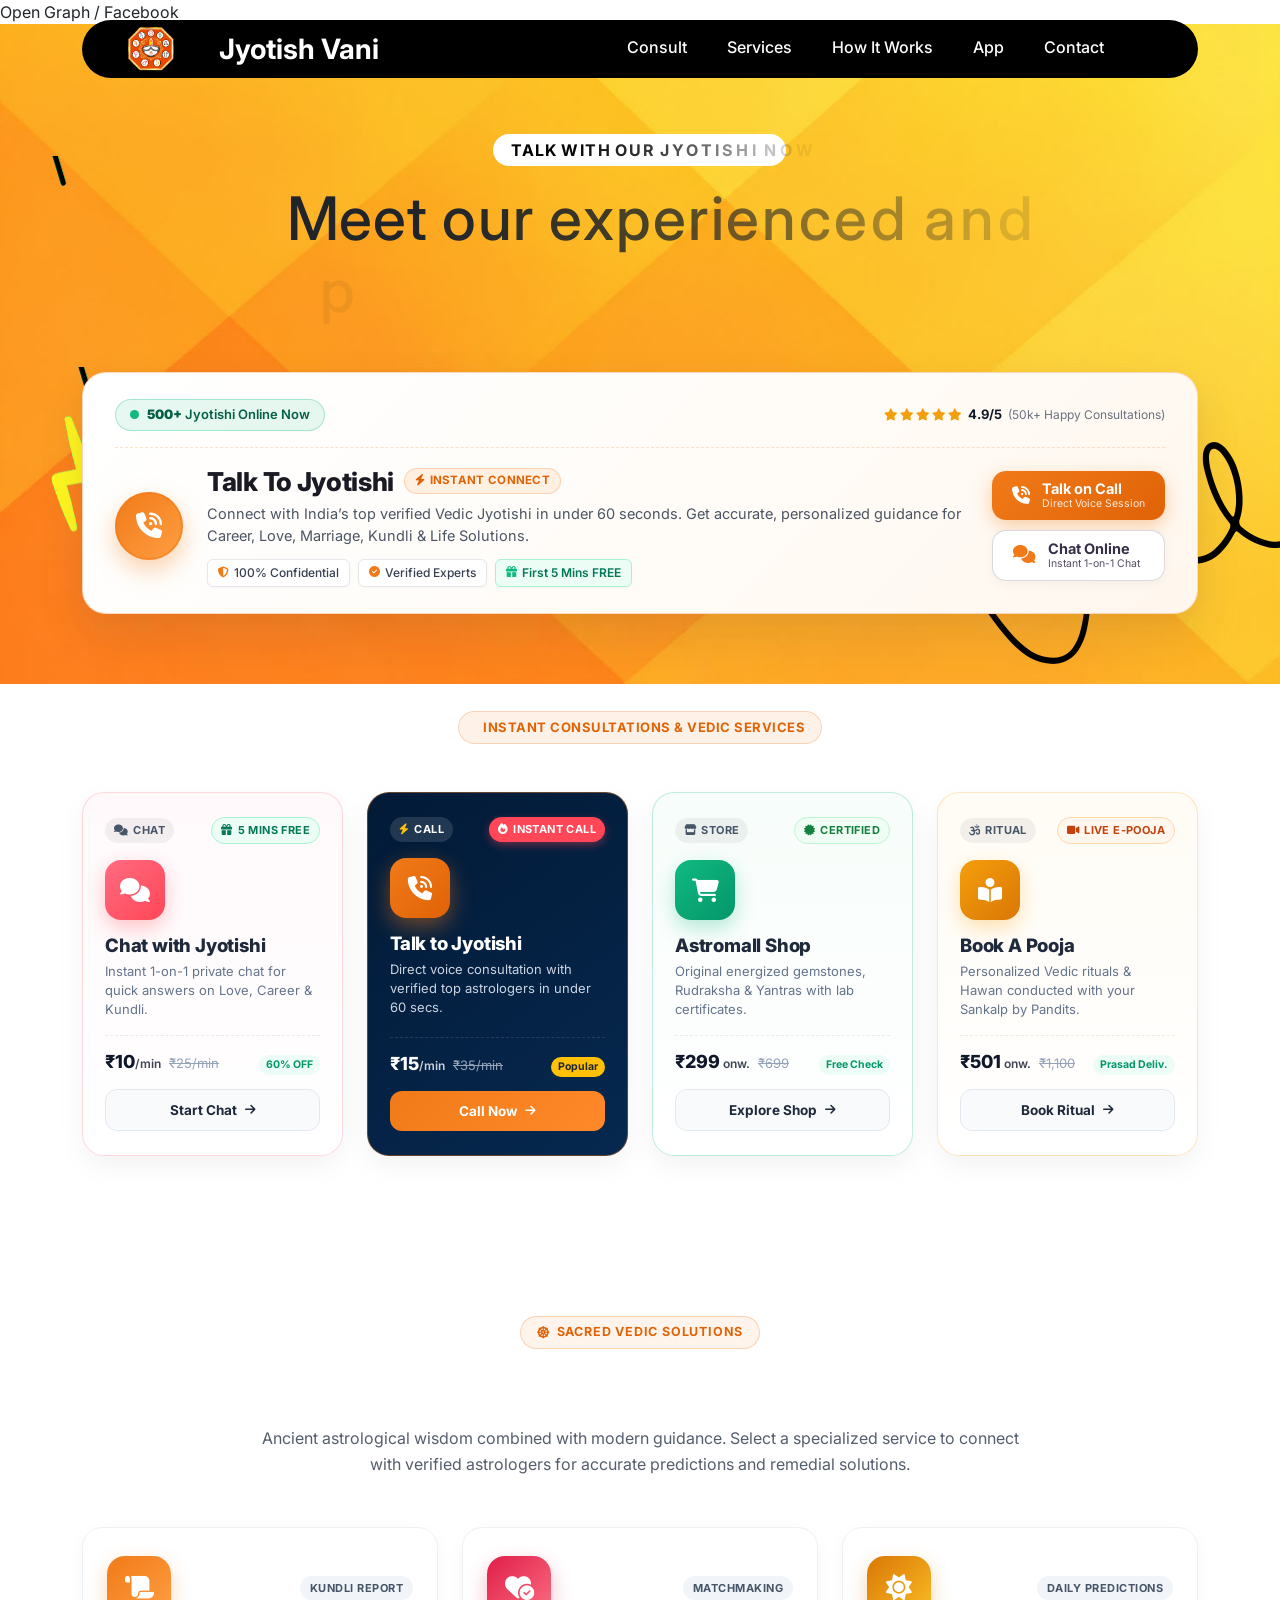
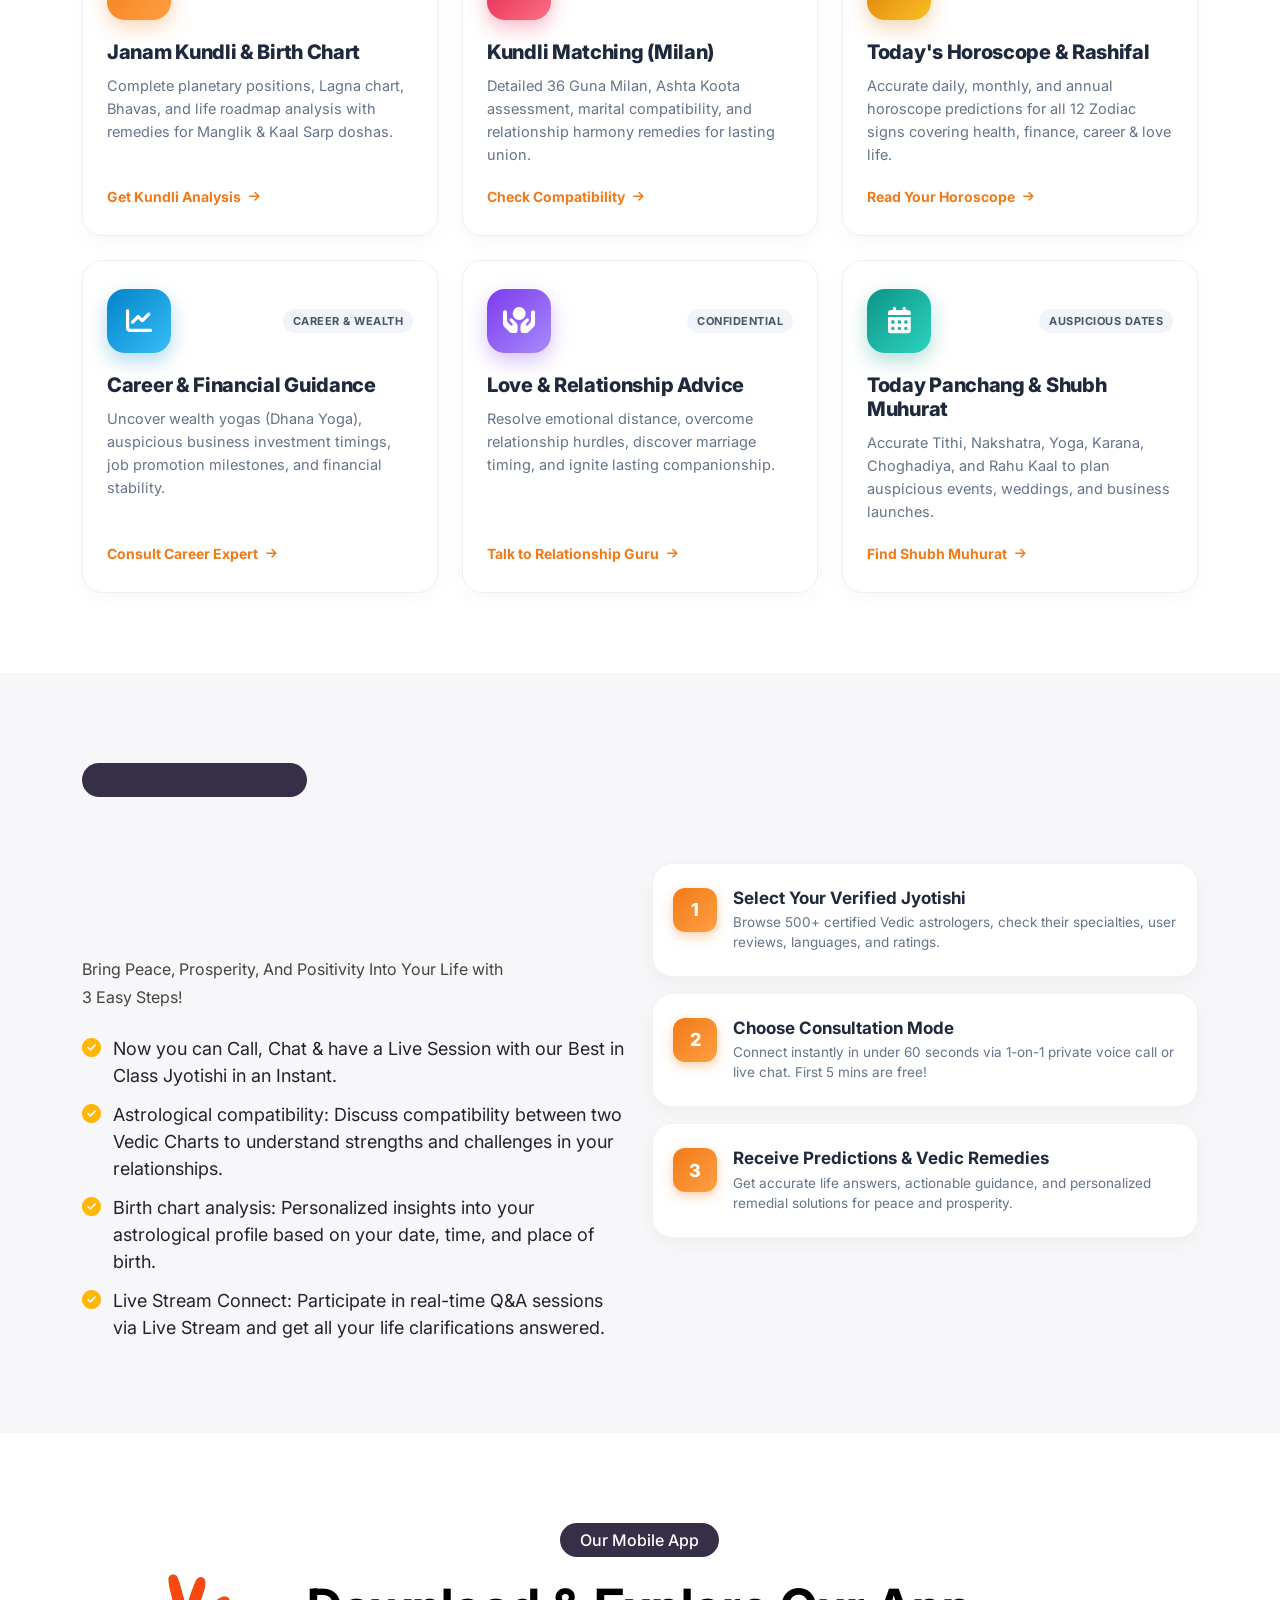
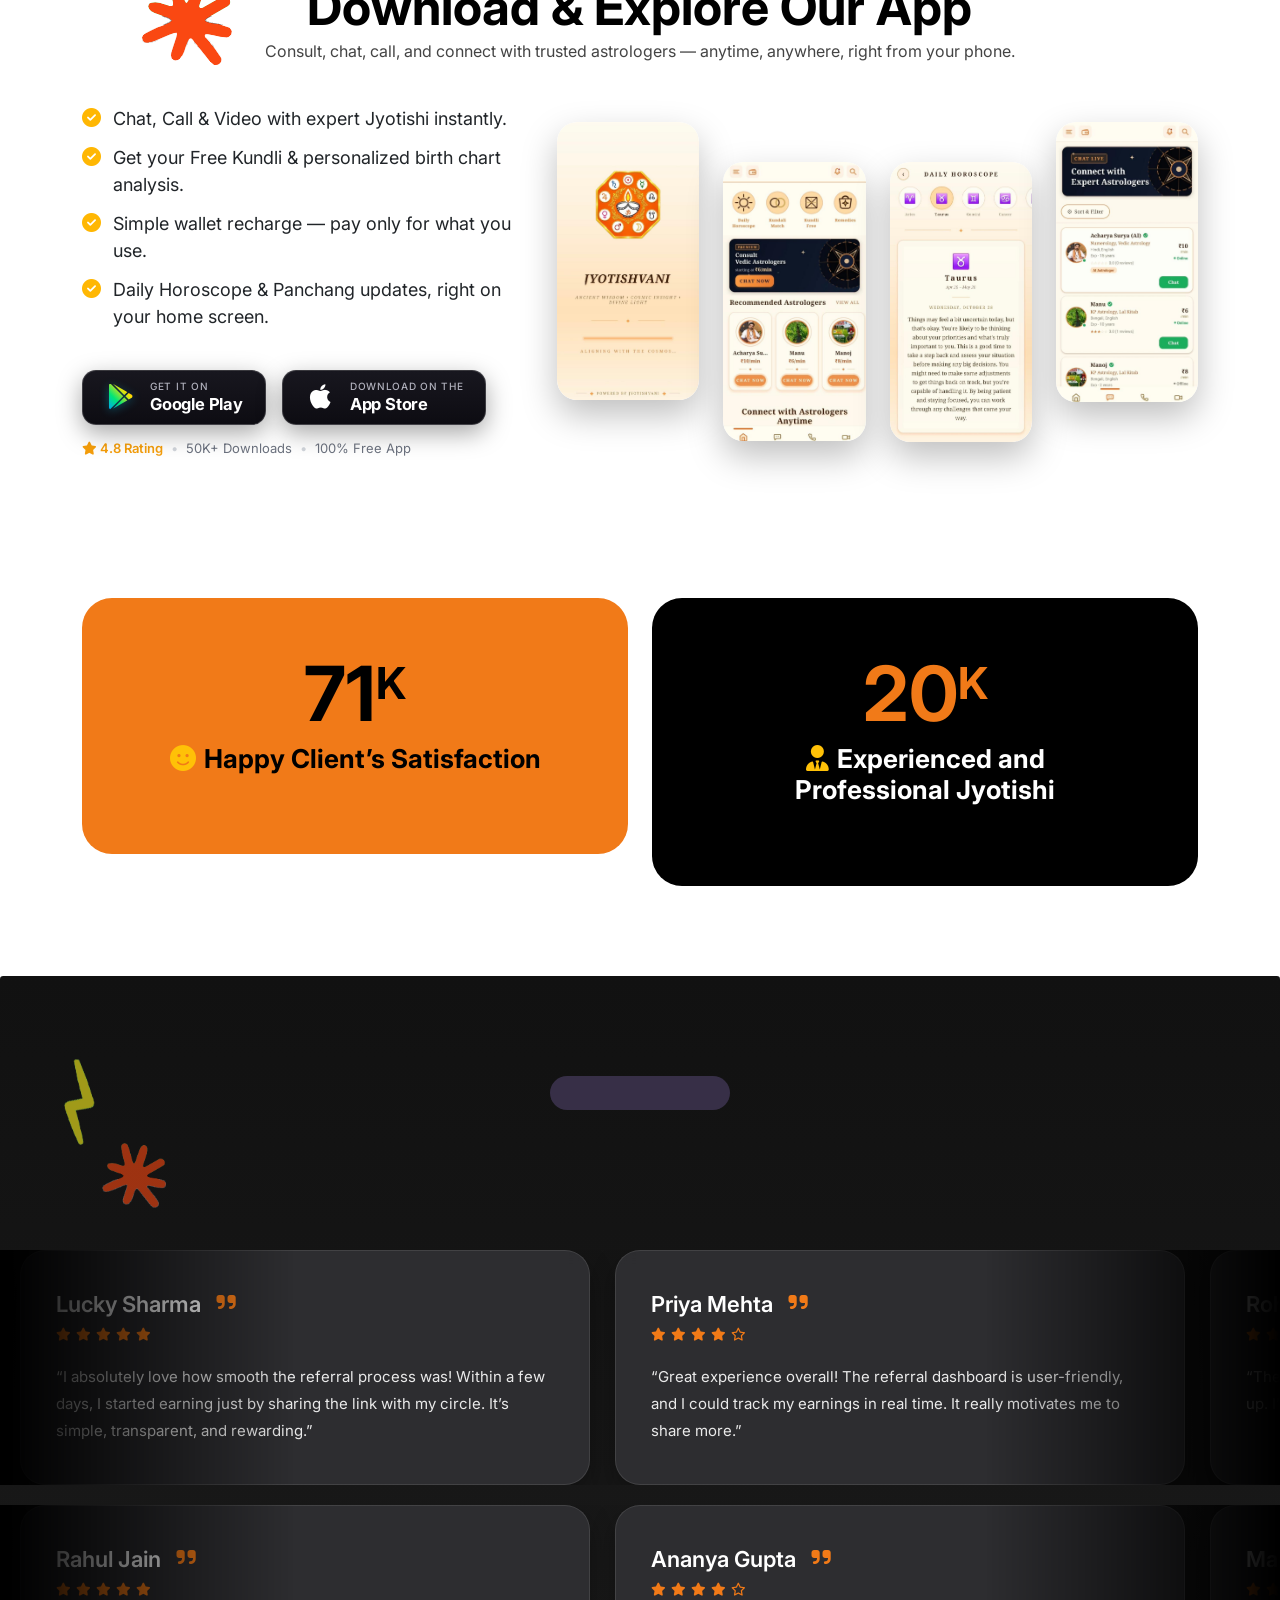
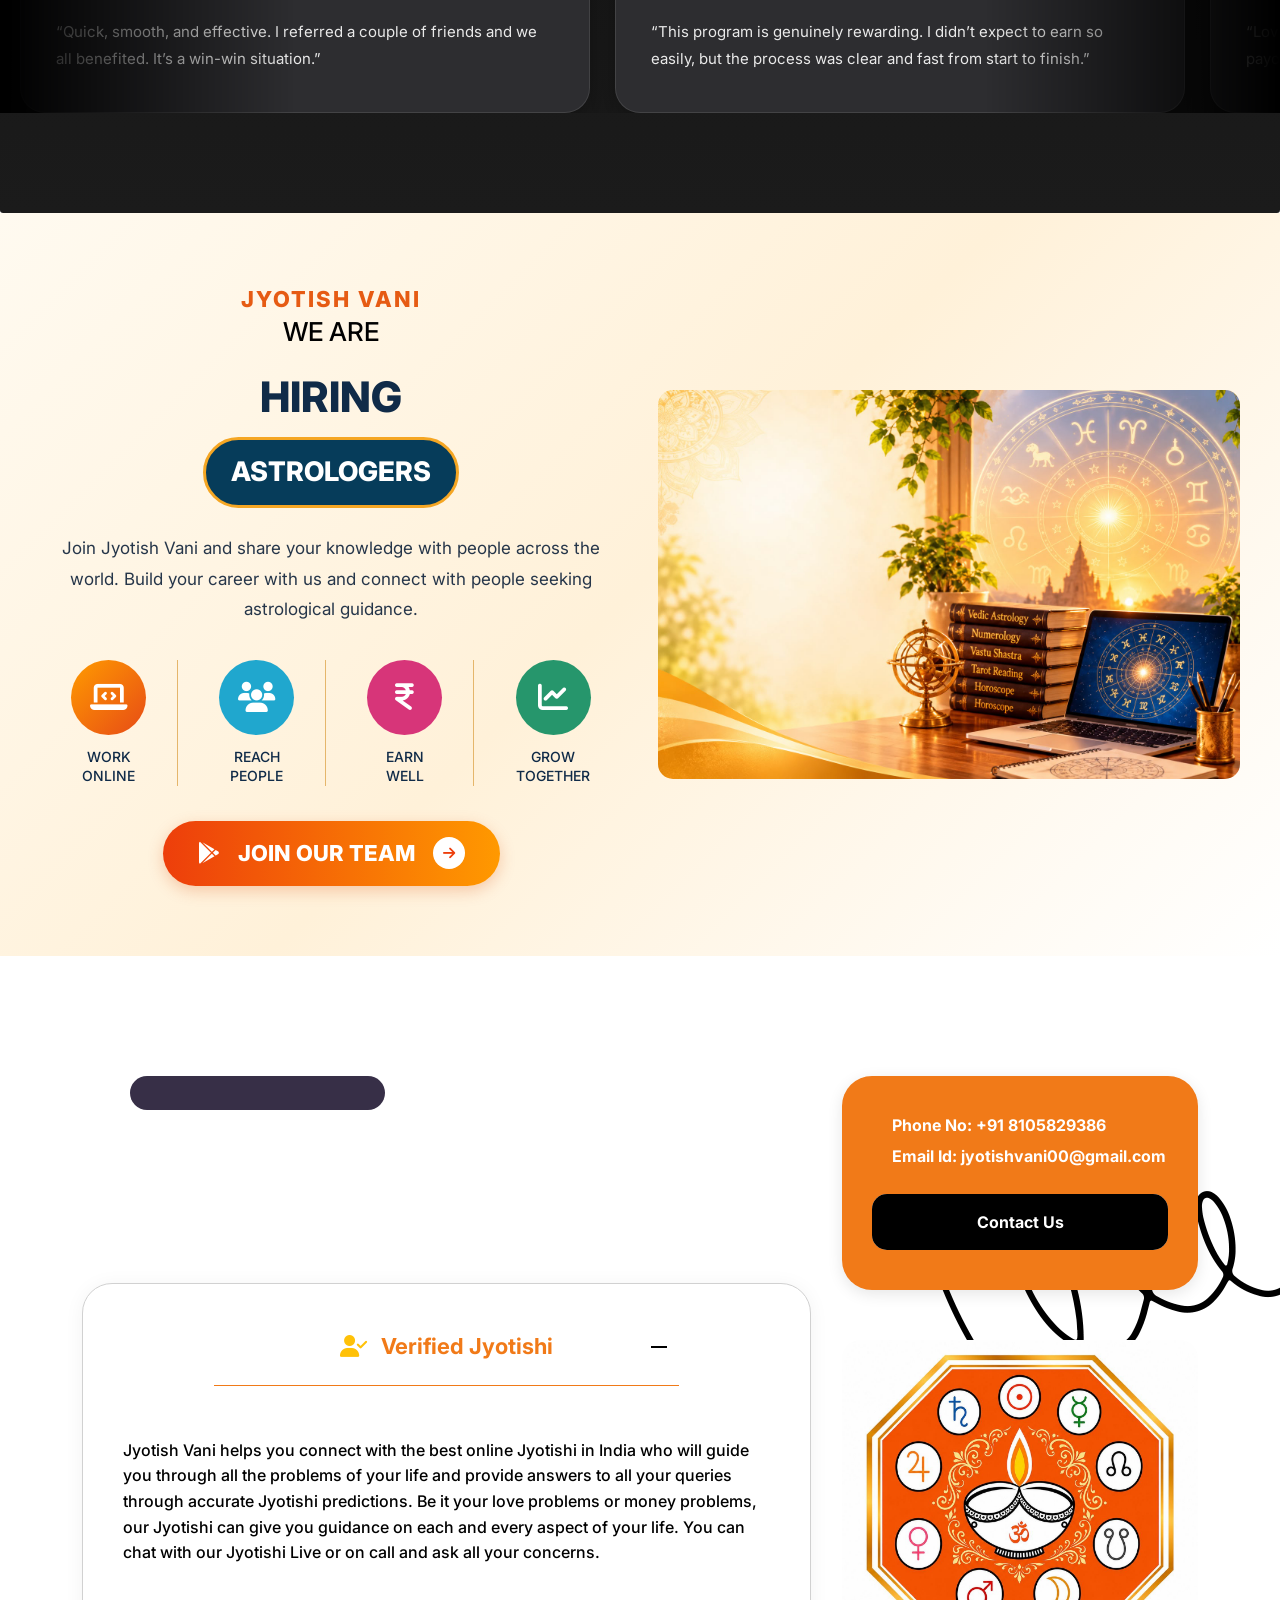
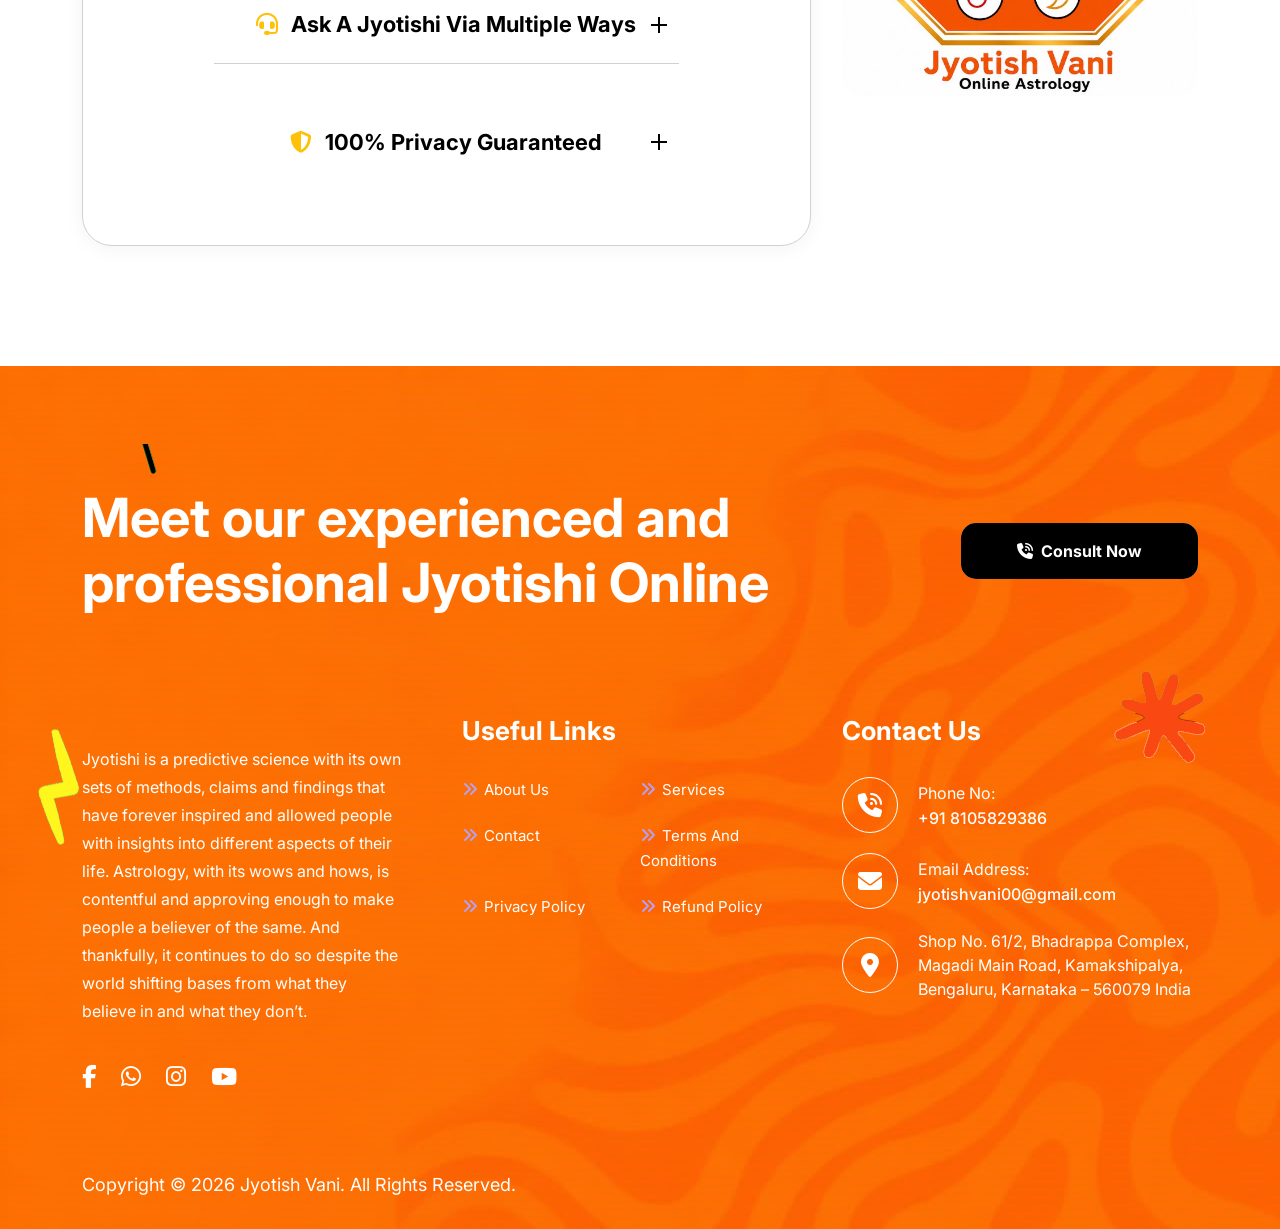
==== commit 34975818: "preloader changed" ====
--- a/index.html
+++ b/index.html
@@ -18,28 +18,22 @@
     <meta name="format-detection" content="telephone=yes" />
 
     <!-- Canonical URL -->
-    <link rel="canonical" href="https://jyotishavani.com/" />
-
-    <!-- Open Graph / Facebook
+    <link rel="canonical" href="https://jyotishvani.online/" />
+
+    Open Graph / Facebook
     <meta property="og:type" content="website" />
-    <meta property="og:url" content="https://jyotishavani.com/" />
+    <meta property="og:url" content="https://jyotishvani.online/" />
     <meta property="og:title" content="Jyotish Vani - Talk to Best Online Astrologers &amp; Vedic Jyotishi" />
     <meta property="og:description" content="Connect with India's top verified Vedic Jyotishi in under 60 seconds. Instant call &amp; chat guidance for Career, Love, Marriage, Kundli &amp; Life Solutions. First 5 mins FREE!" />
-    <meta property="og:image" content="https://jyotishavani.com/assets/img/logo-mark.png" />
-    <meta property="og:image:secure_url" content="https://jyotishavani.com/assets/img/logo-mark.png" />
+    <meta property="og:image" content="https://jyotishvani.online/assets/img/logo-mark.png" />
+    <meta property="og:image:secure_url" content="https://jyotishvani.online/assets/img/logo-mark.png" />
     <meta property="og:image:width" content="512" />
     <meta property="og:image:height" content="512" />
     <meta property="og:image:alt" content="Jyotish Vani - Online Astrology Consultation" />
     <meta property="og:site_name" content="Jyotish Vani" />
     <meta property="og:locale" content="en_IN" />
 
-    Twitter / X -->
-    <!-- <meta name="twitter:card" content="summary_large_image" />
-    <meta name="twitter:url" content="https://jyotishavani.com/" />
-    <meta name="twitter:title" content="Jyotish Vani - Talk to Best Online Astrologers &amp; Vedic Jyotishi" />
-    <meta name="twitter:description" content="Instant online astrology consultations via call &amp; chat with India's best Vedic Jyotishi. Accurate Kundli, horoscope &amp; remedies." />
-    <meta name="twitter:image" content="https://jyotishavani.com/assets/img/logo-mark.png" /> -->
-
+  
     <!-- Structured Data: JSON-LD -->
     <script type="application/ld+json">
     {
@@ -103,7 +97,7 @@
         },
         {
           "@type": "FAQPage",
-          "@id": "https://jyotishavani.com/#faq",
+          "@id": "https://jyotishavani.online/#faq",
           "mainEntity": [
             {
               "@type": "Question",
@@ -154,22 +148,18 @@
 
 <body>
     <!-- preloader -->
-    <div class="preloader">
-        <div class="loading-text">
-            <span>J</span>
-            <span>Y</span>
-            <span>O</span>
-            <span>T</span>
-            <span>I</span>
-            <span>S</span>
-            <span>H</span>
-            <span>&nbsp;</span>
-            <span>V</span>
-            <span>A</span>
-            <span>N</span>
-            <span>I</span>
-        </div>
+    <div id="preloader">
+    <div class="loader-content">
+        <div class="om-symbol">ॐ</div>
+
+        <p>Welcome to</p>
+        <h1>Jyotish Vani</h1>
+
+        <div class="loader-spinner"></div>
+
+        <span>Loading...</span>
     </div>
+</div>
     <!-- preloader end -->
     <!-- header -->
     <header id="stickyHeader">
--- a/assets/css/style.css
+++ b/assets/css/style.css
@@ -535,7 +535,7 @@
 }
 
 .hero-text p {
-    font-size: 22px;
+    font-size: 8px;
     color: #000;
     line-height: 36px;
 }
@@ -795,105 +795,92 @@
 
 /* 08. loading */
 
-.loading-text {
-    font-size: 5vw;
-    line-height: 64px;
-    letter-spacing: 10px;
-    margin-bottom: 32px;
-    display: flex;
-    justify-content: space-evenly;
-}
-
-.loading-text span {
-    -webkit-animation: moveLetters 2.4s infinite ease-in-out;
-    animation: moveLetters 2.4s infinite ease-in-out;
-    transform: translatex(0);
-    position: relative;
-    display: inline-block;
-    opacity: 0;
-    color: #000;
-    text-shadow: 0px 2px 10px rgba(46, 74, 81, 0.3);
-}
-
-.loading-text span:nth-child(1) {
-    -webkit-animation-delay: 0.1s;
-    animation-delay: 0.1s;
-}
-
-.loading-text span:nth-child(2) {
-    -webkit-animation-delay: 0.2s;
-    animation-delay: 0.2s;
-}
-
-.loading-text span:nth-child(3) {
-    -webkit-animation-delay: 0.3s;
-    animation-delay: 0.3s;
-}
-
-.loading-text span:nth-child(4) {
-    -webkit-animation-delay: 0.4s;
-    animation-delay: 0.4s;
-}
-
-.loading-text span:nth-child(5) {
-    -webkit-animation-delay: 0.5s;
-    animation-delay: 0.5s;
-}
-
-.loading-text span:nth-child(6) {
-    -webkit-animation-delay: 0.6s;
-    animation-delay: 0.6s;
-}
-
-.loading-text span:nth-child(7) {
-    -webkit-animation-delay: 0.7s;
-    animation-delay: 0.7s;
-}
-
-@keyframes moveLetters {
-    0% {
-        transform: translateX(-15vw);
+#preloader {
+    position: fixed;
+    inset: 0;
+    width: 100%;
+    height: 100vh;
+    height: 100dvh;
+    z-index: 99999;
+
+    display: flex;
+    justify-content: center;
+    align-items: center;
+
+    background: linear-gradient(
+        135deg,
+        #f4510b,
+        #ff9d00,
+        #ffcc4d
+    );
+
+    animation: hideLoader 0.5s ease 2s forwards;
+}
+
+.loader-content {
+    text-align: center;
+    color: #791b0c;
+    padding: 15px;
+}
+
+.om-symbol {
+    font-size: 75px;
+}
+
+.loader-content p {
+    font-size: 22px;
+    margin: 10px 0;
+}
+
+.loader-content h1 {
+    font-size: 55px;
+    margin: 5px 0 25px;
+}
+
+.loader-spinner {
+    width: 45px;
+    height: 45px;
+    border: 6px dotted white;
+    border-radius: 50%;
+    margin: 20px auto;
+    animation: spin 1s linear infinite;
+}
+
+.loader-content span {
+    font-size: 20px;
+}
+
+@keyframes spin {
+    to {
+        transform: rotate(360deg);
+    }
+}
+
+@keyframes hideLoader {
+    to {
         opacity: 0;
-    }
-    33.3%,
-    66% {
-        transform: translateX(0);
-        opacity: 1;
-    }
-    100% {
-        transform: translateX(15vw);
-        opacity: 0;
-    }
-}
-
-.preloader {
-    width: 100%;
-    height: 100%;
-    display: flex;
-    flex-wrap: wrap;
-    align-items: center;
-    justify-content: center;
-    position: fixed;
-    z-index: 999999999999999999;
-    right: 0;
-    background-color: var(--bgcolor);
-    top: 0;
-    transition-duration: 1s;
-    -webkit-transition-duration: 1s;
-    transition-timing-function: cubic-bezier(0.86, 0, 0.09, 1);
-    -webkit-transition-timing-function: cubic-bezier(0.86, 0, 0.09, 1);
-}
-
-.preloader {
-    top: 0%;
-}
-
-.page-loaded .preloader {
-    top: -100%;
-}
-
-footer {
-    background-repeat: no-repeat;
+        visibility: hidden;
+        pointer-events: none;
+    }
+}
+
+/* Mobile responsive */
+@media (max-width: 576px) {
+    .om-symbol {
+        font-size: 60px;
+    }
+
+    .loader-content p {
+        font-size: 18px;
+    }
+
+    .loader-content h1 {
+        font-size: clamp(32px, 9vw, 45px);
+    }
+
+    .loader-content span {
+        font-size: 17px;
+    }
 }
 
 /* 09. marquee */
--- a/assets/css/responsive.css
+++ b/assets/css/responsive.css
@@ -532,6 +532,10 @@
     }
     .clients {
         width: 380px;
+    }
+    .hero-text h1 {
+        font-size: 30px;
+        font-weight: 700;
     }
     .hero-text h2 {
         line-height: 56px;
@@ -567,6 +571,7 @@
     .hero-section.two {
         padding-top: 160px;
     }
+    
     .hero-text p {
         font-size: 18px;
         line-height: 28px;
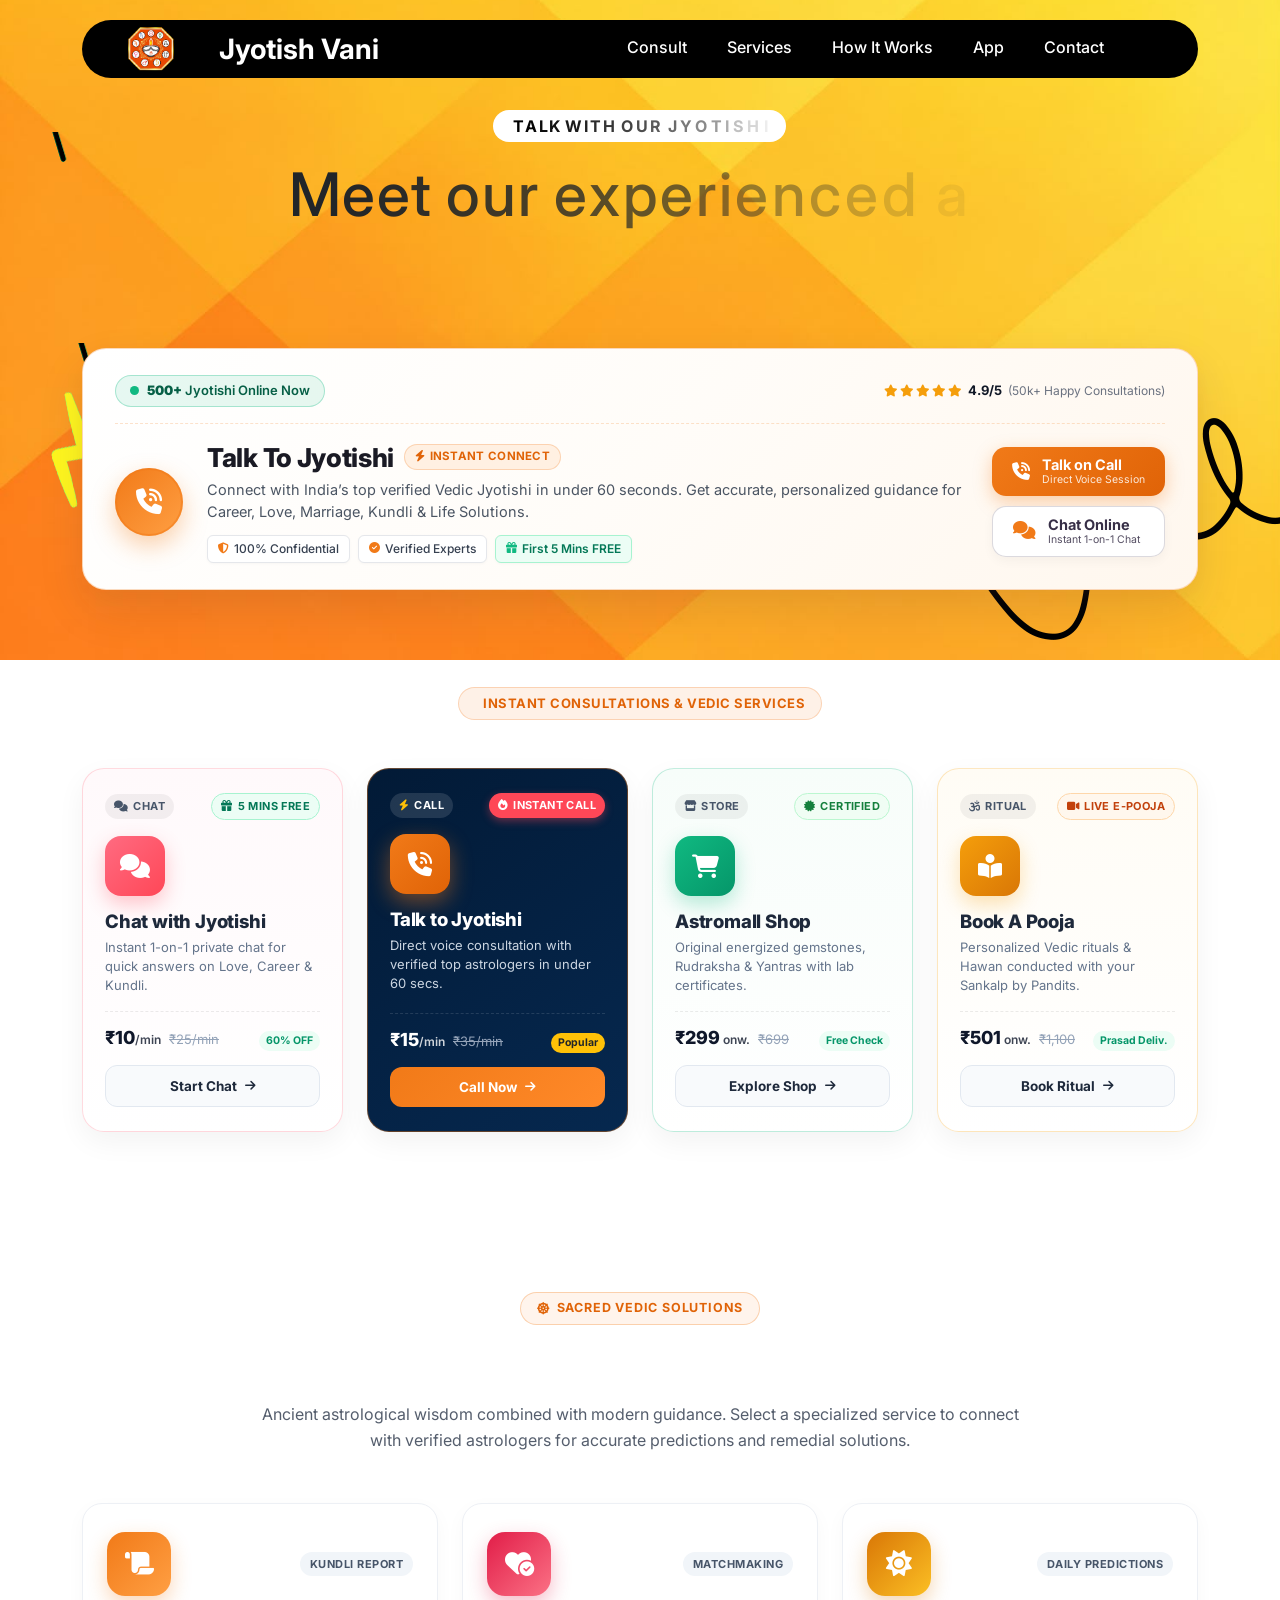
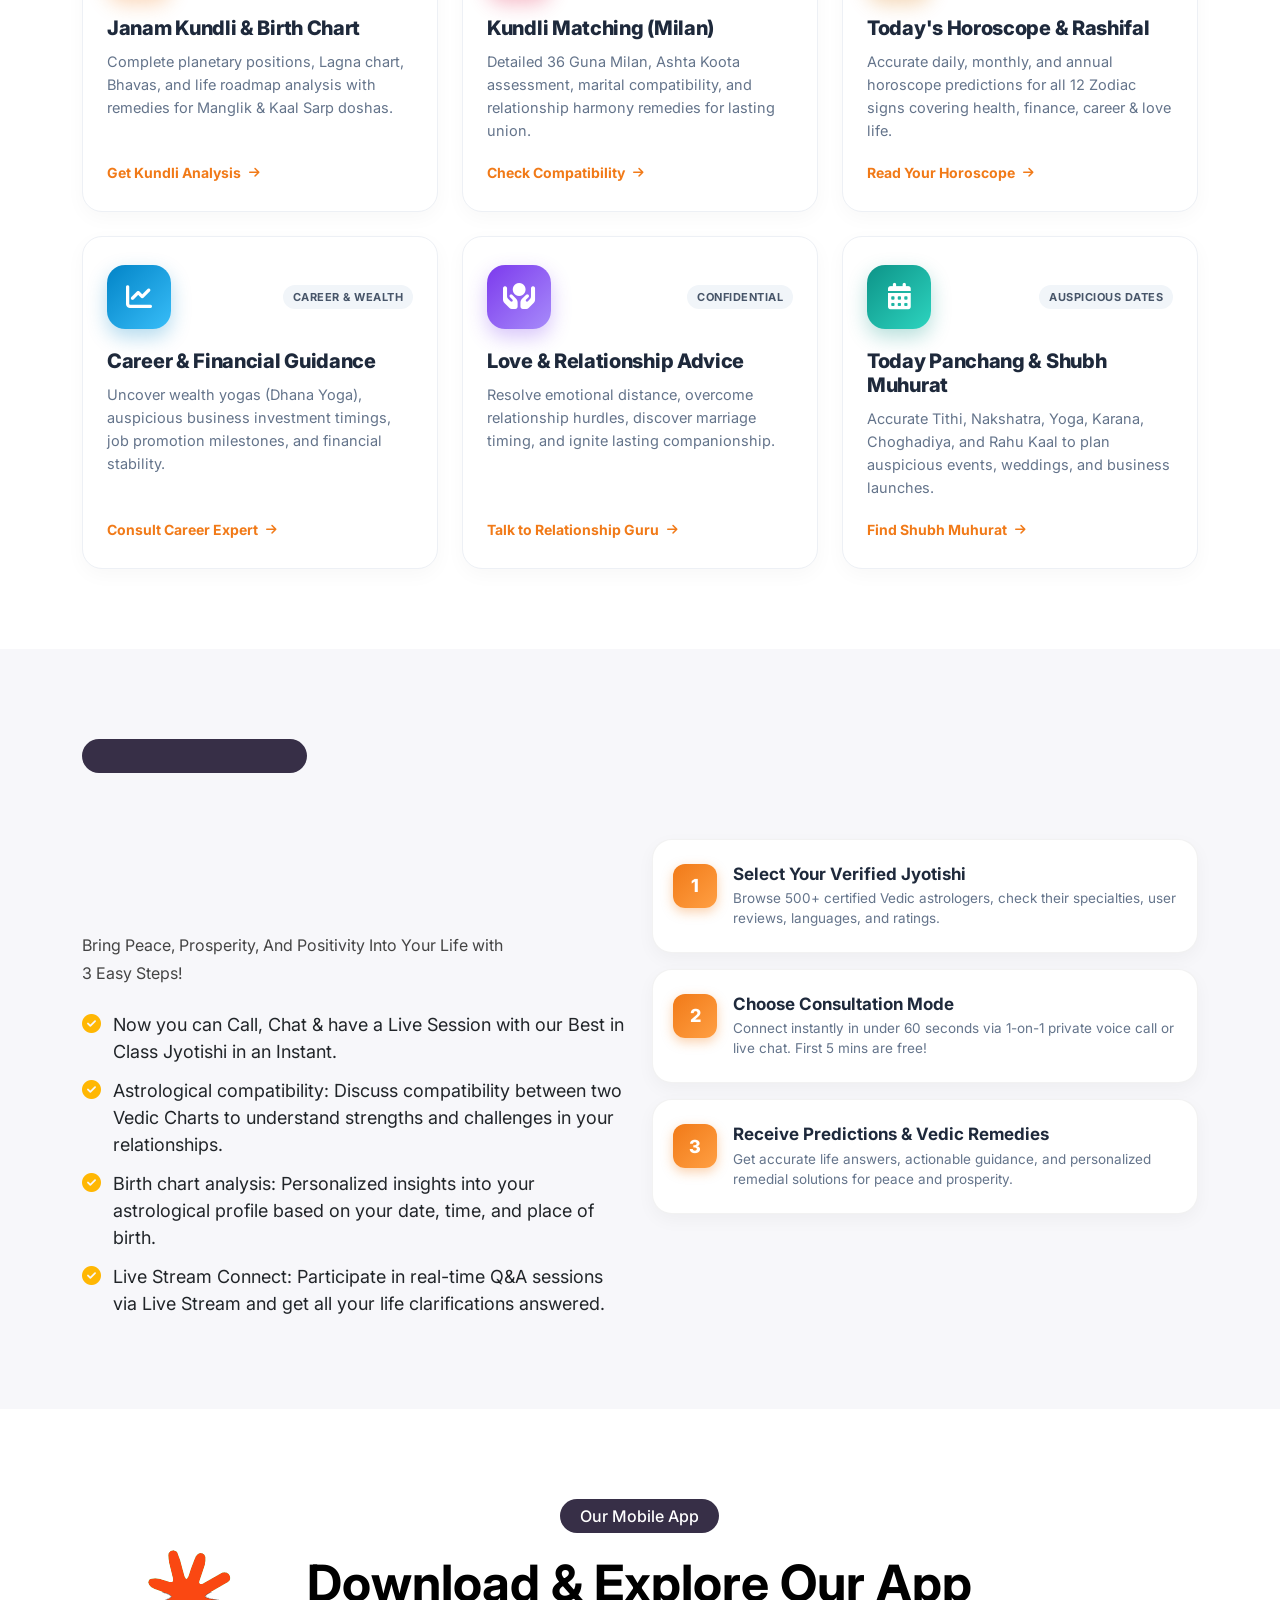
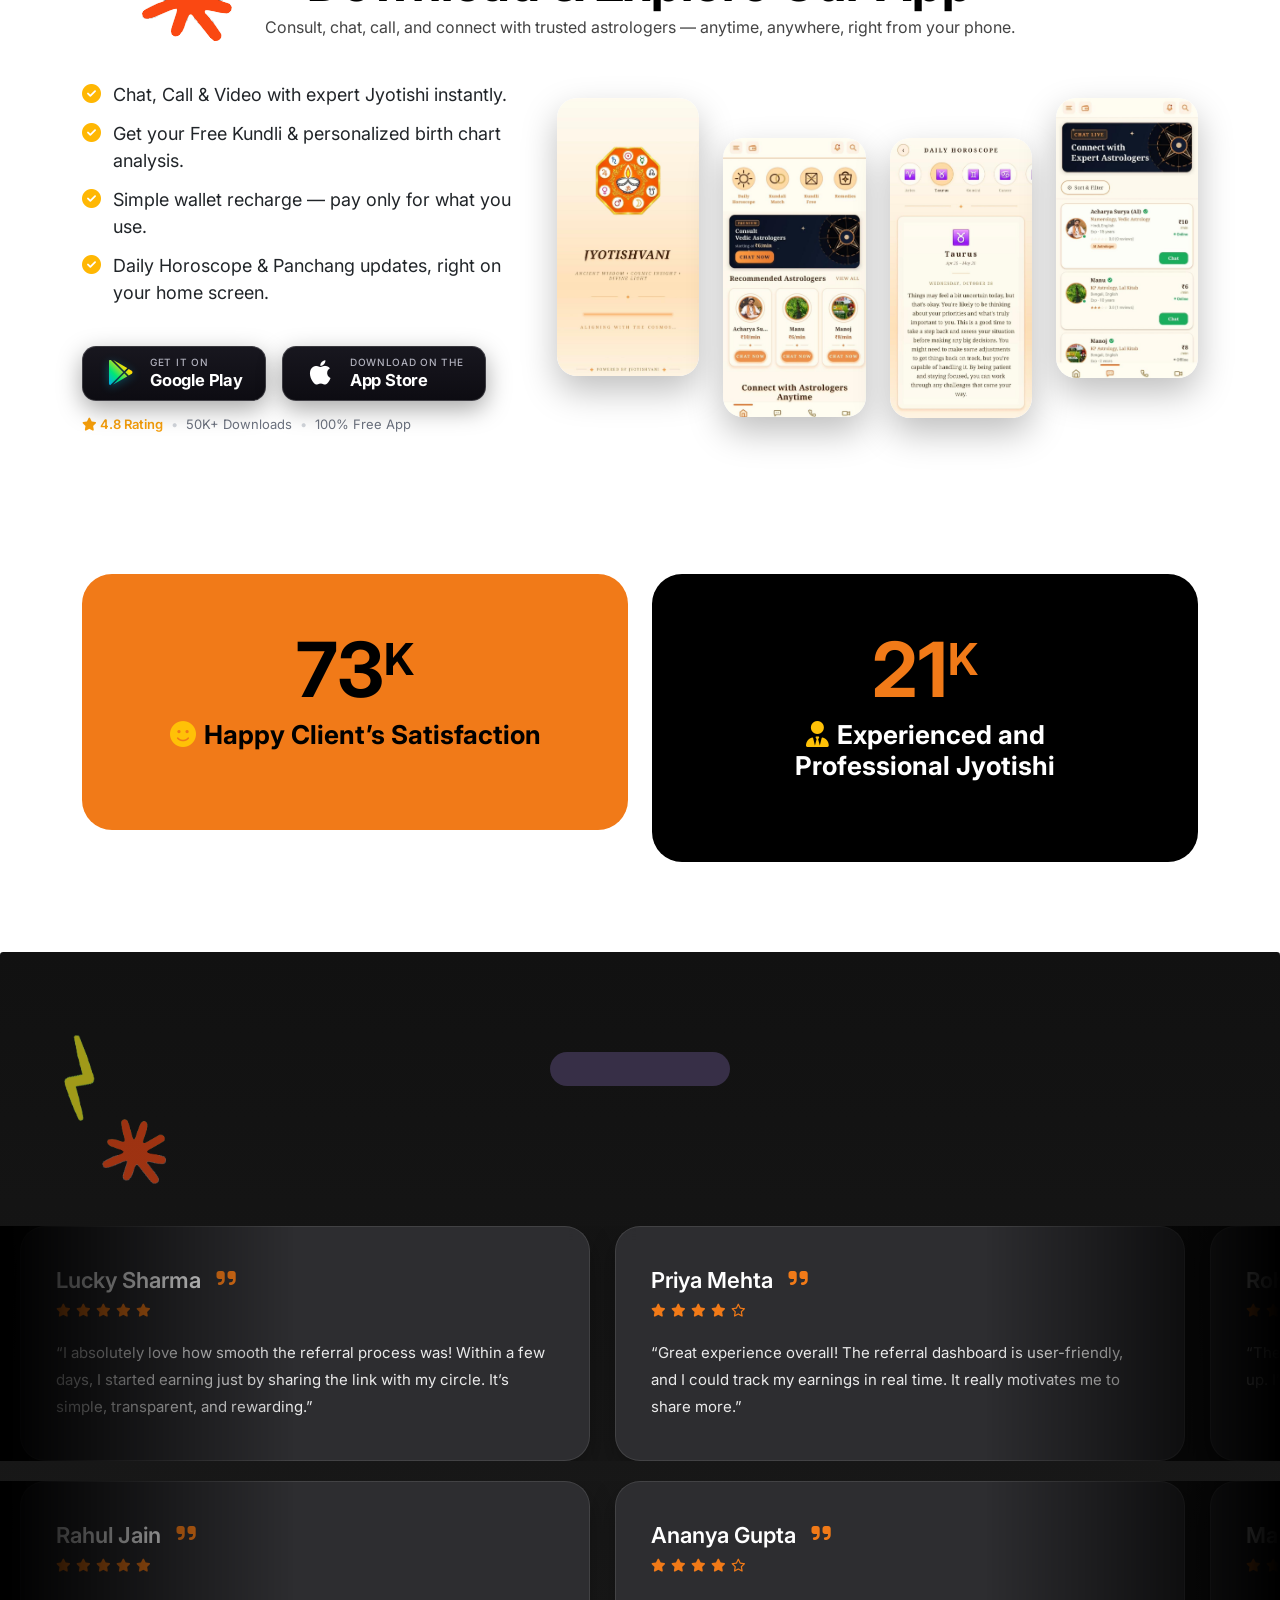
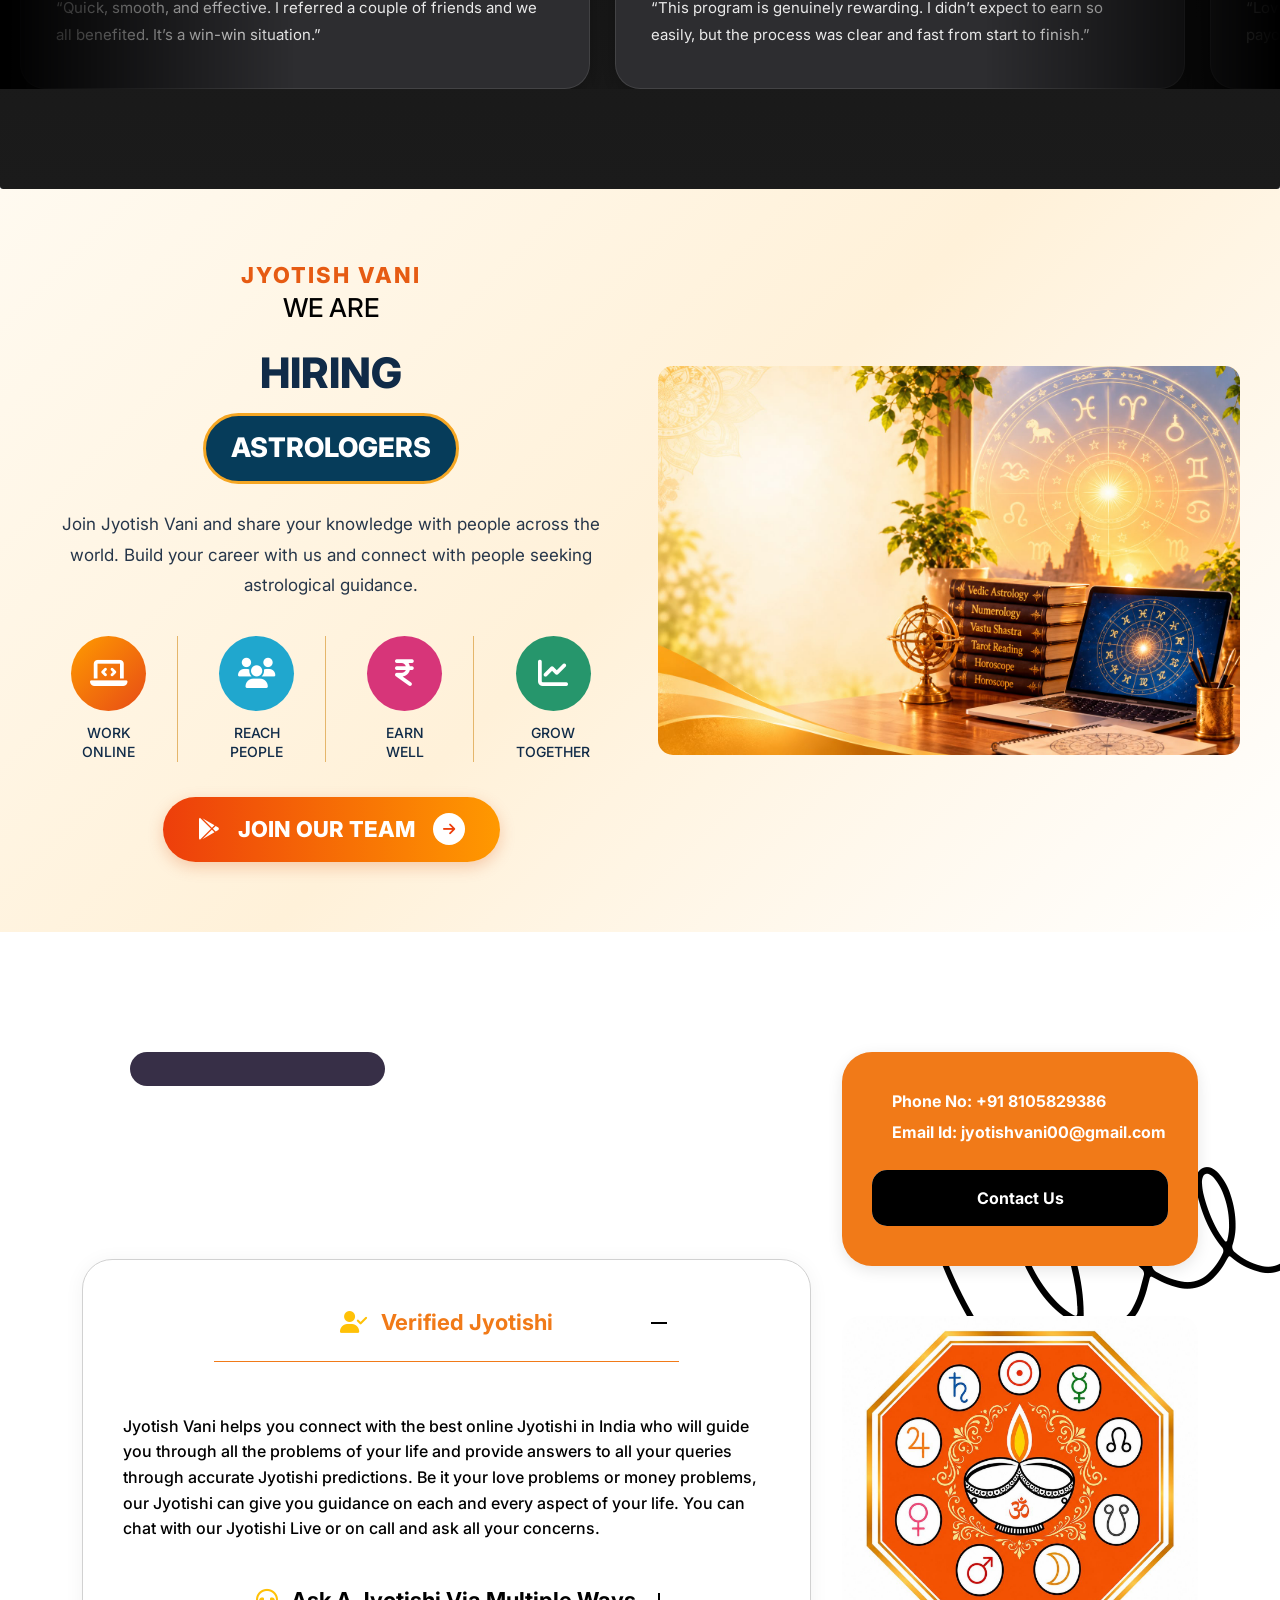
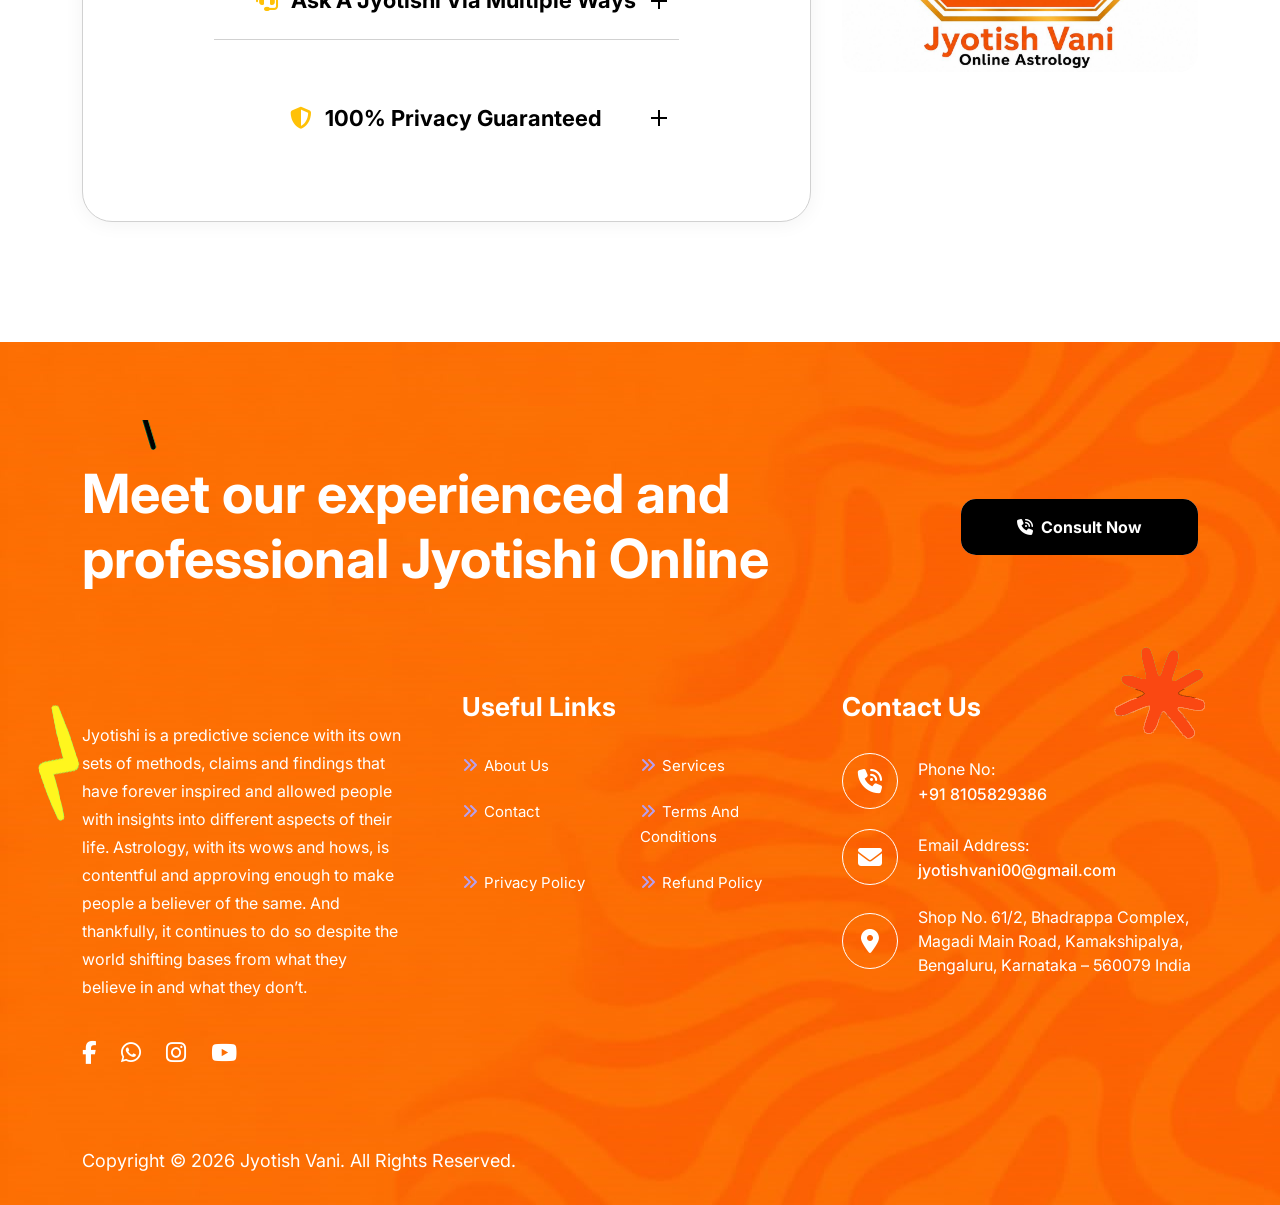
==== commit f81e6900: "updated" ====
--- a/index.html
+++ b/index.html
@@ -20,7 +20,7 @@
     <!-- Canonical URL -->
     <link rel="canonical" href="https://jyotishvani.online/" />
 
-    Open Graph / Facebook
+    <!-- Open Graph / Facebook -->
     <meta property="og:type" content="website" />
     <meta property="og:url" content="https://jyotishvani.online/" />
     <meta property="og:title" content="Jyotish Vani - Talk to Best Online Astrologers &amp; Vedic Jyotishi" />
@@ -41,26 +41,26 @@
       "@graph": [
         {
           "@type": "WebSite",
-          "@id": "https://jyotishavani.com/#website",
-          "url": "https://jyotishavani.com/",
+          "@id": "https://jyotishvani.online//#website",
+          "url": "https://jyotishvani.online/",
           "name": "Jyotish Vani",
           "description": "Online Vedic Astrology Consultation with Verified Astrologers",
           "publisher": {
-            "@id": "https://jyotishavani.com/#organization"
+            "@id": "https://jyotishvani.online/#organization"
           },
           "inLanguage": "en-US"
         },
         {
           "@type": "Organization",
-          "@id": "https://jyotishavani.com/#organization",
+          "@id": "https://jyotishvani.online/#organization",
           "name": "Jyotish Vani",
-          "url": "https://jyotishavani.com/",
+          "url": "https://jyotishvani.online/",
           "logo": {
             "@type": "ImageObject",
-            "url": "https://jyotishavani.com/assets/img/logo-mark.png",
+            "url": "https://jyotishvani.online/assets/img/logo-mark.png",
             "caption": "Jyotish Vani Logo"
           },
-          "image": "https://jyotishavani.com/assets/img/logo-mark.png",
+          "image": "https://jyotishvani.online/assets/img/logo-mark.png",
           "telephone": "+918105829386",
           "email": "jyotishvani00@gmail.com",
           "address": {
@@ -72,16 +72,16 @@
             "addressCountry": "IN"
           },
           "sameAs": [
-            "https://play.google.com/store/apps/details?id=app.jyotishavani.com"
+            "https://play.google.com/store/apps/details?id=app.jyotishvani.com"
           ]
         },
         {
           "@type": "MobileApplication",
-          "@id": "https://jyotishavani.com/#mobileapp",
+          "@id": "https://jyotishvani.online/#mobileapp",
           "name": "Jyotish Vani",
           "operatingSystem": "Android, iOS",
           "applicationCategory": "LifestyleApplication",
-          "installUrl": "https://play.google.com/store/apps/details?id=app.jyotishavani.com",
+          "installUrl": "https://play.google.com/store/apps/details?id=app.jyotishvani.com",
           "aggregateRating": {
             "@type": "AggregateRating",
             "ratingValue": "4.8",
@@ -97,7 +97,7 @@
         },
         {
           "@type": "FAQPage",
-          "@id": "https://jyotishavani.online/#faq",
+          "@id": "https://jyotishvani.online/#faq",
           "mainEntity": [
             {
               "@type": "Question",
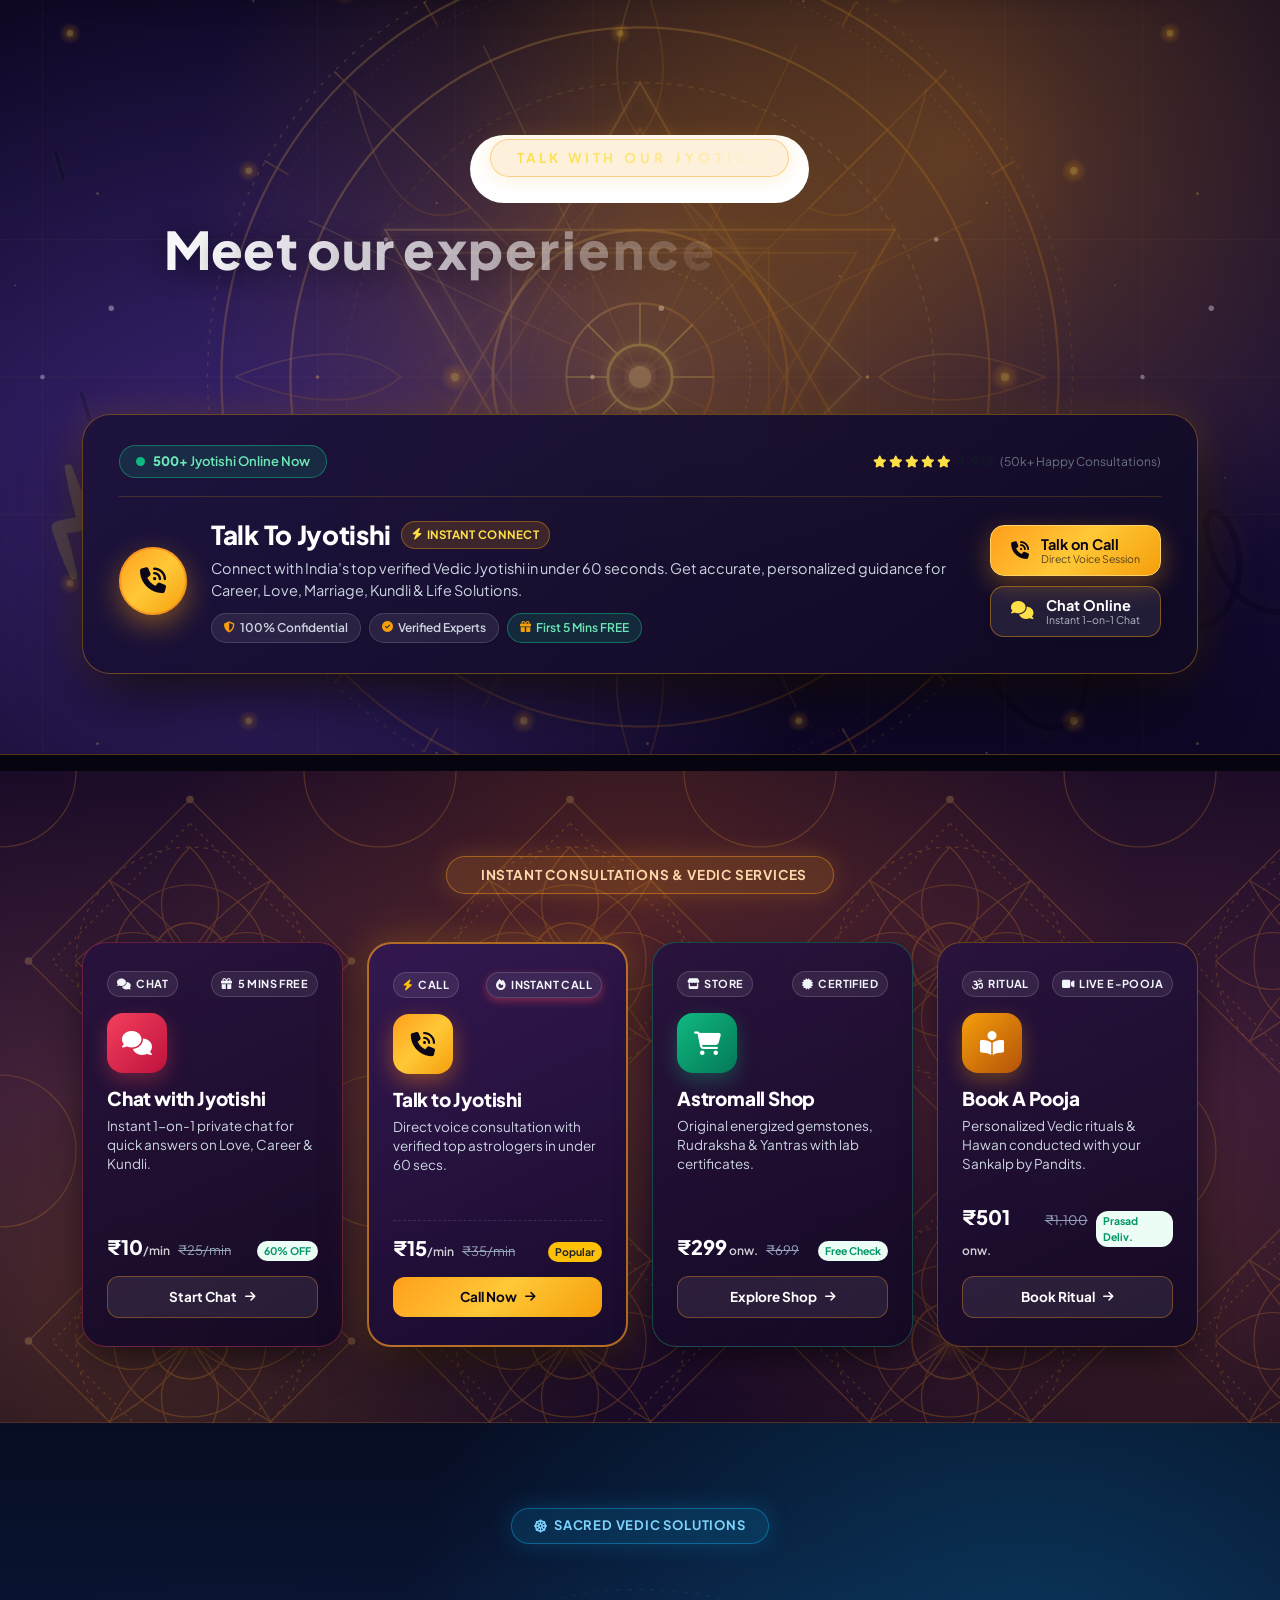
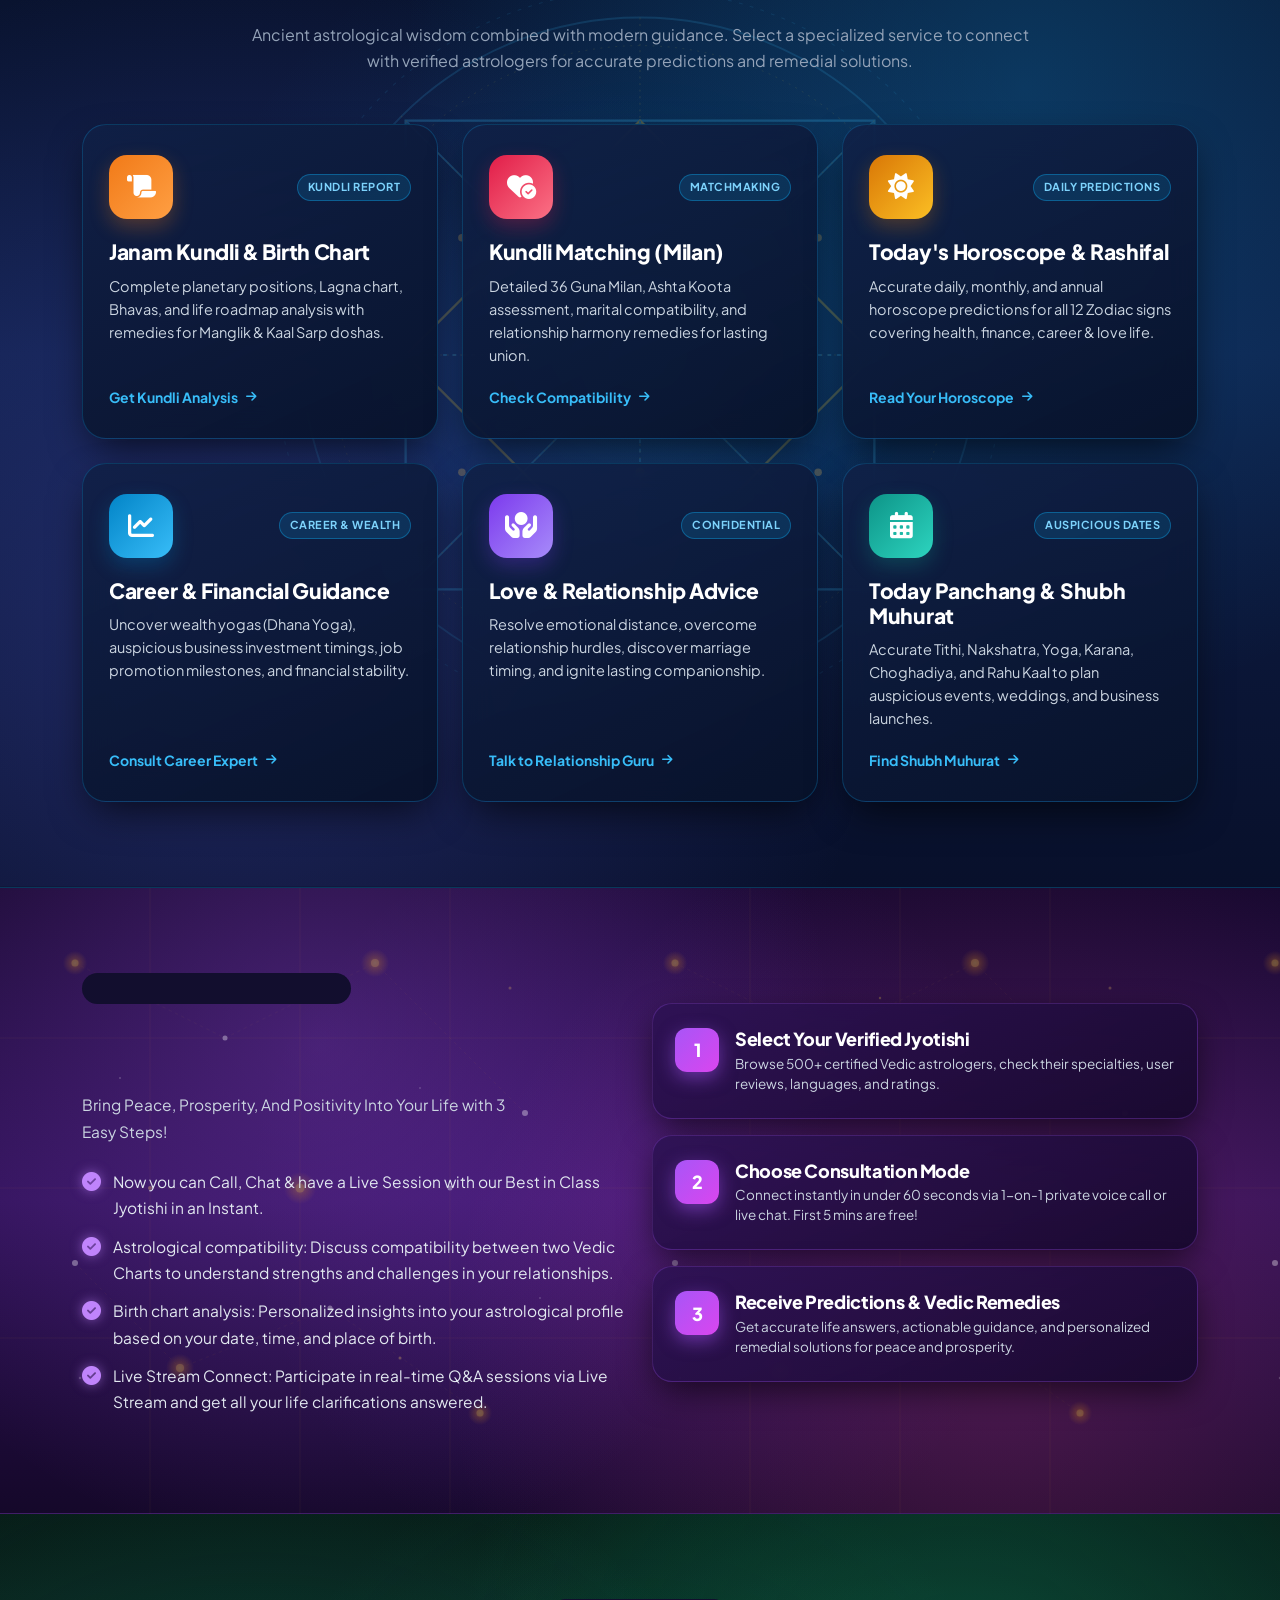
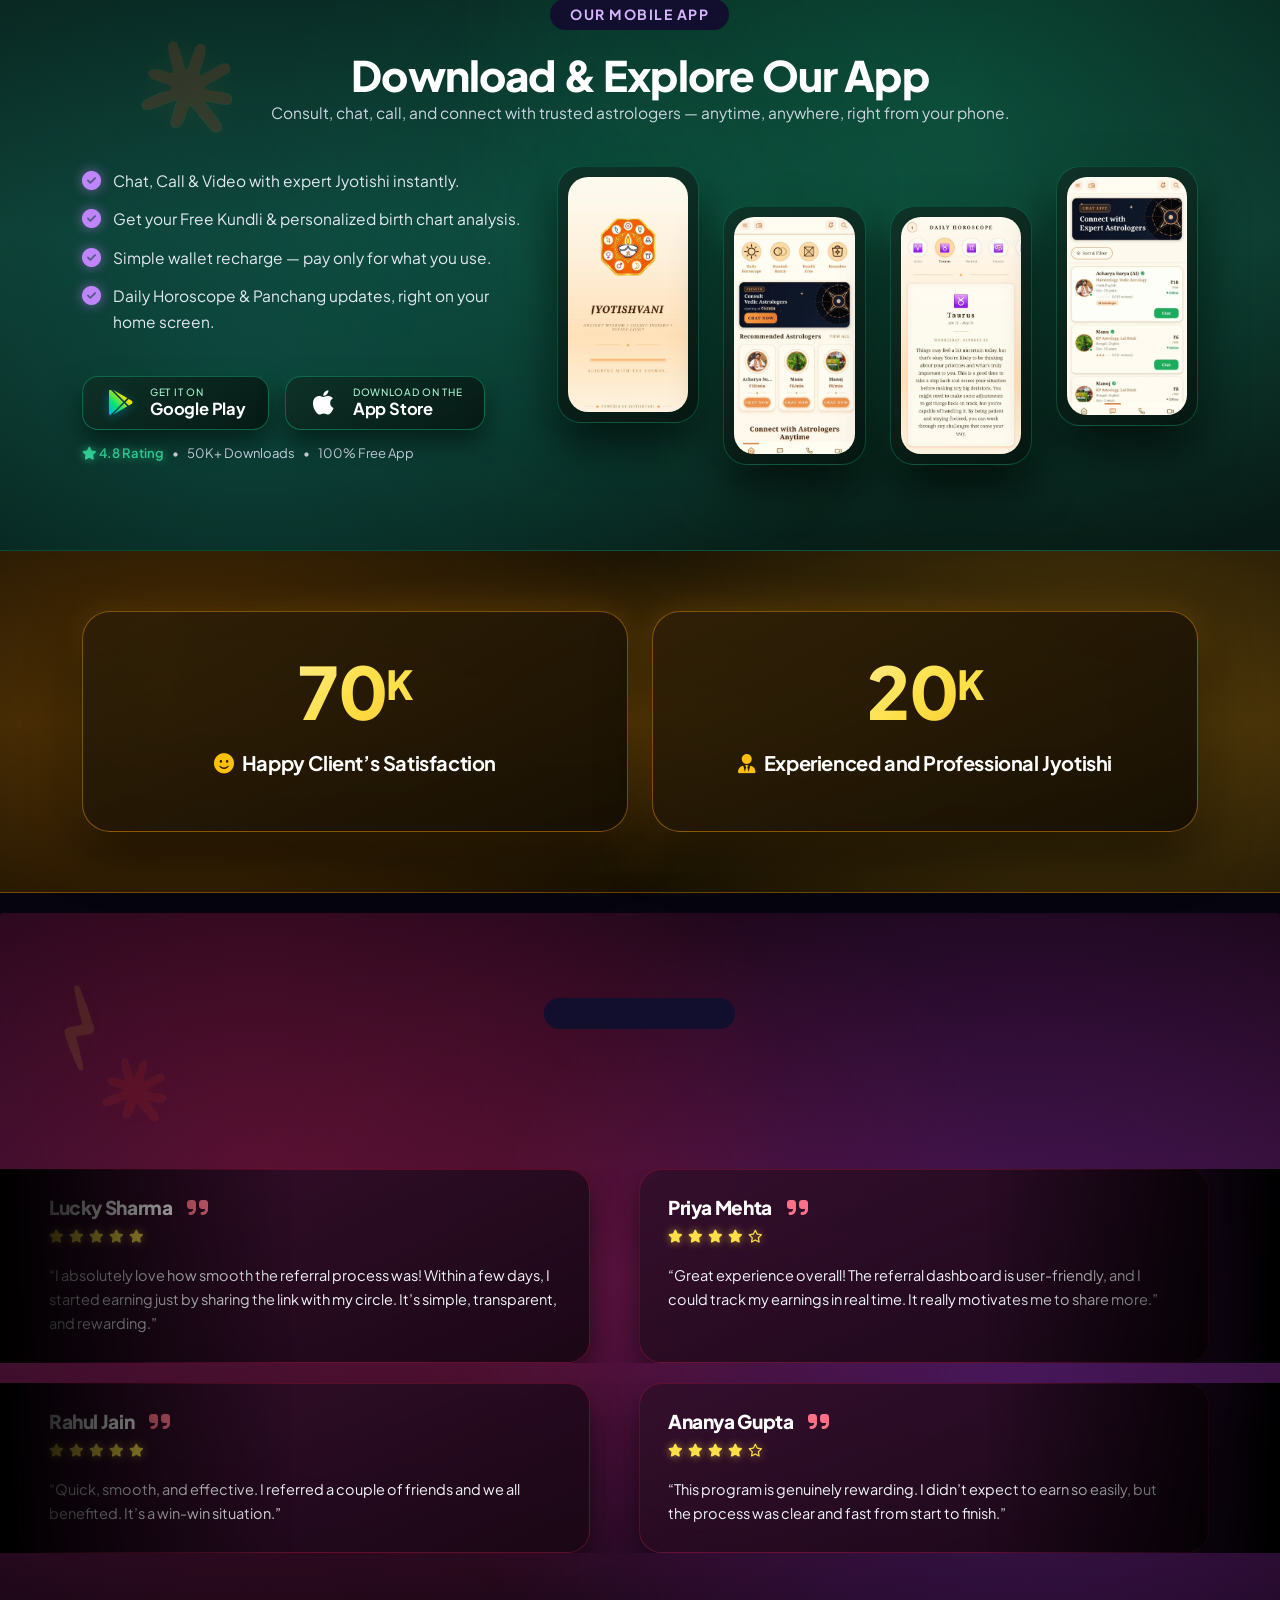
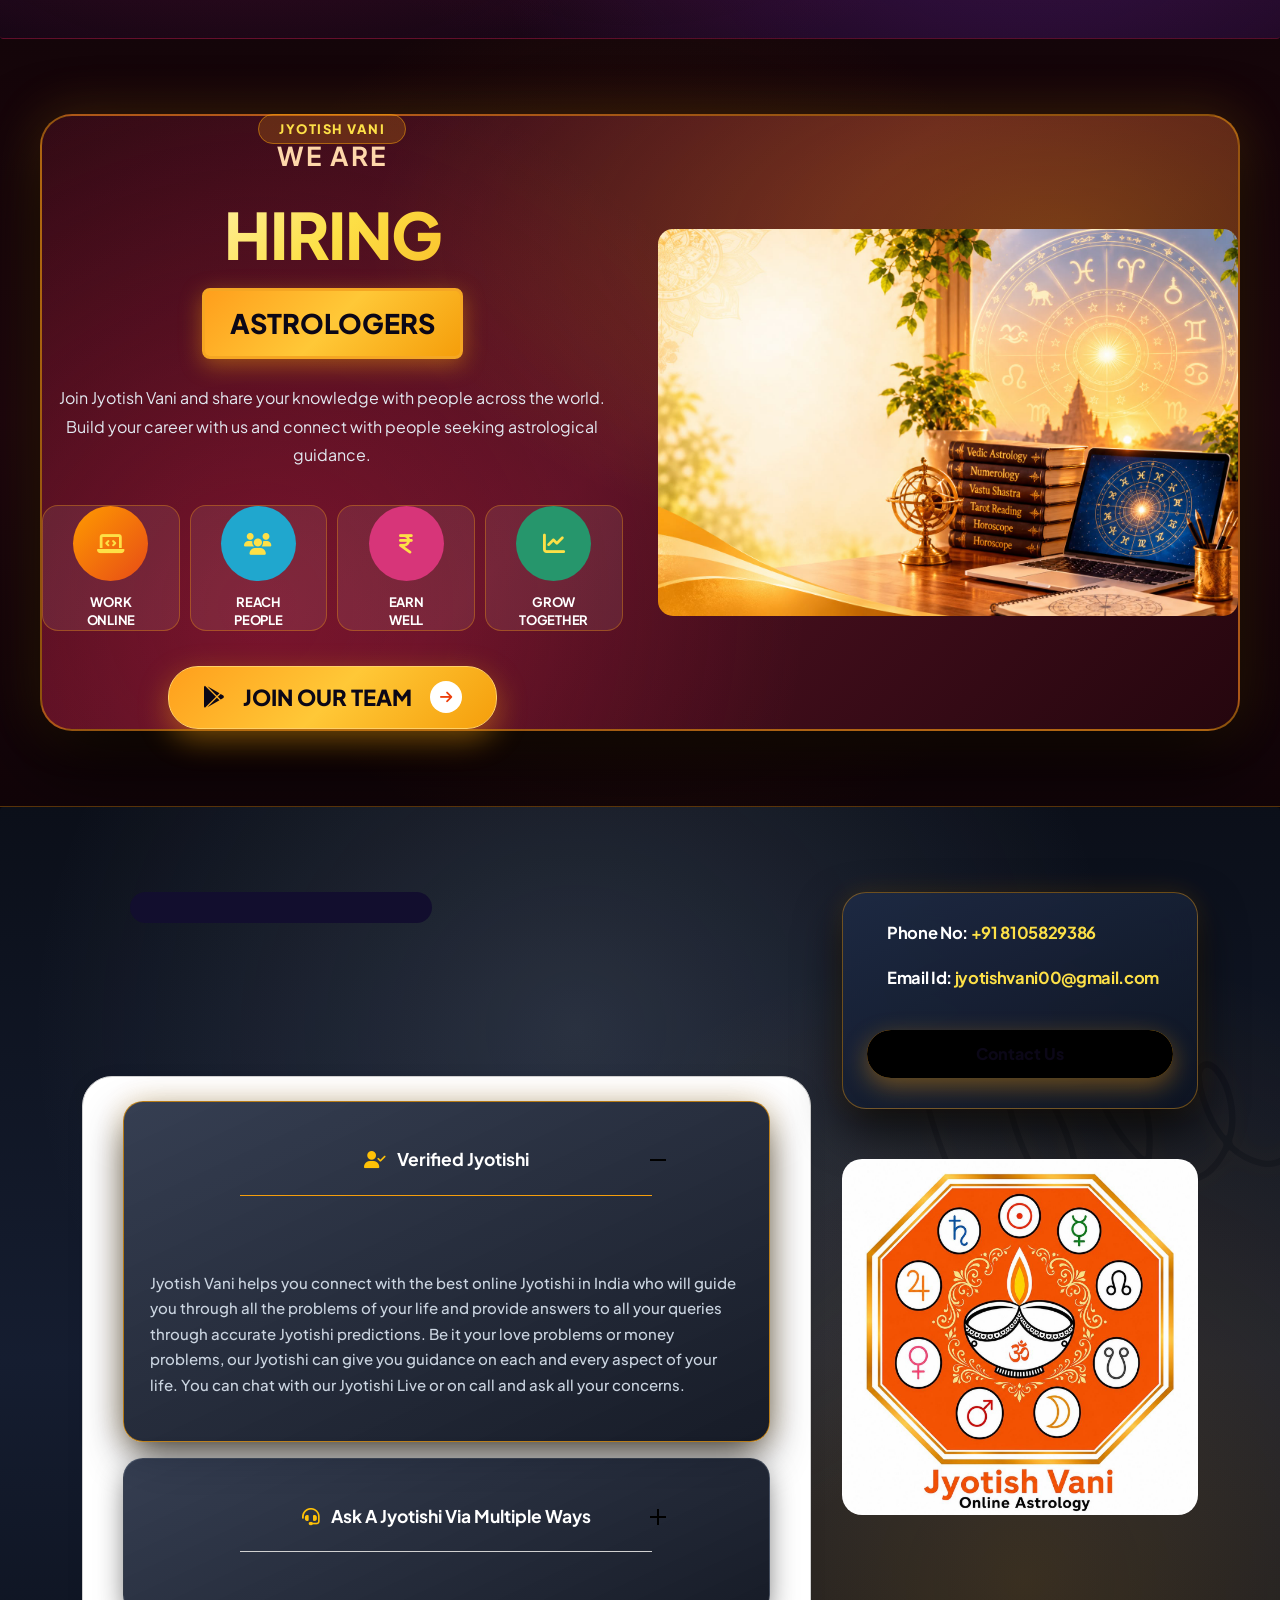
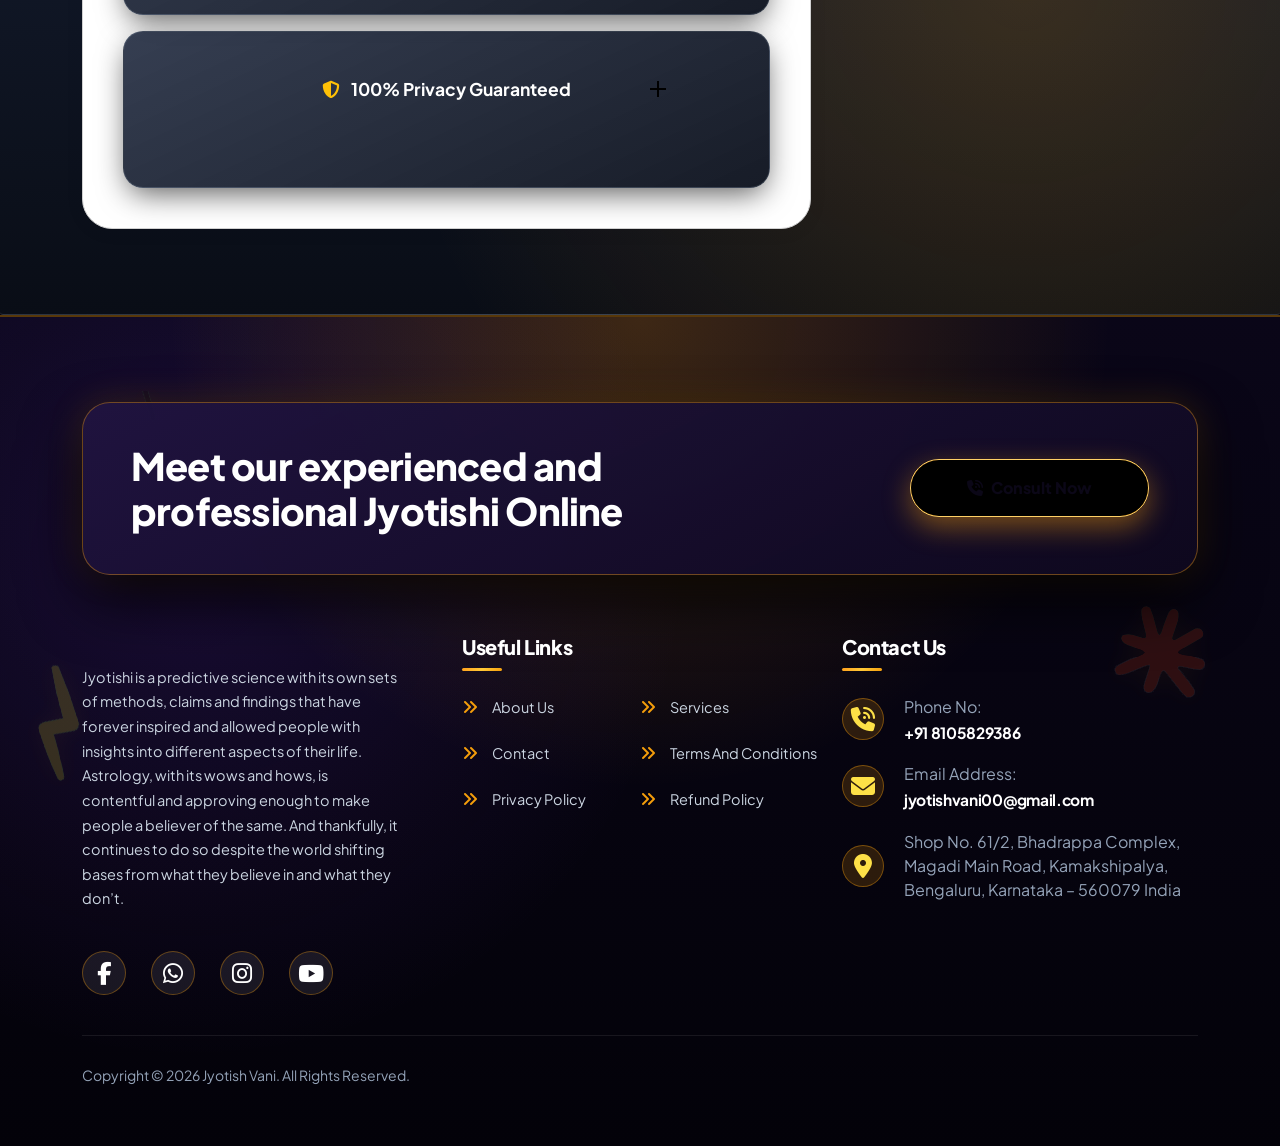
==== commit 3a02ad6f: "first commit" ====
--- a/index.html
+++ b/index.html
@@ -144,6 +144,8 @@
     <link rel="stylesheet" href="assets/css/style.css" />
     <!-- responsive -->
     <link rel="stylesheet" href="assets/css/responsive.css" />
+    <!-- Complete Modern Celestial Vedic Design System -->
+    <link rel="stylesheet" href="assets/css/modern-design.css" />
 </head>
 
 <body>
@@ -187,16 +189,12 @@
         </div>
     </header>
     <!-- header end -->
-    <section class="hero-section three" style="
-        background-image: url(assets/img/2.jpeg);
-        background-position: center;
-      ">
+    <section class="hero-section three">
         <div class="container">
             <div class="row">
                 <div class="col-lg-12">
                     <div class="hero-text sec-title-animation animation-style2">
-                        <span class="title-animation"><a href='/call'>Talk With Our Jyotishi Now</a></span
-              >
+                        <span class="title-animation"><a href='#pricing'>Talk With Our Jyotishi Now</a></span>
               <h1 class="title-animation">
                 Meet our experienced and professional Jyotishi Online
               </h1>
@@ -251,14 +249,14 @@
 
                 <!-- High-converting Action Buttons -->
                 <div class="tjc-actions">
-                  <a class="tjc-btn tjc-btn-call" href="#">
+                  <a class="tjc-btn tjc-btn-call" href="tel:+918105829386">
                     <i class="fa-solid fa-phone-volume"></i>
                     <span>
                       <strong>Talk on Call</strong>
                       <small>Direct Voice Session</small>
                     </span>
                   </a>
-                  <a class="tjc-btn tjc-btn-chat" href="#">
+                  <a class="tjc-btn tjc-btn-chat" href="#pricing">
                     <i class="fa-solid fa-comments"></i>
                     <span>
                       <strong>Chat Online</strong>
@@ -317,7 +315,7 @@
 
                 <!-- Card 2: Talk to Jyotishi (Featured / Hot) -->
                 <div class="col-lg-3 col-md-6 col-12">
-                    <a class="pricing-card-link" href="#">
+                    <a class="pricing-card-link" href="tel:+918105829386">
                         <div class="consult-card consult-card-call">
                             <div>
                                 <div class="consult-top-bar">
@@ -538,9 +536,7 @@
         </div>
       </div>
     </section>
-    <section id="services"
-      class="gap how-it-works-section-wrap"
-      style="background-image: url(assets/img/shaps-bg.png)">
+    <section id="services" class="gap how-it-works-section-wrap">
       <div class="container ">
         <div class="row align-items-center">
           <div class="col-lg-6">
@@ -602,7 +598,7 @@
     </section>
 
     <!-- Our Mobile App Section with Upgraded Official Google Play & App Store Badges -->
-    <section class="gap" id="app-screens" style="background-image: url(assets/img/shaps-bg.png)">
+    <section class="gap" id="app-screens">
       <div class="container">
         <div class="heading sec-title-animation animation-style2 text-center">
           <span class="title-animation">Our Mobile App</span>
@@ -1223,10 +1219,7 @@
         <li><img src="assets/img/shaps-3.png" alt="img" /></li>
       </ul>
     </section> -->
-    <footer 
-      class="gap no-bottom" 
-      style="background-image: url(assets/img/footer1.jpg);"
-    >
+    <footer class="gap no-bottom">
       <div class="container">
         <div class="footer-try">
           <div>
--- a/assets/css/style.css
+++ b/assets/css/style.css
@@ -39,8 +39,8 @@
 
 @import url('https://fonts.googleapis.com/css2?family=Inter:ital,opsz,wght@0,14..32,100..900;1,14..32,100..900&amp;display=swap');
 :root {
-    --bgcolor: #f17a18;
-    --main-color: #372f47;
+    --bgcolor: #f59e0b;
+    --main-color: #120e2e;
 }
 
 body,
--- a/assets/css/modern-design.css
+++ b/assets/css/modern-design.css
@@ -0,0 +1,1429 @@
+/* ==========================================================================
+   JYOTISH VANI - COMPLETE MODERN MULTI-REALM VEDIC DESIGN SYSTEM
+   Every section features a DISTINCT, UNIQUE background design and color palette
+   ========================================================================== */
+
+@import url('https://fonts.googleapis.com/css2?family=Cinzel:wght@600;700;800;900&family=Plus+Jakarta+Sans:ital,wght@0,300;0,400;0,500;0,600;0,700;0,800;1,400&display=swap');
+
+:root {
+    /* Core Typography Colors */
+    --text-white: #ffffff;
+    --text-heading: #f8fafc;
+    --text-silver: #cbd5e1;
+    --text-muted: #94a3b8;
+    
+    /* Sacred Vedic Gold Accents */
+    --gold-primary: #f59e0b;
+    --gold-light: #fde047;
+    --gold-rich: #d97706;
+    --gold-amber: #ff9f1c;
+    --gold-gradient: linear-gradient(135deg, #ff9f1c 0%, #ffc837 50%, #f59e0b 100%);
+    --gold-glow: 0 0 28px rgba(245, 158, 11, 0.35);
+}
+
+/* Global Reset */
+html {
+    scroll-behavior: smooth !important;
+}
+
+html, body {
+    background-color: #06040e !important;
+    color: var(--text-silver) !important;
+    font-family: 'Plus Jakarta Sans', -apple-system, BlinkMacSystemFont, "Segoe UI", Roboto, sans-serif !important;
+    overflow-x: hidden !important;
+    -webkit-font-smoothing: antialiased;
+    -moz-osx-font-smoothing: grayscale;
+}
+
+h1, h2, h3, h4, h5, h6 {
+    color: var(--text-white) !important;
+    font-weight: 700;
+    letter-spacing: -0.02em;
+}
+
+p {
+    color: var(--text-silver) !important;
+    font-size: 15.5px;
+    line-height: 1.7;
+}
+
+a {
+    color: var(--gold-primary);
+    transition: all 0.25s ease;
+}
+
+a:hover {
+    color: var(--gold-light);
+}
+
+/* Subtle decorative floating shapes */
+ul.shaps-img {
+    pointer-events: none !important;
+    z-index: 1 !important;
+}
+
+ul.shaps-img li img {
+    opacity: 0.16 !important;
+    filter: drop-shadow(0 0 10px rgba(245, 158, 11, 0.3)) !important;
+}
+
+/* ==========================================================================
+   00. PRELOADER - RADIANT SACRED OM AURA
+   ========================================================================== */
+
+#preloader {
+    position: fixed;
+    inset: 0;
+    width: 100%;
+    height: 100vh;
+    z-index: 999999 !important;
+    display: flex;
+    justify-content: center;
+    align-items: center;
+    background: radial-gradient(circle at center, #231245 0%, #080415 80%) !important;
+}
+
+.loader-content {
+    text-align: center;
+}
+
+.om-symbol {
+    font-size: 78px;
+    color: var(--gold-light) !important;
+    text-shadow: 0 0 40px rgba(245, 158, 11, 0.85), 0 0 80px rgba(245, 158, 11, 0.45);
+    animation: omPulse 2s ease-in-out infinite alternate;
+}
+
+@keyframes omPulse {
+    0% { transform: scale(0.96); filter: brightness(0.95); }
+    100% { transform: scale(1.08); filter: brightness(1.3); text-shadow: 0 0 60px rgba(253, 224, 71, 0.95), 0 0 100px rgba(245, 158, 11, 0.65); }
+}
+
+.loader-content p {
+    color: var(--text-silver) !important;
+    text-transform: uppercase;
+    letter-spacing: 2px;
+    font-size: 14px !important;
+    margin: 10px 0;
+}
+
+.loader-content h1 {
+    font-size: 48px !important;
+    font-weight: 800;
+    background: linear-gradient(135deg, #ffffff 0%, #fde047 50%, #f59e0b 100%) !important;
+    -webkit-background-clip: text !important;
+    -webkit-text-fill-color: transparent !important;
+    margin-bottom: 20px;
+}
+
+.loader-spinner {
+    width: 48px;
+    height: 48px;
+    border-radius: 50%;
+    border: 3px solid rgba(245, 158, 11, 0.15) !important;
+    border-top: 3px solid var(--gold-primary) !important;
+    border-right: 3px solid var(--gold-light) !important;
+    box-shadow: 0 0 20px rgba(245, 158, 11, 0.4);
+    animation: spin 1s linear infinite;
+    margin: 0 auto 15px auto;
+}
+
+@keyframes spin {
+    to { transform: rotate(360deg); }
+}
+
+.loader-content span {
+    color: var(--gold-light) !important;
+    letter-spacing: 2px;
+    font-weight: 600;
+}
+
+/* ==========================================================================
+   01. HEADER & NAVIGATION - FLOATING CELESTIAL ACRYLIC CAPSULE
+   ========================================================================== */
+
+#stickyHeader {
+    padding: 16px 0;
+    transition: all 0.4s cubic-bezier(0.16, 1, 0.3, 1);
+    z-index: 1000;
+}
+
+#stickyHeader.slideUp {
+    transform: translateY(-110%);
+}
+
+#stickyHeader.slideDown {
+    transform: translateY(0);
+}
+
+.top-bar {
+    background: rgba(13, 10, 30, 0.88) !important;
+    backdrop-filter: blur(22px) !important;
+    -webkit-backdrop-filter: blur(22px) !important;
+    border: 1.5px solid rgba(245, 158, 11, 0.3) !important;
+    border-radius: 40px !important;
+    padding: 12px 36px !important;
+    box-shadow: 0 14px 40px -5px rgba(0, 0, 0, 0.7), 0 0 25px rgba(245, 158, 11, 0.12) !important;
+    transition: all 0.35s ease;
+}
+
+.top-bar:hover {
+    border-color: rgba(245, 158, 11, 0.5) !important;
+    box-shadow: 0 18px 48px -5px rgba(0, 0, 0, 0.8), 0 0 32px rgba(245, 158, 11, 0.2) !important;
+}
+
+.logo a {
+    display: inline-flex;
+    align-items: center;
+    gap: 12px;
+    color: var(--text-white) !important;
+}
+
+.logo img {
+    width: 44px;
+    height: 44px;
+    border-radius: 50%;
+    object-fit: cover;
+    border: 2px solid var(--gold-primary);
+    box-shadow: 0 0 14px rgba(245, 158, 11, 0.45);
+    transition: transform 0.3s ease;
+}
+
+.logo a:hover img {
+    transform: rotate(12deg) scale(1.05);
+}
+
+.logo b {
+    font-size: 22px !important;
+    font-weight: 800 !important;
+    background: linear-gradient(135deg, #ffffff 0%, #fde047 60%, #f59e0b 100%) !important;
+    -webkit-background-clip: text !important;
+    -webkit-text-fill-color: transparent !important;
+    letter-spacing: -0.3px;
+    padding-left: 0 !important;
+}
+
+.navbar-links {
+    display: flex;
+    align-items: center;
+    gap: 8px;
+    margin: 0;
+    padding: 0;
+}
+
+.navbar-dropdown a {
+    color: #e2e8f0 !important;
+    font-size: 14.5px !important;
+    font-weight: 600 !important;
+    padding: 8px 18px !important;
+    border-radius: 30px;
+    position: relative;
+    transition: all 0.25s ease !important;
+}
+
+.navbar-dropdown a:hover {
+    color: var(--gold-light) !important;
+    background: rgba(245, 158, 11, 0.12);
+}
+
+/* ==========================================================================
+   SECTION 1: HERO SECTION
+   DISTINCT THEME: DEEP COSMIC TWILIGHT & SOLAR SURYA GOLD GALAXY
+   Deep purple/obsidian void with Rotating Vedic Mandala & Starlight Constellation Grid
+   ========================================================================== */
+
+.hero-section.three {
+    background-color: #0d0722 !important;
+    background-image: 
+        url('../img/cosmic-stars-grid.svg'),
+        radial-gradient(circle at 75% 20%, rgba(255, 159, 28, 0.3) 0%, transparent 45%),
+        radial-gradient(circle at 20% 70%, rgba(139, 92, 246, 0.32) 0%, transparent 50%),
+        radial-gradient(circle at 50% 30%, rgba(245, 158, 11, 0.2) 0%, transparent 55%),
+        linear-gradient(180deg, #0d0722 0%, #170d38 55%, #0e0725 100%) !important;
+    background-size: 550px 550px, 100% 100%, 100% 100%, 100% 100%, 100% 100% !important;
+    background-repeat: repeat, no-repeat, no-repeat, no-repeat, no-repeat !important;
+    border-bottom: 1.5px solid rgba(245, 158, 11, 0.3) !important;
+    padding-top: 135px !important;
+    padding-bottom: 80px !important;
+    position: relative;
+    overflow: hidden;
+}
+
+/* Rotating Sacred Vedic Zodiac Mandala in Hero Background */
+.hero-section.three::before {
+    content: '';
+    position: absolute;
+    top: 50%;
+    left: 50%;
+    transform: translate(-50%, -50%);
+    width: 920px;
+    height: 920px;
+    background: url('../img/hero-vedic-mandala.svg') no-repeat center center;
+    background-size: contain;
+    opacity: 0.35;
+    pointer-events: none;
+    z-index: 1;
+    animation: heroMandalaSpin 100s linear infinite;
+}
+
+@keyframes heroMandalaSpin {
+    from {
+        transform: translate(-50%, -50%) rotate(0deg);
+    }
+    to {
+        transform: translate(-50%, -50%) rotate(360deg);
+    }
+}
+
+.hero-section.three .container {
+    position: relative;
+    z-index: 2;
+}
+
+.hero-text span.title-animation a {
+    display: inline-flex;
+    align-items: center;
+    gap: 8px;
+    background: rgba(245, 158, 11, 0.14) !important;
+    color: var(--gold-light) !important;
+    border: 1px solid rgba(245, 158, 11, 0.4) !important;
+    padding: 8px 24px !important;
+    border-radius: 30px !important;
+    font-size: 13.5px !important;
+    font-weight: 700 !important;
+    text-transform: uppercase !important;
+    letter-spacing: 1px !important;
+    margin-bottom: 22px !important;
+    box-shadow: 0 0 22px rgba(245, 158, 11, 0.2);
+}
+
+.hero-text h1 {
+    font-size: 52px !important;
+    font-weight: 800 !important;
+    line-height: 1.18 !important;
+    color: #ffffff !important;
+    margin-bottom: 30px !important;
+    text-shadow: 0 4px 30px rgba(0, 0, 0, 0.6);
+}
+
+/* Talk To Jyotishi Container */
+.talk-jyotishi-container {
+    background: linear-gradient(145deg, rgba(28, 18, 58, 0.92) 0%, rgba(16, 10, 36, 0.96) 100%) !important;
+    border: 1.5px solid rgba(245, 158, 11, 0.38) !important;
+    border-radius: 28px !important;
+    padding: 30px 36px !important;
+    margin-top: 32px !important;
+    box-shadow: 0 25px 65px -10px rgba(0, 0, 0, 0.85), 0 0 40px rgba(245, 158, 11, 0.18) !important;
+    backdrop-filter: blur(20px) !important;
+    -webkit-backdrop-filter: blur(20px) !important;
+    position: relative;
+    z-index: 2;
+    transition: all 0.35s ease !important;
+}
+
+.talk-jyotishi-container:hover {
+    transform: translateY(-4px) !important;
+    border-color: rgba(245, 158, 11, 0.65) !important;
+    box-shadow: 0 32px 75px -10px rgba(0, 0, 0, 0.9), 0 0 50px rgba(245, 158, 11, 0.3) !important;
+}
+
+.tjc-header {
+    border-bottom: 1px solid rgba(245, 158, 11, 0.2) !important;
+    padding-bottom: 18px !important;
+    margin-bottom: 22px !important;
+}
+
+.tjc-live-pill {
+    background: rgba(16, 185, 129, 0.15) !important;
+    border: 1px solid rgba(16, 185, 129, 0.5) !important;
+    color: #6ee7b7 !important;
+    font-size: 13px !important;
+    font-weight: 600 !important;
+    padding: 6px 16px !important;
+    border-radius: 50px !important;
+}
+
+.tjc-rating-pill {
+    color: var(--text-silver) !important;
+}
+
+.tjc-stars {
+    color: var(--gold-light) !important;
+}
+
+.tjc-icon-circle {
+    background: var(--gold-gradient) !important;
+    color: #0b0717 !important;
+    box-shadow: 0 10px 28px rgba(245, 158, 11, 0.45) !important;
+}
+
+.tjc-title-wrap h3 {
+    color: #ffffff !important;
+    font-size: 26px !important;
+    font-weight: 800 !important;
+}
+
+.tjc-tag-fast {
+    background: rgba(245, 158, 11, 0.16) !important;
+    color: var(--gold-light) !important;
+    border: 1px solid rgba(245, 158, 11, 0.4) !important;
+    font-size: 11.5px !important;
+    font-weight: 700 !important;
+    padding: 4px 10px !important;
+    border-radius: 20px !important;
+}
+
+.tjc-info p {
+    color: var(--text-silver) !important;
+    font-size: 14.5px !important;
+}
+
+.tjc-chip {
+    background: rgba(255, 255, 255, 0.08) !important;
+    border: 1px solid rgba(255, 255, 255, 0.14) !important;
+    color: var(--text-silver) !important;
+    font-size: 12px !important;
+    font-weight: 600 !important;
+    padding: 5px 12px !important;
+    border-radius: 20px !important;
+}
+
+.tjc-chip i {
+    color: var(--gold-primary) !important;
+}
+
+.tjc-chip-offer {
+    background: rgba(16, 185, 129, 0.16) !important;
+    border-color: rgba(16, 185, 129, 0.5) !important;
+    color: #6ee7b7 !important;
+}
+
+.tjc-btn-call {
+    background: var(--gold-gradient) !important;
+    color: #0b0717 !important;
+    border: 1px solid #ffd166 !important;
+    box-shadow: 0 8px 24px rgba(245, 158, 11, 0.35) !important;
+}
+
+.tjc-btn-call:hover {
+    transform: translateY(-3px) scale(1.02) !important;
+    box-shadow: 0 12px 32px rgba(245, 158, 11, 0.5) !important;
+    color: #000000 !important;
+}
+
+.tjc-btn-call i, .tjc-btn-call strong {
+    color: #0b0717 !important;
+}
+
+.tjc-btn-call small {
+    color: rgba(11, 7, 23, 0.8) !important;
+}
+
+.tjc-btn-chat {
+    background: rgba(255, 255, 255, 0.08) !important;
+    color: #ffffff !important;
+    border: 1.5px solid rgba(245, 158, 11, 0.45) !important;
+}
+
+.tjc-btn-chat:hover {
+    background: rgba(245, 158, 11, 0.2) !important;
+    border-color: var(--gold-light) !important;
+    color: var(--gold-light) !important;
+    transform: translateY(-3px) scale(1.02) !important;
+}
+
+.tjc-btn-chat i {
+    color: var(--gold-light) !important;
+}
+
+.tjc-btn-chat strong {
+    color: #ffffff !important;
+}
+
+.tjc-btn-chat small {
+    color: var(--text-silver) !important;
+}
+
+/* ==========================================================================
+   SECTION 2: CONSULTATIONS & PRICING (#pricing)
+   DISTINCT THEME: SACRED ROYAL SAFFRON & GOLDEN AMBER REALM
+   Warm, rich, spiritual amber & saffron glow over deep plum velvet
+   ========================================================================== */
+
+#pricing.pricing-section-wrap {
+    background-color: #170928 !important;
+    background-image: 
+        url('../img/pricing-vedic-pattern.svg'),
+        radial-gradient(ellipse at 50% 20%, rgba(255, 119, 0, 0.22) 0%, transparent 55%),
+        radial-gradient(circle at 10% 80%, rgba(245, 158, 11, 0.2) 0%, transparent 45%),
+        radial-gradient(circle at 90% 70%, rgba(217, 119, 6, 0.18) 0%, transparent 45%),
+        linear-gradient(180deg, #170928 0%, #29103e 50%, #150826 100%) !important;
+    background-size: 380px 380px, 100% 100%, 100% 100%, 100% 100%, 100% 100% !important;
+    background-repeat: repeat, no-repeat, no-repeat, no-repeat, no-repeat !important;
+    border-bottom: 1.5px solid rgba(255, 159, 28, 0.25) !important;
+    padding: 85px 0 75px 0 !important;
+    position: relative;
+    z-index: 3;
+}
+
+.pricing-header-pill {
+    background: rgba(255, 159, 28, 0.16) !important;
+    color: #fed7aa !important;
+    border: 1.5px solid rgba(255, 159, 28, 0.45) !important;
+    font-size: 13.5px !important;
+    font-weight: 700 !important;
+    padding: 8px 26px !important;
+    border-radius: 30px !important;
+    text-transform: uppercase !important;
+    letter-spacing: 0.8px !important;
+    box-shadow: 0 0 25px rgba(255, 159, 28, 0.22) !important;
+}
+
+.consult-card {
+    background: linear-gradient(155deg, rgba(38, 18, 62, 0.9) 0%, rgba(20, 9, 36, 0.96) 100%) !important;
+    border: 1.5px solid rgba(255, 159, 28, 0.25) !important;
+    border-radius: 24px !important;
+    padding: 28px 24px !important;
+    box-shadow: 0 16px 40px -10px rgba(0, 0, 0, 0.7) !important;
+    backdrop-filter: blur(16px) !important;
+    -webkit-backdrop-filter: blur(16px) !important;
+    transition: all 0.35s ease !important;
+}
+
+.consult-card:hover {
+    transform: translateY(-8px) !important;
+    border-color: rgba(255, 159, 28, 0.65) !important;
+    box-shadow: 0 24px 55px -10px rgba(0, 0, 0, 0.85), 0 0 35px rgba(255, 159, 28, 0.25) !important;
+}
+
+.consult-card-chat {
+    border-color: rgba(244, 63, 94, 0.35) !important;
+}
+.consult-card-chat:hover {
+    border-color: rgba(244, 63, 94, 0.75) !important;
+    box-shadow: 0 24px 55px -10px rgba(0, 0, 0, 0.85), 0 0 35px rgba(244, 63, 94, 0.3) !important;
+}
+.consult-card-chat .consult-icon-box {
+    background: linear-gradient(135deg, #f43f5e 0%, #be123c 100%) !important;
+}
+
+.consult-card-call {
+    background: linear-gradient(155deg, rgba(50, 24, 82, 0.95) 0%, rgba(25, 11, 44, 0.98) 100%) !important;
+    border: 2px solid rgba(255, 159, 28, 0.65) !important;
+    box-shadow: 0 20px 50px -10px rgba(0, 0, 0, 0.8), 0 0 40px rgba(255, 159, 28, 0.3) !important;
+}
+.consult-card-call:hover {
+    border-color: #ffd166 !important;
+    box-shadow: 0 28px 65px -10px rgba(0, 0, 0, 0.9), 0 0 55px rgba(255, 159, 28, 0.45) !important;
+}
+.consult-card-call .consult-icon-box {
+    background: var(--gold-gradient) !important;
+    color: #0b0717 !important;
+}
+.consult-card-call .consult-btn {
+    background: var(--gold-gradient) !important;
+    color: #0b0717 !important;
+    border: none !important;
+}
+
+.consult-card-mall {
+    border-color: rgba(16, 185, 129, 0.35) !important;
+}
+.consult-card-mall:hover {
+    border-color: rgba(16, 185, 129, 0.75) !important;
+}
+.consult-card-mall .consult-icon-box {
+    background: linear-gradient(135deg, #10b981 0%, #047857 100%) !important;
+}
+
+.consult-card-pooja {
+    border-color: rgba(245, 158, 11, 0.35) !important;
+}
+.consult-card-pooja:hover {
+    border-color: rgba(245, 158, 11, 0.75) !important;
+}
+.consult-card-pooja .consult-icon-box {
+    background: linear-gradient(135deg, #f59e0b 0%, #b45309 100%) !important;
+}
+
+.consult-tag {
+    background: rgba(255, 255, 255, 0.08) !important;
+    color: #f1f5f9 !important;
+    border: 1px solid rgba(255, 255, 255, 0.14) !important;
+}
+
+.consult-title {
+    color: #ffffff !important;
+    font-size: 19px !important;
+    font-weight: 800 !important;
+}
+
+.consult-desc {
+    color: var(--text-silver) !important;
+    font-size: 13.5px !important;
+}
+
+.consult-price-current {
+    color: #ffffff !important;
+    font-size: 20px !important;
+    font-weight: 800 !important;
+}
+
+.consult-price-old {
+    color: var(--text-muted) !important;
+}
+
+.consult-btn {
+    background: rgba(255, 255, 255, 0.08) !important;
+    color: #ffffff !important;
+    border: 1px solid rgba(255, 159, 28, 0.35) !important;
+}
+
+.consult-card:hover .consult-btn {
+    background: var(--gold-gradient) !important;
+    color: #0b0717 !important;
+    border-color: #ffd166 !important;
+}
+
+/* ==========================================================================
+   SECTION 3: SACRED VEDIC SOLUTIONS (#about)
+   DISTINCT THEME: CELESTIAL SAPPHIRE & MIDNIGHT NAKSHATRA BLUE REALM
+   Cool, mystical, deep starry night sky reminiscent of Vedic astrology charts
+   ========================================================================== */
+
+#about {
+    position: relative;
+    background-color: #070e24 !important;
+    background-image: 
+        url('../img/services-kundli-chart.svg'),
+        radial-gradient(circle at 80% 25%, rgba(14, 165, 233, 0.24) 0%, transparent 48%),
+        radial-gradient(circle at 18% 75%, rgba(99, 102, 241, 0.25) 0%, transparent 50%),
+        radial-gradient(circle at 50% 50%, rgba(2, 132, 199, 0.15) 0%, transparent 55%),
+        linear-gradient(180deg, #070e24 0%, #0e1e47 50%, #08102b 100%) !important;
+    background-position: center center, center center, center center, center center, center center !important;
+    background-size: 750px 750px, 100% 100%, 100% 100%, 100% 100%, 100% 100% !important;
+    background-repeat: no-repeat, no-repeat, no-repeat, no-repeat, no-repeat !important;
+    border-bottom: 1.5px solid rgba(14, 165, 233, 0.28) !important;
+    padding: 85px 0 !important;
+    z-index: 3;
+}
+
+.services-badge-pill {
+    background: rgba(14, 165, 233, 0.15) !important;
+    color: #7dd3fc !important;
+    border: 1.5px solid rgba(14, 165, 233, 0.45) !important;
+    font-size: 13px !important;
+    font-weight: 700 !important;
+    padding: 7px 22px !important;
+    border-radius: 30px !important;
+    box-shadow: 0 0 25px rgba(14, 165, 233, 0.22) !important;
+}
+
+.services-header h2 {
+    color: #ffffff !important;
+    font-size: 42px !important;
+    font-weight: 800 !important;
+}
+
+.services-header p {
+    color: #94a3b8 !important;
+}
+
+.service-grid-card {
+    background: linear-gradient(155deg, rgba(16, 32, 70, 0.88) 0%, rgba(8, 18, 42, 0.95) 100%) !important;
+    border: 1.5px solid rgba(14, 165, 233, 0.25) !important;
+    border-radius: 24px !important;
+    padding: 30px 26px !important;
+    box-shadow: 0 16px 40px -10px rgba(0, 0, 0, 0.7) !important;
+    backdrop-filter: blur(16px) !important;
+    -webkit-backdrop-filter: blur(16px) !important;
+    transition: all 0.35s ease !important;
+}
+
+.service-grid-card::after {
+    background: linear-gradient(90deg, #38bdf8, #818cf8) !important;
+}
+
+.service-grid-card:hover {
+    transform: translateY(-8px) !important;
+    border-color: rgba(56, 189, 248, 0.65) !important;
+    box-shadow: 0 24px 55px -10px rgba(0, 0, 0, 0.85), 0 0 35px rgba(56, 189, 248, 0.25) !important;
+}
+
+.service-card-badge {
+    background: rgba(14, 165, 233, 0.16) !important;
+    color: #7dd3fc !important;
+    border: 1px solid rgba(14, 165, 233, 0.4) !important;
+}
+
+.service-grid-card h3 {
+    color: #ffffff !important;
+    font-size: 21px !important;
+    font-weight: 800 !important;
+}
+
+.service-grid-card p {
+    color: #cbd5e1 !important;
+    font-size: 14.5px !important;
+}
+
+.service-card-link {
+    color: #38bdf8 !important;
+    font-weight: 700 !important;
+}
+
+.service-grid-card:hover .service-card-link {
+    color: #ffffff !important;
+    text-shadow: 0 0 12px rgba(56, 189, 248, 0.8);
+}
+
+/* ==========================================================================
+   SECTION 4: HOW IT WORKS (#services)
+   DISTINCT THEME: MYSTIC ROYAL AMETHYST & SPIRITUAL PURPLE REALM
+   Intuitive, sacred violet atmosphere for divine connection
+   ========================================================================== */
+
+#services.how-it-works-section-wrap {
+    background-color: #180930 !important;
+    background-image: 
+        url('../img/cosmic-stars-grid.svg'),
+        radial-gradient(circle at 25% 25%, rgba(168, 85, 247, 0.28) 0%, transparent 48%),
+        radial-gradient(circle at 78% 75%, rgba(236, 72, 153, 0.22) 0%, transparent 50%),
+        radial-gradient(circle at 50% 50%, rgba(147, 51, 234, 0.16) 0%, transparent 55%),
+        linear-gradient(180deg, #180930 0%, #2e1156 50%, #15082a 100%) !important;
+    background-size: 600px 600px, 100% 100%, 100% 100%, 100% 100%, 100% 100% !important;
+    background-repeat: repeat, no-repeat, no-repeat, no-repeat, no-repeat !important;
+    border-bottom: 1.5px solid rgba(168, 85, 247, 0.28) !important;
+    padding: 85px 0 !important;
+    position: relative;
+    z-index: 3;
+}
+
+.heading.two span.title-animation, .heading span.title-animation {
+    color: #d8b4fe !important;
+    font-size: 14px !important;
+    font-weight: 700 !important;
+    text-transform: uppercase !important;
+    letter-spacing: 1.5px !important;
+}
+
+.heading.two h2, .heading h2 {
+    color: #ffffff !important;
+    font-size: 42px !important;
+    font-weight: 800 !important;
+}
+
+ul.chek li {
+    color: #e2e8f0 !important;
+    font-size: 15.5px !important;
+    line-height: 1.7 !important;
+}
+
+ul.chek li i {
+    color: #c084fc !important;
+    text-shadow: 0 0 12px rgba(192, 132, 252, 0.6);
+}
+
+.hiw-step-card {
+    background: linear-gradient(155deg, rgba(45, 18, 84, 0.88) 0%, rgba(24, 9, 46, 0.95) 100%) !important;
+    border: 1.5px solid rgba(168, 85, 247, 0.25) !important;
+    border-radius: 20px !important;
+    padding: 24px 22px !important;
+    box-shadow: 0 12px 35px -5px rgba(0, 0, 0, 0.65) !important;
+    backdrop-filter: blur(14px) !important;
+    -webkit-backdrop-filter: blur(14px) !important;
+    transition: all 0.35s ease !important;
+}
+
+.hiw-step-card:hover {
+    transform: translateX(6px) !important;
+    border-color: rgba(168, 85, 247, 0.65) !important;
+    box-shadow: 0 18px 45px -5px rgba(0, 0, 0, 0.75), 0 0 30px rgba(168, 85, 247, 0.3) !important;
+}
+
+.hiw-step-num {
+    background: linear-gradient(135deg, #a855f7 0%, #d946ef 100%) !important;
+    color: #ffffff !important;
+    font-weight: 900 !important;
+    box-shadow: 0 6px 18px rgba(168, 85, 247, 0.5) !important;
+}
+
+.hiw-step-content h4 {
+    color: #ffffff !important;
+    font-size: 18px !important;
+    font-weight: 800 !important;
+}
+
+.hiw-step-content p {
+    color: #cbd5e1 !important;
+}
+
+/* ==========================================================================
+   SECTION 5: MOBILE APP SHOWCASE (#app-screens)
+   DISTINCT THEME: EMERALD JADE & ASTROLOGICAL FORTUNE GREEN REALM
+   Prosperity, Mercury Budha healing, and high-tech digital growth
+   ========================================================================== */
+
+#app-screens {
+    background: 
+        radial-gradient(circle at 75% 30%, rgba(16, 185, 129, 0.24) 0%, transparent 48%),
+        radial-gradient(circle at 20% 75%, rgba(20, 184, 166, 0.22) 0%, transparent 50%),
+        radial-gradient(circle at 50% 50%, rgba(5, 150, 105, 0.16) 0%, transparent 55%),
+        linear-gradient(180deg, #071c17 0%, #0d332a 50%, #071914 100%) !important;
+    border-bottom: 1.5px solid rgba(16, 185, 129, 0.28) !important;
+    padding: 85px 0 !important;
+    position: relative;
+    z-index: 3;
+}
+
+.store-badge {
+    background: linear-gradient(145deg, rgba(14, 48, 38, 0.9) 0%, rgba(6, 24, 19, 0.95) 100%) !important;
+    border: 1.5px solid rgba(16, 185, 129, 0.45) !important;
+    box-shadow: 0 10px 25px rgba(0, 0, 0, 0.6), 0 0 20px rgba(16, 185, 129, 0.15) !important;
+    border-radius: 16px !important;
+    transition: all 0.3s ease !important;
+}
+
+.store-badge:hover {
+    transform: translateY(-4px) !important;
+    border-color: #6ee7b7 !important;
+    box-shadow: 0 16px 35px rgba(0, 0, 0, 0.75), 0 0 30px rgba(16, 185, 129, 0.35) !important;
+}
+
+.store-badge-text small {
+    color: #a7f3d0 !important;
+}
+
+.store-badge-text strong {
+    color: #ffffff !important;
+}
+
+.store-trust-meta {
+    color: #cbd5e1 !important;
+}
+
+.store-stars {
+    color: #34d399 !important;
+    text-shadow: 0 0 10px rgba(52, 211, 153, 0.7);
+}
+
+.app-screen-card {
+    background: linear-gradient(155deg, rgba(16, 44, 35, 0.8) 0%, rgba(7, 22, 17, 0.92) 100%) !important;
+    border: 1.5px solid rgba(16, 185, 129, 0.3) !important;
+    border-radius: 24px !important;
+    padding: 10px !important;
+    box-shadow: 0 20px 45px rgba(0, 0, 0, 0.7), 0 0 25px rgba(16, 185, 129, 0.15) !important;
+    transition: all 0.4s ease;
+}
+
+.app-screen-card:hover {
+    transform: translateY(-10px) scale(1.03);
+    border-color: #34d399 !important;
+    box-shadow: 0 28px 60px rgba(0, 0, 0, 0.85), 0 0 35px rgba(16, 185, 129, 0.3) !important;
+}
+
+/* ==========================================================================
+   SECTION 6: CLIENT STATS / SATISFACTION NUMBERS (.section-client)
+   DISTINCT THEME: RADIANT GOLDEN SUNRISE & DHANA YOGA RIBBON
+   Vibrant, wealthy, golden Vedic milestone banner
+   ========================================================================== */
+
+.section-client {
+    background: 
+        radial-gradient(ellipse at 50% 50%, rgba(245, 158, 11, 0.25) 0%, transparent 65%),
+        radial-gradient(circle at 15% 50%, rgba(217, 119, 6, 0.2) 0%, transparent 45%),
+        radial-gradient(circle at 85% 50%, rgba(251, 191, 36, 0.18) 0%, transparent 45%),
+        linear-gradient(180deg, #1b1303 0%, #312105 50%, #160f02 100%) !important;
+    border-bottom: 1.5px solid rgba(245, 158, 11, 0.35) !important;
+    padding: 60px 0 !important;
+    position: relative;
+    z-index: 3;
+}
+
+.count-style {
+    background: linear-gradient(155deg, rgba(46, 31, 7, 0.9) 0%, rgba(22, 15, 3, 0.96) 100%) !important;
+    border: 1.5px solid rgba(245, 158, 11, 0.45) !important;
+    border-radius: 28px !important;
+    padding: 36px 30px !important;
+    box-shadow: 0 20px 50px rgba(0, 0, 0, 0.65), 0 0 30px rgba(245, 158, 11, 0.2) !important;
+    backdrop-filter: blur(16px) !important;
+    text-align: center;
+    transition: all 0.35s ease;
+}
+
+.count-style:hover {
+    transform: translateY(-6px);
+    border-color: #fde047 !important;
+    box-shadow: 0 28px 60px rgba(0, 0, 0, 0.75), 0 0 40px rgba(245, 158, 11, 0.35) !important;
+}
+
+.count-style h2 {
+    font-size: 72px !important;
+    font-weight: 900 !important;
+    background: linear-gradient(135deg, #ffffff 0%, #fde047 50%, #f59e0b 100%) !important;
+    -webkit-background-clip: text !important;
+    -webkit-text-fill-color: transparent !important;
+    margin-bottom: 12px !important;
+}
+
+.count-style h2 sup {
+    color: var(--gold-light) !important;
+    -webkit-text-fill-color: var(--gold-light) !important;
+    font-size: 40px !important;
+}
+
+.count-style h4 {
+    color: #ffffff !important;
+    font-size: 20px !important;
+    font-weight: 700 !important;
+}
+
+/* ==========================================================================
+   SECTION 7: CLIENT REVIEWS MARQUEE (.clients-section)
+   DISTINCT THEME: DEEP COSMIC VELVET & RUBY MAGENTA REALM
+   Warm, intimate, luxurious burgundy and rose velvet night
+   ========================================================================== */
+
+.clients-section {
+    background: 
+        radial-gradient(circle at 20% 35%, rgba(225, 29, 72, 0.24) 0%, transparent 48%),
+        radial-gradient(circle at 80% 65%, rgba(147, 51, 234, 0.25) 0%, transparent 50%),
+        radial-gradient(circle at 50% 50%, rgba(190, 18, 60, 0.16) 0%, transparent 55%),
+        linear-gradient(180deg, #1d071b 0%, #350f31 50%, #170615 100%) !important;
+    border-bottom: 1.5px solid rgba(225, 29, 72, 0.28) !important;
+    padding: 85px 0 !important;
+    position: relative;
+    z-index: 3;
+}
+
+.clients {
+    background: linear-gradient(155deg, rgba(50, 15, 43, 0.9) 0%, rgba(25, 7, 21, 0.96) 100%) !important;
+    border: 1.5px solid rgba(225, 29, 72, 0.3) !important;
+    border-radius: 22px !important;
+    padding: 26px 28px !important;
+    box-shadow: 0 16px 35px -5px rgba(0, 0, 0, 0.7) !important;
+    backdrop-filter: blur(14px) !important;
+    margin-right: 24px;
+    transition: all 0.3s ease;
+}
+
+.clients:hover {
+    border-color: rgba(225, 29, 72, 0.7) !important;
+    box-shadow: 0 20px 45px -5px rgba(0, 0, 0, 0.8), 0 0 30px rgba(225, 29, 72, 0.25) !important;
+}
+
+.clients h3 {
+    color: #ffffff !important;
+    font-size: 19px !important;
+    font-weight: 800 !important;
+}
+
+.clients i.fa-quote-right {
+    color: #fb7185 !important;
+    font-size: 24px;
+}
+
+ul.star li i {
+    color: #fde047 !important;
+    text-shadow: 0 0 8px rgba(253, 224, 71, 0.6);
+}
+
+.clients p {
+    color: #f1f5f9 !important;
+    font-size: 14.5px !important;
+    line-height: 1.65 !important;
+}
+
+/* ==========================================================================
+   SECTION 8: HIRING ASTROLOGERS (.hiring-section)
+   DISTINCT THEME: MAJESTIC ROYAL MAROON & MOLTEN GOLD PALACE REALM
+   Authoritative, prestigious, high-converting recruitment banner
+   ========================================================================== */
+
+.hiring-section {
+    background: 
+        radial-gradient(circle at 50% 50%, rgba(180, 83, 9, 0.18) 0%, transparent 60%),
+        linear-gradient(180deg, #140509 0%, #1f070e 50%, #110408 100%) !important;
+    border-bottom: 1.5px solid rgba(245, 158, 11, 0.3) !important;
+    padding: 75px 0 !important;
+    position: relative;
+    z-index: 3;
+}
+
+.hiring-container {
+    background: 
+        radial-gradient(ellipse at 85% 20%, rgba(255, 183, 3, 0.28) 0%, transparent 48%),
+        radial-gradient(circle at 18% 80%, rgba(225, 29, 72, 0.3) 0%, transparent 50%),
+        linear-gradient(135deg, #300a14 0%, #521223 50%, #25060e 100%) !important;
+    border: 2px solid rgba(245, 158, 11, 0.5) !important;
+    border-radius: 32px !important;
+    box-shadow: 0 30px 75px rgba(0, 0, 0, 0.85), 0 0 50px rgba(245, 158, 11, 0.22) !important;
+}
+
+.hiring-content .brand-name {
+    background: rgba(245, 158, 11, 0.2) !important;
+    color: var(--gold-light) !important;
+    border: 1.5px solid rgba(245, 158, 11, 0.5) !important;
+    border-radius: 30px !important;
+    padding: 6px 20px !important;
+    font-size: 13px !important;
+    letter-spacing: 1.5px !important;
+    font-weight: 800 !important;
+}
+
+.hiring-sub {
+    color: #fed7aa !important;
+    font-weight: 700 !important;
+    letter-spacing: 2px !important;
+}
+
+.hiring-title {
+    font-size: 64px !important;
+    font-weight: 900 !important;
+    background: linear-gradient(135deg, #ffffff 0%, #fde047 50%, #f59e0b 100%) !important;
+    -webkit-background-clip: text !important;
+    -webkit-text-fill-color: transparent !important;
+}
+
+.hiring-label {
+    background: var(--gold-gradient) !important;
+    color: #0b0717 !important;
+    font-weight: 900 !important;
+    border-radius: 8px !important;
+    box-shadow: 0 6px 22px rgba(245, 158, 11, 0.45) !important;
+}
+
+.hiring-description {
+    color: #e2e8f0 !important;
+    font-size: 16px !important;
+}
+
+.benefit {
+    background: rgba(255, 255, 255, 0.08) !important;
+    border: 1px solid rgba(245, 158, 11, 0.35) !important;
+    border-radius: 16px !important;
+    transition: all 0.3s ease;
+}
+
+.benefit:hover {
+    background: rgba(245, 158, 11, 0.18) !important;
+    border-color: var(--gold-light) !important;
+    transform: translateY(-4px);
+    box-shadow: 0 10px 25px rgba(245, 158, 11, 0.25);
+}
+
+.benefit span i {
+    color: var(--gold-light) !important;
+    font-size: 22px;
+}
+
+.benefit h4 {
+    color: #ffffff !important;
+    font-size: 13px !important;
+    font-weight: 700 !important;
+}
+
+.join-btn {
+    background: var(--gold-gradient) !important;
+    color: #0b0717 !important;
+    font-weight: 800 !important;
+    border: 1px solid #ffd166 !important;
+    border-radius: 30px !important;
+    padding: 14px 34px !important;
+    box-shadow: 0 10px 30px rgba(245, 158, 11, 0.45) !important;
+}
+
+.join-btn:hover {
+    color: #000000 !important;
+    transform: translateY(-3px) scale(1.03) !important;
+    box-shadow: 0 16px 40px rgba(245, 158, 11, 0.6) !important;
+}
+
+/* ==========================================================================
+   SECTION 9: FAQ & CONTACT HUB (.accordion-section)
+   DISTINCT THEME: MOONSTONE PLATINUM & SLATE OBSIDIAN REALM
+   Calm, clear, high-contrast reading environment with diamond highlights
+   ========================================================================== */
+
+.accordion-section {
+    background: 
+        radial-gradient(circle at 45% 20%, rgba(148, 163, 184, 0.2) 0%, transparent 48%),
+        radial-gradient(circle at 80% 70%, rgba(245, 158, 11, 0.18) 0%, transparent 50%),
+        linear-gradient(180deg, #0b0f19 0%, #151d30 50%, #090d16 100%) !important;
+    border-bottom: 1.5px solid rgba(148, 163, 184, 0.25) !important;
+    padding: 85px 0 !important;
+    position: relative;
+    z-index: 3;
+}
+
+.accordion-item {
+    background: linear-gradient(155deg, rgba(26, 36, 58, 0.88) 0%, rgba(13, 18, 30, 0.96) 100%) !important;
+    border: 1.5px solid rgba(148, 163, 184, 0.22) !important;
+    border-radius: 20px !important;
+    margin-bottom: 16px !important;
+    box-shadow: 0 10px 30px -5px rgba(0, 0, 0, 0.65) !important;
+    backdrop-filter: blur(14px) !important;
+    overflow: hidden;
+    transition: all 0.3s ease;
+}
+
+.accordion-item.active {
+    border-color: rgba(245, 158, 11, 0.7) !important;
+    box-shadow: 0 16px 40px -5px rgba(0, 0, 0, 0.8), 0 0 30px rgba(245, 158, 11, 0.22) !important;
+}
+
+.accordion-item a.heading {
+    color: #ffffff !important;
+    padding: 22px 26px !important;
+    font-size: 17.5px !important;
+    font-weight: 700 !important;
+}
+
+.accordion-item .title {
+    color: #ffffff !important;
+    font-size: 17.5px !important;
+    font-weight: 700 !important;
+}
+
+.accordion-item .content p {
+    color: #cbd5e1 !important;
+    padding: 0 26px 24px 26px !important;
+    font-size: 15px !important;
+    line-height: 1.7 !important;
+}
+
+.accordion-contact {
+    background: linear-gradient(155deg, rgba(30, 42, 68, 0.92) 0%, rgba(14, 20, 34, 0.97) 100%) !important;
+    border: 1.5px solid rgba(245, 158, 11, 0.4) !important;
+    border-radius: 24px !important;
+    padding: 30px 24px !important;
+    box-shadow: 0 20px 45px rgba(0, 0, 0, 0.75), 0 0 25px rgba(245, 158, 11, 0.15) !important;
+    backdrop-filter: blur(16px) !important;
+}
+
+.accordion-contact h4 {
+    color: #ffffff !important;
+    font-size: 16.5px !important;
+    margin-bottom: 14px !important;
+}
+
+.accordion-contact h4 a {
+    color: var(--gold-light) !important;
+}
+
+.accordion-contact a.button.btn {
+    background: var(--gold-gradient) !important;
+    color: #0b0717 !important;
+    border-radius: 30px !important;
+    padding: 12px 28px !important;
+    box-shadow: 0 8px 24px rgba(245, 158, 11, 0.4) !important;
+}
+
+.accordion-contact a.button.btn span span {
+    color: #0b0717 !important;
+    font-weight: 800 !important;
+}
+
+/* ==========================================================================
+   SECTION 10: FOOTER (footer)
+   DISTINCT THEME: PURE COSMIC MIDNIGHT VOID & GOLDEN GALAXY HORIZON
+   The deepest celestial night canopy with a glowing solar crest
+   ========================================================================== */
+
+footer.gap {
+    background: 
+        radial-gradient(circle at 50% 0%, rgba(245, 158, 11, 0.22) 0%, transparent 45%),
+        radial-gradient(circle at 15% 30%, rgba(124, 58, 237, 0.15) 0%, transparent 40%),
+        linear-gradient(180deg, #0a0618 0%, #030209 100%) !important;
+    border-top: 2px solid rgba(245, 158, 11, 0.35) !important;
+    padding-top: 85px !important;
+    position: relative;
+    z-index: 3;
+}
+
+.footer-try {
+    background: linear-gradient(155deg, rgba(32, 20, 64, 0.95) 0%, rgba(14, 8, 30, 0.98) 100%) !important;
+    border: 1.5px solid rgba(245, 158, 11, 0.4) !important;
+    border-radius: 28px !important;
+    padding: 40px 48px !important;
+    box-shadow: 0 25px 60px rgba(0, 0, 0, 0.85), 0 0 35px rgba(245, 158, 11, 0.18) !important;
+    margin-bottom: 60px !important;
+}
+
+.footer-try h2 {
+    color: #ffffff !important;
+    font-size: 38px !important;
+    font-weight: 800 !important;
+}
+
+.footer-try a.button.btn {
+    background: var(--gold-gradient) !important;
+    color: #0b0717 !important;
+    border: 1px solid #ffd166 !important;
+    border-radius: 30px !important;
+    font-weight: 800 !important;
+    box-shadow: 0 10px 28px rgba(245, 158, 11, 0.45) !important;
+}
+
+.footer-try a.button.btn span span {
+    color: #0b0717 !important;
+}
+
+.footer-logo p {
+    color: #cbd5e1 !important;
+    font-size: 14.5px !important;
+    line-height: 1.7 !important;
+}
+
+.social-media li a {
+    background: rgba(255, 255, 255, 0.08) !important;
+    color: var(--gold-light) !important;
+    border: 1px solid rgba(245, 158, 11, 0.35) !important;
+    border-radius: 50% !important;
+    width: 44px;
+    height: 44px;
+    display: inline-flex;
+    align-items: center;
+    justify-content: center;
+    transition: all 0.3s ease;
+}
+
+.social-media li a:hover {
+    background: var(--gold-gradient) !important;
+    color: #0b0717 !important;
+    transform: translateY(-4px) rotate(8deg);
+    box-shadow: 0 8px 22px rgba(245, 158, 11, 0.45);
+}
+
+.widget-title h3 {
+    color: #ffffff !important;
+    font-size: 20px !important;
+    font-weight: 800 !important;
+    margin-bottom: 24px !important;
+    position: relative;
+    padding-bottom: 12px;
+}
+
+.widget-title h3::after {
+    content: '';
+    position: absolute;
+    bottom: 0;
+    left: 0;
+    width: 40px;
+    height: 3px;
+    background: var(--gold-gradient);
+    border-radius: 2px;
+}
+
+.widget-title ul li i {
+    color: var(--gold-primary) !important;
+    margin-right: 8px;
+}
+
+.widget-title ul li a {
+    color: #cbd5e1 !important;
+    font-size: 14.5px !important;
+}
+
+.widget-title ul li a:hover {
+    color: var(--gold-light) !important;
+    padding-left: 6px;
+}
+
+.get-in-touch i {
+    background: rgba(245, 158, 11, 0.16) !important;
+    color: var(--gold-light) !important;
+    border: 1px solid rgba(245, 158, 11, 0.4) !important;
+    border-radius: 50%;
+    width: 42px;
+    height: 42px;
+    display: flex;
+    align-items: center;
+    justify-content: center;
+}
+
+.get-in-touch span {
+    color: var(--text-muted) !important;
+}
+
+.get-in-touch h6 a {
+    color: #ffffff !important;
+    font-size: 15.5px !important;
+    font-weight: 700 !important;
+}
+
+.all-rights {
+    border-top: 1px solid rgba(255, 255, 255, 0.08) !important;
+    padding: 28px 0 !important;
+    margin-top: 40px !important;
+    text-align: center;
+}
+
+.all-rights p {
+    color: var(--text-muted) !important;
+    font-size: 14px !important;
+}
+
+/* ==========================================================================
+   SCROLL PERCENTAGE
+   ========================================================================== */
+
+#scroll-percentage {
+    border: 2px solid var(--gold-primary) !important;
+    box-shadow: 0 0 16px rgba(245, 158, 11, 0.4) !important;
+    background: #0b0717 !important;
+}
+
+#scroll-percentage-value {
+    color: var(--gold-light) !important;
+}
+
+/* ==========================================================================
+   POLICY PAGES (Privacy, Terms, Refund)
+   ========================================================================== */
+
+.breadcrumbs {
+    background: transparent !important;
+    padding: 40px 0 20px 0 !important;
+}
+
+.back-link {
+    color: var(--gold-light) !important;
+    background: rgba(245, 158, 11, 0.12) !important;
+    border: 1px solid rgba(245, 158, 11, 0.35) !important;
+    padding: 8px 18px !important;
+    border-radius: 30px !important;
+    font-weight: 700 !important;
+}
+
+.policy-content {
+    background: linear-gradient(155deg, rgba(22, 17, 50, 0.9) 0%, rgba(13, 10, 31, 0.96) 100%) !important;
+    border: 1.5px solid rgba(255, 215, 0, 0.22) !important;
+    border-radius: 28px !important;
+    padding: 45px !important;
+    box-shadow: 0 25px 65px rgba(0, 0, 0, 0.75) !important;
+    backdrop-filter: blur(18px) !important;
+}
+
+.policy-content .updated-on {
+    color: var(--gold-light) !important;
+    font-weight: 700 !important;
+}
+
+.policy-content h3 {
+    color: #ffffff !important;
+    font-size: 24px !important;
+    font-weight: 800 !important;
+    margin-top: 36px !important;
+    margin-bottom: 16px !important;
+    border-bottom: 1px solid rgba(245, 158, 11, 0.25);
+    padding-bottom: 8px;
+}
+
+.policy-content p, .policy-content ul li {
+    color: var(--text-silver) !important;
+}
+
+.policy-content ul li::before {
+    background-color: var(--gold-primary) !important;
+    box-shadow: 0 0 8px rgba(245, 158, 11, 0.6);
+}
+
+/* ==========================================================================
+   RESPONSIVE DESIGN TWEAKS
+   ========================================================================== */
+
+@media (max-width: 991px) {
+    .top-bar {
+        padding: 12px 18px !important;
+        border-radius: 24px !important;
+        flex-wrap: wrap !important;
+        justify-content: space-between !important;
+    }
+    
+    .navbar {
+        display: block !important;
+        width: 100%;
+        margin-top: 10px;
+        overflow-x: auto;
+        -webkit-overflow-scrolling: touch;
+        scrollbar-width: none;
+    }
+    
+    .navbar::-webkit-scrollbar {
+        display: none;
+    }
+    
+    .navbar-links {
+        display: flex !important;
+        flex-wrap: nowrap !important;
+        gap: 6px !important;
+        justify-content: flex-start !important;
+        padding-bottom: 4px !important;
+    }
+    
+    .navbar-dropdown a {
+        white-space: nowrap !important;
+        padding: 6px 14px !important;
+        font-size: 13px !important;
+    }
+    
+    .hero-text h1 {
+        font-size: 38px !important;
+    }
+    
+    .talk-jyotishi-container {
+        padding: 22px 18px !important;
+    }
+    
+    .tjc-body {
+        flex-direction: column;
+        align-items: flex-start;
+        gap: 18px;
+    }
+    
+    .tjc-actions {
+        width: 100%;
+        display: flex;
+        flex-direction: column;
+        gap: 10px;
+    }
+    
+    .tjc-btn {
+        width: 100% !important;
+        justify-content: center;
+    }
+    
+    .footer-try {
+        padding: 30px 24px !important;
+        flex-direction: column;
+        gap: 20px;
+        text-align: center;
+    }
+    
+    .footer-try h2 {
+        font-size: 28px !important;
+    }
+    
+    .policy-content {
+        padding: 26px 20px !important;
+    }
+}
+
+@media (max-width: 576px) {
+    .hero-text h1 {
+        font-size: 30px !important;
+    }
+    
+    .count-style h2 {
+        font-size: 52px !important;
+    }
+    
+    .hiring-title {
+        font-size: 46px !important;
+    }
+    
+    .consult-card {
+        padding: 22px 18px !important;
+    }
+}
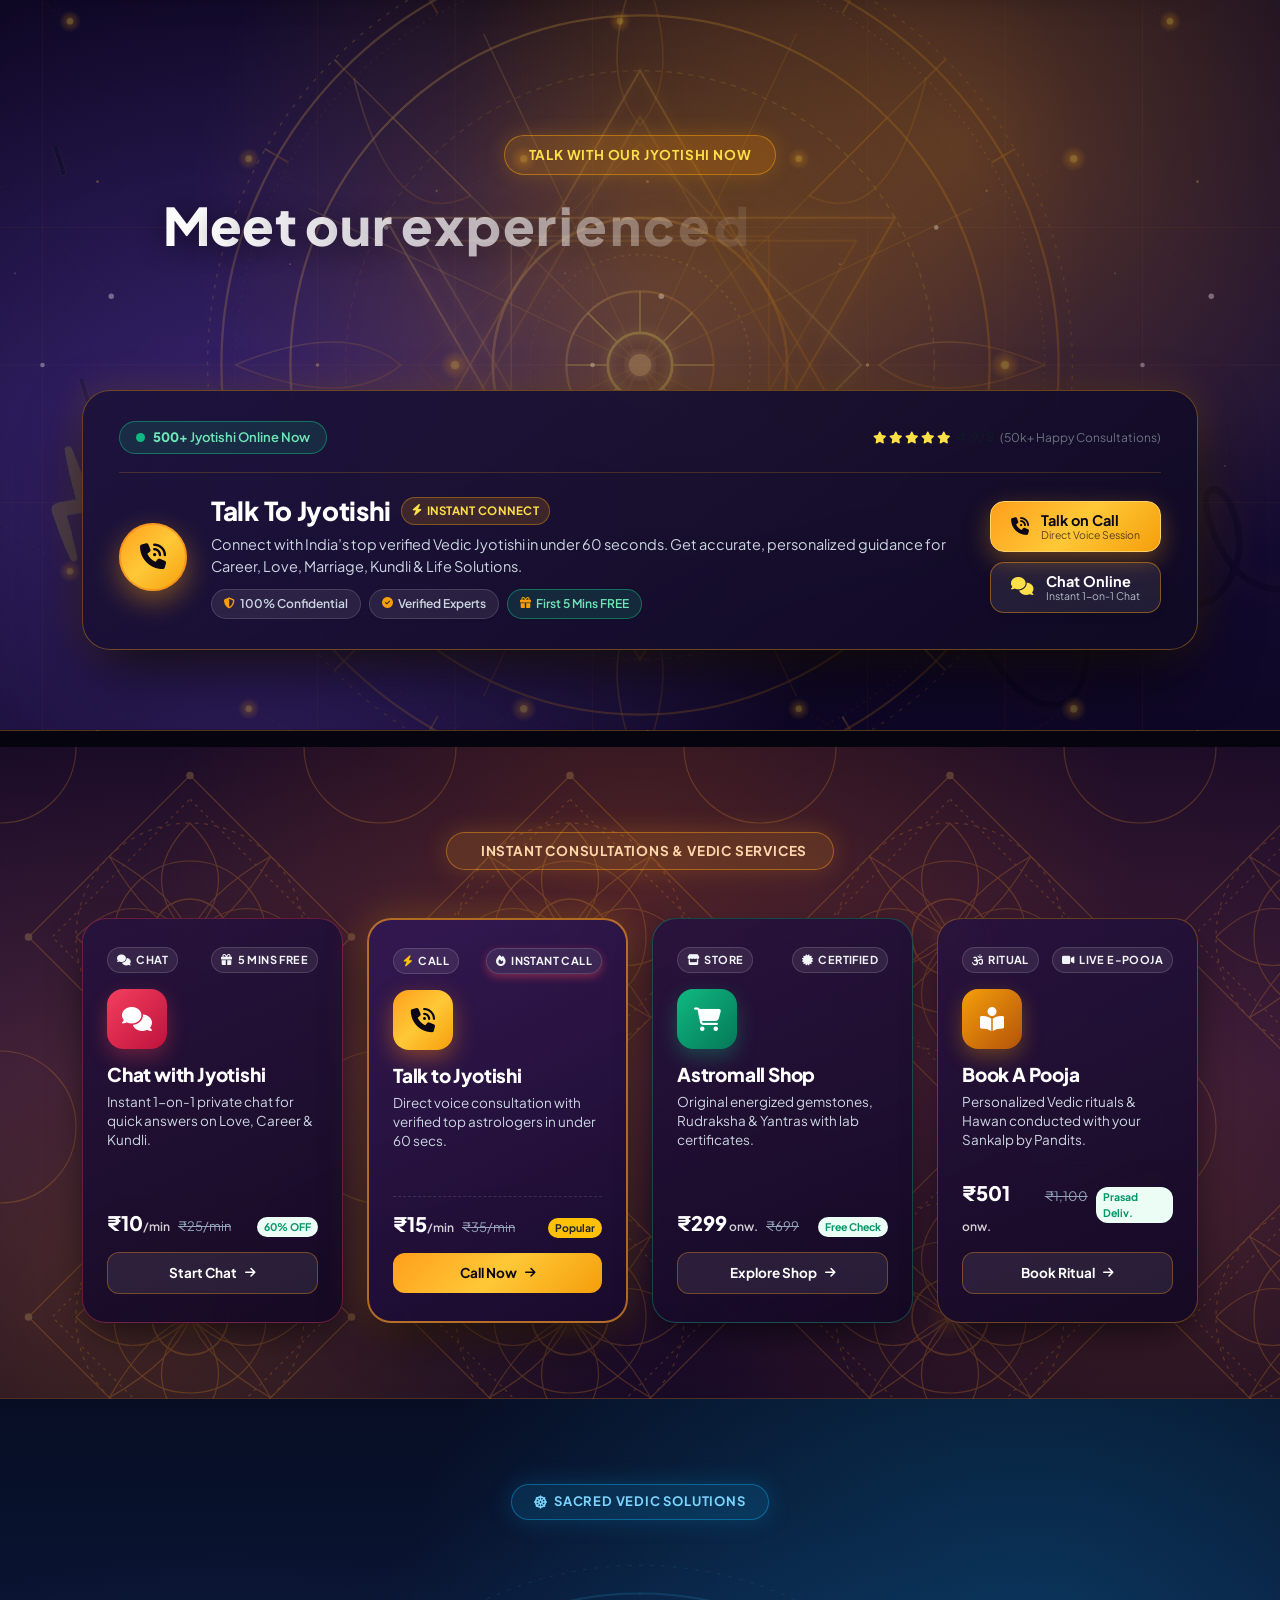
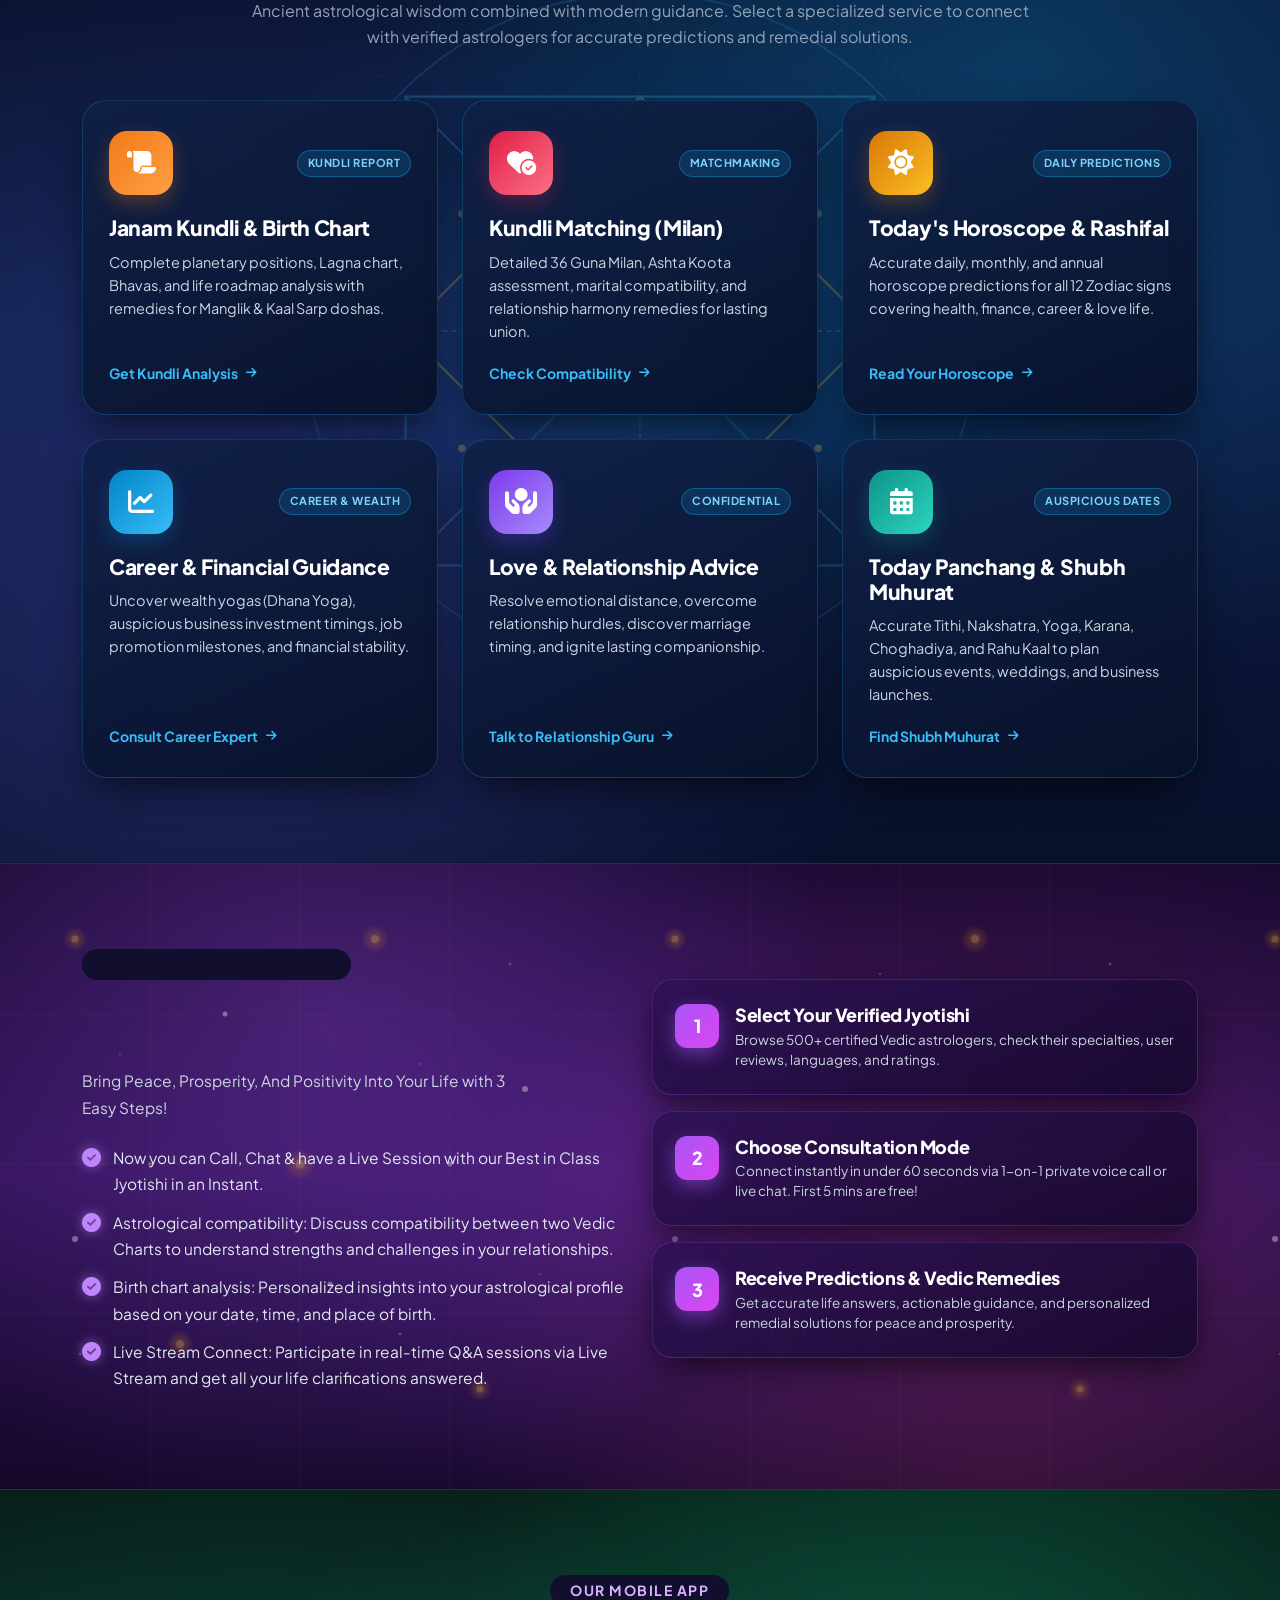
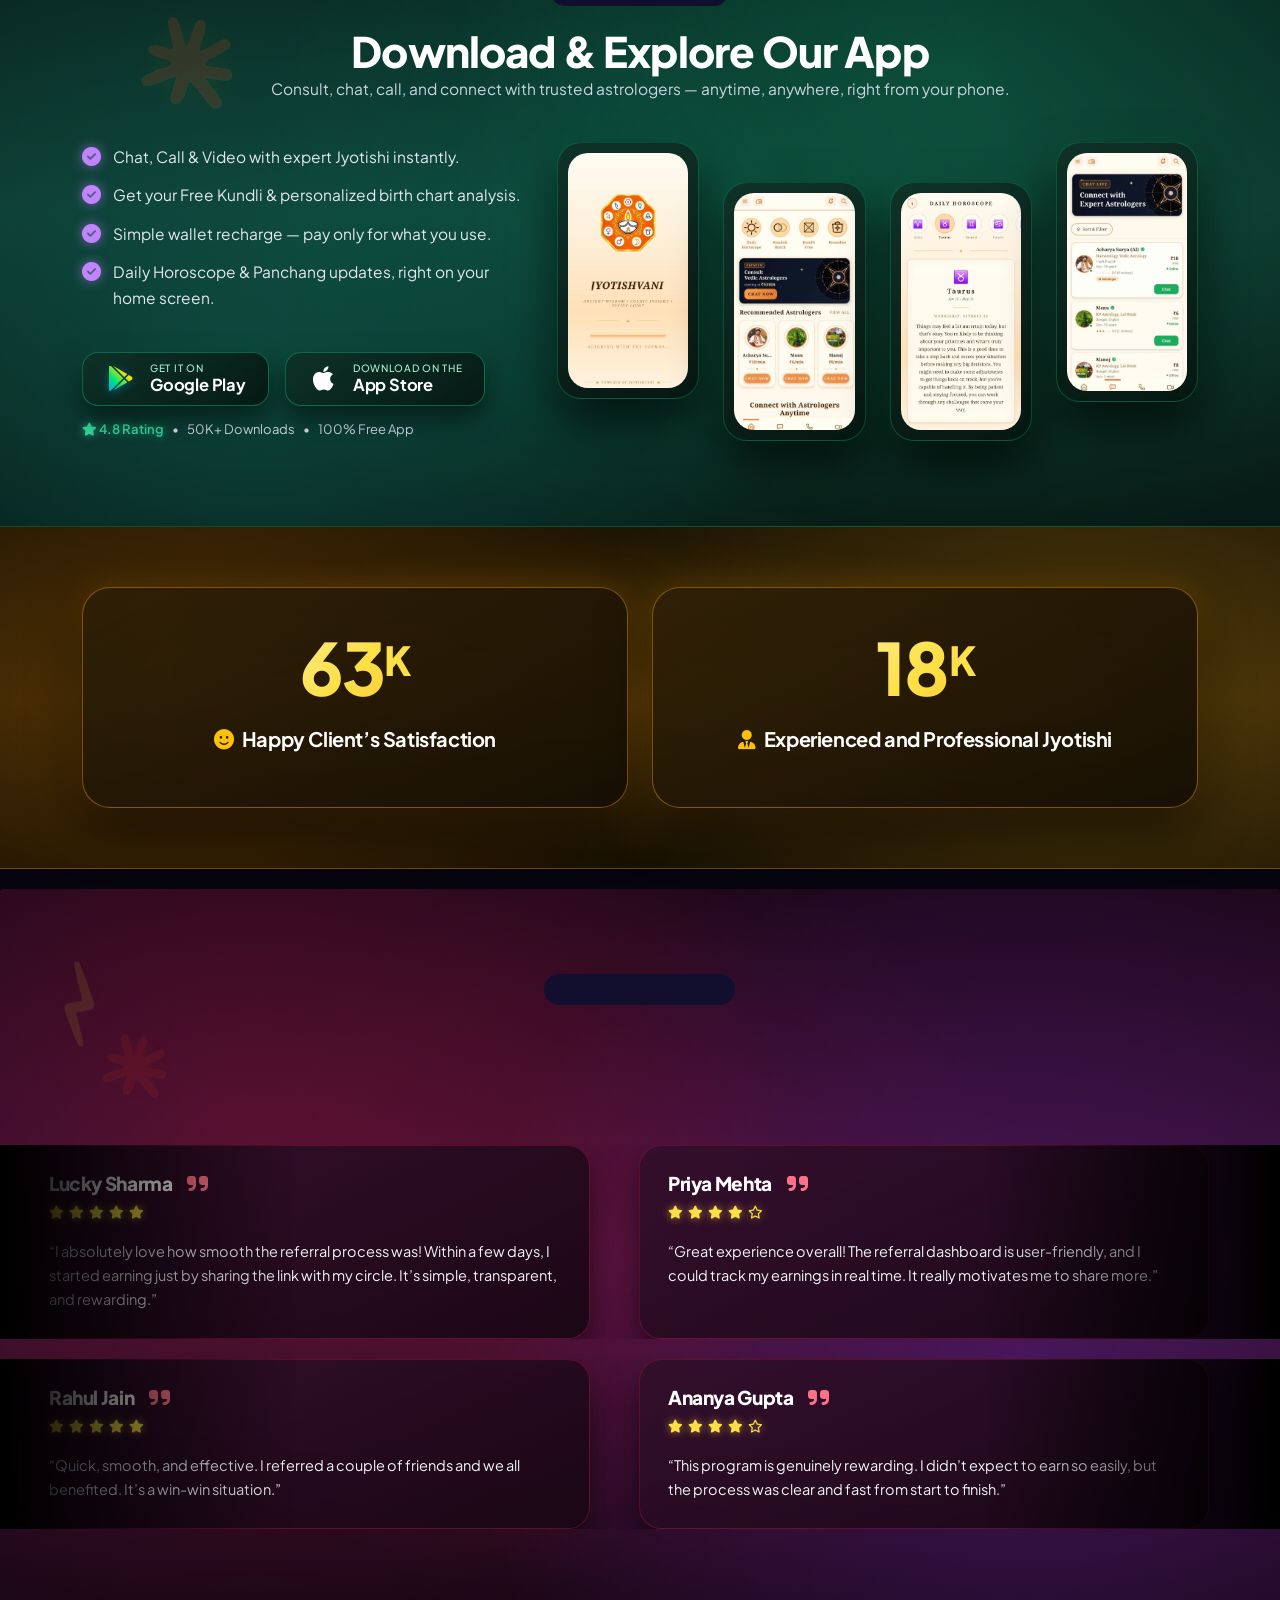
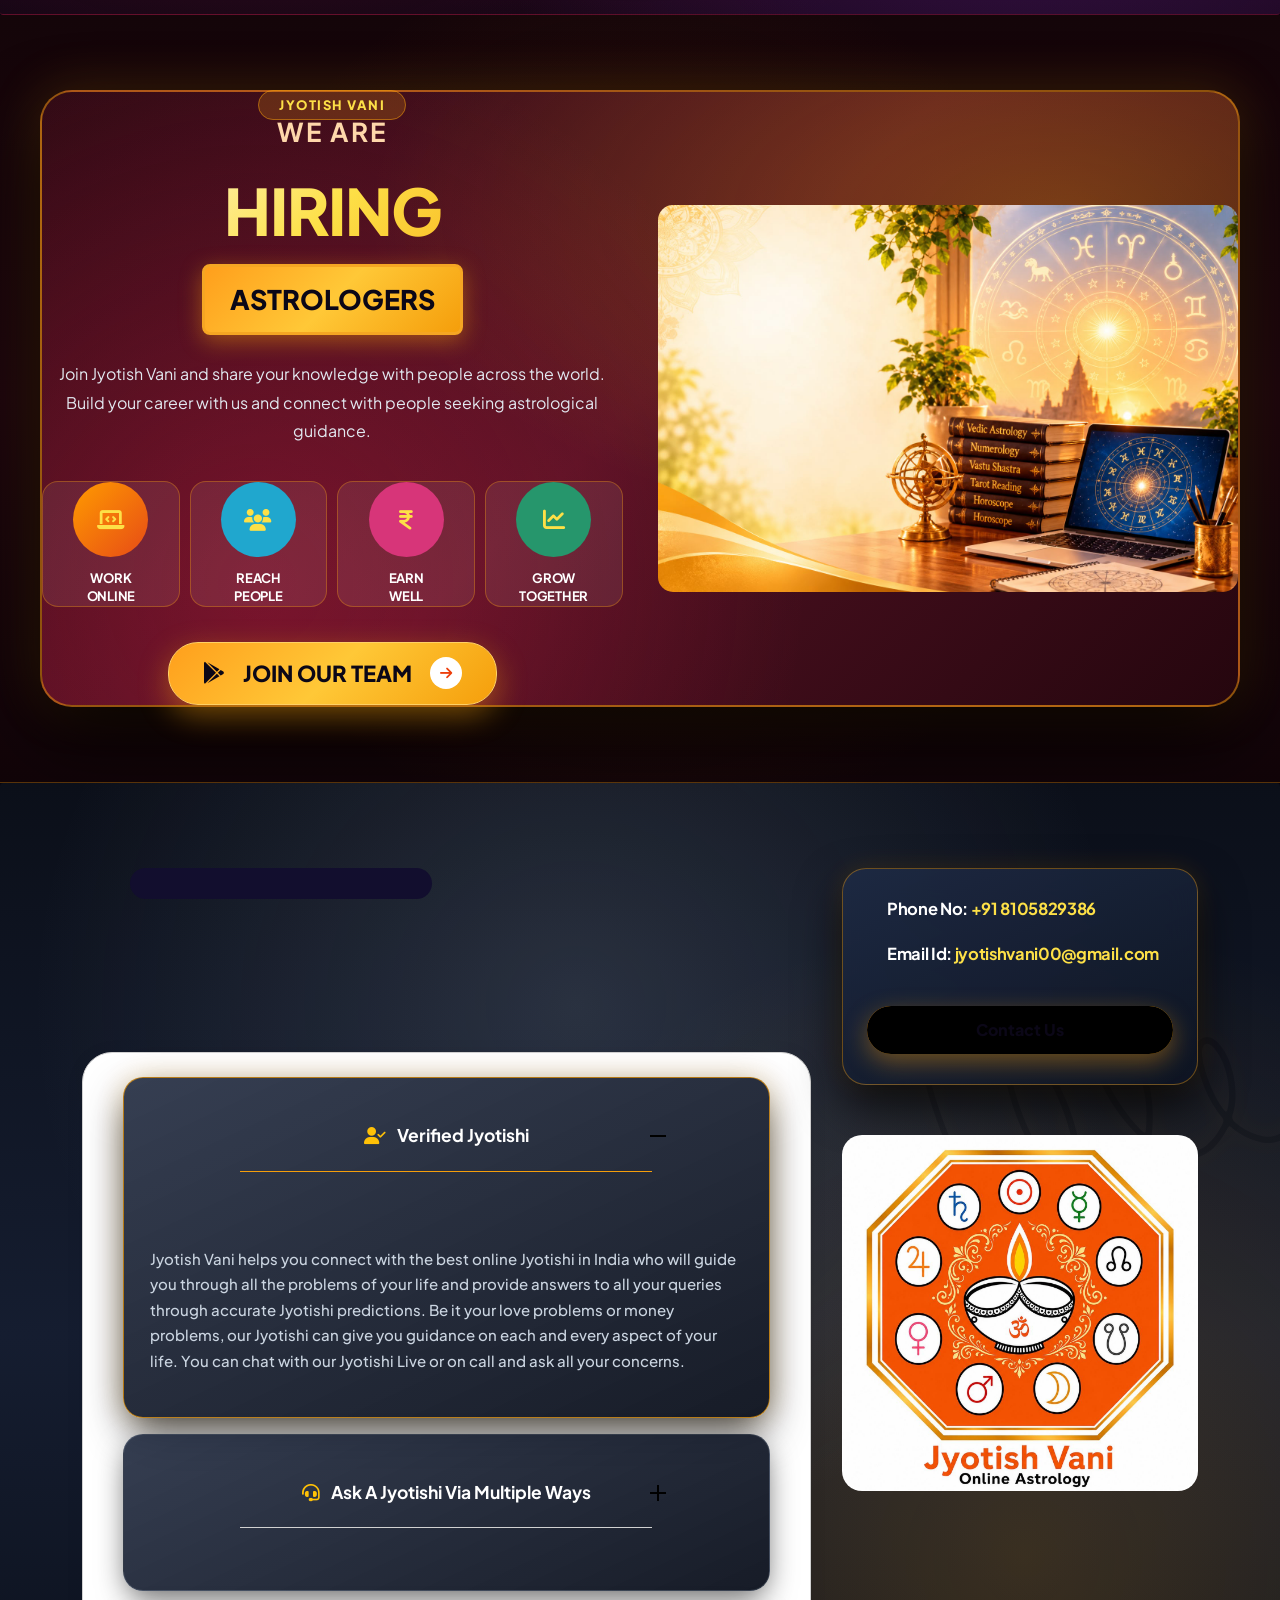
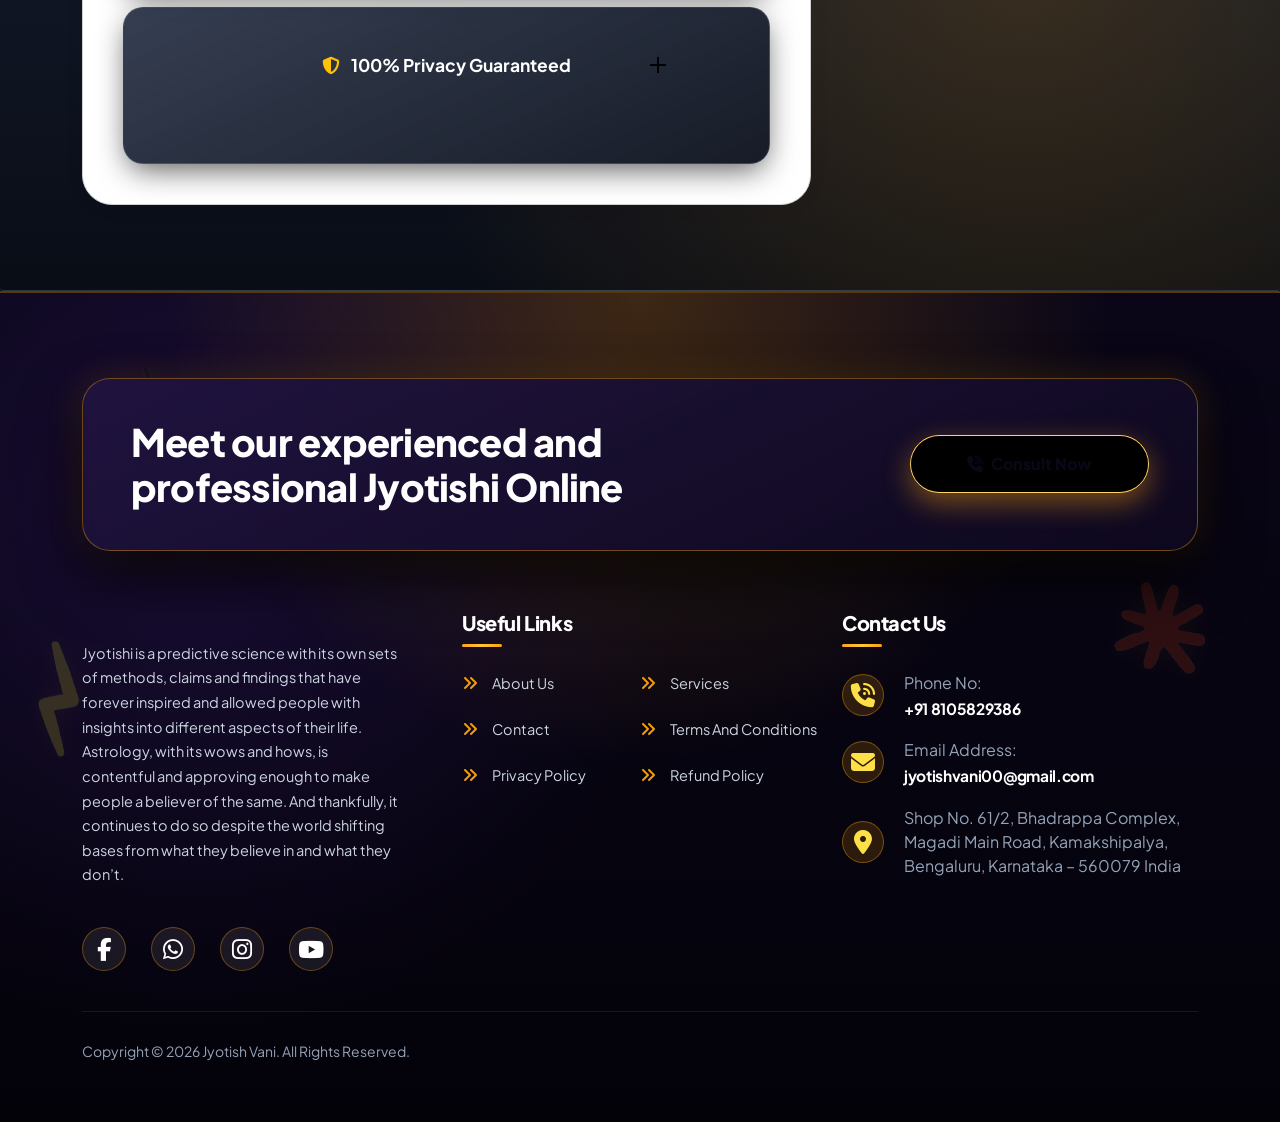
==== commit bef4bb7c: "Update website code" ====
--- a/index.html
+++ b/index.html
@@ -2,40 +2,43 @@
 <html lang="en">
 
 <head>
-    <meta charset="utf-8" />
-    <meta name="viewport" content="width=device-width, initial-scale=1.0" />
-    <title>Jyotish Vani - Talk to Best Online Astrologers &amp; Vedic Jyotishi Consultation</title>
-
-    <!-- Primary SEO Meta Tags -->
-    <meta name="title" content="Jyotish Vani - Talk to Best Online Astrologers &amp; Vedic Jyotishi Consultation" />
-    <meta name="description" content="Connect with India's best verified Vedic Astrologers and Jyotishi online at Jyotish Vani. Instant 24x7 1-on-1 voice call &amp; chat consultation for Kundli, love, career, marriage predictions, and personalized remedies. First 5 mins FREE offer!" />
-    <meta name="keywords" content="Jyotish Vani, online jyotishi, talk to astrologer, chat with astrologer, best astrologer in India, vedic astrology, online kundli, free janam kundli, kundli matching, horoscope today, daily rashifal, aaj ka rashifal, panchang, tarot reading, career astrology, love marriage astrology, puja booking, astrology remedies, astrologers online, astrology consultation, astrotalk alternative, live astrology consultation" />
-    <meta name="author" content="Jyotish Vani" />
-    <meta name="publisher" content="Jyotish Vani" />
-    <meta name="robots" content="index, follow, max-image-preview:large, max-snippet:-1, max-video-preview:-1" />
-    <meta name="googlebot" content="index, follow" />
-    <meta name="theme-color" content="#ffb703" />
-    <meta name="format-detection" content="telephone=yes" />
-
-    <!-- Canonical URL -->
-    <link rel="canonical" href="https://jyotishvani.online/" />
-
-    <!-- Open Graph / Facebook -->
-    <meta property="og:type" content="website" />
-    <meta property="og:url" content="https://jyotishvani.online/" />
-    <meta property="og:title" content="Jyotish Vani - Talk to Best Online Astrologers &amp; Vedic Jyotishi" />
-    <meta property="og:description" content="Connect with India's top verified Vedic Jyotishi in under 60 seconds. Instant call &amp; chat guidance for Career, Love, Marriage, Kundli &amp; Life Solutions. First 5 mins FREE!" />
-    <meta property="og:image" content="https://jyotishvani.online/assets/img/logo-mark.png" />
-    <meta property="og:image:secure_url" content="https://jyotishvani.online/assets/img/logo-mark.png" />
-    <meta property="og:image:width" content="512" />
-    <meta property="og:image:height" content="512" />
-    <meta property="og:image:alt" content="Jyotish Vani - Online Astrology Consultation" />
-    <meta property="og:site_name" content="Jyotish Vani" />
-    <meta property="og:locale" content="en_IN" />
-
-  
-    <!-- Structured Data: JSON-LD -->
-    <script type="application/ld+json">
+  <meta charset="utf-8" />
+  <meta name="viewport" content="width=device-width, initial-scale=1.0" />
+  <title>Jyotish Vani - Talk to Best Online Astrologers &amp; Vedic Jyotishi Consultation</title>
+
+  <!-- Primary SEO Meta Tags -->
+  <meta name="title" content="Jyotish Vani - Talk to Best Online Astrologers &amp; Vedic Jyotishi Consultation" />
+  <meta name="description"
+    content="Connect with India's best verified Vedic Astrologers and Jyotishi online at Jyotish Vani. Instant 24x7 1-on-1 voice call &amp; chat consultation for Kundli, love, career, marriage predictions, and personalized remedies. First 5 mins FREE offer!" />
+  <meta name="keywords"
+    content="Jyotish Vani, online jyotishi, talk to astrologer, chat with astrologer, best astrologer in India, vedic astrology, online kundli, free janam kundli, kundli matching, horoscope today, daily rashifal, aaj ka rashifal, panchang, tarot reading, career astrology, love marriage astrology, puja booking, astrology remedies, astrologers online, astrology consultation, astrotalk alternative, live astrology consultation" />
+  <meta name="author" content="Jyotish Vani" />
+  <meta name="publisher" content="Jyotish Vani" />
+  <meta name="robots" content="index, follow, max-image-preview:large, max-snippet:-1, max-video-preview:-1" />
+  <meta name="googlebot" content="index, follow" />
+  <meta name="theme-color" content="#ffb703" />
+  <meta name="format-detection" content="telephone=yes" />
+
+  <!-- Canonical URL -->
+  <link rel="canonical" href="https://jyotishvani.online/" />
+
+  <!-- Open Graph / Facebook -->
+  <meta property="og:type" content="website" />
+  <meta property="og:url" content="https://jyotishvani.online/" />
+  <meta property="og:title" content="Jyotish Vani - Talk to Best Online Astrologers &amp; Vedic Jyotishi" />
+  <meta property="og:description"
+    content="Connect with India's top verified Vedic Jyotishi in under 60 seconds. Instant call &amp; chat guidance for Career, Love, Marriage, Kundli &amp; Life Solutions. First 5 mins FREE!" />
+  <meta property="og:image" content="https://jyotishvani.online/assets/img/logo-mark.png" />
+  <meta property="og:image:secure_url" content="https://jyotishvani.online/assets/img/logo-mark.png" />
+  <meta property="og:image:width" content="512" />
+  <meta property="og:image:height" content="512" />
+  <meta property="og:image:alt" content="Jyotish Vani - Online Astrology Consultation" />
+  <meta property="og:site_name" content="Jyotish Vani" />
+  <meta property="og:locale" content="en_IN" />
+
+
+  <!-- Structured Data: JSON-LD -->
+  <script type="application/ld+json">
     {
       "@context": "https://schema.org",
       "@graph": [
@@ -129,1014 +132,1042 @@
     }
     </script>
 
-    <link rel="icon" type="image/png" href="assets/img/logo-mark.png">
-    <!-- CSS only -->
-    <link rel="stylesheet" type="text/css" href="assets/css/bootstrap.min.css" />
-    <link rel="stylesheet" href="assets/css/owl.carousel.min.css" />
-    <link rel="stylesheet" href="assets/css/owl.theme.default.min.css" />
-    <!-- fancybox -->
-    <link rel="stylesheet" href="assets/css/jquery.fancybox.min.css" />
-    <!-- Font Awesome 6 (Local + CDN fallback) -->
-    <link rel="stylesheet" href="assets/css/fontawesome.min.css" />
-    <link rel="stylesheet" href="https://cdnjs.cloudflare.com/ajax/libs/font-awesome/6.5.1/css/all.min.css" />
-    <link rel="stylesheet" href="assets/font/flaticon_mycollection.css" />
-    <!-- style -->
-    <link rel="stylesheet" href="assets/css/style.css" />
-    <!-- responsive -->
-    <link rel="stylesheet" href="assets/css/responsive.css" />
-    <!-- Complete Modern Celestial Vedic Design System -->
-    <link rel="stylesheet" href="assets/css/modern-design.css" />
+  <link rel="icon" type="image/png" href="assets/img/logo-mark.png">
+  <!-- CSS only -->
+  <link rel="stylesheet" type="text/css" href="assets/css/bootstrap.min.css" />
+  <link rel="stylesheet" href="assets/css/owl.carousel.min.css" />
+  <link rel="stylesheet" href="assets/css/owl.theme.default.min.css" />
+  <!-- fancybox -->
+  <link rel="stylesheet" href="assets/css/jquery.fancybox.min.css" />
+  <!-- Font Awesome 6 (Local + CDN fallback) -->
+  <link rel="stylesheet" href="assets/css/fontawesome.min.css" />
+  <link rel="stylesheet" href="https://cdnjs.cloudflare.com/ajax/libs/font-awesome/6.5.1/css/all.min.css" />
+  <link rel="stylesheet" href="assets/font/flaticon_mycollection.css" />
+  <!-- style -->
+  <link rel="stylesheet" href="assets/css/style.css" />
+  <!-- responsive -->
+  <link rel="stylesheet" href="assets/css/responsive.css" />
+  <!-- Complete Modern Celestial Vedic Design System -->
+  <link rel="stylesheet" href="assets/css/modern-design.css" />
 </head>
 
 <body>
-    <!-- preloader -->
-    <div id="preloader">
+  <!-- preloader -->
+  <div id="preloader">
     <div class="loader-content">
-        <div class="om-symbol">ॐ</div>
-
-        <p>Welcome to</p>
-        <h1>Jyotish Vani</h1>
-
-        <div class="loader-spinner"></div>
-
-        <span>Loading...</span>
+      <div class="om-symbol">ॐ</div>
+
+      <p>Welcome to</p>
+      <h1>Jyotish Vani</h1>
+
+      <div class="loader-spinner"></div>
+
+      <span>Loading...</span>
     </div>
-</div>
-    <!-- preloader end -->
-    <!-- header -->
-    <header id="stickyHeader">
-        <div class="container rounded-3">
-            <div class="top-bar">
-                <div class="logo">
-                    <a href="#">
-              <img alt="Jyotish Vani - Online Vedic Astrology Consultation Logo" src="assets/img/logo-mark.jpeg" />
-              <b>
-                Jyotish Vani
-              </b>
+  </div>
+  <!-- preloader end -->
+  <!-- header -->
+  <header id="stickyHeader">
+    <div class="container rounded-3">
+      <div class="top-bar">
+        <div class="logo">
+          <a href="#">
+            <img alt="Jyotish Vani - Online Vedic Astrology Consultation Logo" src="assets/img/logo-mark.jpeg" />
+            <b>
+              Jyotish Vani
+            </b>
+          </a>
+        </div>
+        <nav class="navbar" id="mainNavbar">
+          <ul class="navbar-links">
+            <li class="navbar-dropdown"><a href="#pricing"> Consult </a></li>
+            <li class="navbar-dropdown"><a href="#about"> Services </a></li>
+            <li class="navbar-dropdown"><a href="#services"> How It Works </a></li>
+            <li class="navbar-dropdown"><a href="#app-screens"> App </a></li>
+            <li class="navbar-dropdown"><a href="#contact"> Contact </a></li>
+          </ul>
+        </nav>
+        <button class="mobile-menu-btn" id="mobileMenuBtn" aria-label="Open Menu">
+          <span></span>
+          <span></span>
+          <span></span>
+        </button>
+      </div>
+    </div>
+  </header>
+  <!-- header end -->
+  <section class="hero-section three">
+    <div class="container">
+      <div class="row">
+        <div class="col-lg-12">
+          <div class="hero-text sec-title-animation animation-style2">
+            <span class="hero-badge"><a href="#pricing">Talk With Our Jyotishi Now</a></span>
+            <h1 class="title-animation">
+              Meet our experienced and professional Jyotishi Online
+            </h1>
+          </div>
+          <!-- Upgraded Talk To Jyotishi Container -->
+          <div class="talk-jyotishi-container subscribe-text">
+            <!-- Top status bar with live status and client ratings -->
+            <div class="tjc-header">
+              <div class="tjc-live-pill">
+                <span class="tjc-pulse-dot"></span>
+                <span class="tjc-live-text"><strong>500+</strong> Jyotishi Online Now</span>
+              </div>
+              <div class="tjc-rating-pill">
+                <span class="tjc-stars">
+                  <i class="fa-solid fa-star"></i>
+                  <i class="fa-solid fa-star"></i>
+                  <i class="fa-solid fa-star"></i>
+                  <i class="fa-solid fa-star"></i>
+                  <i class="fa-solid fa-star"></i>
+                </span>
+                <span class="tjc-rating-val">4.9/5</span>
+                <span class="tjc-rating-count">(50k+ Happy Consultations)</span>
+              </div>
+            </div>
+
+            <!-- Main consultation content -->
+            <div class="tjc-body">
+              <!-- Astrological Consultation Visual Badge -->
+              <div class="tjc-visual">
+                <div class="tjc-icon-circle">
+                  <i class="fa-solid fa-phone-volume"></i>
+                  <span class="tjc-pulse-ring"></span>
+                </div>
+              </div>
+
+              <!-- Information & Value Proposition -->
+              <div class="tjc-info">
+                <div class="tjc-title-wrap">
+                  <h3>Talk To Jyotishi</h3>
+                  <span class="tjc-tag-fast"><i class="fa-solid fa-bolt"></i> Instant Connect</span>
+                </div>
+                <p>
+                  Connect with India’s top verified Vedic Jyotishi in under 60 seconds. Get accurate, personalized
+                  guidance for Career, Love, Marriage, Kundli &amp; Life Solutions.
+                </p>
+                <!-- Trust highlight chips -->
+                <div class="tjc-highlights">
+                  <span class="tjc-chip"><i class="fa-solid fa-shield-halved"></i> 100% Confidential</span>
+                  <span class="tjc-chip"><i class="fa-solid fa-circle-check"></i> Verified Experts</span>
+                  <span class="tjc-chip tjc-chip-offer"><i class="fa-solid fa-gift"></i> First 5 Mins FREE</span>
+                </div>
+              </div>
+
+              <!-- High-converting Action Buttons -->
+              <div class="tjc-actions">
+                <a class="tjc-btn tjc-btn-call" href="tel:+918105829386">
+                  <i class="fa-solid fa-phone-volume"></i>
+                  <span>
+                    <strong>Talk on Call</strong>
+                    <small>Direct Voice Session</small>
+                  </span>
+                </a>
+                <a class="tjc-btn tjc-btn-chat" href="#pricing">
+                  <i class="fa-solid fa-comments"></i>
+                  <span>
+                    <strong>Chat Online</strong>
+                    <small>Instant 1-on-1 Chat</small>
+                  </span>
+                </a>
+              </div>
+            </div>
+          </div>
+        </div>
+      </div>
+    </div>
+    <ul class="shaps-img">
+      <li><img src="assets/img/shaps-4.png" alt="img" /></li>
+      <li><img src="assets/img/shaps-4.png" alt="img" /></li>
+      <li><img src="assets/img/shaps-1.png" alt="img" /></li>
+      <li><img src="assets/img/shaps-2.png" alt="img" /></li>
+      <li><img src="assets/img/shaps-3.png" alt="img" /></li>
+    </ul>
+  </section>
+  <section id="pricing" class="pricing-section-wrap mt-3 mb-0">
+    <div class="container">
+      <div class="text-center mb-4">
+        <span class="pricing-header-pill"><i class="fa-solid fa-sparkles"></i> Instant Consultations &amp; Vedic
+          Services</span>
+      </div>
+      <div class="row g-4">
+        <!-- Card 1: Chat with Jyotishi -->
+        <div class="col-lg-3 col-md-6 col-12">
+          <a class="pricing-card-link" href="#">
+            <div class="consult-card consult-card-chat">
+              <div>
+                <div class="consult-top-bar">
+                  <span class="consult-tag"><i class="fa-solid fa-comments"></i> Chat</span>
+                  <span class="consult-tag consult-badge-offer"><i class="fa-solid fa-gift"></i> 5 Mins Free</span>
+                </div>
+                <div class="consult-icon-box">
+                  <i class="fa-solid fa-comments"></i>
+                </div>
+                <h3 class="consult-title">Chat with Jyotishi</h3>
+                <p class="consult-desc">Instant 1-on-1 private chat for quick answers on Love, Career &amp; Kundli.</p>
+              </div>
+              <div>
+                <div class="consult-price-wrap">
+                  <span class="consult-price-current">₹10<small>/min</small></span>
+                  <span class="consult-price-old">₹25/min</span>
+                  <span class="consult-rate-chip">60% OFF</span>
+                </div>
+                <div class="consult-btn">
+                  <span>Start Chat</span>
+                  <i class="fa-solid fa-arrow-right"></i>
+                </div>
+              </div>
+            </div>
+          </a>
+        </div>
+
+        <!-- Card 2: Talk to Jyotishi (Featured / Hot) -->
+        <div class="col-lg-3 col-md-6 col-12">
+          <a class="pricing-card-link" href="tel:+918105829386">
+            <div class="consult-card consult-card-call">
+              <div>
+                <div class="consult-top-bar">
+                  <span class="consult-tag text-white bg-white-10"><i class="fa-solid fa-bolt text-warning"></i>
+                    Call</span>
+                  <span class="consult-tag consult-badge-hot"><i class="fa-solid fa-fire"></i> Instant Call</span>
+                </div>
+                <div class="consult-icon-box">
+                  <i class="fa-solid fa-phone-volume"></i>
+                </div>
+                <h3 class="consult-title">Talk to Jyotishi</h3>
+                <p class="consult-desc">Direct voice consultation with verified top astrologers in under 60 secs.</p>
+              </div>
+              <div>
+                <div class="consult-price-wrap">
+                  <span class="consult-price-current">₹15<small>/min</small></span>
+                  <span class="consult-price-old">₹35/min</span>
+                  <span class="consult-rate-chip bg-warning text-dark font-weight-bold">Popular</span>
+                </div>
+                <div class="consult-btn">
+                  <span>Call Now</span>
+                  <i class="fa-solid fa-arrow-right"></i>
+                </div>
+              </div>
+            </div>
+          </a>
+        </div>
+
+        <!-- Card 3: Astromall Shop -->
+        <div class="col-lg-3 col-md-6 col-12">
+          <a class="pricing-card-link" href="#">
+            <div class="consult-card consult-card-mall">
+              <div>
+                <div class="consult-top-bar">
+                  <span class="consult-tag"><i class="fa-solid fa-store"></i> Store</span>
+                  <span class="consult-tag consult-badge-cert"><i class="fa-solid fa-certificate"></i> Certified</span>
+                </div>
+                <div class="consult-icon-box">
+                  <i class="fa-solid fa-cart-shopping"></i>
+                </div>
+                <h3 class="consult-title">Astromall Shop</h3>
+                <p class="consult-desc">Original energized gemstones, Rudraksha &amp; Yantras with lab certificates.</p>
+              </div>
+              <div>
+                <div class="consult-price-wrap">
+                  <span class="consult-price-current">₹299<small> onw.</small></span>
+                  <span class="consult-price-old">₹699</span>
+                  <span class="consult-rate-chip">Free Check</span>
+                </div>
+                <div class="consult-btn">
+                  <span>Explore Shop</span>
+                  <i class="fa-solid fa-arrow-right"></i>
+                </div>
+              </div>
+            </div>
+          </a>
+        </div>
+
+        <!-- Card 4: Book A Pooja -->
+        <div class="col-lg-3 col-md-6 col-12">
+          <a class="pricing-card-link" href="#">
+            <div class="consult-card consult-card-pooja">
+              <div>
+                <div class="consult-top-bar">
+                  <span class="consult-tag"><i class="fa-solid fa-om"></i> Ritual</span>
+                  <span class="consult-tag consult-badge-live"><i class="fa-solid fa-video"></i> Live e-Pooja</span>
+                </div>
+                <div class="consult-icon-box">
+                  <i class="fa-solid fa-book-open-reader"></i>
+                </div>
+                <h3 class="consult-title">Book A Pooja</h3>
+                <p class="consult-desc">Personalized Vedic rituals &amp; Hawan conducted with your Sankalp by Pandits.
+                </p>
+              </div>
+              <div>
+                <div class="consult-price-wrap">
+                  <span class="consult-price-current">₹501<small> onw.</small></span>
+                  <span class="consult-price-old">₹1,100</span>
+                  <span class="consult-rate-chip">Prasad Deliv.</span>
+                </div>
+                <div class="consult-btn">
+                  <span>Book Ritual</span>
+                  <i class="fa-solid fa-arrow-right"></i>
+                </div>
+              </div>
+            </div>
+          </a>
+        </div>
+      </div>
+    </div>
+  </section>
+  <section id="about" class="gap">
+    <div class="container">
+      <div class="services-header sec-title-animation animation-style2">
+        <span class="services-badge-pill"><i class="fa-solid fa-dharmachakra"></i> Sacred Vedic Solutions</span>
+        <h2 class="title-animation">Our Expert Jyotishi Services</h2>
+        <p>Ancient astrological wisdom combined with modern guidance. Select a specialized service to connect with
+          verified astrologers for accurate predictions and remedial solutions.</p>
+      </div>
+
+      <div class="row g-4">
+        <!-- Service 1: Janam Kundli -->
+        <div class="col-lg-4 col-md-6 col-12">
+          <div class="service-grid-card">
+            <div>
+              <div class="service-card-top">
+                <div class="service-card-icon service-icon-kundli">
+                  <i class="fa-solid fa-scroll"></i>
+                </div>
+                <span class="service-card-badge">Kundli Report</span>
+              </div>
+              <h3>Janam Kundli &amp; Birth Chart</h3>
+              <p>Complete planetary positions, Lagna chart, Bhavas, and life roadmap analysis with remedies for Manglik
+                &amp; Kaal Sarp doshas.</p>
+            </div>
+            <a href="#" class="service-card-link">
+              <span>Get Kundli Analysis</span>
+              <i class="fa-solid fa-arrow-right"></i>
             </a>
-                </div>
-                <nav class="navbar">
-                    <ul class="navbar-links">
-                        <li class="navbar-dropdown"><a href="#pricing"> Consult </a></li>
-                        <li class="navbar-dropdown"><a href="#about"> Services </a></li>
-                        <li class="navbar-dropdown"><a href="#services"> How It Works </a></li>
-                        <li class="navbar-dropdown"><a href="#app-screens"> App </a></li>
-                        <li class="navbar-dropdown"><a href="#contact"> Contact </a></li>
-                    </ul>
-                </nav>
-                
-            </div>
-        </div>
-    </header>
-    <!-- header end -->
-    <section class="hero-section three">
-        <div class="container">
-            <div class="row">
-                <div class="col-lg-12">
-                    <div class="hero-text sec-title-animation animation-style2">
-                        <span class="title-animation"><a href='#pricing'>Talk With Our Jyotishi Now</a></span>
-              <h1 class="title-animation">
-                Meet our experienced and professional Jyotishi Online
-              </h1>
-            </div>
-            <!-- Upgraded Talk To Jyotishi Container -->
-            <div class="talk-jyotishi-container subscribe-text">
-              <!-- Top status bar with live status and client ratings -->
-              <div class="tjc-header">
-                <div class="tjc-live-pill">
-                  <span class="tjc-pulse-dot"></span>
-                  <span class="tjc-live-text"><strong>500+</strong> Jyotishi Online Now</span>
-                </div>
-                <div class="tjc-rating-pill">
-                  <span class="tjc-stars">
-                    <i class="fa-solid fa-star"></i>
-                    <i class="fa-solid fa-star"></i>
-                    <i class="fa-solid fa-star"></i>
-                    <i class="fa-solid fa-star"></i>
-                    <i class="fa-solid fa-star"></i>
-                  </span>
-                  <span class="tjc-rating-val">4.9/5</span>
-                  <span class="tjc-rating-count">(50k+ Happy Consultations)</span>
-                </div>
-              </div>
-
-              <!-- Main consultation content -->
-              <div class="tjc-body">
-                <!-- Astrological Consultation Visual Badge -->
-                <div class="tjc-visual">
-                  <div class="tjc-icon-circle">
-                    <i class="fa-solid fa-phone-volume"></i>
-                    <span class="tjc-pulse-ring"></span>
-                  </div>
-                </div>
-
-                <!-- Information & Value Proposition -->
-                <div class="tjc-info">
-                  <div class="tjc-title-wrap">
-                    <h3>Talk To Jyotishi</h3>
-                    <span class="tjc-tag-fast"><i class="fa-solid fa-bolt"></i> Instant Connect</span>
-                  </div>
-                  <p>
-                    Connect with India’s top verified Vedic Jyotishi in under 60 seconds. Get accurate, personalized guidance for Career, Love, Marriage, Kundli &amp; Life Solutions.
-                  </p>
-                  <!-- Trust highlight chips -->
-                  <div class="tjc-highlights">
-                    <span class="tjc-chip"><i class="fa-solid fa-shield-halved"></i> 100% Confidential</span>
-                    <span class="tjc-chip"><i class="fa-solid fa-circle-check"></i> Verified Experts</span>
-                    <span class="tjc-chip tjc-chip-offer"><i class="fa-solid fa-gift"></i> First 5 Mins FREE</span>
-                  </div>
-                </div>
-
-                <!-- High-converting Action Buttons -->
-                <div class="tjc-actions">
-                  <a class="tjc-btn tjc-btn-call" href="tel:+918105829386">
-                    <i class="fa-solid fa-phone-volume"></i>
-                    <span>
-                      <strong>Talk on Call</strong>
-                      <small>Direct Voice Session</small>
-                    </span>
-                  </a>
-                  <a class="tjc-btn tjc-btn-chat" href="#pricing">
-                    <i class="fa-solid fa-comments"></i>
-                    <span>
-                      <strong>Chat Online</strong>
-                      <small>Instant 1-on-1 Chat</small>
-                    </span>
-                  </a>
-                </div>
-              </div>
-            </div>
-                </div>
-            </div>
-        </div>
-        <ul class="shaps-img">
-            <li><img src="assets/img/shaps-4.png" alt="img" /></li>
-            <li><img src="assets/img/shaps-4.png" alt="img" /></li>
-            <li><img src="assets/img/shaps-1.png" alt="img" /></li>
-            <li><img src="assets/img/shaps-2.png" alt="img" /></li>
-            <li><img src="assets/img/shaps-3.png" alt="img" /></li>
-        </ul>
-    </section>
-    <section id="pricing" class="pricing-section-wrap mt-3 mb-0">
-        <div class="container">
-            <div class="text-center mb-4">
-                <span class="pricing-header-pill"><i class="fa-solid fa-sparkles"></i> Instant Consultations &amp; Vedic Services</span>
-            </div>
-            <div class="row g-4">
-                <!-- Card 1: Chat with Jyotishi -->
-                <div class="col-lg-3 col-md-6 col-12">
-                    <a class="pricing-card-link" href="#">
-                        <div class="consult-card consult-card-chat">
-                            <div>
-                                <div class="consult-top-bar">
-                                    <span class="consult-tag"><i class="fa-solid fa-comments"></i> Chat</span>
-                                    <span class="consult-tag consult-badge-offer"><i class="fa-solid fa-gift"></i> 5 Mins Free</span>
-                                </div>
-                                <div class="consult-icon-box">
-                                    <i class="fa-solid fa-comments"></i>
-                                </div>
-                                <h3 class="consult-title">Chat with Jyotishi</h3>
-                                <p class="consult-desc">Instant 1-on-1 private chat for quick answers on Love, Career &amp; Kundli.</p>
-                            </div>
-                            <div>
-                                <div class="consult-price-wrap">
-                                    <span class="consult-price-current">₹10<small>/min</small></span>
-                                    <span class="consult-price-old">₹25/min</span>
-                                    <span class="consult-rate-chip">60% OFF</span>
-                                </div>
-                                <div class="consult-btn">
-                                    <span>Start Chat</span>
-                                    <i class="fa-solid fa-arrow-right"></i>
-                                </div>
-                            </div>
-                        </div>
-                    </a>
-                </div>
-
-                <!-- Card 2: Talk to Jyotishi (Featured / Hot) -->
-                <div class="col-lg-3 col-md-6 col-12">
-                    <a class="pricing-card-link" href="tel:+918105829386">
-                        <div class="consult-card consult-card-call">
-                            <div>
-                                <div class="consult-top-bar">
-                                    <span class="consult-tag text-white bg-white-10"><i class="fa-solid fa-bolt text-warning"></i> Call</span>
-                                    <span class="consult-tag consult-badge-hot"><i class="fa-solid fa-fire"></i> Instant Call</span>
-                                </div>
-                                <div class="consult-icon-box">
-                                    <i class="fa-solid fa-phone-volume"></i>
-                                </div>
-                                <h3 class="consult-title">Talk to Jyotishi</h3>
-                                <p class="consult-desc">Direct voice consultation with verified top astrologers in under 60 secs.</p>
-                            </div>
-                            <div>
-                                <div class="consult-price-wrap">
-                                    <span class="consult-price-current">₹15<small>/min</small></span>
-                                    <span class="consult-price-old">₹35/min</span>
-                                    <span class="consult-rate-chip bg-warning text-dark font-weight-bold">Popular</span>
-                                </div>
-                                <div class="consult-btn">
-                                    <span>Call Now</span>
-                                    <i class="fa-solid fa-arrow-right"></i>
-                                </div>
-                            </div>
-                        </div>
-                    </a>
-                </div>
-
-                <!-- Card 3: Astromall Shop -->
-                <div class="col-lg-3 col-md-6 col-12">
-                    <a class="pricing-card-link" href="#">
-                        <div class="consult-card consult-card-mall">
-                            <div>
-                                <div class="consult-top-bar">
-                                    <span class="consult-tag"><i class="fa-solid fa-store"></i> Store</span>
-                                    <span class="consult-tag consult-badge-cert"><i class="fa-solid fa-certificate"></i> Certified</span>
-                                </div>
-                                <div class="consult-icon-box">
-                                    <i class="fa-solid fa-cart-shopping"></i>
-                                </div>
-                                <h3 class="consult-title">Astromall Shop</h3>
-                                <p class="consult-desc">Original energized gemstones, Rudraksha &amp; Yantras with lab certificates.</p>
-                            </div>
-                            <div>
-                                <div class="consult-price-wrap">
-                                    <span class="consult-price-current">₹299<small> onw.</small></span>
-                                    <span class="consult-price-old">₹699</span>
-                                    <span class="consult-rate-chip">Free Check</span>
-                                </div>
-                                <div class="consult-btn">
-                                    <span>Explore Shop</span>
-                                    <i class="fa-solid fa-arrow-right"></i>
-                                </div>
-                            </div>
-                        </div>
-                    </a>
-                </div>
-
-                <!-- Card 4: Book A Pooja -->
-                <div class="col-lg-3 col-md-6 col-12">
-                    <a class="pricing-card-link" href="#">
-                        <div class="consult-card consult-card-pooja">
-                            <div>
-                                <div class="consult-top-bar">
-                                    <span class="consult-tag"><i class="fa-solid fa-om"></i> Ritual</span>
-                                    <span class="consult-tag consult-badge-live"><i class="fa-solid fa-video"></i> Live e-Pooja</span>
-                                </div>
-                                <div class="consult-icon-box">
-                                    <i class="fa-solid fa-book-open-reader"></i>
-                                </div>
-                                <h3 class="consult-title">Book A Pooja</h3>
-                                <p class="consult-desc">Personalized Vedic rituals &amp; Hawan conducted with your Sankalp by Pandits.</p>
-                            </div>
-                            <div>
-                                <div class="consult-price-wrap">
-                                    <span class="consult-price-current">₹501<small> onw.</small></span>
-                                    <span class="consult-price-old">₹1,100</span>
-                                    <span class="consult-rate-chip">Prasad Deliv.</span>
-                                </div>
-                                <div class="consult-btn">
-                                    <span>Book Ritual</span>
-                                    <i class="fa-solid fa-arrow-right"></i>
-                                </div>
-                            </div>
-                        </div>
-                    </a>
-                </div>
-            </div>
-        </div>
-    </section>
-    <section id="about" class="gap">
-      <div class="container">
-        <div class="services-header sec-title-animation animation-style2">
-          <span class="services-badge-pill"><i class="fa-solid fa-dharmachakra"></i> Sacred Vedic Solutions</span>
-          <h2 class="title-animation">Our Expert Jyotishi Services</h2>
-          <p>Ancient astrological wisdom combined with modern guidance. Select a specialized service to connect with verified astrologers for accurate predictions and remedial solutions.</p>
-        </div>
-
-        <div class="row g-4">
-          <!-- Service 1: Janam Kundli -->
-          <div class="col-lg-4 col-md-6 col-12">
-            <div class="service-grid-card">
-              <div>
-                <div class="service-card-top">
-                  <div class="service-card-icon service-icon-kundli">
-                    <i class="fa-solid fa-scroll"></i>
-                  </div>
-                  <span class="service-card-badge">Kundli Report</span>
-                </div>
-                <h3>Janam Kundli &amp; Birth Chart</h3>
-                <p>Complete planetary positions, Lagna chart, Bhavas, and life roadmap analysis with remedies for Manglik &amp; Kaal Sarp doshas.</p>
-              </div>
-              <a href="#" class="service-card-link">
-                <span>Get Kundli Analysis</span>
-                <i class="fa-solid fa-arrow-right"></i>
+          </div>
+        </div>
+
+        <!-- Service 2: Kundli Matching -->
+        <div class="col-lg-4 col-md-6 col-12">
+          <div class="service-grid-card">
+            <div>
+              <div class="service-card-top">
+                <div class="service-card-icon service-icon-milan">
+                  <i class="fa-solid fa-heart-circle-check"></i>
+                </div>
+                <span class="service-card-badge">Matchmaking</span>
+              </div>
+              <h3>Kundli Matching (Milan)</h3>
+              <p>Detailed 36 Guna Milan, Ashta Koota assessment, marital compatibility, and relationship harmony
+                remedies for lasting union.</p>
+            </div>
+            <a href="#" class="service-card-link">
+              <span>Check Compatibility</span>
+              <i class="fa-solid fa-arrow-right"></i>
+            </a>
+          </div>
+        </div>
+
+        <!-- Service 3: Daily & Yearly Horoscope -->
+        <div class="col-lg-4 col-md-6 col-12">
+          <div class="service-grid-card">
+            <div>
+              <div class="service-card-top">
+                <div class="service-card-icon service-icon-horoscope">
+                  <i class="fa-solid fa-sun"></i>
+                </div>
+                <span class="service-card-badge">Daily Predictions</span>
+              </div>
+              <h3>Today's Horoscope &amp; Rashifal</h3>
+              <p>Accurate daily, monthly, and annual horoscope predictions for all 12 Zodiac signs covering health,
+                finance, career &amp; love life.</p>
+            </div>
+            <a href="#" class="service-card-link">
+              <span>Read Your Horoscope</span>
+              <i class="fa-solid fa-arrow-right"></i>
+            </a>
+          </div>
+        </div>
+
+        <!-- Service 4: Career & Wealth -->
+        <div class="col-lg-4 col-md-6 col-12">
+          <div class="service-grid-card">
+            <div>
+              <div class="service-card-top">
+                <div class="service-card-icon service-icon-career">
+                  <i class="fa-solid fa-chart-line"></i>
+                </div>
+                <span class="service-card-badge">Career &amp; Wealth</span>
+              </div>
+              <h3>Career &amp; Financial Guidance</h3>
+              <p>Uncover wealth yogas (Dhana Yoga), auspicious business investment timings, job promotion milestones,
+                and financial stability.</p>
+            </div>
+            <a href="#" class="service-card-link">
+              <span>Consult Career Expert</span>
+              <i class="fa-solid fa-arrow-right"></i>
+            </a>
+          </div>
+        </div>
+
+        <!-- Service 5: Love & Relationships -->
+        <div class="col-lg-4 col-md-6 col-12">
+          <div class="service-grid-card">
+            <div>
+              <div class="service-card-top">
+                <div class="service-card-icon service-icon-love">
+                  <i class="fa-solid fa-hands-holding-circle"></i>
+                </div>
+                <span class="service-card-badge">Confidential</span>
+              </div>
+              <h3>Love &amp; Relationship Advice</h3>
+              <p>Resolve emotional distance, overcome relationship hurdles, discover marriage timing, and ignite lasting
+                companionship.</p>
+            </div>
+            <a href="#" class="service-card-link">
+              <span>Talk to Relationship Guru</span>
+              <i class="fa-solid fa-arrow-right"></i>
+            </a>
+          </div>
+        </div>
+
+        <!-- Service 6: Panchang & Muhurat -->
+        <div class="col-lg-4 col-md-6 col-12">
+          <div class="service-grid-card">
+            <div>
+              <div class="service-card-top">
+                <div class="service-card-icon service-icon-panchang">
+                  <i class="fa-solid fa-calendar-days"></i>
+                </div>
+                <span class="service-card-badge">Auspicious Dates</span>
+              </div>
+              <h3>Today Panchang &amp; Shubh Muhurat</h3>
+              <p>Accurate Tithi, Nakshatra, Yoga, Karana, Choghadiya, and Rahu Kaal to plan auspicious events, weddings,
+                and business launches.</p>
+            </div>
+            <a href="#" class="service-card-link">
+              <span>Find Shubh Muhurat</span>
+              <i class="fa-solid fa-arrow-right"></i>
+            </a>
+          </div>
+        </div>
+      </div>
+    </div>
+  </section>
+  <section id="services" class="gap how-it-works-section-wrap">
+    <div class="container ">
+      <div class="row align-items-center">
+        <div class="col-lg-6">
+          <div class="heading two sec-title-animation animation-style2">
+            <span class="title-animation">How do you get started?</span>
+            <h2 class="title-animation">Live Consultation Sessions</h2>
+            <p>Bring Peace, Prosperity, And Positivity Into Your Life with 3 Easy Steps!</p>
+          </div>
+          <ul class="chek">
+            <li>
+              <i class="fa-solid fa-circle-check"></i>Now you can Call,
+              Chat &amp; have a Live Session with our Best in Class Jyotishi in
+              an Instant.
+            </li>
+            <li>
+              <i class="fa-solid fa-circle-check"></i>Astrological
+              compatibility: Discuss compatibility between two Vedic Charts to
+              understand strengths and challenges in your relationships.
+            </li>
+            <li>
+              <i class="fa-solid fa-circle-check"></i>Birth chart analysis:
+              Personalized insights into your astrological profile based on your
+              date, time, and place of birth.
+            </li>
+            <li>
+              <i class="fa-solid fa-circle-check"></i>Live Stream Connect:
+              Participate in real-time Q&amp;A sessions via Live Stream and get all
+              your life clarifications answered.
+            </li>
+          </ul>
+        </div>
+        <div class="col-lg-6">
+          <div class="hiw-step-card">
+            <div class="hiw-step-num">1</div>
+            <div class="hiw-step-content">
+              <h4>Select Your Verified Jyotishi</h4>
+              <p>Browse 500+ certified Vedic astrologers, check their specialties, user reviews, languages, and ratings.
+              </p>
+            </div>
+          </div>
+
+          <div class="hiw-step-card">
+            <div class="hiw-step-num">2</div>
+            <div class="hiw-step-content">
+              <h4>Choose Consultation Mode</h4>
+              <p>Connect instantly in under 60 seconds via 1-on-1 private voice call or live chat. First 5 mins are
+                free!</p>
+            </div>
+          </div>
+
+          <div class="hiw-step-card">
+            <div class="hiw-step-num">3</div>
+            <div class="hiw-step-content">
+              <h4>Receive Predictions &amp; Vedic Remedies</h4>
+              <p>Get accurate life answers, actionable guidance, and personalized remedial solutions for peace and
+                prosperity.</p>
+            </div>
+          </div>
+        </div>
+      </div>
+    </div>
+  </section>
+
+  <!-- Our Mobile App Section with Upgraded Official Google Play & App Store Badges -->
+  <section class="gap" id="app-screens">
+    <div class="container">
+      <div class="heading sec-title-animation animation-style2 text-center">
+        <span class="title-animation">Our Mobile App</span>
+        <h2 class="title-animation">Download &amp; Explore Our App</h2>
+        <p>Consult, chat, call, and connect with trusted astrologers — anytime, anywhere, right from your phone.</p>
+      </div>
+
+      <div class="row align-items-center">
+        <!-- Left: feature highlights -->
+        <div class="col-lg-5">
+          <ul class="chek">
+            <li>
+              <i class="fa-solid fa-circle-check"></i>Chat, Call &amp; Video with expert Jyotishi instantly.
+            </li>
+            <li>
+              <i class="fa-solid fa-circle-check"></i>Get your Free Kundli &amp; personalized birth chart analysis.
+            </li>
+            <li>
+              <i class="fa-solid fa-circle-check"></i>Simple wallet recharge — pay only for what you use.
+            </li>
+            <li>
+              <i class="fa-solid fa-circle-check"></i>Daily Horoscope &amp; Panchang updates, right on your home screen.
+            </li>
+          </ul>
+
+          <!-- Upgraded Google Play & App Store Badges with Authentic Vector Icons -->
+          <div class="store-badges">
+            <!-- Official Google Play Badge with Font Awesome Brand Icon -->
+            <a class="store-badge store-badge-google"
+              href="https://play.google.com/store/apps/details?id=app.jyotishavani.com" target="_blank" rel="noopener"
+              aria-label="Get it on Google Play">
+              <div class="store-badge-icon">
+                <i class="fa-brands fa-google-play"></i>
+              </div>
+              <div class="store-badge-text">
+                <small>GET IT ON</small>
+                <strong>Google Play</strong>
+              </div>
+            </a>
+
+            <!-- Official Apple App Store Badge with Font Awesome Brand Icon -->
+            <a class="store-badge store-badge-apple" href="https://www.apple.com/app-store/" target="_blank"
+              rel="noopener" aria-label="Download on the App Store">
+              <div class="store-badge-icon">
+                <i class="fa-brands fa-apple"></i>
+              </div>
+              <div class="store-badge-text">
+                <small>Download on the</small>
+                <strong>App Store</strong>
+              </div>
+            </a>
+          </div>
+          <div class="store-trust-meta">
+            <span class="store-stars"><i class="fa-solid fa-star"></i> 4.8 Rating</span>
+            <span class="store-meta-divider">•</span>
+            <span>50K+ Downloads</span>
+            <span class="store-meta-divider">•</span>
+            <span>100% Free App</span>
+          </div>
+        </div>
+
+        <!-- Right: app screenshots -->
+        <div class="col-lg-7 mt-5 mt-lg-0">
+          <div class="row justify-content-center app-screens-row">
+            <div class="col-6 col-md-3">
+              <div class="app-screen-card">
+                <img src="assets/img/screenshot1.jpeg" alt="Jyotish Vani Mobile App - Astrologer Consultation"
+                  class="img-fluid" />
+              </div>
+            </div>
+            <div class="col-6 col-md-3">
+              <div class="app-screen-card app-screen-mid">
+                <img src="assets/img/screenshot2.jpeg" alt="Jyotish Vani Mobile App - 1-on-1 Jyotishi Chat"
+                  class="img-fluid" />
+              </div>
+            </div>
+            <div class="col-6 col-md-3">
+              <div class="app-screen-card app-screen-mid">
+                <img src="assets/img/screenshot3.jpeg" alt="Jyotish Vani Mobile App - Kundli Analysis &amp; Remedies"
+                  class="img-fluid" />
+              </div>
+            </div>
+            <div class="col-6 col-md-3">
+              <div class="app-screen-card">
+                <img src="assets/img/screenshot4.jpeg" alt="Jyotish Vani Mobile App - Live Astrology Sessions"
+                  class="img-fluid" />
+              </div>
+            </div>
+          </div>
+        </div>
+      </div>
+    </div>
+
+    <ul class="shaps-img">
+      <li><img src="assets/img/shaps-2.png" alt="img" /></li>
+    </ul>
+  </section>
+
+  <section class="gap no-top section-client">
+    <div class="container">
+      <div class="row">
+        <div class="col-lg-6">
+          <div class="count-style">
+            <h2 data-max="220"><sup>K</sup></h2>
+            <h4><i class="fa-solid fa-face-smile text-warning me-2"></i>Happy Client’s Satisfaction</h4>
+          </div>
+        </div>
+        <div class="col-lg-6">
+          <div class="count-style two">
+            <h2 data-max="64"><sup>K</sup></h2>
+            <h4><i class="fa-solid fa-user-tie text-warning me-2"></i>Experienced and Professional Jyotishi</h4>
+          </div>
+        </div>
+      </div>
+    </div>
+    <ul class="shaps-img">
+      <li><img src="assets/img/shaps-1.png" alt="img" /></li>
+    </ul>
+  </section>
+  <section class="gap clients-section rounded-1">
+    <div class="container">
+      <div class="heading sec-title-animation animation-style2">
+        <span class="title-animation">Client’s Reviews</span>
+        <h2 class="title-animation">What our awesome clients say</h2>
+      </div>
+    </div>
+    <div class="marquee-two">
+      <div class="marquee-box-one">
+        <div class="marquee-content-one">
+          <div class="clients">
+            <div class="clients-img">
+              <div>
+                <div class="d-flex">
+                  <h3>Lucky Sharma</h3>
+                  <a href="JavaScript:void(0)"><i class="fa-solid fa-quote-right"></i></a>
+                </div>
+                <ul class="star">
+                  <li><i class="fa-solid fa-star"></i></li>
+                  <li><i class="fa-solid fa-star"></i></li>
+                  <li><i class="fa-solid fa-star"></i></li>
+                  <li><i class="fa-solid fa-star"></i></li>
+                  <li><i class="fa-solid fa-star"></i></li>
+                </ul>
+              </div>
+            </div>
+            <p>
+              “I absolutely love how smooth the referral process was! Within a few days, I started earning just by
+              sharing the link with my circle. It’s simple, transparent, and rewarding.”
+            </p>
+          </div>
+
+          <div class="clients">
+            <div class="clients-img">
+              <div>
+                <div class="d-flex">
+                  <h3>Priya Mehta</h3>
+                  <a href="JavaScript:void(0)"><i class="fa-solid fa-quote-right"></i></a>
+                </div>
+                <ul class="star">
+                  <li><i class="fa-solid fa-star"></i></li>
+                  <li><i class="fa-solid fa-star"></i></li>
+                  <li><i class="fa-solid fa-star"></i></li>
+                  <li><i class="fa-solid fa-star"></i></li>
+                  <li><i class="fa-regular fa-star"></i></li>
+                </ul>
+              </div>
+            </div>
+            <p>
+              “Great experience overall! The referral dashboard is user-friendly, and I could track my earnings in real
+              time. It really motivates me to share more.”
+            </p>
+          </div>
+
+          <div class="clients">
+            <div class="clients-img">
+              <div>
+                <div class="d-flex">
+                  <h3>Rohan Patel</h3>
+                  <a href="JavaScript:void(0)"><i class="fa-solid fa-quote-right"></i></a>
+                </div>
+                <ul class="star">
+                  <li><i class="fa-solid fa-star"></i></li>
+                  <li><i class="fa-solid fa-star"></i></li>
+                  <li><i class="fa-solid fa-star"></i></li>
+                  <li><i class="fa-solid fa-star-half-stroke"></i></li>
+                  <li><i class="fa-regular fa-star"></i></li>
+                </ul>
+              </div>
+            </div>
+            <p>
+              “The referral rewards were credited instantly after my friend signed up. I’ve tried many programs, but
+              this one stands out for its reliability.”
+            </p>
+          </div>
+        </div>
+
+        <div class="marquee-content-one">
+          <div class="clients">
+            <div class="clients-img">
+              <div>
+                <div class="d-flex">
+                  <h3>Simran Kaur</h3>
+                  <a href="JavaScript:void(0)"><i class="fa-solid fa-quote-right"></i></a>
+                </div>
+                <ul class="star">
+                  <li><i class="fa-solid fa-star"></i></li>
+                  <li><i class="fa-solid fa-star"></i></li>
+                  <li><i class="fa-solid fa-star"></i></li>
+                  <li><i class="fa-solid fa-star"></i></li>
+                  <li><i class="fa-solid fa-star"></i></li>
+                </ul>
+              </div>
+            </div>
+            <p>
+              “I’m genuinely impressed with how easy it is to refer and earn. The support team is responsive and always
+              helps whenever I have queries.”
+            </p>
+          </div>
+
+          <div class="clients">
+            <div class="clients-img">
+              <div>
+                <div class="d-flex">
+                  <h3>Aditya Verma</h3>
+                  <a href="JavaScript:void(0)"><i class="fa-solid fa-quote-right"></i></a>
+                </div>
+                <ul class="star">
+                  <li><i class="fa-solid fa-star"></i></li>
+                  <li><i class="fa-solid fa-star"></i></li>
+                  <li><i class="fa-solid fa-star"></i></li>
+                  <li><i class="fa-solid fa-star"></i></li>
+                  <li><i class="fa-regular fa-star"></i></li>
+                </ul>
+              </div>
+            </div>
+            <p>
+              “Fantastic initiative! I’ve referred three people so far and received bonuses without any delay. I highly
+              recommend it to anyone looking to earn passively.”
+            </p>
+          </div>
+
+          <div class="clients">
+            <div class="clients-img">
+              <div>
+                <div class="d-flex">
+                  <h3>Neha Singh</h3>
+                  <a href="JavaScript:void(0)"><i class="fa-solid fa-quote-right"></i></a>
+                </div>
+                <ul class="star">
+                  <li><i class="fa-solid fa-star"></i></li>
+                  <li><i class="fa-solid fa-star"></i></li>
+                  <li><i class="fa-solid fa-star"></i></li>
+                  <li><i class="fa-solid fa-star-half-stroke"></i></li>
+                  <li><i class="fa-regular fa-star"></i></li>
+                </ul>
+              </div>
+            </div>
+            <p>
+              “The referral concept here is both smart and simple. It helped me earn extra while sharing something
+              useful with my friends.”
+            </p>
+          </div>
+        </div>
+      </div>
+    </div>
+
+    <div class="marquee-three">
+      <div class="marquee-box-one">
+        <div class="marquee-content-two">
+          <div class="clients">
+            <div class="clients-img">
+              <div>
+                <div class="d-flex">
+                  <h3>Rahul Jain</h3>
+                  <a href="JavaScript:void(0)"><i class="fa-solid fa-quote-right"></i></a>
+                </div>
+                <ul class="star">
+                  <li><i class="fa-solid fa-star"></i></li>
+                  <li><i class="fa-solid fa-star"></i></li>
+                  <li><i class="fa-solid fa-star"></i></li>
+                  <li><i class="fa-solid fa-star"></i></li>
+                  <li><i class="fa-solid fa-star"></i></li>
+                </ul>
+              </div>
+            </div>
+            <p>
+              “Quick, smooth, and effective. I referred a couple of friends and we all benefited. It’s a win-win
+              situation.”
+            </p>
+          </div>
+
+          <div class="clients">
+            <div class="clients-img">
+              <div>
+                <div class="d-flex">
+                  <h3>Ananya Gupta</h3>
+                  <a href="JavaScript:void(0)"><i class="fa-solid fa-quote-right"></i></a>
+                </div>
+                <ul class="star">
+                  <li><i class="fa-solid fa-star"></i></li>
+                  <li><i class="fa-solid fa-star"></i></li>
+                  <li><i class="fa-solid fa-star"></i></li>
+                  <li><i class="fa-solid fa-star"></i></li>
+                  <li><i class="fa-regular fa-star"></i></li>
+                </ul>
+              </div>
+            </div>
+            <p>
+              “This program is genuinely rewarding. I didn’t expect to earn so easily, but the process was clear and
+              fast from start to finish.”
+            </p>
+          </div>
+
+          <div class="clients">
+            <div class="clients-img">
+              <div>
+                <div class="d-flex">
+                  <h3>Manoj Kumar</h3>
+                  <a href="JavaScript:void(0)"><i class="fa-solid fa-quote-right"></i></a>
+                </div>
+                <ul class="star">
+                  <li><i class="fa-solid fa-star"></i></li>
+                  <li><i class="fa-solid fa-star"></i></li>
+                  <li><i class="fa-solid fa-star"></i></li>
+                  <li><i class="fa-solid fa-star-half-stroke"></i></li>
+                  <li><i class="fa-regular fa-star"></i></li>
+                </ul>
+              </div>
+            </div>
+            <p>
+              “Loved the transparency and how everything is automated. My payouts arrived on time and without any
+              issues.”
+            </p>
+          </div>
+        </div>
+
+        <div class="marquee-content-two">
+          <div class="clients">
+            <div class="clients-img">
+              <div>
+                <div class="d-flex">
+                  <h3>Sneha Reddy</h3>
+                  <a href="JavaScript:void(0)"><i class="fa-solid fa-quote-right"></i></a>
+                </div>
+                <ul class="star">
+                  <li><i class="fa-solid fa-star"></i></li>
+                  <li><i class="fa-solid fa-star"></i></li>
+                  <li><i class="fa-solid fa-star"></i></li>
+                  <li><i class="fa-solid fa-star"></i></li>
+                  <li><i class="fa-solid fa-star"></i></li>
+                </ul>
+              </div>
+            </div>
+            <p>
+              “I’ve been part of many loyalty programs, but this one’s different. It’s genuine, rewarding, and super
+              simple to use.”
+            </p>
+          </div>
+
+          <div class="clients">
+            <div class="clients-img">
+              <div>
+                <div class="d-flex">
+                  <h3>Vikas Thakur</h3>
+                  <a href="JavaScript:void(0)"><i class="fa-solid fa-quote-right"></i></a>
+                </div>
+                <ul class="star">
+                  <li><i class="fa-solid fa-star"></i></li>
+                  <li><i class="fa-solid fa-star"></i></li>
+                  <li><i class="fa-solid fa-star"></i></li>
+                  <li><i class="fa-solid fa-star"></i></li>
+                  <li><i class="fa-regular fa-star"></i></li>
+                </ul>
+              </div>
+            </div>
+            <p>
+              “Superb platform! I’ve already earned multiple bonuses through my referrals. It’s trustworthy and really
+              easy to promote.”
+            </p>
+          </div>
+
+          <div class="clients">
+            <div class="clients-img">
+              <div>
+                <div class="d-flex">
+                  <h3>Divya Nair</h3>
+                  <a href="JavaScript:void(0)"><i class="fa-solid fa-quote-right"></i></a>
+                </div>
+                <ul class="star">
+                  <li><i class="fa-solid fa-star"></i></li>
+                  <li><i class="fa-solid fa-star"></i></li>
+                  <li><i class="fa-solid fa-star"></i></li>
+                  <li><i class="fa-solid fa-star"></i></li>
+                  <li><i class="fa-solid fa-star"></i></li>
+                </ul>
+              </div>
+            </div>
+            <p>
+              “Highly recommended! Easy to use and very rewarding. I shared it with my friends and we all benefited
+              together.”
+            </p>
+          </div>
+        </div>
+      </div>
+    </div>
+
+    <ul class="shaps-img">
+      <li><img src="assets/img/shaps-1.png" alt="img" /></li>
+      <li><img src="assets/img/shaps-2.png" alt="img" /></li>
+    </ul>
+  </section>
+
+
+  <section class="hiring-section">
+    <div class="hiring-container">
+
+      <div class="hiring-content">
+        <span class="brand-name">JYOTISH VANI</span>
+        <h3 class="hiring-sub">WE ARE</h3>
+        <h2 class="hiring-title">HIRING</h2>
+
+        <div class="hiring-label">
+          ASTROLOGERS
+        </div>
+
+        <p class="hiring-description">
+          Join Jyotish Vani and share your knowledge
+          with people across the world.
+          Build your career with us and connect
+          with people seeking astrological guidance.
+        </p>
+
+        <div class="hiring-benefits">
+
+          <div class="benefit">
+            <span><i class="fa-solid fa-laptop-code"></i></span>
+            <h4>WORK<br>ONLINE</h4>
+          </div>
+
+          <div class="benefit">
+            <span><i class="fa-solid fa-users"></i></span>
+            <h4>REACH<br>PEOPLE</h4>
+          </div>
+
+          <div class="benefit">
+            <span><i class="fa-solid fa-indian-rupee-sign"></i></span>
+            <h4>EARN<br>WELL</h4>
+          </div>
+
+          <div class="benefit">
+            <span><i class="fa-solid fa-chart-line"></i></span>
+            <h4>GROW<br>TOGETHER</h4>
+          </div>
+
+        </div>
+
+        <a href="https://play.google.com/store/apps/details?id=app.jyotishavaniastrologers.com" target="_blank"
+          rel="noopener noreferrer" class="join-btn" aria-label="Join our Astrologers Team on Google Play">
+          <i class="fa-brands fa-google-play"></i>
+          JOIN OUR TEAM
+          <span><i class="fa-solid fa-arrow-right" style="font-size: 14px;"></i></span>
+        </a>
+
+      </div>
+
+      <div class="hiring-image">
+        <img src="assets/img/hiring astologers.jpeg"
+          alt="Jyotish Vani Astrologer Recruitment - Join India's Top Vedic Platform">
+      </div>
+
+    </div>
+  </section>
+
+  <section class="gap accordion-section rounded-1">
+    <div class="container">
+      <div class="row align-items-start">
+        <div class="col-lg-8">
+          <div class="heading two sec-title-animation animation-style2">
+            <span class="title-animation">Frequently Asked Questions</span>
+            <h2 class="title-animation">Got questions? We’ve got answers.</h2>
+          </div>
+
+          <div class="accordion">
+            <div class="accordion-item active">
+              <a href="#" class="heading">
+                <div class="icon"></div>
+                <div class="title"><i class="fa-solid fa-user-check me-2 text-warning"></i> Verified Jyotishi</div>
               </a>
-            </div>
-          </div>
-
-          <!-- Service 2: Kundli Matching -->
-          <div class="col-lg-4 col-md-6 col-12">
-            <div class="service-grid-card">
-              <div>
-                <div class="service-card-top">
-                  <div class="service-card-icon service-icon-milan">
-                    <i class="fa-solid fa-heart-circle-check"></i>
-                  </div>
-                  <span class="service-card-badge">Matchmaking</span>
-                </div>
-                <h3>Kundli Matching (Milan)</h3>
-                <p>Detailed 36 Guna Milan, Ashta Koota assessment, marital compatibility, and relationship harmony remedies for lasting union.</p>
-              </div>
-              <a href="#" class="service-card-link">
-                <span>Check Compatibility</span>
-                <i class="fa-solid fa-arrow-right"></i>
+              <div class="content" style="display: block;">
+                <p>
+                  Jyotish Vani helps you connect with the best online Jyotishi in India who will guide you through all
+                  the problems of your life and provide answers to all your queries through accurate Jyotishi
+                  predictions. Be it your love problems or money problems,
+                  our Jyotishi can give you guidance on each and every aspect of your life. You can chat with our
+                  Jyotishi Live or on call and ask all your concerns.
+                </p>
+              </div>
+            </div>
+
+            <div class="accordion-item">
+              <a href="#" class="heading">
+                <div class="icon"></div>
+                <div class="title"><i class="fa-solid fa-headset me-2 text-warning"></i> Ask A Jyotishi Via Multiple
+                  Ways</div>
               </a>
-            </div>
-          </div>
-
-          <!-- Service 3: Daily & Yearly Horoscope -->
-          <div class="col-lg-4 col-md-6 col-12">
-            <div class="service-grid-card">
-              <div>
-                <div class="service-card-top">
-                  <div class="service-card-icon service-icon-horoscope">
-                    <i class="fa-solid fa-sun"></i>
-                  </div>
-                  <span class="service-card-badge">Daily Predictions</span>
-                </div>
-                <h3>Today's Horoscope &amp; Rashifal</h3>
-                <p>Accurate daily, monthly, and annual horoscope predictions for all 12 Zodiac signs covering health, finance, career &amp; love life.</p>
-              </div>
-              <a href="#" class="service-card-link">
-                <span>Read Your Horoscope</span>
-                <i class="fa-solid fa-arrow-right"></i>
+              <div class="content">
+                <p>
+                  We offer Online Jyotishi consultation where you can connect LIVE with our Jyotishi through one-on-one
+                  chat or call sessions. You can also message your chosen Jyotishi and book a session based on your
+                  convenience.
+                </p>
+              </div>
+            </div>
+
+            <div class="accordion-item">
+              <a href="#" class="heading">
+                <div class="icon"></div>
+                <div class="title"><i class="fa-solid fa-shield-halved me-2 text-warning"></i> 100% Privacy Guaranteed
+                </div>
               </a>
-            </div>
-          </div>
-
-          <!-- Service 4: Career & Wealth -->
-          <div class="col-lg-4 col-md-6 col-12">
-            <div class="service-grid-card">
-              <div>
-                <div class="service-card-top">
-                  <div class="service-card-icon service-icon-career">
-                    <i class="fa-solid fa-chart-line"></i>
-                  </div>
-                  <span class="service-card-badge">Career &amp; Wealth</span>
-                </div>
-                <h3>Career &amp; Financial Guidance</h3>
-                <p>Uncover wealth yogas (Dhana Yoga), auspicious business investment timings, job promotion milestones, and financial stability.</p>
-              </div>
-              <a href="#" class="service-card-link">
-                <span>Consult Career Expert</span>
-                <i class="fa-solid fa-arrow-right"></i>
-              </a>
-            </div>
-          </div>
-
-          <!-- Service 5: Love & Relationships -->
-          <div class="col-lg-4 col-md-6 col-12">
-            <div class="service-grid-card">
-              <div>
-                <div class="service-card-top">
-                  <div class="service-card-icon service-icon-love">
-                    <i class="fa-solid fa-hands-holding-circle"></i>
-                  </div>
-                  <span class="service-card-badge">Confidential</span>
-                </div>
-                <h3>Love &amp; Relationship Advice</h3>
-                <p>Resolve emotional distance, overcome relationship hurdles, discover marriage timing, and ignite lasting companionship.</p>
-              </div>
-              <a href="#" class="service-card-link">
-                <span>Talk to Relationship Guru</span>
-                <i class="fa-solid fa-arrow-right"></i>
-              </a>
-            </div>
-          </div>
-
-          <!-- Service 6: Panchang & Muhurat -->
-          <div class="col-lg-4 col-md-6 col-12">
-            <div class="service-grid-card">
-              <div>
-                <div class="service-card-top">
-                  <div class="service-card-icon service-icon-panchang">
-                    <i class="fa-solid fa-calendar-days"></i>
-                  </div>
-                  <span class="service-card-badge">Auspicious Dates</span>
-                </div>
-                <h3>Today Panchang &amp; Shubh Muhurat</h3>
-                <p>Accurate Tithi, Nakshatra, Yoga, Karana, Choghadiya, and Rahu Kaal to plan auspicious events, weddings, and business launches.</p>
-              </div>
-              <a href="#" class="service-card-link">
-                <span>Find Shubh Muhurat</span>
-                <i class="fa-solid fa-arrow-right"></i>
-              </a>
-            </div>
-          </div>
-        </div>
-      </div>
-    </section>
-    <section id="services" class="gap how-it-works-section-wrap">
-      <div class="container ">
-        <div class="row align-items-center">
-          <div class="col-lg-6">
-            <div class="heading two sec-title-animation animation-style2">
-              <span class="title-animation">How do you get started?</span>
-              <h2 class="title-animation">Live Consultation Sessions</h2>
-              <p>Bring Peace, Prosperity, And Positivity Into Your Life with 3 Easy Steps!</p>
-            </div>
-            <ul class="chek">
-              <li>
-                <i class="fa-solid fa-circle-check"></i>Now you can Call,
-                Chat &amp; have a Live Session with our Best in Class Jyotishi in
-                an Instant.
-              </li>
-              <li>
-                <i class="fa-solid fa-circle-check"></i>Astrological
-                compatibility: Discuss compatibility between two Vedic Charts to
-                understand strengths and challenges in your relationships.
-              </li>
-              <li>
-                <i class="fa-solid fa-circle-check"></i>Birth chart analysis:
-                Personalized insights into your astrological profile based on your
-                date, time, and place of birth.
-              </li>
-              <li>
-                <i class="fa-solid fa-circle-check"></i>Live Stream Connect:
-                Participate in real-time Q&amp;A sessions via Live Stream and get all
-                your life clarifications answered.
-              </li>
-            </ul>
-          </div>
-          <div class="col-lg-6">
-            <div class="hiw-step-card">
-              <div class="hiw-step-num">1</div>
-              <div class="hiw-step-content">
-                <h4>Select Your Verified Jyotishi</h4>
-                <p>Browse 500+ certified Vedic astrologers, check their specialties, user reviews, languages, and ratings.</p>
-              </div>
-            </div>
-
-            <div class="hiw-step-card">
-              <div class="hiw-step-num">2</div>
-              <div class="hiw-step-content">
-                <h4>Choose Consultation Mode</h4>
-                <p>Connect instantly in under 60 seconds via 1-on-1 private voice call or live chat. First 5 mins are free!</p>
-              </div>
-            </div>
-
-            <div class="hiw-step-card">
-              <div class="hiw-step-num">3</div>
-              <div class="hiw-step-content">
-                <h4>Receive Predictions &amp; Vedic Remedies</h4>
-                <p>Get accurate life answers, actionable guidance, and personalized remedial solutions for peace and prosperity.</p>
-              </div>
-            </div>
-          </div>
-        </div>
-      </div>
-    </section>
-
-    <!-- Our Mobile App Section with Upgraded Official Google Play & App Store Badges -->
-    <section class="gap" id="app-screens">
-      <div class="container">
-        <div class="heading sec-title-animation animation-style2 text-center">
-          <span class="title-animation">Our Mobile App</span>
-          <h2 class="title-animation">Download &amp; Explore Our App</h2>
-          <p>Consult, chat, call, and connect with trusted astrologers — anytime, anywhere, right from your phone.</p>
-        </div>
-
-        <div class="row align-items-center">
-          <!-- Left: feature highlights -->
-          <div class="col-lg-5">
-            <ul class="chek">
-              <li>
-                <i class="fa-solid fa-circle-check"></i>Chat, Call &amp; Video with expert Jyotishi instantly.
-              </li>
-              <li>
-                <i class="fa-solid fa-circle-check"></i>Get your Free Kundli &amp; personalized birth chart analysis.
-              </li>
-              <li>
-                <i class="fa-solid fa-circle-check"></i>Simple wallet recharge — pay only for what you use.
-              </li>
-              <li>
-                <i class="fa-solid fa-circle-check"></i>Daily Horoscope &amp; Panchang updates, right on your home screen.
-              </li>
-            </ul>
-
-            <!-- Upgraded Google Play & App Store Badges with Authentic Vector Icons -->
-            <div class="store-badges">
-              <!-- Official Google Play Badge with Font Awesome Brand Icon -->
-              <a class="store-badge store-badge-google" href="https://play.google.com/store/apps/details?id=app.jyotishavani.com" target="_blank" rel="noopener" aria-label="Get it on Google Play">
-                <div class="store-badge-icon">
-                  <i class="fa-brands fa-google-play"></i>
-                </div>
-                <div class="store-badge-text">
-                  <small>GET IT ON</small>
-                  <strong>Google Play</strong>
-                </div>
-              </a>
-
-              <!-- Official Apple App Store Badge with Font Awesome Brand Icon -->
-              <a class="store-badge store-badge-apple" href="https://www.apple.com/app-store/" target="_blank" rel="noopener" aria-label="Download on the App Store">
-                <div class="store-badge-icon">
-                  <i class="fa-brands fa-apple"></i>
-                </div>
-                <div class="store-badge-text">
-                  <small>Download on the</small>
-                  <strong>App Store</strong>
-                </div>
-              </a>
-            </div>
-            <div class="store-trust-meta">
-              <span class="store-stars"><i class="fa-solid fa-star"></i> 4.8 Rating</span>
-              <span class="store-meta-divider">•</span>
-              <span>50K+ Downloads</span>
-              <span class="store-meta-divider">•</span>
-              <span>100% Free App</span>
-            </div>
-          </div>
-
-          <!-- Right: app screenshots -->
-          <div class="col-lg-7 mt-5 mt-lg-0">
-            <div class="row justify-content-center app-screens-row">
-              <div class="col-6 col-md-3">
-                <div class="app-screen-card">
-                  <img src="assets/img/screenshot1.jpeg" alt="Jyotish Vani Mobile App - Astrologer Consultation" class="img-fluid" />
-                </div>
-              </div>
-              <div class="col-6 col-md-3">
-                <div class="app-screen-card app-screen-mid">
-                  <img src="assets/img/screenshot2.jpeg" alt="Jyotish Vani Mobile App - 1-on-1 Jyotishi Chat" class="img-fluid" />
-                </div>
-              </div>
-              <div class="col-6 col-md-3">
-                <div class="app-screen-card app-screen-mid">
-                  <img src="assets/img/screenshot3.jpeg" alt="Jyotish Vani Mobile App - Kundli Analysis &amp; Remedies" class="img-fluid" />
-                </div>
-              </div>
-              <div class="col-6 col-md-3">
-                <div class="app-screen-card">
-                  <img src="assets/img/screenshot4.jpeg" alt="Jyotish Vani Mobile App - Live Astrology Sessions" class="img-fluid" />
-                </div>
-              </div>
-            </div>
-          </div>
-        </div>
-      </div>
-
-      <ul class="shaps-img">
-        <li><img src="assets/img/shaps-2.png" alt="img" /></li>
-      </ul>
-    </section>
-
-    <section class="gap no-top section-client">
-        <div class="container">
-            <div class="row">
-                <div class="col-lg-6">
-                    <div class="count-style">
-                        <h2 data-max="220"><sup>K</sup></h2>
-                        <h4><i class="fa-solid fa-face-smile text-warning me-2"></i>Happy Client’s Satisfaction</h4>
-                    </div>
-                </div>
-                <div class="col-lg-6">
-                    <div class="count-style two">
-                        <h2 data-max="64"><sup>K</sup></h2>
-                        <h4><i class="fa-solid fa-user-tie text-warning me-2"></i>Experienced and Professional Jyotishi</h4>
-                    </div>
-                </div>
-            </div>
-        </div>
-        <ul class="shaps-img">
-            <li><img src="assets/img/shaps-1.png" alt="img" /></li>
-        </ul>
-    </section>
-    <section class="gap clients-section rounded-1">
-        <div class="container">
-            <div class="heading sec-title-animation animation-style2">
-                <span class="title-animation">Client’s Reviews</span>
-                <h2 class="title-animation">What our awesome clients say</h2>
-            </div>
-        </div>
-        <div class="marquee-two">
-            <div class="marquee-box-one">
-                <div class="marquee-content-one">
-                    <div class="clients">
-                        <div class="clients-img">
-                            <div>
-                                <div class="d-flex">
-                                    <h3>Lucky Sharma</h3>
-                                    <a href="JavaScript:void(0)"><i class="fa-solid fa-quote-right"></i
-                ></a>
-                                </div>
-                                <ul class="star">
-                                    <li><i class="fa-solid fa-star"></i></li>
-                                    <li><i class="fa-solid fa-star"></i></li>
-                                    <li><i class="fa-solid fa-star"></i></li>
-                                    <li><i class="fa-solid fa-star"></i></li>
-                                    <li><i class="fa-solid fa-star"></i></li>
-                                </ul>
-                            </div>
-                        </div>
-                        <p>
-                            “I absolutely love how smooth the referral process was! Within a few days, I started earning just by sharing the link with my circle. It’s simple, transparent, and rewarding.”
-                        </p>
-                    </div>
-
-                    <div class="clients">
-                        <div class="clients-img">
-                            <div>
-                                <div class="d-flex">
-                                    <h3>Priya Mehta</h3>
-                                    <a href="JavaScript:void(0)"><i class="fa-solid fa-quote-right"></i
-                ></a>
-                                </div>
-                                <ul class="star">
-                                    <li><i class="fa-solid fa-star"></i></li>
-                                    <li><i class="fa-solid fa-star"></i></li>
-                                    <li><i class="fa-solid fa-star"></i></li>
-                                    <li><i class="fa-solid fa-star"></i></li>
-                                    <li><i class="fa-regular fa-star"></i></li>
-                                </ul>
-                            </div>
-                        </div>
-                        <p>
-                            “Great experience overall! The referral dashboard is user-friendly, and I could track my earnings in real time. It really motivates me to share more.”
-                        </p>
-                    </div>
-
-                    <div class="clients">
-                        <div class="clients-img">
-                            <div>
-                                <div class="d-flex">
-                                    <h3>Rohan Patel</h3>
-                                    <a href="JavaScript:void(0)"><i class="fa-solid fa-quote-right"></i
-                ></a>
-                                </div>
-                                <ul class="star">
-                                    <li><i class="fa-solid fa-star"></i></li>
-                                    <li><i class="fa-solid fa-star"></i></li>
-                                    <li><i class="fa-solid fa-star"></i></li>
-                                    <li><i class="fa-solid fa-star-half-stroke"></i></li>
-                                    <li><i class="fa-regular fa-star"></i></li>
-                                </ul>
-                            </div>
-                        </div>
-                        <p>
-                            “The referral rewards were credited instantly after my friend signed up. I’ve tried many programs, but this one stands out for its reliability.”
-                        </p>
-                    </div>
-                </div>
-
-                <div class="marquee-content-one">
-                    <div class="clients">
-                        <div class="clients-img">
-                            <div>
-                                <div class="d-flex">
-                                    <h3>Simran Kaur</h3>
-                                    <a href="JavaScript:void(0)"><i class="fa-solid fa-quote-right"></i
-                ></a>
-                                </div>
-                                <ul class="star">
-                                    <li><i class="fa-solid fa-star"></i></li>
-                                    <li><i class="fa-solid fa-star"></i></li>
-                                    <li><i class="fa-solid fa-star"></i></li>
-                                    <li><i class="fa-solid fa-star"></i></li>
-                                    <li><i class="fa-solid fa-star"></i></li>
-                                </ul>
-                            </div>
-                        </div>
-                        <p>
-                            “I’m genuinely impressed with how easy it is to refer and earn. The support team is responsive and always helps whenever I have queries.”
-                        </p>
-                    </div>
-
-                    <div class="clients">
-                        <div class="clients-img">
-                            <div>
-                                <div class="d-flex">
-                                    <h3>Aditya Verma</h3>
-                                    <a href="JavaScript:void(0)"><i class="fa-solid fa-quote-right"></i
-                ></a>
-                                </div>
-                                <ul class="star">
-                                    <li><i class="fa-solid fa-star"></i></li>
-                                    <li><i class="fa-solid fa-star"></i></li>
-                                    <li><i class="fa-solid fa-star"></i></li>
-                                    <li><i class="fa-solid fa-star"></i></li>
-                                    <li><i class="fa-regular fa-star"></i></li>
-                                </ul>
-                            </div>
-                        </div>
-                        <p>
-                            “Fantastic initiative! I’ve referred three people so far and received bonuses without any delay. I highly recommend it to anyone looking to earn passively.”
-                        </p>
-                    </div>
-
-                    <div class="clients">
-                        <div class="clients-img">
-                            <div>
-                                <div class="d-flex">
-                                    <h3>Neha Singh</h3>
-                                    <a href="JavaScript:void(0)"><i class="fa-solid fa-quote-right"></i
-                ></a>
-                                </div>
-                                <ul class="star">
-                                    <li><i class="fa-solid fa-star"></i></li>
-                                    <li><i class="fa-solid fa-star"></i></li>
-                                    <li><i class="fa-solid fa-star"></i></li>
-                                    <li><i class="fa-solid fa-star-half-stroke"></i></li>
-                                    <li><i class="fa-regular fa-star"></i></li>
-                                </ul>
-                            </div>
-                        </div>
-                        <p>
-                            “The referral concept here is both smart and simple. It helped me earn extra while sharing something useful with my friends.”
-                        </p>
-                    </div>
-                </div>
-            </div>
-        </div>
-
-        <div class="marquee-three">
-            <div class="marquee-box-one">
-                <div class="marquee-content-two">
-                    <div class="clients">
-                        <div class="clients-img">
-                            <div>
-                                <div class="d-flex">
-                                    <h3>Rahul Jain</h3>
-                                    <a href="JavaScript:void(0)"><i class="fa-solid fa-quote-right"></i
-                ></a>
-                                </div>
-                                <ul class="star">
-                                    <li><i class="fa-solid fa-star"></i></li>
-                                    <li><i class="fa-solid fa-star"></i></li>
-                                    <li><i class="fa-solid fa-star"></i></li>
-                                    <li><i class="fa-solid fa-star"></i></li>
-                                    <li><i class="fa-solid fa-star"></i></li>
-                                </ul>
-                            </div>
-                        </div>
-                        <p>
-                            “Quick, smooth, and effective. I referred a couple of friends and we all benefited. It’s a win-win situation.”
-                        </p>
-                    </div>
-
-                    <div class="clients">
-                        <div class="clients-img">
-                            <div>
-                                <div class="d-flex">
-                                    <h3>Ananya Gupta</h3>
-                                    <a href="JavaScript:void(0)"><i class="fa-solid fa-quote-right"></i
-                ></a>
-                                </div>
-                                <ul class="star">
-                                    <li><i class="fa-solid fa-star"></i></li>
-                                    <li><i class="fa-solid fa-star"></i></li>
-                                    <li><i class="fa-solid fa-star"></i></li>
-                                    <li><i class="fa-solid fa-star"></i></li>
-                                    <li><i class="fa-regular fa-star"></i></li>
-                                </ul>
-                            </div>
-                        </div>
-                        <p>
-                            “This program is genuinely rewarding. I didn’t expect to earn so easily, but the process was clear and fast from start to finish.”
-                        </p>
-                    </div>
-
-                    <div class="clients">
-                        <div class="clients-img">
-                            <div>
-                                <div class="d-flex">
-                                    <h3>Manoj Kumar</h3>
-                                    <a href="JavaScript:void(0)"><i class="fa-solid fa-quote-right"></i
-                ></a>
-                                </div>
-                                <ul class="star">
-                                    <li><i class="fa-solid fa-star"></i></li>
-                                    <li><i class="fa-solid fa-star"></i></li>
-                                    <li><i class="fa-solid fa-star"></i></li>
-                                    <li><i class="fa-solid fa-star-half-stroke"></i></li>
-                                    <li><i class="fa-regular fa-star"></i></li>
-                                </ul>
-                            </div>
-                        </div>
-                        <p>
-                            “Loved the transparency and how everything is automated. My payouts arrived on time and without any issues.”
-                        </p>
-                    </div>
-                </div>
-
-                <div class="marquee-content-two">
-                    <div class="clients">
-                        <div class="clients-img">
-                            <div>
-                                <div class="d-flex">
-                                    <h3>Sneha Reddy</h3>
-                                    <a href="JavaScript:void(0)"><i class="fa-solid fa-quote-right"></i
-                ></a>
-                                </div>
-                                <ul class="star">
-                                    <li><i class="fa-solid fa-star"></i></li>
-                                    <li><i class="fa-solid fa-star"></i></li>
-                                    <li><i class="fa-solid fa-star"></i></li>
-                                    <li><i class="fa-solid fa-star"></i></li>
-                                    <li><i class="fa-solid fa-star"></i></li>
-                                </ul>
-                            </div>
-                        </div>
-                        <p>
-                            “I’ve been part of many loyalty programs, but this one’s different. It’s genuine, rewarding, and super simple to use.”
-                        </p>
-                    </div>
-
-                    <div class="clients">
-                        <div class="clients-img">
-                            <div>
-                                <div class="d-flex">
-                                    <h3>Vikas Thakur</h3>
-                                    <a href="JavaScript:void(0)"><i class="fa-solid fa-quote-right"></i
-                ></a>
-                                </div>
-                                <ul class="star">
-                                    <li><i class="fa-solid fa-star"></i></li>
-                                    <li><i class="fa-solid fa-star"></i></li>
-                                    <li><i class="fa-solid fa-star"></i></li>
-                                    <li><i class="fa-solid fa-star"></i></li>
-                                    <li><i class="fa-regular fa-star"></i></li>
-                                </ul>
-                            </div>
-                        </div>
-                        <p>
-                            “Superb platform! I’ve already earned multiple bonuses through my referrals. It’s trustworthy and really easy to promote.”
-                        </p>
-                    </div>
-
-                    <div class="clients">
-                        <div class="clients-img">
-                            <div>
-                                <div class="d-flex">
-                                    <h3>Divya Nair</h3>
-                                    <a href="JavaScript:void(0)"><i class="fa-solid fa-quote-right"></i
-                ></a>
-                                </div>
-                                <ul class="star">
-                                    <li><i class="fa-solid fa-star"></i></li>
-                                    <li><i class="fa-solid fa-star"></i></li>
-                                    <li><i class="fa-solid fa-star"></i></li>
-                                    <li><i class="fa-solid fa-star"></i></li>
-                                    <li><i class="fa-solid fa-star"></i></li>
-                                </ul>
-                            </div>
-                        </div>
-                        <p>
-                            “Highly recommended! Easy to use and very rewarding. I shared it with my friends and we all benefited together.”
-                        </p>
-                    </div>
-                </div>
-            </div>
-        </div>
-
-        <ul class="shaps-img">
-            <li><img src="assets/img/shaps-1.png" alt="img" /></li>
-            <li><img src="assets/img/shaps-2.png" alt="img" /></li>
-        </ul>
-    </section>
-
-
-<section class="hiring-section">
-  <div class="hiring-container">
-
-    <div class="hiring-content">
-      <span class="brand-name">JYOTISH VANI</span>
-      <h3 class="hiring-sub">WE ARE</h3>
-      <h2 class="hiring-title">HIRING</h2>
-
-      <div class="hiring-label">
-        ASTROLOGERS
-      </div>
-
-      <p class="hiring-description">
-        Join Jyotish Vani and share your knowledge
-        with people across the world.
-        Build your career with us and connect
-        with people seeking astrological guidance.
-      </p>
-
-      <div class="hiring-benefits">
-
-        <div class="benefit">
-          <span><i class="fa-solid fa-laptop-code"></i></span>
-          <h4>WORK<br>ONLINE</h4>
-        </div>
-
-        <div class="benefit">
-          <span><i class="fa-solid fa-users"></i></span>
-          <h4>REACH<br>PEOPLE</h4>
-        </div>
-
-        <div class="benefit">
-          <span><i class="fa-solid fa-indian-rupee-sign"></i></span>
-          <h4>EARN<br>WELL</h4>
-        </div>
-
-        <div class="benefit">
-          <span><i class="fa-solid fa-chart-line"></i></span>
-          <h4>GROW<br>TOGETHER</h4>
-        </div>
-
-      </div>
-
-      <a
-        href="https://play.google.com/store/apps/details?id=app.jyotishavaniastrologers.com"
-        target="_blank"
-        rel="noopener noreferrer"
-        class="join-btn"
-        aria-label="Join our Astrologers Team on Google Play">
-        <i class="fa-brands fa-google-play"></i>
-        JOIN OUR TEAM
-        <span><i class="fa-solid fa-arrow-right" style="font-size: 14px;"></i></span>
-      </a>
-
+              <div class="content">
+                <p>
+                  At Jyotish Vani, your privacy is our top priority. We use advanced encryption and ensure complete
+                  anonymity of your shared data with our Jyotishi, offering a completely secure online environment.
+                </p>
+              </div>
+            </div>
+          </div>
+        </div>
+        <div class="col-lg-4">
+          <div class="accordion-contact">
+            <h4>Phone No: <a href="tel:+918105829386">+91 8105829386</a></h4>
+            <h4>Email Id: <a href="mailto:jyotishvani00@gmail.com">jyotishvani00@gmail.com</a></h4>
+            <a href="#" class="button btn"><span><span>Contact Us</span></span></a>
+          </div>
+          <div class="accordion-img">
+            <img src="assets/img/logo.png" alt="Jyotish Vani - Verified Astrology Consultations" />
+          </div>
+        </div>
+      </div>
     </div>
 
-    <div class="hiring-image">
-      <img
-        src="assets/img/hiring astologers.jpeg"
-        alt="Jyotish Vani Astrologer Recruitment - Join India's Top Vedic Platform">
-    </div>
-
-  </div>
-</section>
-
-    <section class="gap accordion-section rounded-1">
-        <div class="container">
-            <div class="row align-items-start">
-                <div class="col-lg-8">
-                    <div class="heading two sec-title-animation animation-style2">
-                        <span class="title-animation">Frequently Asked Questions</span>
-                        <h2 class="title-animation">Got questions? We’ve got answers.</h2>
-                    </div>
-
-                    <div class="accordion">
-                        <div class="accordion-item active">
-                            <a href="#" class="heading">
-                                <div class="icon"></div>
-                                <div class="title"><i class="fa-solid fa-user-check me-2 text-warning"></i> Verified Jyotishi</div>
-                            </a>
-                            <div class="content" style="display: block;">
-                                <p>
-                                    Jyotish Vani helps you connect with the best online Jyotishi in India who will guide you through all the problems of your life and provide answers to all your queries through accurate Jyotishi predictions. Be it your love problems or money problems,
-                                    our Jyotishi can give you guidance on each and every aspect of your life. You can chat with our Jyotishi Live or on call and ask all your concerns.
-                                </p>
-                            </div>
-                        </div>
-
-                        <div class="accordion-item">
-                            <a href="#" class="heading">
-                                <div class="icon"></div>
-                                <div class="title"><i class="fa-solid fa-headset me-2 text-warning"></i> Ask A Jyotishi Via Multiple Ways</div>
-                            </a>
-                            <div class="content">
-                                <p>
-                                    We offer Online Jyotishi consultation where you can connect LIVE with our Jyotishi through one-on-one chat or call sessions. You can also message your chosen Jyotishi and book a session based on your convenience.
-                                </p>
-                            </div>
-                        </div>
-
-                        <div class="accordion-item">
-                            <a href="#" class="heading">
-                                <div class="icon"></div>
-                                <div class="title"><i class="fa-solid fa-shield-halved me-2 text-warning"></i> 100% Privacy Guaranteed</div>
-                            </a>
-                            <div class="content">
-                                <p>
-                                    At Jyotish Vani, your privacy is our top priority. We use advanced encryption and ensure complete anonymity of your shared data with our Jyotishi, offering a completely secure online environment.
-                                </p>
-                            </div>
-                        </div>
-                    </div>
-                </div>
-                <div class="col-lg-4">
-                    <div class="accordion-contact">
-                        <h4>Phone No: <a href="tel:+918105829386">+91 8105829386</a></h4>
-                        <h4>Email Id: <a href="mailto:jyotishvani00@gmail.com">jyotishvani00@gmail.com</a></h4>
-                        <a href="#" class="button btn"><span><span>Contact Us</span></span></a>
-                    </div>
-                    <div class="accordion-img">
-                        <img src="assets/img/logo.png" alt="Jyotish Vani - Verified Astrology Consultations" />
-                    </div>
-                </div>
-            </div>
-        </div>
-
-        <ul class="shaps-img">
-            <li><img src="assets/img/shaps-3.png" alt="shape" /></li>
-        </ul>
-    </section>
-
-    <!-- <section class="pb-5" id="blog">
+    <ul class="shaps-img">
+      <li><img src="assets/img/shaps-3.png" alt="shape" /></li>
+    </ul>
+  </section>
+
+  <!-- <section class="pb-5" id="blog">
         <div class="container">
             <div class="heading sec-title-animation animation-style2">
                 <span class="title-animation">Recent Articles</span>
@@ -1219,120 +1250,149 @@
         <li><img src="assets/img/shaps-3.png" alt="img" /></li>
       </ul>
     </section> -->
-    <footer class="gap no-bottom">
-      <div class="container">
-        <div class="footer-try">
-          <div>
-            <h2>Meet our experienced and professional Jyotishi Online</h2>
-          </div>
-          <a href="#pricing" class="button btn"
-            ><span><span><i class="fa-solid fa-phone-volume me-2"></i>Consult Now</span></span></a
-          >
-        </div>
-        <div class="row">
-          <div class="col-lg-4">
-            <div class="footer-logo">
-              <!-- <img src="assets/img/logo.png" alt="Jyotish Vani"> -->
-              <p>
-                Jyotishi is a predictive science with its own sets of methods,
-                claims and findings that have forever inspired and allowed
-                people with insights into different aspects of their life.
-                Astrology, with its wows and hows, is contentful and approving
-                enough to make people a believer of the same. And thankfully, it
-                continues to do so despite the world shifting bases from what
-                they believe in and what they don’t.
-              </p>
-              <ul class="social-media">
-                <li>
-                  <a href="#" aria-label="Facebook"><i class="fa-brands fa-facebook-f"></i></a>
-                </li>
-                <li>
-                  <a href="#" aria-label="WhatsApp"><i class="fa-brands fa-whatsapp"></i></a>
-                </li>
-                <li>
-                  <a href="#" aria-label="Instagram"><i class="fa-brands fa-instagram"></i></a>
-                </li>
-                <li>
-                  <a href="#" aria-label="YouTube"><i class="fa-brands fa-youtube"></i></a>
-                </li>
-              </ul>
-            </div>
-          </div>
-          <div class="col-lg-4 col-md-12">
-            <div class="widget-title">
-              <h3>Useful Links</h3>
-              <ul>
-                <li>
-                  <i class="fa-solid fa-angles-right"></i><a href="#about">About Us</a>
-                </li>
-                <li>
-                  <i class="fa-solid fa-angles-right"></i><a href="#about">Services</a>
-                </li>
-                <li>
-                  <i class="fa-solid fa-angles-right"></i><a href="#contact">Contact</a>
-                </li>
-                <li>
-                  <i class="fa-solid fa-angles-right"></i><a href="terms-and-conditions.html">Terms And Conditions</a>
-                </li>
-                <li>
-                  <i class="fa-solid fa-angles-right"></i><a href="privacy-policy.html">Privacy Policy</a>
-                </li>
-                <li>
-                  <i class="fa-solid fa-angles-right"></i><a href="refund-policy.html">Refund Policy</a>
-                </li>
-              </ul>
-            </div>
-          </div>
-          <div class="col-lg-4 col-md-6" id="contact">
-            <div class="widget-title">
-              <h3>Contact Us</h3>
-              <div class="get-in-touch">
-                <div><i class="fa-solid fa-phone-volume"></i></div>
-                <div>
-                  <span>Phone No:</span>
-                  <h6><a href="tel:+918105829386">+91 8105829386</a></h6>
-                </div>
-              </div>
-              <div class="get-in-touch">
-                <div><i class="fa-solid fa-envelope"></i></div>
-                <div>
-                  <span>Email Address:</span>
-                  <h6>
-                    <a href="mailto:jyotishvani00@gmail.com">jyotishvani00@gmail.com</a>
-                  </h6>
-                </div>
-              </div>
-              <div class="get-in-touch mb-0">
-                <div><i class="fa-solid fa-location-dot"></i></div>
-                <div>
-                  <span class="pt-2 pb-0">Shop No. 61/2, Bhadrappa Complex, Magadi Main Road, Kamakshipalya, Bengaluru, Karnataka – 560079 India</span>
-                </div>
-              </div>
-            </div>
-          </div>
-        </div>
-        <div class="all-rights">
-          <p>
-            Copyright © 2026 Jyotish Vani. All Rights Reserved.
-          </p>
-        </div>
-      </div>
-      <ul class="shaps-img">
-        <li><img src="assets/img/shaps-4.png" alt="Decorative Shape" /></li>
-        <li><img src="assets/img/shaps-1.png" alt="Decorative Shape" /></li>
-        <li><img src="assets/img/shaps-2.png" alt="Decorative Shape" /></li>
-      </ul>
-    </footer>
-    <div id="scroll-percentage"><span id="scroll-percentage-value"></span></div>
-    <!-- jQuery -->
-    <script src="assets/js/jquery-3.6.0.min.js"></script>
-    <script src="assets/js/bootstrap.min.js"></script>
-    <script src="assets/js/jquery.fancybox.min.js"></script>
-    <script src="assets/js/splitText.js"></script>
-    <script src="assets/js/gsap.js"></script>
-    <script src="assets/js/scrolltrigger.js"></script>
-    <script src="assets/js/custom.js"></script>
-    <script src="assets/js/sweetalert.min.js"></script>
-    <script src="assets/js/contact.js"></script>
-  </body>
+  <footer class="gap no-bottom">
+    <div class="container">
+      <div class="footer-try">
+        <div>
+          <h2>Meet our experienced and professional Jyotishi Online</h2>
+        </div>
+        <a href="#pricing" class="button btn"><span><span><i class="fa-solid fa-phone-volume me-2"></i>Consult
+              Now</span></span></a>
+      </div>
+      <div class="row">
+        <div class="col-lg-4">
+          <div class="footer-logo">
+            <!-- <img src="assets/img/logo.png" alt="Jyotish Vani"> -->
+            <p>
+              Jyotishi is a predictive science with its own sets of methods,
+              claims and findings that have forever inspired and allowed
+              people with insights into different aspects of their life.
+              Astrology, with its wows and hows, is contentful and approving
+              enough to make people a believer of the same. And thankfully, it
+              continues to do so despite the world shifting bases from what
+              they believe in and what they don’t.
+            </p>
+            <ul class="social-media">
+              <li>
+                <a href="#" aria-label="Facebook"><i class="fa-brands fa-facebook-f"></i></a>
+              </li>
+              <li>
+                <a href="#" aria-label="WhatsApp"><i class="fa-brands fa-whatsapp"></i></a>
+              </li>
+              <li>
+                <a href="#" aria-label="Instagram"><i class="fa-brands fa-instagram"></i></a>
+              </li>
+              <li>
+                <a href="#" aria-label="YouTube"><i class="fa-brands fa-youtube"></i></a>
+              </li>
+            </ul>
+          </div>
+        </div>
+        <div class="col-lg-4 col-md-12">
+          <div class="widget-title">
+            <h3>Useful Links</h3>
+            <ul>
+              <li>
+                <i class="fa-solid fa-angles-right"></i><a href="#about">About Us</a>
+              </li>
+              <li>
+                <i class="fa-solid fa-angles-right"></i><a href="#about">Services</a>
+              </li>
+              <li>
+                <i class="fa-solid fa-angles-right"></i><a href="#contact">Contact</a>
+              </li>
+              <li>
+                <i class="fa-solid fa-angles-right"></i><a href="terms-and-conditions.html">Terms And Conditions</a>
+              </li>
+              <li>
+                <i class="fa-solid fa-angles-right"></i><a href="privacy-policy.html">Privacy Policy</a>
+              </li>
+              <li>
+                <i class="fa-solid fa-angles-right"></i><a href="refund-policy.html">Refund Policy</a>
+              </li>
+            </ul>
+          </div>
+        </div>
+        <div class="col-lg-4 col-md-6" id="contact">
+          <div class="widget-title">
+            <h3>Contact Us</h3>
+            <div class="get-in-touch">
+              <div><i class="fa-solid fa-phone-volume"></i></div>
+              <div>
+                <span>Phone No:</span>
+                <h6><a href="tel:+918105829386">+91 8105829386</a></h6>
+              </div>
+            </div>
+            <div class="get-in-touch">
+              <div><i class="fa-solid fa-envelope"></i></div>
+              <div>
+                <span>Email Address:</span>
+                <h6>
+                  <a href="mailto:jyotishvani00@gmail.com">jyotishvani00@gmail.com</a>
+                </h6>
+              </div>
+            </div>
+            <div class="get-in-touch mb-0">
+              <div><i class="fa-solid fa-location-dot"></i></div>
+              <div>
+                <span class="pt-2 pb-0">Shop No. 61/2, Bhadrappa Complex, Magadi Main Road, Kamakshipalya, Bengaluru,
+                  Karnataka – 560079 India</span>
+              </div>
+            </div>
+          </div>
+        </div>
+      </div>
+      <div class="all-rights">
+        <p>
+          Copyright © 2026 Jyotish Vani. All Rights Reserved.
+        </p>
+      </div>
+    </div>
+    <ul class="shaps-img">
+      <li><img src="assets/img/shaps-4.png" alt="Decorative Shape" /></li>
+      <li><img src="assets/img/shaps-1.png" alt="Decorative Shape" /></li>
+      <li><img src="assets/img/shaps-2.png" alt="Decorative Shape" /></li>
+    </ul>
+  </footer>
+  <div id="scroll-percentage"><span id="scroll-percentage-value"></span></div>
+  <!-- jQuery -->
+  <script src="assets/js/jquery-3.6.0.min.js"></script>
+  <script src="assets/js/bootstrap.min.js"></script>
+  <script src="assets/js/jquery.fancybox.min.js"></script>
+  <script src="assets/js/splitText.js"></script>
+  <script src="assets/js/gsap.js"></script>
+  <script src="assets/js/scrolltrigger.js"></script>
+  <script src="assets/js/custom.js"></script>
+  <script src="assets/js/sweetalert.min.js"></script>
+  <script src="assets/js/contact.js"></script>
+  <script>
+    // Mobile hamburger menu toggle
+    (function () {
+      var btn = document.getElementById('mobileMenuBtn');
+      var nav = document.getElementById('mainNavbar');
+      if (!btn || !nav) return;
+      btn.addEventListener('click', function () {
+        btn.classList.toggle('active');
+        nav.classList.toggle('mobile-open');
+        document.body.style.overflow = nav.classList.contains('mobile-open') ? 'hidden' : '';
+      });
+      nav.querySelectorAll('.navbar-dropdown a').forEach(function (link) {
+        link.addEventListener('click', function () {
+          btn.classList.remove('active');
+          nav.classList.remove('mobile-open');
+          document.body.style.overflow = '';
+        });
+      });
+      // Close on overlay click (clicking outside menu area)
+      nav.addEventListener('click', function (e) {
+        if (e.target === nav) {
+          btn.classList.remove('active');
+          nav.classList.remove('mobile-open');
+          document.body.style.overflow = '';
+        }
+      });
+    })();
+  </script>
+</body>
+
 </html>
--- a/assets/css/style.css
+++ b/assets/css/style.css
@@ -541,8 +541,8 @@
 }
 
 .hero-text span {
-    background-color: #fff;
-    padding: 4px 20px;
+    background-color: transparent;
+    padding: 0;
     border-radius: 50px;
     font-weight: bold;
     text-transform: uppercase;
--- a/assets/css/modern-design.css
+++ b/assets/css/modern-design.css
@@ -280,21 +280,49 @@
     z-index: 2;
 }
 
+/* Hero Badge - No white background, sleek Vedic gold pill */
+.hero-text span,
+.hero-text span.hero-badge,
+.hero-text span.title-animation {
+    background: transparent !important;
+    background-color: transparent !important;
+    border: none !important;
+    box-shadow: none !important;
+    padding: 0 !important;
+    margin-bottom: 20px !important;
+    display: inline-block !important;
+}
+
+.hero-text span a,
+.hero-text span.hero-badge a,
 .hero-text span.title-animation a {
-    display: inline-flex;
-    align-items: center;
-    gap: 8px;
-    background: rgba(245, 158, 11, 0.14) !important;
-    color: var(--gold-light) !important;
-    border: 1px solid rgba(245, 158, 11, 0.4) !important;
-    padding: 8px 24px !important;
-    border-radius: 30px !important;
+    display: inline-flex !important;
+    align-items: center !important;
+    justify-content: center !important;
+    gap: 8px !important;
+    background: linear-gradient(135deg, rgba(245, 158, 11, 0.18) 0%, rgba(217, 119, 6, 0.28) 100%) !important;
+    color: #fde047 !important;
+    border: 1.5px solid rgba(245, 158, 11, 0.5) !important;
+    padding: 9px 24px !important;
+    border-radius: 50px !important;
     font-size: 13.5px !important;
     font-weight: 700 !important;
     text-transform: uppercase !important;
-    letter-spacing: 1px !important;
-    margin-bottom: 22px !important;
-    box-shadow: 0 0 22px rgba(245, 158, 11, 0.2);
+    letter-spacing: 0.8px !important;
+    margin-bottom: 0 !important;
+    box-shadow: 0 0 20px rgba(245, 158, 11, 0.22) !important;
+    text-decoration: none !important;
+    white-space: nowrap !important;
+    transition: all 0.3s ease !important;
+}
+
+.hero-text span a:hover,
+.hero-text span.hero-badge a:hover {
+    background: linear-gradient(135deg, rgba(245, 158, 11, 0.3) 0%, rgba(217, 119, 6, 0.45) 100%) !important;
+    border-color: #fde047 !important;
+    color: #ffffff !important;
+    box-shadow: 0 0 28px rgba(245, 158, 11, 0.45) !important;
+    transform: translateY(-2px);
 }
 
 .hero-text h1 {
@@ -1330,99 +1358,221 @@
 }
 
 /* ==========================================================================
+   MOBILE HAMBURGER MENU BUTTON
+   ========================================================================== */
+
+/* Hidden on desktop */
+.mobile-menu-btn {
+    display: none;
+    flex-direction: column;
+    justify-content: center;
+    align-items: center;
+    gap: 5px;
+    background: rgba(245, 158, 11, 0.12);
+    border: 1.5px solid rgba(245, 158, 11, 0.45);
+    border-radius: 10px;
+    cursor: pointer;
+    padding: 10px 12px;
+    z-index: 10001;
+    transition: background 0.2s ease;
+}
+
+.mobile-menu-btn:hover {
+    background: rgba(245, 158, 11, 0.22);
+}
+
+.mobile-menu-btn span {
+    display: block;
+    width: 22px;
+    height: 2.5px;
+    background: #fde047;
+    border-radius: 3px;
+    transition: transform 0.3s ease, opacity 0.3s ease;
+    transform-origin: center;
+}
+
+/* Animate to X when active */
+.mobile-menu-btn.active span:nth-child(1) {
+    transform: translateY(7.5px) rotate(45deg);
+}
+.mobile-menu-btn.active span:nth-child(2) {
+    opacity: 0;
+    transform: scaleX(0);
+}
+.mobile-menu-btn.active span:nth-child(3) {
+    transform: translateY(-7.5px) rotate(-45deg);
+}
+
+/* ==========================================================================
    RESPONSIVE DESIGN TWEAKS
    ========================================================================== */
 
-@media (max-width: 991px) {
-    .top-bar {
-        padding: 12px 18px !important;
-        border-radius: 24px !important;
-        flex-wrap: wrap !important;
-        justify-content: space-between !important;
-    }
-    
+/* Desktop: hide hamburger, show navbar normally */
+@media (min-width: 1200px) {
+    .mobile-menu-btn {
+        display: none !important;
+    }
     .navbar {
         display: block !important;
-        width: 100%;
-        margin-top: 10px;
-        overflow-x: auto;
-        -webkit-overflow-scrolling: touch;
-        scrollbar-width: none;
-    }
-    
-    .navbar::-webkit-scrollbar {
-        display: none;
-    }
-    
+        position: static !important;
+    }
+}
+
+/* Mobile/Tablet: hamburger + fullscreen overlay menu */
+@media (max-width: 1199px) {
+    /* Show hamburger button */
+    .mobile-menu-btn {
+        display: flex !important;
+    }
+
+    /* top-bar: logo left, hamburger right */
+    .top-bar {
+        display: flex !important;
+        align-items: center !important;
+        justify-content: space-between !important;
+        flex-wrap: nowrap !important;
+        padding: 10px 18px !important;
+        border-radius: 20px !important;
+    }
+
+    /* Hide the navbar by default on mobile */
+    .navbar {
+        display: none !important;
+        position: fixed !important;
+        top: 0 !important;
+        left: 0 !important;
+        width: 100vw !important;
+        height: 100vh !important;
+        background: rgba(10, 6, 24, 0.97) !important;
+        z-index: 10000 !important;
+        flex-direction: column !important;
+        justify-content: center !important;
+        align-items: center !important;
+        backdrop-filter: blur(20px) !important;
+        -webkit-backdrop-filter: blur(20px) !important;
+    }
+
+    /* Show when toggled open */
+    .navbar.mobile-open {
+        display: flex !important;
+    }
+
+    /* Stack nav links vertically, centered */
     .navbar-links {
         display: flex !important;
-        flex-wrap: nowrap !important;
-        gap: 6px !important;
-        justify-content: flex-start !important;
-        padding-bottom: 4px !important;
-    }
-    
+        flex-direction: column !important;
+        align-items: center !important;
+        justify-content: center !important;
+        gap: 12px !important;
+        list-style: none !important;
+        padding: 0 !important;
+        margin: 0 !important;
+        width: 100% !important;
+        max-width: 320px !important;
+    }
+
+    .navbar-dropdown {
+        width: 100% !important;
+        text-align: center !important;
+    }
+
+    /* Each nav link: big, clear, no word breaking */
     .navbar-dropdown a {
+        display: block !important;
+        width: 100% !important;
+        font-size: 20px !important;
+        font-weight: 700 !important;
+        letter-spacing: 0.04em !important;
         white-space: nowrap !important;
-        padding: 6px 14px !important;
-        font-size: 13px !important;
-    }
-    
+        padding: 14px 40px !important;
+        border-radius: 50px !important;
+        background: rgba(245, 158, 11, 0.1) !important;
+        border: 1.5px solid rgba(245, 158, 11, 0.3) !important;
+        color: #fde047 !important;
+        text-decoration: none !important;
+        transition: background 0.25s ease, color 0.25s ease, border-color 0.25s ease !important;
+    }
+
+    .navbar-dropdown a:hover,
+    .navbar-dropdown a:focus {
+        background: rgba(245, 158, 11, 0.25) !important;
+        border-color: rgba(245, 158, 11, 0.7) !important;
+        color: #ffffff !important;
+    }
+
+    /* ---- Other responsive tweaks ---- */
     .hero-text h1 {
         font-size: 38px !important;
     }
-    
+
     .talk-jyotishi-container {
         padding: 22px 18px !important;
     }
-    
+
     .tjc-body {
         flex-direction: column;
         align-items: flex-start;
         gap: 18px;
     }
-    
+
     .tjc-actions {
         width: 100%;
         display: flex;
         flex-direction: column;
         gap: 10px;
     }
-    
+
     .tjc-btn {
         width: 100% !important;
         justify-content: center;
     }
-    
+
     .footer-try {
         padding: 30px 24px !important;
         flex-direction: column;
         gap: 20px;
         text-align: center;
     }
-    
+
     .footer-try h2 {
         font-size: 28px !important;
     }
-    
+
     .policy-content {
         padding: 26px 20px !important;
     }
 }
 
 @media (max-width: 576px) {
+    .hero-text span,
+    .hero-text span.hero-badge,
+    .hero-text span.title-animation {
+        max-width: 100% !important;
+        margin-bottom: 16px !important;
+    }
+
+    .hero-text span a,
+    .hero-text span.hero-badge a,
+    .hero-text span.title-animation a {
+        font-size: 11.5px !important;
+        padding: 8px 16px !important;
+        letter-spacing: 0.5px !important;
+        white-space: nowrap !important;
+        max-width: 100% !important;
+    }
+
     .hero-text h1 {
         font-size: 30px !important;
     }
-    
+
     .count-style h2 {
         font-size: 52px !important;
     }
-    
+
     .hiring-title {
         font-size: 46px !important;
     }
-    
+
     .consult-card {
         padding: 22px 18px !important;
     }
